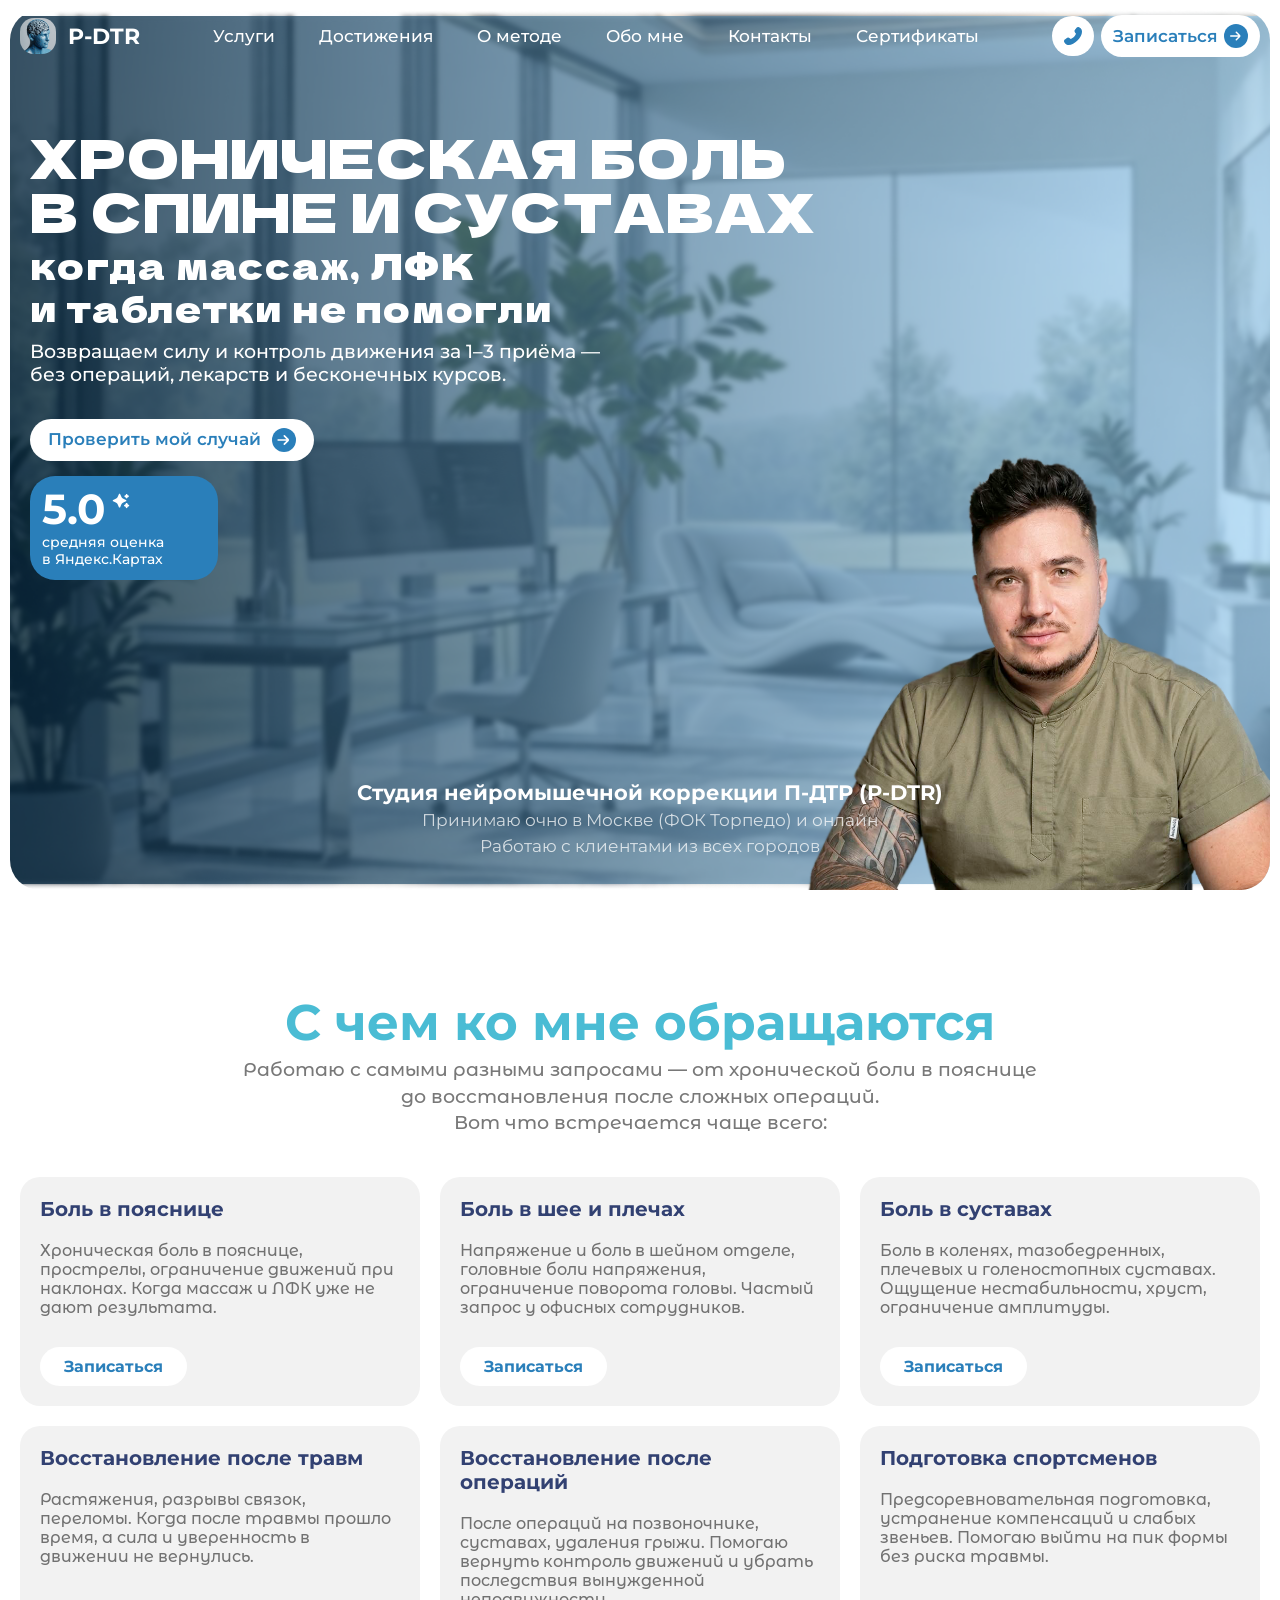
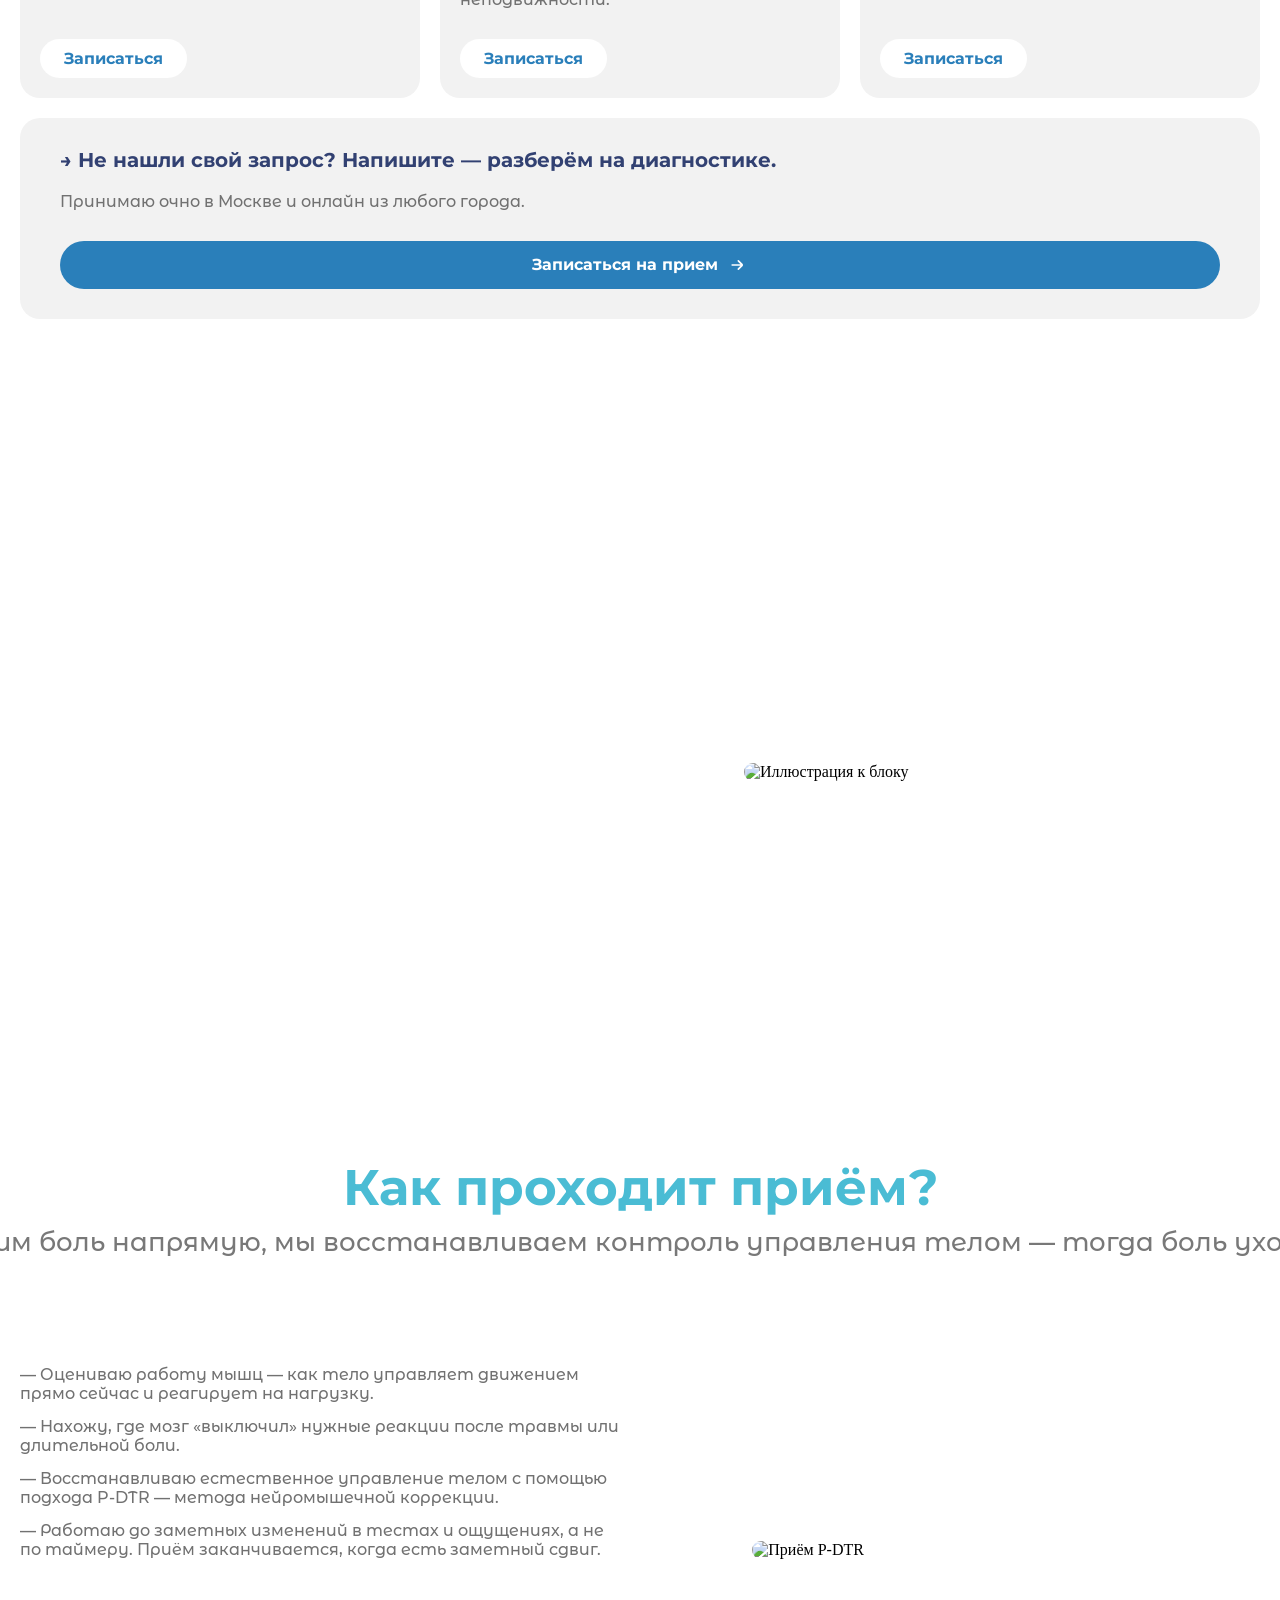
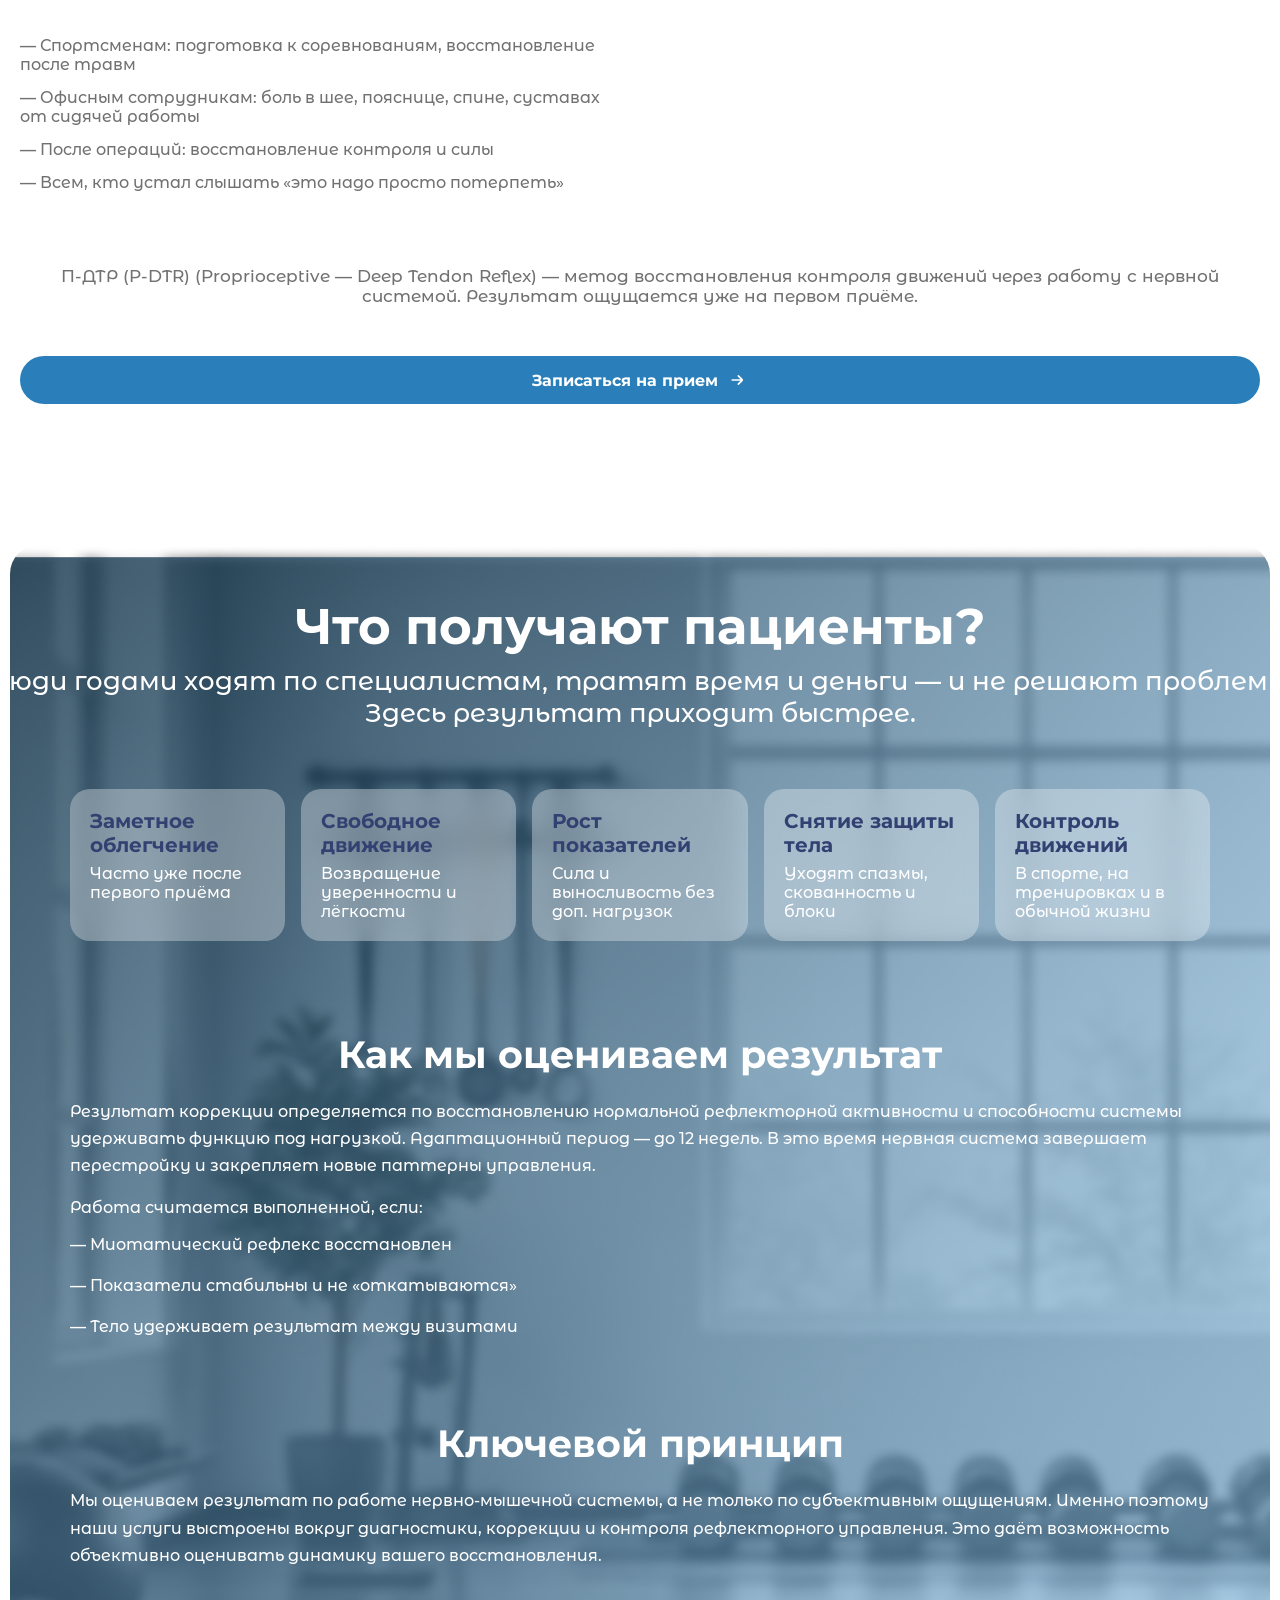
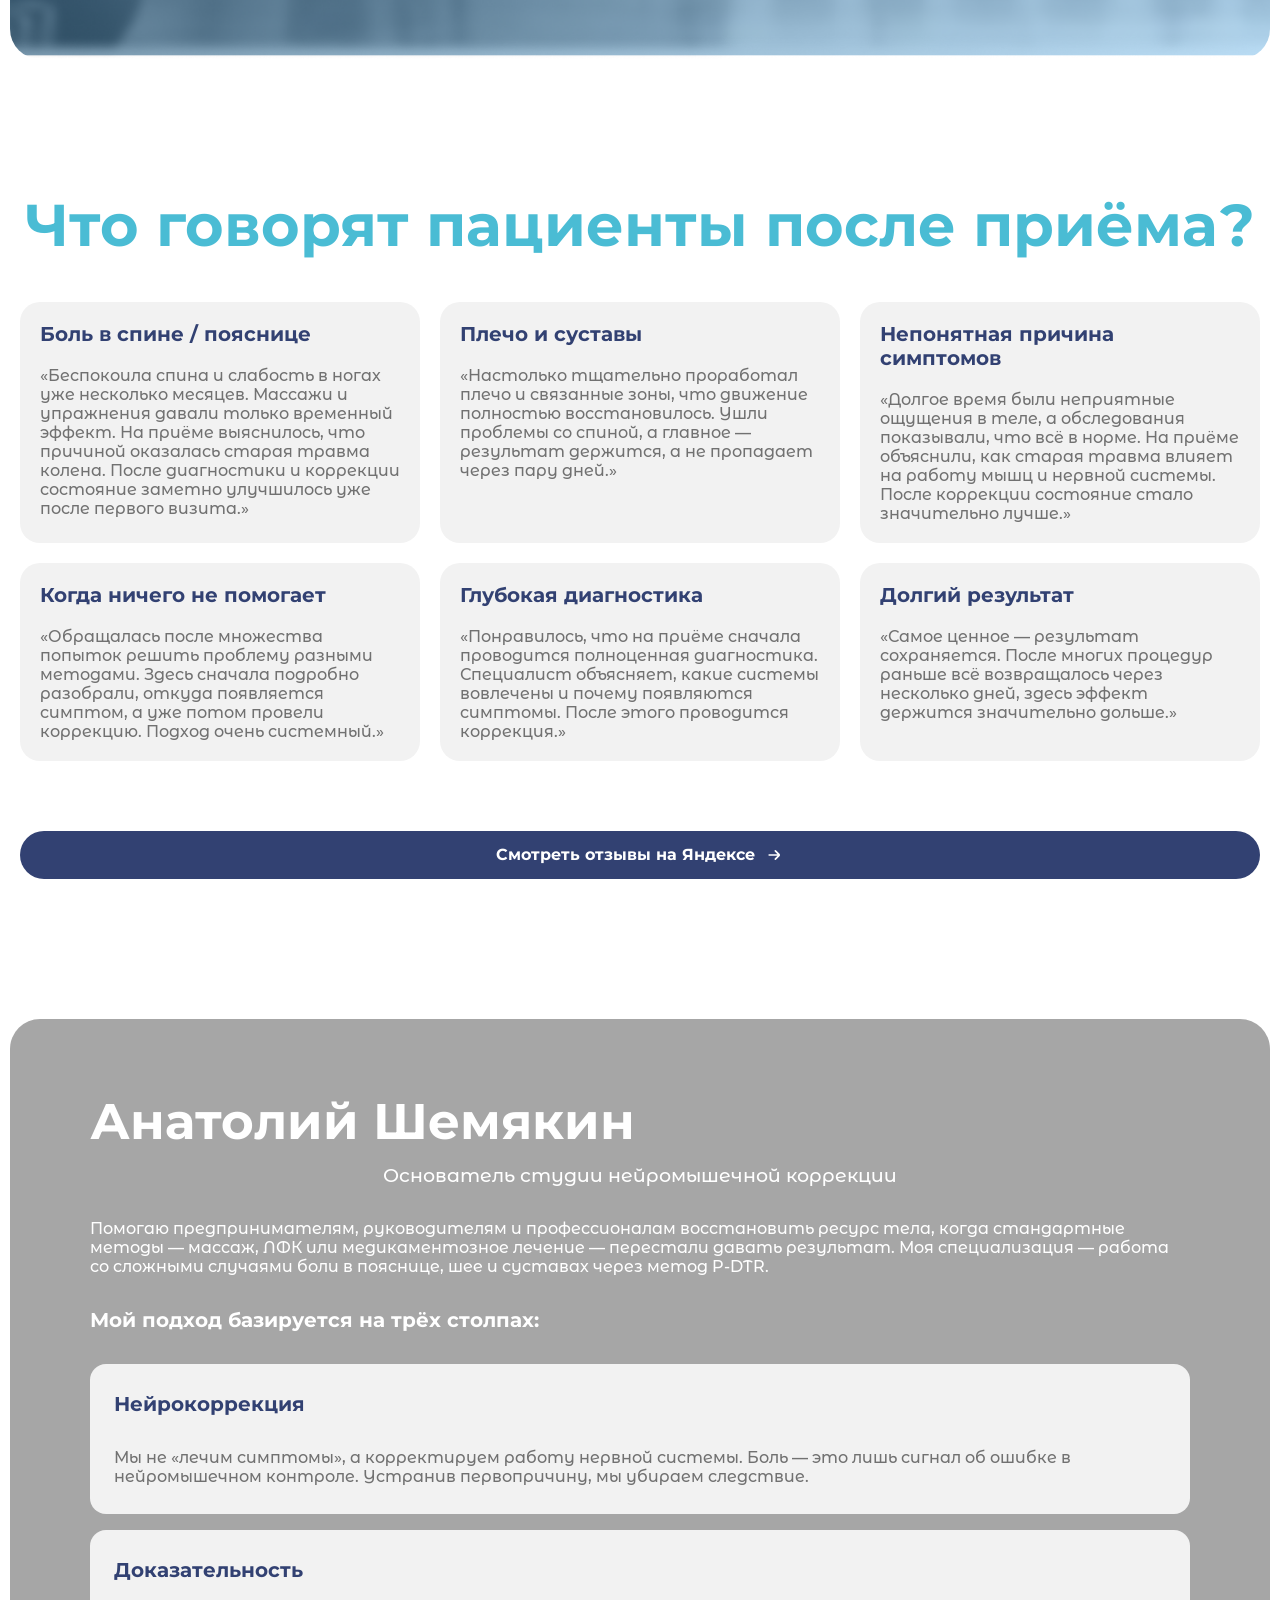
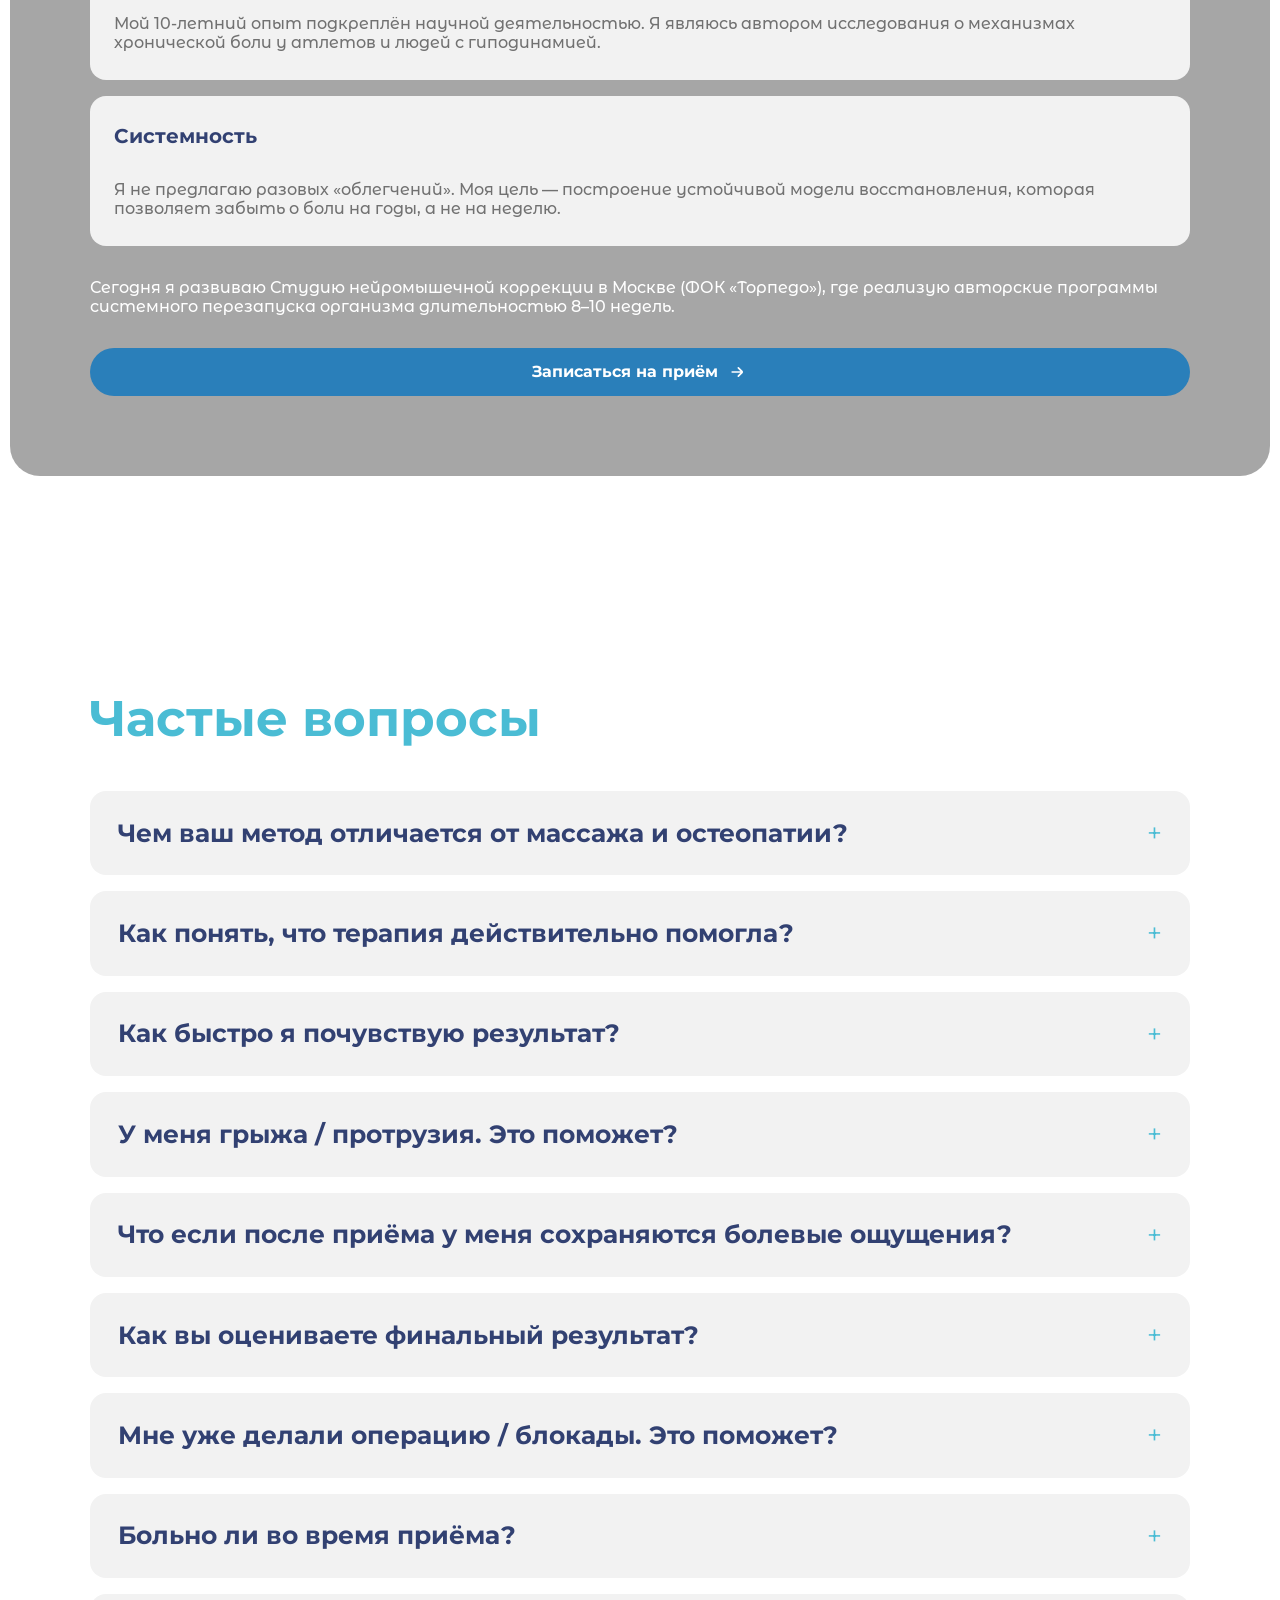
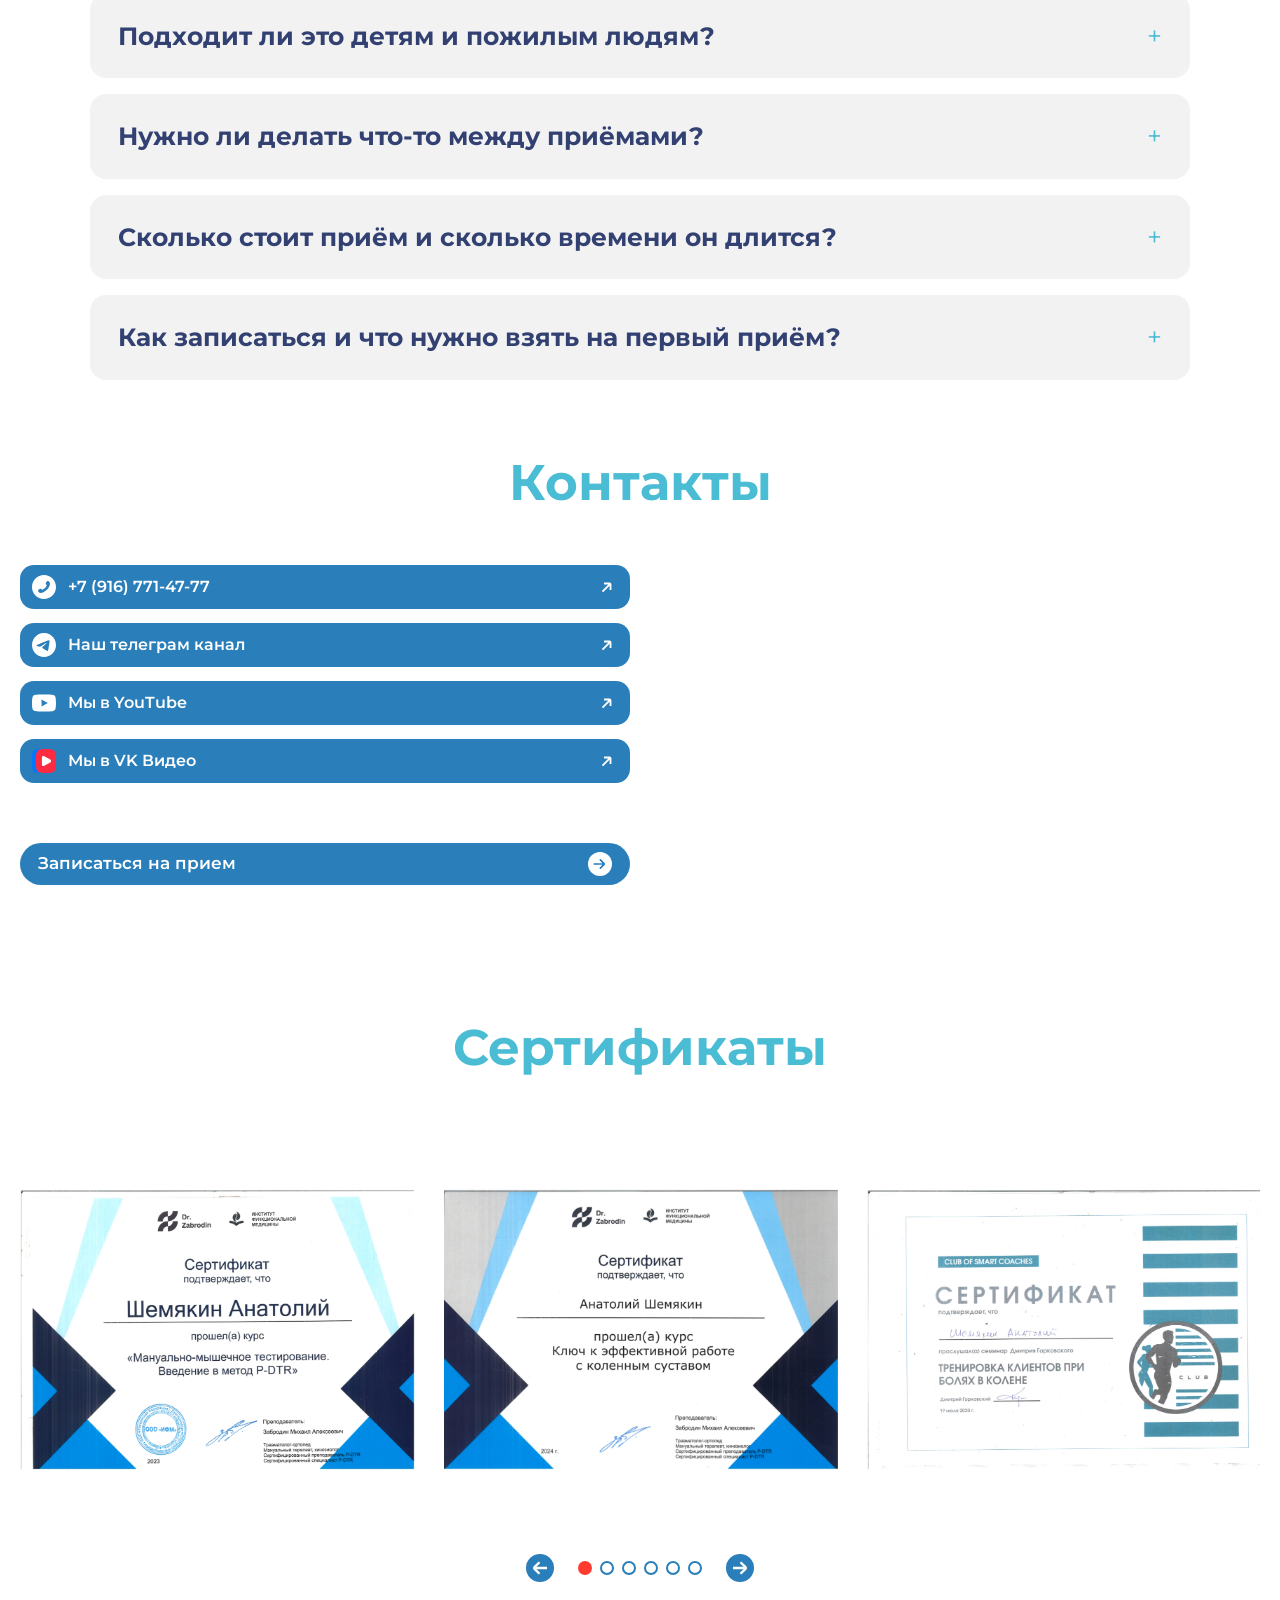
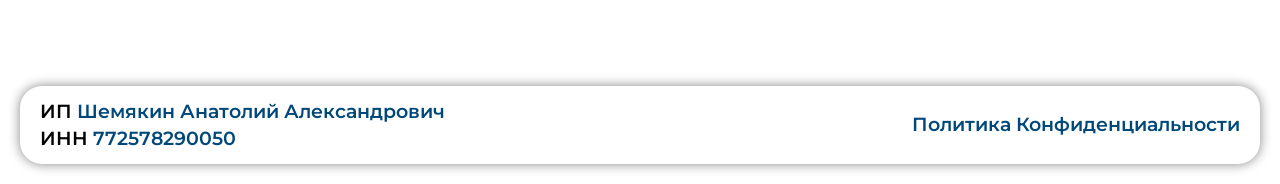
==== docs/index.html @ e04a43b5 "fix: br-desktop — 2 строки на десктопе, адаптивный перенос на мобильных Co-Authored-By: Claude Sonne" ====
<!DOCTYPE html>
<html lang="ru">
    <head>
		<meta charset="UTF-8" />
		<meta http-equiv="X-UA-Compatible" content="IE=edge" />
		<meta name="viewport" content="width=device-width, initial-scale=1.0" />

		<!-- Primary Meta Tags -->
		<title>P-DTR терапия в Москве | Шемякин Анатолий | Метро Автозаводская | ФОК Торпедо</title>
		<meta name="title" content="P-DTR терапия в Москве | Шемякин Анатолий | Метро Автозаводская | ФОК Торпедо" />
		<meta name="description" content="Профессиональная P-DTR терапия в Москве у метро Автозаводская. Специалист Шемякин А.А. в ФОК Торпедо. Нейромышечная коррекция, лечение боли, реабилитация после травм. Запись на прием." />
		<meta name="keywords" content="P-DTR терапия, P-DTR Москва, Шемякин Анатолий, метро Автозаводская, ФОК Торпедо, нейромышечная коррекция, лечение боли, реабилитация, терапия Москва, P-DTR специалист, Восточная 4А, зал бокса" />
		<meta name="author" content="Шемякин Анатолий Анатольевич" />
		<meta name="robots" content="index, follow, max-snippet:-1, max-image-preview:large, max-video-preview:-1" />
		<meta name="googlebot" content="index, follow" />
		<meta name="bingbot" content="index, follow" />
		<link rel="canonical" href="https://neo-pdtr.ru/" />
		<link rel="icon" href="assets/img/favicon.png" type="image/x-icon" />

		<!-- Open Graph / Facebook -->
		<meta property="og:type" content="website" />
		<meta property="og:url" content="https://neo-pdtr.ru/" />
		<meta property="og:title" content="P-DTR терапия в Москве | Шемякин Анатолий | Метро Автозаводская" />
		<meta property="og:description" content="Профессиональная P-DTR терапия в Москве у метро Автозаводская. Специалист Шемякин А.А. в ФОК Торпедо. Нейромышечная коррекция, лечение боли, реабилитация." />
		<meta property="og:image" content="https://neo-pdtr.ru/assets/img/favicon.png" />
		<meta property="og:image:width" content="1200" />
		<meta property="og:image:height" content="630" />
		<meta property="og:site_name" content="P-DTR терапия Шемякин Анатолий" />
		<meta property="og:locale" content="ru_RU" />

		<!-- Twitter -->
		<meta property="twitter:card" content="summary_large_image" />
		<meta property="twitter:url" content="https://neo-pdtr.ru/" />
		<meta property="twitter:title" content="P-DTR терапия в Москве | Шемякин Анатолий | Метро Автозаводская" />
		<meta property="twitter:description" content="Профессиональная P-DTR терапия в Москве у метро Автозаводская. Специалист Шемякин А.А. в ФОК Торпедо. Нейромышечная коррекция, лечение боли." />
		<meta property="twitter:image" content="https://neo-pdtr.ru/assets/img/favicon.png" />

		<!-- Additional SEO Meta Tags -->
		<meta name="geo.region" content="RU-MOW" />
		<meta name="geo.placename" content="Москва" />
		<meta name="geo.position" content="55.7558;37.6176" />
		<meta name="ICBM" content="55.7558, 37.6176" />
		<meta name="DC.title" content="P-DTR терапия в Москве" />
		<meta name="DC.creator" content="Шемякин Анатолий Анатольевич" />
		<meta name="DC.subject" content="P-DTR терапия, нейромышечная коррекция, лечение боли" />
		<meta name="DC.description" content="Профессиональная P-DTR терапия в Москве" />
		<meta name="DC.publisher" content="Шемякин Анатолий" />
		<meta name="DC.date" content="2024-01-01" />
		<meta name="DC.language" content="ru" />
		<meta name="DC.coverage" content="Москва, Россия" />
		<meta name="DC.rights" content="© 2024 Шемякин Анатолий" />

		<!-- Mobile App Meta Tags -->
		<meta name="mobile-web-app-capable" content="yes" />
		<meta name="apple-mobile-web-app-capable" content="yes" />
		<meta name="apple-mobile-web-app-status-bar-style" content="default" />
		<meta name="apple-mobile-web-app-title" content="P-DTR терапия" />
		<meta name="application-name" content="P-DTR терапия" />
		<meta name="msapplication-TileColor" content="#1e40af" />
		<meta name="theme-color" content="#1e40af" />

		<!-- Preconnect -->
		<link rel="preconnect" href="https://mc.yandex.ru" />
		<link rel="dns-prefetch" href="https://mc.yandex.ru" />

		<!-- Structured Data (JSON-LD) -->
		<!-- Business Info -->
		<script type="application/ld+json">
            {
                "@context": "https://schema.org",
                "@type": "LocalBusiness",
                "name": "P-DTR терапия - Шемякин Анатолий",
                "description": "Профессиональная P-DTR терапия в Москве у метро Автозаводская",
                "url": "https://neo-pdtr.ru",
                "telephone": "+7-999-123-45-67",
                "email": "info@neo-pdtr.ru",
                "address": {
                    "@type": "PostalAddress",
                    "streetAddress": "ул. Восточная, 4А, стр. 4, ФОК Торпедо, зал бокса, 2 этаж",
                    "addressLocality": "Москва",
                    "addressRegion": "Москва",
                    "postalCode": "115280",
                    "addressCountry": "RU"
                },
                "geo": {
                    "@type": "GeoCoordinates",
                    "latitude": 55.7558,
                    "longitude": 37.6176
                },
                "openingHours": "Mo-Fr 09:00-21:00, Sa 10:00-18:00",
                "priceRange": "$$",
                "sameAs": ["https://t.me/shemyakin_aa"]
            }
		</script>

		<!-- FAQ Structured Data -->
		<script type="application/ld+json">
            {
                "@context": "https://schema.org",
                "@type": "FAQPage",
                "mainEntity": [
                    {
                        "@type": "Question",
                        "name": "Что такое P-DTR терапия?",
                        "acceptedAnswer": {
                            "@type": "Answer",
                            "text": "P-DTR (Proprioceptive Deep Tendon Reflex) — это метод нейрорецепторной терапии, направленный на восстановление правильной работы нервной системы и устранение болевых синдромов."
                        }
                    },
                    {
                        "@type": "Question",
                        "name": "Где находится кабинет P-DTR терапии в Москве?",
                        "acceptedAnswer": {
                            "@type": "Answer",
                            "text": "Кабинет P-DTR терапии находится по адресу: ул. Восточная, 4А, стр. 4, ФОК Торпедо, зал бокса, 2 этаж. Метро Автозаводская."
                        }
                    },
                    {
                        "@type": "Question",
                        "name": "Кто проводит P-DTR терапию?",
                        "acceptedAnswer": {
                            "@type": "Answer",
                            "text": "P-DTR терапию проводит сертифицированный специалист Шемякин Анатолий Анатольевич с многолетним опытом работы."
                        }
                    },
                    {
                        "@type": "Question",
                        "name": "Какие проблемы решает P-DTR терапия?",
                        "acceptedAnswer": {
                            "@type": "Answer",
                            "text": "Метод помогает при болях в спине и суставах, головных болях, после травм, операциях, а также при коррекции осанки."
                        }
                    }
                ]
            }
		</script>

		<!-- Breadcrumb Structured Data -->
		<script type="application/ld+json">
            {
                "@context": "https://schema.org",
                "@type": "BreadcrumbList",
                "itemListElement": [
                    { "@type": "ListItem", "position": 1, "name": "Главная", "item": "https://neo-pdtr.ru/" },
                    { "@type": "ListItem", "position": 2, "name": "Услуги", "item": "https://neo-pdtr.ru/#services" },
                    { "@type": "ListItem", "position": 3, "name": "О специалисте", "item": "https://neo-pdtr.ru/#about" }
                ]
            }
		</script>

		<!-- CSS & JS -->
		<link rel="stylesheet" href="https://cdn.plyr.io/3.7.8/plyr.css" />
		<script src="https://cdn.plyr.io/3.7.8/plyr.polyfilled.js"></script>

		<link rel="stylesheet" href="https://cdnjs.cloudflare.com/ajax/libs/OwlCarousel2/2.3.4/assets/owl.carousel.min.css">
		<link rel="stylesheet" href="https://cdnjs.cloudflare.com/ajax/libs/OwlCarousel2/2.3.4/assets/owl.theme.default.min.css">

		<link rel="stylesheet" href="assets/css/reset.css?v=1.25">
		<link rel="stylesheet" href="assets/css/fonts.css?v=1.25">
		<link rel="stylesheet" href="assets/css/style.css?v=1.69">
		<link rel="stylesheet" href="assets/css/adaptive.css?v=1.37">
		<style>
			/* LAYOUT: 2 колонки десктоп / 1 колонка мобильный */
			.why-pain__grid {
				display: flex !important;
				flex-direction: row !important;
				gap: 60px;
				align-items: center;
			}
			.why-pain__grid > div {
				flex: 1;
				min-width: 0;
			}
			@media (max-width: 499px) {
				.why-pain__grid {
					flex-direction: column !important;
				}
			}
		</style>
	</head>


    <body>
        <section class="landing">
            <div class="landing__content">
                <header class="header">
                    <div class="header__content">
                        <div class="header__content-logo">
                            <img src="assets/img/logo.png" alt="Логотип P-DTR" class="header__content-logo-image">
                            <h1 class="header__content-logo-text">P-DTR</h1>
                        </div>

                        <nav class="header__content-nav">
                            <a href="#uslugi" class="nav-link">Услуги</a>
                            <a href="#reviews" class="nav-link">Достижения</a>
                            <a href="#results" class="nav-link">О методе</a>
                            <a href="#about-author" class="nav-link">Обо мне</a>
                            <a href="#kontakti" class="nav-link">Контакты</a>
                            <a href="#sertifikati" class="nav-link">Сертификаты</a>
                        </nav>

                        <div class="header__content-buttons">
                            <a class="header__content-button header__content-button-tel" href="tel:+79167714777">
                                <svg xmlns="http://www.w3.org/2000/svg" id="Layer_1" data-name="Layer 1" viewBox="0 0 24 24" width="512" height="512"><path d="M24,6.24c0,7.64-10.13,17.76-17.76,17.76-1.67,0-3.23-.63-4.38-1.78l-1-1.15c-1.16-1.16-1.16-3.12,.05-4.33,.03-.03,2.44-1.88,2.44-1.88,1.2-1.14,3.09-1.14,4.28,0l1.46,1.17c3.2-1.36,5.47-3.64,6.93-6.95l-1.16-1.46c-1.15-1.19-1.15-3.09,0-4.28,0,0,1.85-2.41,1.88-2.44,1.21-1.21,3.17-1.21,4.38,0l1.05,.91c1.2,1.19,1.83,2.75,1.83,4.42Z"/></svg>
                                +7 (916) 771-47-77
                            </a>

                            <a class="header__content-button mobile-adaptive-tel" href="tel:+79167714777">
                                <svg xmlns="http://www.w3.org/2000/svg" id="Layer_1" data-name="Layer 1" viewBox="0 0 24 24" width="512" height="512"><path d="M24,6.24c0,7.64-10.13,17.76-17.76,17.76-1.67,0-3.23-.63-4.38-1.78l-1-1.15c-1.16-1.16-1.16-3.12,.05-4.33,.03-.03,2.44-1.88,2.44-1.88,1.2-1.14,3.09-1.14,4.28,0l1.46,1.17c3.2-1.36,5.47-3.64,6.93-6.95l-1.16-1.46c-1.15-1.19-1.15-3.09,0-4.28,0,0,1.85-2.41,1.88-2.44,1.21-1.21,3.17-1.21,4.38,0l1.05,.91c1.2,1.19,1.83,2.75,1.83,4.42Z"/></svg>
                            </a>

                            <button class="header__content-button" type="button" onclick="openModal()">
                                Записаться
                                <span class="header__content-button-icon">
                                    <svg xmlns="http://www.w3.org/2000/svg" viewBox="0 0 24 24">
                                        <path d="M18,12h0a2,2,0,0,0-.59-1.4l-4.29-4.3a1,1,0,0,0-1.41,0,1,1,0,0,0,0,1.42L15,11H5a1,1,0,0,0,0,2H15l-3.29,3.29a1,1,0,0,0,1.41,1.42l4.29-4.3A2,2,0,0,0,18,12Z"/>
                                    </svg>
                                </span>
                            </button>

                            <button class="burger-btn" id="burgerBtn" aria-label="Открыть меню" type="button">
                                <span class="burger-btn__line"></span>
                                <span class="burger-btn__line"></span>
                                <span class="burger-btn__line"></span>
                            </button>
                        </div>
                    </div>
                </header>

                <div class="hero">
                    <div class="hero__content">
                        <div class="hero__text">
                            <h1 class="hero__title">
                                <span class="hero__title-line1">Хроническая боль <br>в спине и суставах</span><br>
                                <span class="hero__title-line2">когда массаж, ЛФК <br>и таблетки не помогли</span>
                            </h1>

                            <p class="hero__description">
                                Возвращаем силу и контроль движения за 1–3 приёма — <br>без операций, лекарств и бесконечных курсов.
                            </p>

                            <div class="hero-correct">
                                <div class="hero-norm">
                                    <button class="hero__button" onclick="openModal()">
                                        Проверить мой случай
                                        <span class="hero__button-icon">
                                            <svg xmlns="http://www.w3.org/2000/svg" viewBox="0 0 24 24">
                                                <path d="M18,12h0a2,2,0,0,0-.59-1.4l-4.29-4.3a1,1,0,0,0-1.41,0,1,1,0,0,0,0,1.42L15,11H5a1,1,0,0,0,0,2H15l-3.29,3.29a1,1,0,0,0,1.41,1.42l4.29-4.3A2,2,0,0,0,18,12Z"/>
                                            </svg>
                                        </span>
                                    </button>  
                                </div>
                            

                                <a target="_blank" href="https://yandex.az/maps/org/studiya_neyromyshechnoy_korrektsii_p_dtr/32313144654/?ll=37.658787%2C55.715363&z=16&utm_source=share" style="color: #ffffff;">
                                    <div class="rating-card">
                                        <div class="rating-card__content">
                                            <span class="rating-card__value">5.0</span>
                                            <span class="rating-card__icon">
                                                <svg xmlns="http://www.w3.org/2000/svg" viewBox="0 0 24 24">
                                                    <path d="M19.134,11.569c0-.376-.211-.721-.547-.892-.86-.438-1.781-.841-2.813-1.233-1.706-.654-2.949-1.916-3.595-3.645-.387-1.049-.785-1.983-1.216-2.855-.169-.34-.517-.556-.896-.556s-.729,.216-.896,.557c-.43,.869-.827,1.803-1.214,2.85-.646,1.732-1.89,2.994-3.593,3.647-1.038,.395-1.96,.798-2.817,1.235-.335,.17-.546,.515-.546,.891s.211,.721,.547,.892c.862,.438,1.783,.842,2.813,1.232,1.706,.654,2.949,1.916,3.595,3.646,.389,1.053,.786,1.985,1.215,2.854,.169,.341,.516,.557,.896,.557s.728-.216,.896-.557c.431-.869,.828-1.803,1.214-2.851,.647-1.732,1.892-2.994,3.593-3.647,1.034-.392,1.955-.795,2.817-1.233,.336-.171,.547-.515,.547-.892Z"/>
                                                    <path d="M17.096,6.542c.255,.13,.506,.237,.753,.331,.207,.08,.352,.228,.43,.435,.092,.253,.197,.505,.324,.763,.167,.342,.515,.56,.896,.56h.002c.38,0,.728-.216,.896-.557,.127-.257,.231-.51,.324-.761,.08-.212,.225-.36,.428-.438,.251-.095,.501-.202,.756-.332,.336-.17,.547-.516,.547-.892s-.212-.721-.548-.891c-.254-.128-.504-.235-.752-.33-.206-.079-.351-.227-.43-.437-.094-.253-.198-.506-.326-.764-.168-.34-.516-.556-.896-.556h-.002c-.381,0-.728,.217-.896,.559-.126,.257-.231,.51-.322,.758-.08,.212-.225,.36-.428,.438-.252,.096-.502,.202-.757,.332-.336,.17-.547,.515-.547,.891s.211,.721,.547,.891Z"/>
                                                    <path d="M22.453,17.185c-.317-.161-.63-.295-.938-.411-.339-.13-.586-.382-.713-.724-.117-.316-.248-.632-.406-.952-.169-.341-.517-.557-.896-.557h0c-.381,0-.729,.217-.896,.559-.157,.32-.288,.635-.402,.945-.13,.347-.377,.599-.711,.727-.312,.118-.626,.252-.942,.414-.335,.171-.546,.515-.546,.891s.211,.72,.546,.891c.316,.161.628,.294.939,.413.337,.129.584,.38.712,.723.116,.315.247,.631.405,.95.168,.341.515,.557.896,.558h0c.38,0,.727-.215,.896-.556,.159-.32.29-.636.406-.949,.128-.346.375-.597.712-.726.312-.119.623-.251.939-.412.336-.171.547-.516.547-.892s-.211-.721-.547-.892Z"/>
                                                </svg>
                                            </span>
                                        </div>

                                        <div class="rating-card__text">
                                            средняя оценка <br> в Яндекс.Картах
                                        </div>

                                    </div>   
                                </a>     
                            </div>

                        </div>

                        <div class="hero__image">
                            <img src="assets/img/foto.png?v=1.7" alt="Анатолий Шемякин">
                        </div>

                        <div class="hero__author-label">
                            <span class="hero__author-label-name">Студия нейромышечной коррекции П-ДТР (P-DTR)</span>
                            <span class="hero__author-label-role">Принимаю очно в Москве (ФОК Торпедо) и онлайн</span>
                            <span class="hero__author-label-role">Работаю с клиентами из всех городов</span>
                        </div>
                    </div>
                </div>
            </div>
        </section>


        <main class="main-content">
            <section class="about" id="uslugi">
                <div class="about__content">
                    <div class="about__content-textblock">
                        <h1 class="about__content-title">С чем ко мне обращаются</h1>
                        <p class="about__content-subtitle"><span class="about__subtitle-cone about__subtitle-cone--1">Работаю с самыми разными запросами — от хронической боли в пояснице</span><span class="about__subtitle-cone about__subtitle-cone--2">до восстановления после сложных операций.</span><span class="about__subtitle-cone about__subtitle-cone--2">Вот что встречается чаще всего:</span></p>
                    </div>

                    <div class="uslugi__content-blocks">
                        <article class="uslugi__block">
                            <h2 class="uslugi__block-title">Боль в пояснице</h2>
                            <p class="uslugi__block-describe">Хроническая боль в пояснице, прострелы, ограничение движений при наклонах. Когда массаж и ЛФК уже не дают результата.</p>
                            <div class="uslugi__block-infoblock">
                                <button type="button" class="uslugi__block-button" onclick="openModal()">Записаться</button>
                            </div>
                        </article>

                        <article class="uslugi__block">
                            <h2 class="uslugi__block-title">Боль в шее и плечах</h2>
                            <p class="uslugi__block-describe">Напряжение и боль в шейном отделе, головные боли напряжения, ограничение поворота головы. Частый запрос у офисных сотрудников.</p>
                            <div class="uslugi__block-infoblock">
                                <button type="button" class="uslugi__block-button" onclick="openModal()">Записаться</button>
                            </div>
                        </article>

                        <article class="uslugi__block">
                            <h2 class="uslugi__block-title">Боль в суставах</h2>
                            <p class="uslugi__block-describe">Боль в коленях, тазобедренных, плечевых и голеностопных суставах. Ощущение нестабильности, хруст, ограничение амплитуды.</p>
                            <div class="uslugi__block-infoblock">
                                <button type="button" class="uslugi__block-button" onclick="openModal()">Записаться</button>
                            </div>
                        </article>

                        <article class="uslugi__block">
                            <h2 class="uslugi__block-title">Восстановление после травм</h2>
                            <p class="uslugi__block-describe">Растяжения, разрывы связок, переломы. Когда после травмы прошло время, а сила и уверенность в движении не вернулись.</p>
                            <div class="uslugi__block-infoblock">
                                <button type="button" class="uslugi__block-button" onclick="openModal()">Записаться</button>
                            </div>
                        </article>

                        <article class="uslugi__block">
                            <h2 class="uslugi__block-title">Восстановление после операций</h2>
                            <p class="uslugi__block-describe">После операций на позвоночнике, суставах, удаления грыжи. Помогаю вернуть контроль движений и убрать последствия вынужденной неподвижности.</p>
                            <div class="uslugi__block-infoblock">
                                <button type="button" class="uslugi__block-button" onclick="openModal()">Записаться</button>
                            </div>
                        </article>

                        <article class="uslugi__block">
                            <h2 class="uslugi__block-title">Подготовка спортсменов</h2>
                            <p class="uslugi__block-describe">Предсоревновательная подготовка, устранение компенсаций и слабых звеньев. Помогаю выйти на пик формы без риска травмы.</p>
                            <div class="uslugi__block-infoblock">
                                <button type="button" class="uslugi__block-button" onclick="openModal()">Записаться</button>
                            </div>
                        </article>
                    </div>

                    <div class="about__cta">
                        <div class="about__cta-textblock">
                            <p class="uslugi__block-title">→ Не нашли свой запрос? Напишите — разберём на диагностике.</p>
                            <p class="uslugi__block-describe">Принимаю очно в Москве и онлайн из любого города.</p>
                        </div>
                        <button class="about__cta-button" type="button" onclick="openModal()">
                            Записаться на прием
                            <span class="about__cta-button-icon">
                                <svg xmlns="http://www.w3.org/2000/svg" viewBox="0 0 24 24">
                                    <path d="M18,12h0a2,2,0,0,0-.59-1.4l-4.29-4.3a1,1,0,0,0-1.41,0,1,1,0,0,0,0,1.42L15,11H5a1,1,0,0,0,0,2H15l-3.29,3.29a1,1,0,0,0,1.41,1.42l4.29-4.3A2,2,0,0,0,18,12Z"/>
                                </svg>
                            </span>
                        </button>
                    </div>
                </div>
            </section>



            <section class="why-pain">
                <div class="why-pain__content">

                    <h1 class="why-pain__main-title">Почему боль возвращается снова и снова?</h1>

                    <div class="why-pain__grid" style="display:flex; flex-direction:row; gap:60px; align-items:center;">
                        <div class="why-pain__left" style="flex:1; min-width:0;">
                            <p class="why-pain__subtitle">В чем реальная причина</p>

                            <p class="uslugi__block-describe">Большинство методов лечат симптом — убирают боль на время. Но причина остается, и боль возвращается. Вот почему это происходит:</p>

                            <ul class="why-pain__list">
                                <li class="uslugi__block-describe">— Боль — это не просто «мышечное напряжение». Это сигнал о нарушении управления движением.</li>
                                <li class="uslugi__block-describe">— Мышцы «выключаются» после травмы или боли — и не включаются обратно, даже когда «всё зажило».</li>
                                <li class="uslugi__block-describe">— На МРТ это не видно, но тело продолжает работать вполсилы и защищается.</li>
                                <li class="uslugi__block-describe">— ЛФК, таблетки и массаж снимают симптом, но не восстанавливают контроль.</li>
                            </ul>

                            <p class="uslugi__block-describe why-pain__closing">Пока мозг не получит правильный сигнал — тело не отпустит защиту. Именно с этим я работаю.</p>
                        </div>

                        <div class="why-pain__right" style="flex:1; min-width:0;">
                            <img src="assets/img/blocks/block-uslugi.png" alt="Иллюстрация к блоку">
                        </div>
                    </div>
                </div>
            </section>



            <section class="how-works">
                <div class="how-works__content">

                    <div class="how-works__header">
                        <h1 class="about__content-title">Как проходит приём?</h1>
                        <p class="how-works__header-sub">Мы не лечим боль напрямую, мы восстанавливаем контроль управления телом — тогда боль уходит сама.</p>
                    </div>

                    <div class="why-pain__grid" style="display:flex; flex-direction:row; gap:60px; align-items:center;">
                        <div class="why-pain__left" style="flex:1; min-width:0;">

                            <p class="why-pain__subtitle">■ Шаги работы</p>
                            <ul class="why-pain__list">
                                <li class="uslugi__block-describe">— Оцениваю работу мышц — как тело управляет движением прямо сейчас и реагирует на нагрузку.</li>
                                <li class="uslugi__block-describe">— Нахожу, где мозг «выключил» нужные реакции после травмы или длительной боли.</li>
                                <li class="uslugi__block-describe">— Восстанавливаю естественное управление телом с помощью подхода P-DTR — метода нейромышечной коррекции.</li>
                                <li class="uslugi__block-describe">— Работаю до заметных изменений в тестах и ощущениях, а не по таймеру. Приём заканчивается, когда есть заметный сдвиг.</li>
                            </ul>

                            <p class="why-pain__subtitle">■ Кому помогаю</p>
                            <ul class="why-pain__list">
                                <li class="uslugi__block-describe">— Спортсменам: подготовка к соревнованиям, восстановление после травм</li>
                                <li class="uslugi__block-describe">— Офисным сотрудникам: боль в шее, пояснице, спине, суставах от сидячей работы</li>
                                <li class="uslugi__block-describe">— После операций: восстановление контроля и силы</li>
                                <li class="uslugi__block-describe">— Всем, кто устал слышать «это надо просто потерпеть»</li>
                            </ul>

                        </div>

                        <div class="why-pain__right" style="flex:1; min-width:0;">
                            <img src="assets/img/blocks/block-about.png" alt="Приём P-DTR">
                        </div>
                    </div>

                    <p class="how-works__footer-text" style="margin-top:24px; width:100%;">П-ДТР (P-DTR) (Proprioceptive — Deep Tendon Reflex) — метод восстановления контроля движений через работу с нервной системой. Результат ощущается уже на первом приёме.</p>

                    <div style="display:flex; justify-content:center;">
                        <button class="about__cta-button" type="button" onclick="openModal()">
                            Записаться на прием
                            <span class="about__cta-button-icon">
                                <svg xmlns="http://www.w3.org/2000/svg" viewBox="0 0 24 24">
                                    <path d="M18,12h0a2,2,0,0,0-.59-1.4l-4.29-4.3a1,1,0,0,0-1.41,0,1,1,0,0,0,0,1.42L15,11H5a1,1,0,0,0,0,2H15l-3.29,3.29a1,1,0,0,0,1.41,1.42l4.29-4.3A2,2,0,0,0,18,12Z"/>
                                </svg>
                            </span>
                        </button>
                    </div>

                </div>
            </section>



            <section class="results" id="results">
                <div class="results__content">

                    <div class="how-works__header">
                        <h1 class="about__content-title">Что получают пациенты?</h1>
                        <p class="how-works__header-sub">Люди годами ходят по специалистам, тратят время и деньги — и не решают проблему.<br>Здесь результат приходит быстрее.</p>
                    </div>

                    <div class="results__cards">
                        <div class="uslugi__block">
                            <h2 class="uslugi__block-title">Заметное облегчение</h2>
                            <p class="uslugi__block-describe">Часто уже после первого приёма</p>
                        </div>
                        <div class="uslugi__block">
                            <h2 class="uslugi__block-title">Свободное движение</h2>
                            <p class="uslugi__block-describe">Возвращение уверенности и лёгкости</p>
                        </div>
                        <div class="uslugi__block">
                            <h2 class="uslugi__block-title">Рост<br class="br-desktop">показателей</h2>
                            <p class="uslugi__block-describe">Сила и выносливость без доп. нагрузок</p>
                        </div>
                        <div class="uslugi__block">
                            <h2 class="uslugi__block-title">Снятие защиты<br class="br-desktop">тела</h2>
                            <p class="uslugi__block-describe">Уходят спазмы, скованность и блоки</p>
                        </div>
                        <div class="uslugi__block">
                            <h2 class="uslugi__block-title">Контроль движений</h2>
                            <p class="uslugi__block-describe">В спорте, на тренировках и в обычной жизни</p>
                        </div>
                    </div>

                    <div class="results__blocks">
                        <div class="uslugi__block">
                            <h2 class="results__block-title">Как мы оцениваем результат</h2>
                            <p class="uslugi__block-describe">Результат коррекции определяется по восстановлению нормальной рефлекторной активности и способности системы удерживать функцию под нагрузкой. Адаптационный период — до 12 недель. В это время нервная система завершает перестройку и закрепляет новые паттерны управления.</p>
                            <p class="uslugi__block-describe" style="margin-top:14px;">Работа считается выполненной, если:</p>
                            <ul class="why-pain__list" style="margin-top:10px;">
                                <li class="uslugi__block-describe">— Миотатический рефлекс восстановлен</li>
                                <li class="uslugi__block-describe">— Показатели стабильны и не «откатываются»</li>
                                <li class="uslugi__block-describe">— Тело удерживает результат между визитами</li>
                            </ul>
                        </div>
                        <div class="uslugi__block">
                            <h2 class="results__block-title">Ключевой принцип</h2>
                            <p class="uslugi__block-describe results__principle-text">Мы оцениваем результат по работе нервно-мышечной системы, а не только по субъективным ощущениям. Именно поэтому наши услуги выстроены вокруг диагностики, коррекции и контроля рефлекторного управления. Это даёт возможность объективно оценивать динамику вашего восстановления.</p>
                        </div>
                    </div>

                </div>
            </section>



            <section class="patient-reviews" id="reviews">
                <div class="patient-reviews__content">

                    <div class="how-works__header">
                        <h1 class="about__content-title">Что говорят пациенты после приёма?</h1>
                    </div>

                    <div class="uslugi__content-blocks">
                        <article class="uslugi__block">
                            <h2 class="uslugi__block-title">Боль в спине / пояснице</h2>
                            <p class="uslugi__block-describe">«Беспокоила спина и слабость в ногах уже несколько месяцев. Массажи и упражнения давали только временный эффект. На приёме выяснилось, что причиной оказалась старая травма колена. После диагностики и коррекции состояние заметно улучшилось уже после первого визита.»</p>
                        </article>

                        <article class="uslugi__block">
                            <h2 class="uslugi__block-title">Плечо и суставы</h2>
                            <p class="uslugi__block-describe">«Настолько тщательно проработал плечо и связанные зоны, что движение полностью восстановилось. Ушли проблемы со спиной, а главное — результат держится, а не пропадает через пару дней.»</p>
                        </article>

                        <article class="uslugi__block">
                            <h2 class="uslugi__block-title">Непонятная причина симптомов</h2>
                            <p class="uslugi__block-describe">«Долгое время были неприятные ощущения в теле, а обследования показывали, что всё в норме. На приёме объяснили, как старая травма влияет на работу мышц и нервной системы. После коррекции состояние стало значительно лучше.»</p>
                        </article>

                        <article class="uslugi__block">
                            <h2 class="uslugi__block-title">Когда ничего не помогает</h2>
                            <p class="uslugi__block-describe">«Обращалась после множества попыток решить проблему разными методами. Здесь сначала подробно разобрали, откуда появляется симптом, а уже потом провели коррекцию. Подход очень системный.»</p>
                        </article>

                        <article class="uslugi__block">
                            <h2 class="uslugi__block-title">Глубокая диагностика</h2>
                            <p class="uslugi__block-describe">«Понравилось, что на приёме сначала проводится полноценная диагностика. Специалист объясняет, какие системы вовлечены и почему появляются симптомы. После этого проводится коррекция.»</p>
                        </article>

                        <article class="uslugi__block">
                            <h2 class="uslugi__block-title">Долгий результат</h2>
                            <p class="uslugi__block-describe">«Самое ценное — результат сохраняется. После многих процедур раньше всё возвращалось через несколько дней, здесь эффект держится значительно дольше.»</p>
                        </article>
                    </div>

                    <div class="patient-reviews__buttons">
                        <a href="https://yandex.ru/maps/org/32313144654?si=2kn67yb43zczgnq09f4vkhbx4r" target="_blank" class="about__cta-button patient-reviews__yandex-btn">
                            Смотреть отзывы на Яндексе
                            <span class="about__cta-button-icon">
                                <svg xmlns="http://www.w3.org/2000/svg" viewBox="0 0 24 24">
                                    <path d="M18,12h0a2,2,0,0,0-.59-1.4l-4.29-4.3a1,1,0,0,0-1.41,0,1,1,0,0,0,0,1.42L15,11H5a1,1,0,0,0,0,2H15l-3.29,3.29a1,1,0,0,0,1.41,1.42l4.29-4.3A2,2,0,0,0,18,12Z"/>
                                </svg>
                            </span>
                        </a>
                    </div>

                </div>
            </section>




            <section class="about-author" id="about-author">
                <div class="about-author__content">
                    <div class="about-author__header">
                        <h2 class="about__content-title">Анатолий Шемякин</h2>
                        <p class="about__content-subtitle">Основатель студии нейромышечной коррекции</p>
                    </div>

                    <p class="uslugi__block-describe">
                        Помогаю предпринимателям, руководителям и профессионалам восстановить ресурс тела, когда стандартные методы — массаж, ЛФК или медикаментозное лечение — перестали давать результат. Моя специализация — работа со сложными случаями боли в пояснице, шее и суставах через метод P-DTR.
                    </p>

                    <p class="uslugi__block-title" style="margin-bottom:0; color:#ffffff;">Мой подход базируется на трёх столпах:</p>

                    <div class="about-author__pillars">
                        <div class="about-author__pillar">
                            <h3 class="uslugi__block-title">Нейрокоррекция</h3>
                            <p class="uslugi__block-describe">Мы не «лечим симптомы», а корректируем работу нервной системы. Боль — это лишь сигнал об ошибке в нейромышечном контроле. Устранив первопричину, мы убираем следствие.</p>
                        </div>
                        <div class="about-author__pillar">
                            <h3 class="uslugi__block-title">Доказательность</h3>
                            <p class="uslugi__block-describe">Мой 10-летний опыт подкреплён научной деятельностью. Я являюсь автором исследования о механизмах хронической боли у атлетов и людей с гиподинамией.</p>
                        </div>
                        <div class="about-author__pillar">
                            <h3 class="uslugi__block-title">Системность</h3>
                            <p class="uslugi__block-describe">Я не предлагаю разовых «облегчений». Моя цель — построение устойчивой модели восстановления, которая позволяет забыть о боли на годы, а не на неделю.</p>
                        </div>
                    </div>

                    <p class="uslugi__block-describe">
                        Сегодня я развиваю Студию нейромышечной коррекции в Москве (ФОК «Торпедо»), где реализую авторские программы системного перезапуска организма длительностью 8–10 недель.
                    </p>

                    <button class="about__cta-button" type="button" onclick="openModal()">
                        Записаться на приём
                        <span class="about__cta-button-icon">
                            <svg xmlns="http://www.w3.org/2000/svg" viewBox="0 0 24 24">
                                <path d="M18,12h0a2,2,0,0,0-.59-1.4l-4.29-4.3a1,1,0,0,0-1.41,0,1,1,0,0,0,0,1.42L15,11H5a1,1,0,0,0,0,2H15l-3.29,3.29a1,1,0,0,0,1.41,1.42l4.29-4.3A2,2,0,0,0,18,12Z"/>
                            </svg>
                        </span>
                    </button>
                </div>
            </section>



            <section class="faq">
                <div class="faq__content">
                    <h2 class="about__content-title">Частые вопросы</h2>

                    <div class="faq__grid">

                        <details class="faq__item">
                            <summary class="faq__question">Чем ваш метод отличается от массажа и остеопатии?<span class="sr-only"> отличие от массажа, чем P-DTR отличается от остеопатии, почему массаж не помогает надолго</span></summary>
                            <p class="faq__answer">Массаж и остеопатия работают с тканями. Я работаю с <strong>нервной системой</strong>: нахожу, где мозг «выключил» нужные мышцы, и восстанавливаю управление. Результат держится, а не уходит через пару дней.</p>
                        </details>

                        <details class="faq__item">
                            <summary class="faq__question">Как понять, что терапия действительно помогла?<span class="sr-only"> как проверить результат, эффективность P-DTR, восстановление рефлексов</span></summary>
                            <p class="faq__answer">Мы используем <strong>объективные критерии</strong>: восстановление устойчивого методического рефлекса. Даже если боль уходит постепенно, восстановленный рефлекс — это гарантия того, что система работает правильно.</p>
                        </details>

                        <details class="faq__item">
                            <summary class="faq__question">Как быстро я почувствую результат?<span class="sr-only"> как быстро проходит боль, сколько приемов нужно, результат за один приём</span></summary>
                            <p class="faq__answer">Большинство клиентов замечают изменения уже на первом приёме — уменьшается боль, появляется лёгкость. Стойкий результат в среднем достигается за <strong>1–3 приёма</strong>.</p>
                        </details>

                        <details class="faq__item">
                            <summary class="faq__question">У меня грыжа / протрузия. Это поможет?<span class="sr-only"> грыжа позвоночника без операции, боль при протрузии, лечение грыжи поясничного отдела</span></summary>
                            <p class="faq__answer">Боль часто связана не с самой грыжей, а с нарушением мышечного управления вокруг неё. Когда мышцы работают правильно, нагрузка на диск снижается и боль уходит без операции.</p>
                        </details>

                        <details class="faq__item">
                            <summary class="faq__question">Что если после приёма у меня сохраняются болевые ощущения?<span class="sr-only"> боль после приема терапевта, адаптация нервной системы, почему болит после коррекции</span></summary>
                            <p class="faq__answer">Это нормальная часть процесса перестройки. Если по завершении адаптации (<strong>до 12 недель</strong>) остаются жалобы, мы проводим повторную <strong>объективную оценку</strong>.</p>
                        </details>

                        <details class="faq__item">
                            <summary class="faq__question">Как вы оцениваете финальный результат?<span class="sr-only"> критерии оценки лечения, работа нервной системы, миотатический рефлекс</span></summary>
                            <p class="faq__answer">Работа считается выполненной, если <strong>миотатический рефлекс</strong> восстановлен, показатели стабильны и тело удерживает результат. Мы оцениваем систему, а не только ощущения.</p>
                        </details>

                        <details class="faq__item">
                            <summary class="faq__question">Мне уже делали операцию / блокады. Это поможет?<span class="sr-only"> восстановление после операции, боль после блокады, реабилитация после операции на позвоночнике</span></summary>
                            <p class="faq__answer">Да. После операций часто остаются нарушения управления движением — мышцы не включаются, тело «защищается». Операция или блокада не мешают — мы просто учитываем их в диагностике.</p>
                        </details>

                        <details class="faq__item">
                            <summary class="faq__question">Больно ли во время приёма?<span class="sr-only"> больно ли на приёме, безболезненный метод лечения боли, ПДТР ощущения</span></summary>
                            <p class="faq__answer">Нет. Приём проходит без боли и хруста. Используются лёгкие тестирующие воздействия. <strong>ПДТР (P-DTR)</strong> — это безболезненный метод.</p>
                        </details>

                        <details class="faq__item">
                            <summary class="faq__question">Подходит ли это детям и пожилым людям?<span class="sr-only"> нейромышечная коррекция для пожилых, P-DTR для детей, метод без силовых воздействий</span></summary>
                            <p class="faq__answer">Да. Метод не предполагает силовых воздействий. Подход полностью адаптируется под пациента: от подростков-спортсменов до клиентов 70+ лет.</p>
                        </details>

                        <details class="faq__item">
                            <summary class="faq__question">Нужно ли делать что-то между приёмами?<span class="sr-only"> что делать между приёмами, упражнения после P-DTR, рекомендации после приёма</span></summary>
                            <p class="faq__answer">Иногда я даю простые упражнения для закрепления. Но главная работа происходит на приёме. Сложное оборудование не потребуется.</p>
                        </details>

                        <details class="faq__item">
                            <summary class="faq__question">Сколько стоит приём и сколько времени он длится?<span class="sr-only"> стоимость приёма нейромышечная коррекция Москва, цена ПДТР приём, сколько стоит</span></summary>
                            <p class="faq__answer">Приём длится <strong>40–90 минут</strong> — я работаю до результата. Стоимость — <strong>7000 рублей</strong>. Уточняйте цену при записи.</p>
                        </details>

                        <details class="faq__item">
                            <summary class="faq__question">Как записаться и что нужно взять на первый приём?<span class="sr-only"> как записаться к специалисту по боли, запись на приём нейромышечная коррекция Москва</span></summary>
                            <p class="faq__answer">Нажмите кнопку <strong>«Записаться»</strong>. Специальные документы не нужны, но если есть снимки МРТ — возьмите их с собой.</p>
                        </details>

                    </div>
                </div>
            </section>



            <section class="contacts" id="kontakti">
                <div class="contacts__content">
                    <h1 class="contacts__content-title">Контакты</h1>

                    <div class="contacts__content-parts">
                        <div class="contacts__content-left">
                            <div class="contacts__content-left-blocks">
                                <a target="_blank" href="tel:+79167714777">
                                    <article class="contact__block">
                                        <div class="contact__block-help">
                                            <svg class="contact__block-icon" xmlns="http://www.w3.org/2000/svg" id="Layer_1" data-name="Layer 1" viewBox="0 0 24 24" width="512" height="512"><path d="M12,0C5.383,0,0,5.383,0,12s5.383,12,12,12,12-5.383,12-12S18.617,0,12,0Zm-3.143,18c-.723,0-1.449-.261-2-.813l-.522-.6c-.446-.446-.446-1.17,0-1.616l1.302-1c.446-.446,1.17-.446,1.616,0l1.069,.851c2.071-.791,3.599-2.256,4.5-4.5l-.851-1.069c-.446-.446-.446-1.17,0-1.616l1-1.302c.446-.446,1.17-.446,1.616,0l.6,.522c.552,.551,.813,1.277,.813,2,0,4-5.429,9.143-9.143,9.143Z"/></svg>
                                            <p class="contact__block-text">+7 (916) 771-47-77</p>
                                        </div>

                                        <svg class="contact__block-arrow" xmlns="http://www.w3.org/2000/svg" id="Layer_1" data-name="Layer 1" viewBox="0 0 24 24" width="512" height="512"><path d="M17.414,10.586,13.121,6.293,11.707,7.707,15,11H5v2H15l-3.293,3.293,1.414,1.414,4.293-4.293A2,2,0,0,0,17.414,10.586Z"/></svg>
                                    </article>
                                </a>

                                <a target="_blank" href="https://t.me/MindMuscleTeam">
                                    <article class="contact__block">
                                        <div class="contact__block-help">
                                            <svg class="contact__block-icon" xmlns="http://www.w3.org/2000/svg" xmlns:xlink="http://www.w3.org/1999/xlink" version="1.1" id="Capa_1" x="0px" y="0px" viewBox="0 0 24 24" style="enable-background:new 0 0 24 24;" xml:space="preserve" width="512" height="512">
                                                <g id="Artboard">
                                                    <path style="fill-rule:evenodd;clip-rule:evenodd;" d="M12,0C5.373,0,0,5.373,0,12s5.373,12,12,12s12-5.373,12-12S18.627,0,12,0z    M17.562,8.161c-0.18,1.897-0.962,6.502-1.359,8.627c-0.168,0.9-0.5,1.201-0.82,1.23c-0.697,0.064-1.226-0.461-1.901-0.903   c-1.056-0.692-1.653-1.123-2.678-1.799c-1.185-0.781-0.417-1.21,0.258-1.911c0.177-0.184,3.247-2.977,3.307-3.23   c0.007-0.032,0.015-0.15-0.056-0.212s-0.174-0.041-0.248-0.024c-0.106,0.024-1.793,1.139-5.062,3.345   c-0.479,0.329-0.913,0.489-1.302,0.481c-0.428-0.009-1.252-0.242-1.865-0.442c-0.751-0.244-1.349-0.374-1.297-0.788   c0.027-0.216,0.324-0.437,0.892-0.663c3.498-1.524,5.831-2.529,6.998-3.015c3.333-1.386,4.025-1.627,4.477-1.635   C17.472,7.214,17.608,7.681,17.562,8.161z"/>
                                                </g>
                                            </svg>

                                            <p class="contact__block-text">Наш телеграм канал</p>
                                        </div>

                                        <svg class="contact__block-arrow" xmlns="http://www.w3.org/2000/svg" id="Layer_1" data-name="Layer 1" viewBox="0 0 24 24" width="512" height="512"><path d="M17.414,10.586,13.121,6.293,11.707,7.707,15,11H5v2H15l-3.293,3.293,1.414,1.414,4.293-4.293A2,2,0,0,0,17.414,10.586Z"/></svg>
                                    </article>
                                </a>

                                <a target="_blank" href="https://youtube.com/@anatoliyshemyakin?si=68yisAJLLSnMN5uv">
                                    <article class="contact__block">
                                        <div class="contact__block-help">
                                            <svg class="contact__block-icon" xmlns="http://www.w3.org/2000/svg" xmlns:xlink="http://www.w3.org/1999/xlink" version="1.1" id="Capa_1" x="0px" y="0px" viewBox="0 0 24 24" style="enable-background:new 0 0 24 24;" xml:space="preserve" width="512" height="512">
                                                <g id="XMLID_184_">
                                                    <path d="M23.498,6.186c-0.276-1.039-1.089-1.858-2.122-2.136C19.505,3.546,12,3.546,12,3.546s-7.505,0-9.377,0.504   C1.591,4.328,0.778,5.146,0.502,6.186C0,8.07,0,12,0,12s0,3.93,0.502,5.814c0.276,1.039,1.089,1.858,2.122,2.136   C4.495,20.454,12,20.454,12,20.454s7.505,0,9.377-0.504c1.032-0.278,1.845-1.096,2.122-2.136C24,15.93,24,12,24,12   S24,8.07,23.498,6.186z M9.546,15.569V8.431L15.818,12L9.546,15.569z"/>
                                                </g>
                                            </svg>                                        

                                            <p class="contact__block-text">Мы в YouTube</p>
                                        </div>

                                        <svg class="contact__block-arrow" xmlns="http://www.w3.org/2000/svg" id="Layer_1" data-name="Layer 1" viewBox="0 0 24 24" width="512" height="512"><path d="M17.414,10.586,13.121,6.293,11.707,7.707,15,11H5v2H15l-3.293,3.293,1.414,1.414,4.293-4.293A2,2,0,0,0,17.414,10.586Z"/></svg>
                                    </article>
                                </a>

                                <a target="_blank" href="https://vkvideo.ru/@club232269987">
                                    <article class="contact__block">
                                        <div class="contact__block-help">
                                            <svg class="contact__block-icon" width="100" height="100" viewBox="0 0 100 100" fill="white" xmlns="http://www.w3.org/2000/svg">
                                                <path d="M0 48.0007C0 25.3707 0 14.0607 7.03 7.03073C14.06 0.000732422 25.37 0.000732422 48 0.000732422H52C74.63 0.000732422 85.94 0.000732422 92.97 7.03073C100 14.0607 100 25.3707 100 48.0007V52.0007C100 74.6307 100 85.9407 92.97 92.9707C85.94 100.001 74.63 100.001 52 100.001H48C25.37 100.001 14.06 100.001 7.03 92.9707C0 85.9407 0 74.6307 0 52.0007V48.0007Z" fill="#0077FF"/>
                                                <path d="M58.3302 0.000732422C39.8602 0.0607324 30.0302 0.680732 23.6902 7.02073C16.6602 14.0507 16.6602 25.3607 16.6602 47.9907V51.9907C16.6602 74.6207 16.6602 85.9307 23.6902 92.9607C30.0302 99.3007 39.8602 99.9207 58.3302 99.9807C76.8002 99.9207 86.6302 99.3007 92.9702 92.9607C100 85.9307 100 74.6207 100 51.9907V47.9907C100 25.3607 100 14.0507 92.9702 7.02073C86.6302 0.690732 76.8002 0.0707324 58.3302 0.000732422Z" fill="#FF2B42"/>
                                                <path d="M70.5598 41.1107C75.6198 44.0307 78.1398 45.4907 78.9898 47.3907C79.7298 49.0507 79.7298 50.9507 78.9898 52.6107C78.1398 54.5207 75.6098 55.9707 70.5598 58.8907L56.7098 66.8907C51.6498 69.8107 49.1298 71.2707 47.0498 71.0507C45.2398 70.8607 43.5998 69.9107 42.5298 68.4407C41.2998 66.7507 41.2998 63.8307 41.2998 58.0007V42.0007C41.2998 36.1607 41.2998 33.2407 42.5298 31.5607C43.5998 30.0907 45.2398 29.1407 47.0498 28.9507C49.1198 28.7307 51.6498 30.1907 56.7098 33.1107L70.5598 41.1107Z" fill="white"/>
                                            </svg>                                      

                                            <p class="contact__block-text">Мы в VK Видео</p>
                                        </div>

                                        <svg class="contact__block-arrow" xmlns="http://www.w3.org/2000/svg" id="Layer_1" data-name="Layer 1" viewBox="0 0 24 24" width="512" height="512"><path d="M17.414,10.586,13.121,6.293,11.707,7.707,15,11H5v2H15l-3.293,3.293,1.414,1.414,4.293-4.293A2,2,0,0,0,17.414,10.586Z"/></svg>
                                    </article>
                                </a>
                            </div>

                            <button class="contact__content-left-button" type="button" onclick="openModal()">
                                Записаться на прием
                                <span class="contact__content-left-button-icon">
                                    <svg xmlns="http://www.w3.org/2000/svg" viewBox="0 0 24 24">
                                        <path d="M18,12h0a2,2,0,0,0-.59-1.4l-4.29-4.3a1,1,0,0,0-1.41,0,1,1,0,0,0,0,1.42L15,11H5a1,1,0,0,0,0,2H15l-3.29,3.29a1,1,0,0,0,1.41,1.42l4.29-4.3A2,2,0,0,0,18,12Z"/>
                                    </svg>
                                </span>
                            </button>
                        </div>

                        <div class="contacts__content-right">
                            <iframe src="https://www.google.com/maps/embed?pb=!1m18!1m12!1m3!1d222.97847312668566!2d37.65838543139145!3d55.715372741875235!2m3!1f0!2f0!3f0!3m2!1i1024!2i768!4f13.1!3m3!1m2!1s0x46b54b2e11398025%3A0x49d8fbc4f02fa766!2z0JLQvtGB0YLQvtGH0L3QsNGPINGD0LsuLCA00JAg0YHRgtGA0L7QtdC90LjQtSA0LCDQnNC-0YHQutCy0LAsINCg0L7RgdGB0LjRjywgMTE1Mjgw!5e0!3m2!1sru!2saz!4v1758923444185!5m2!1sru!2saz" style="border:0; border-radius: 20px;" allowfullscreen="" loading="lazy" referrerpolicy="no-referrer-when-downgrade"></iframe>
                        </div>
                    </div>
                </div>
            </section>



            <section class="sertifications" id="sertifikati">
                <div class="sertifications__content">
                    <h1 class="sertifications__content-title">Сертификаты</h1>
                    
                    <div class="owl-carousel sert-carousel">
                        <div><img src="assets/img/sertificates/sertificate-1.png?v=1.1" alt="1"></div>
                        <div><img src="assets/img/sertificates/sertificate-2.png?v=1.1" alt="2"></div>
                        <div><img src="assets/img/sertificates/sertificate-3.png?v=1.1" alt="3"></div>
                        <div><img src="assets/img/sertificates/sertificate-4.png?v=1.1" alt="4"></div>
                        <div><img src="assets/img/sertificates/sertificate-5.png?v=1.1" alt="5"></div>
                        <div><img src="assets/img/sertificates/sertificate-6.jpg?v=1.1" alt="6"></div>
                    </div>
                      
                    <div class="sert-controls">
                        <button class="sert-btn sert-btn-prev" style="transform: rotate(0deg);">
                            <svg xmlns="http://www.w3.org/2000/svg" viewBox="0 0 24 24">
                                <path d="M0,12A12,12,0,1,0,12,0,12.013,12.013,0,0,0,0,12Zm17.414-1.414a2,2,0,0,1,0,2.828l-4.243,4.243-1.414-1.414L15,13H6V11h9L11.757,7.757l1.414-1.414Z"/>
                            </svg>
                        </button>
                      
                        <div class="sert-indicators"></div>
                      
                        <button class="sert-btn sert-btn-next">
                            <svg xmlns="http://www.w3.org/2000/svg" viewBox="0 0 24 24">
                                <path d="M0,12A12,12,0,1,0,12,0,12.013,12.013,0,0,0,0,12Zm17.414-1.414a2,2,0,0,1,0,2.828l-4.243,4.243-1.414-1.414L15,13H6V11h9L11.757,7.757l1.414-1.414Z"/>
                            </svg>
                        </button>
                    </div>
                </div>
            </section>                  
        </main>

        <!-- FOOTER -->
        <footer class="footer">
            <div class="footer__content">
                <div class="footer__content-textblock">
                    <h1 class="legal-code">ИП <span>Шемякин Анатолий Александрович</span></h1>
                    <h1 class="legal-code">ИНН <span>772578290050</span></h1>
                </div>

                <div class="policy-info-block">
                    <a href="policy.html" class="policy__link">Политика Конфиденциальности</a>
                </div>
            </div>
        </footer>

        <!-- Модальное окно записи -->
        <div class="modal-overlay" id="appointmentModal">
            <div class="modal-container">
                <div class="modal-content">
                    <!-- Заголовок -->
                    <div class="modal-header">
                        <h2 class="modal-title">Записаться на прием — анкета</h2>
                        <button class="modal-close" id="closeModal">
                            <svg width="14" height="14" viewBox="0 0 14 14" fill="none">
                                <path d="M13 1L1 13M1 1L13 13" stroke="currentColor" stroke-width="2" stroke-linecap="round"/>
                            </svg>
                        </button>
                    </div>
                    
                    <!-- Контент с прокруткой -->
                    <div class="modal-scroll-content">
                        <p class="modal-required">* — поле, обязательное к заполнению</p>
                        
                        <form class="appointment-form" id="appointmentForm">
                            <!-- Фамилия -->
                            <div class="form-group">
                                <div class="form-label-wrapper">
                                    <span class="form-label">Ваша фамилия</span>
                                    <span class="required-star">*</span>
                                </div>
                                <div class="input-wrapper">
                                <input type="text" class="form-input" name="last_name" placeholder="Введите свою фамилию" required>
                                    <div class="input-icon-bg">
                                        <svg class="input-icon" viewBox="0 0 512 512" width="16" height="16">
                                            <path d="M256,298.667c-105.99,0.118-191.882,86.01-192,192C64,502.449,73.551,512,85.333,512h341.333c11.782,0,21.333-9.551,21.333-21.333C447.882,384.677,361.99,298.784,256,298.667z" fill="#4CC4DD"/>
                                            <circle cx="256" cy="128" r="128" fill="#4CC4DD"/>
                                        </svg>
                                    </div>
                                </div>
                            </div>
        
                            <!-- Имя -->
                            <div class="form-group">
                                <div class="form-label-wrapper">
                                    <span class="form-label">Ваше имя</span>
                                    <span class="required-star">*</span>
                                </div>
                                <div class="input-wrapper">
                                    <input type="text" class="form-input" name="first_name" placeholder="Введите свое имя" required>
                                    <div class="input-icon-bg">
                                        <svg class="input-icon" viewBox="0 0 512 512" width="16" height="16">
                                            <path d="M256,298.667c-105.99,0.118-191.882,86.01-192,192C64,502.449,73.551,512,85.333,512h341.333c11.782,0,21.333-9.551,21.333-21.333C447.882,384.677,361.99,298.784,256,298.667z" fill="#4CC4DD"/>
                                            <circle cx="256" cy="128" r="128" fill="#4CC4DD"/>
                                        </svg>
                                    </div>
                                </div>
                            </div>

                            <div class="form-group">
                                <div class="form-label-wrapper">
                                    <span class="form-label">Ваш возраст</span>
                                    <span class="required-star">*</span>
                                </div>
                                <div class="input-wrapper">
                                    <input type="number" class="form-input" name="age" placeholder="Введите свой возраст" required>
                                    <div class="input-icon-bg">
                                        <svg class="input-icon" xmlns="http://www.w3.org/2000/svg" id="Layer_1" data-name="Layer 1" viewBox="0 0 24 24">
                                            <path d="m7.768,8.007c-.756,0-1.28.587-1.384,1.166l-1.199,5.97c-.089.443.25.856.701.856.345,0,.64-.246.703-.584l.165-.888h2.005l.156.882c.061.342.358.59.704.59h.01c.453,0,.792-.416.701-.859l-1.22-5.942c-.12-.667-.589-1.191-1.345-1.191Zm-.644,4.996l.623-3.292.637,3.292h-1.26Zm5.483-2.474v2.938c0,.468.346.879.812.923.498.047.906-.317.964-.788h-.079c-.441,0-.799-.358-.799-.799h0c0-.442.358-.8.799-.8h.901c.441,0,.799.358.799.799v.8h-.011c-.059,1.369-1.211,2.455-2.61,2.388-1.34-.064-2.375-1.21-2.375-2.552v-2.884c0-1.4,1.146-2.58,2.546-2.554.932.018,1.739.546,2.153,1.317.287.534-.097,1.18-.702,1.18-.29,0-.567-.151-.699-.409-.158-.308-.488-.513-.862-.488-.477.032-.838.45-.838.928Zm5.994-.924v1.799h1.1c.441,0,.799.358.799.799s-.358.799-.799.799h-1.1v1.399h1.1c.441,0,.799.358.799.799s-.358.799-.799.799h-1.899c-.441,0-.799-.358-.799-.799v-6.395c0-.441.358-.799.799-.799h1.899c.441,0,.799.358.799.799s-.358.799-.799.799h-1.1Zm4.458,8.941c-2.227,3.415-5.987,5.454-10.059,5.454-6.617,0-12-5.383-12-12S6.383,0,13,0c2.528,0,4.968.799,7,2.261v-1.261c0-.552.448-1,1-1s1,.448,1,1v3c0,1.103-.897,2-2,2h-3c-.552,0-1-.448-1-1s.448-1,1-1h1.997c-1.724-1.294-3.822-2-5.997-2C7.486,2,3,6.486,3,12s4.486,10,10,10c3.393,0,6.527-1.7,8.383-4.546.302-.463.921-.592,1.384-.292.462.302.593.921.292,1.384Z" fill="#4CC4DD"/>
                                        </svg>
                                    </div>
                                </div>
                            </div>
        
                            <!-- Телефон -->
                            <div class="form-group">
                                <div class="form-label-wrapper">
                                    <span class="form-label">Номер телефона</span>
                                    <span class="required-star">*</span>
                                </div>
                                <div class="input-wrapper">
                                    <input type="tel" class="form-input" name="phone" placeholder="Введите номер телефона" required>
                                    <div class="input-icon-bg">
                                        <svg class="input-icon" viewBox="0 0 24 24" width="16" height="16">
                                            <path d="M23,11a1,1,0,0,1-1-1,8.008,8.008,0,0,0-8-8,1,1,0,0,1,0-2A10.011,10.011,0,0,1,24,10,1,1,0,0,1,23,11Zm-3-1a6,6,0,0,0-6-6,1,1,0,1,0,0,2,4,4,0,0,1,4,4,1,1,0,0,0,2,0Zm2.183,12.164.91-1.049a3.1,3.1,0,0,0,0-4.377c-.031-.031-2.437-1.882-2.437-1.882a3.1,3.1,0,0,0-4.281.006l-1.906,1.606A12.784,12.784,0,0,1,7.537,9.524l1.6-1.9a3.1,3.1,0,0,0,.007-4.282S7.291.939,7.26.908A3.082,3.082,0,0,0,2.934.862l-1.15,1C-5.01,9.744,9.62,24.261,17.762,24A6.155,6.155,0,0,0,22.183,22.164Z" fill="#4CC4DD"/>
                                        </svg>
                                    </div>
                                </div>
                            </div>
        
                            <!-- Жалобы -->
                            <div class="form-group">
                                <div class="form-label-wrapper">
                                    <span class="form-label">Жалобы</span>
                                    <span class="required-star">*</span>
                                </div>
                                <div class="textarea-wrapper">
                                <textarea class="form-textarea" name="complaints" placeholder="Что вас беспокоит?" rows="3" required></textarea>
                                    <div class="textarea-icon-bg">
                                        <svg class="textarea-icon" viewBox="0 0 24 24" width="20" height="20">
                                            <path d="m20,0H4C1.794,0,0,1.794,0,4v12c0,2.206,1.794,4,4,4h2.923l3.748,3.156c.382.34.862.509,1.338.509.467,0,.931-.163,1.292-.485l3.847-3.18h2.852c2.206,0,4-1.794,4-4V4c0-2.206-1.794-4-4-4Zm-4,8h-3v7c0,.553-.448,1-1,1s-1-.447-1-1v-7h-3c-.552,0-1-.447-1-1s.448-1,1-1h8c.552,0,1,.447,1,1s-.448,1-1,1Z" fill="#4CC4DD"/>
                                        </svg>
                                    </div>
                                </div>
                            </div>

                            <p class="term-rule">
                                <span class="term-rule__num">Внимание!</span> Нажимая на кнопку "Записаться на прием" вы автоматически выражаете согласие на правила, указанные в <a target="_blank" href="policy.html">Политике конфиденцильности</a>
                            </p>
        
                            <!-- Кнопка отправки -->
                            <div class="form-submit-wrapper">
                                <button type="submit" class="form-submit-btn">
                                    Записаться на прием
                                    <svg class="submit-icon" width="20" height="20" viewBox="0 0 20 20" fill="none">
                                        <path d="M4 10H16M16 10L12 6M16 10L12 14" stroke="currentColor" stroke-width="2" stroke-linecap="round" stroke-linejoin="round"/>
                                    </svg>
                                </button>
                            </div>
                        </form>
                    </div>
                </div>
            </div>
        </div>

        <script>
            const player = new Plyr('.js-player', {
                controls: [
                    'play-large',
                    'play',
                    'progress',
                    'current-time',
                    'mute',
                    'volume',
                    'settings',
                    'pip',
                    'airplay',
                    'fullscreen'
                ],
                i18n: {
                    restart: 'Перезапустить',
                    rewind: 'Назад {seektime}с',
                    play: 'Воспроизвести',
                    pause: 'Пауза',
                    fastForward: 'Вперёд {seektime}с',
                    seek: 'Искать',
                    seekLabel: '{currentTime} из {duration}',
                    played: 'Проиграно',
                    buffered: 'Буферизация',
                    currentTime: 'Текущее время',
                    duration: 'Длительность',
                    volume: 'Громкость',
                    mute: 'Без звука',
                    unmute: 'Со звуком',
                    enableCaptions: 'Включить субтитры',
                    disableCaptions: 'Выключить субтитры',
                    download: 'Скачать',
                    enterFullscreen: 'На весь экран',
                    exitFullscreen: 'Выйти из полного экрана',
                    frameTitle: 'Плеер для {title}',
                    captions: 'Субтитры',
                    settings: 'Настройки',
                    pip: 'Картинка-в-картинке',
                    menuBack: 'Назад в меню',
                    speed: 'Скорость',
                    normal: '1x — Стандарт',
                    quality: 'Качество',
                    loop: 'Повтор',
                    start: 'Начало',
                    end: 'Конец',
                    all: 'Все',
                    reset: 'Сбросить',
                    disabled: 'Отключено',
                    enabled: 'Включено',
                    advertisement: 'Реклама'
                }
            });

            document.documentElement.style.setProperty('--plyr-color-main', '#FF3B30');
        </script>


        <script src="https://cdnjs.cloudflare.com/ajax/libs/jquery/3.6.0/jquery.min.js"></script>
        <script src="https://cdnjs.cloudflare.com/ajax/libs/OwlCarousel2/2.3.4/owl.carousel.min.js"></script>

        <script>
            $(document).ready(function(){
                const $carousel = $('.sert-carousel');
            
                $carousel.owlCarousel({
                    items: 3, // Показываем 3 элемента одновременно
                    loop: true, // Бесконечная прокрутка
                    margin: 30,
                    nav: false,
                    dots: false,
                    autoplay: false,
                    smartSpeed: 500,
                    responsive: {
                        // Настройки для разных размеров экранов
                        0: {
                            items: 1 // На мобильных - 1 элемент
                        },
                        768: {
                            items: 2 // На планшетах - 2 элемента
                        },
                        1024: {
                            items: 3 // На десктопах - 3 элемента
                        }
                    }
                });
            
                // кнопки
                $('.sert-btn-prev').click(() => $carousel.trigger('prev.owl.carousel'));
                $('.sert-btn-next').click(() => $carousel.trigger('next.owl.carousel'));
            
                // индикаторы
                const $indicators = $('.sert-indicators');
                $carousel.find('.owl-item:not(.cloned)').each((i) => {
                    const $dot = $('<div>').addClass('sert-dot');
                    if (i === 0) $dot.addClass('sert-active');
                    $dot.on('click', () => $carousel.trigger('to.owl.carousel', [i, 300]));
                    $indicators.append($dot);
                });
            
                // смена активного индикатора
                $carousel.on('changed.owl.carousel', function(event) {
                    const index = event.item.index - event.relatedTarget._clones.length / 2;
                    const count = event.item.count;
                    const realIndex = ((index % count) + count) % count;
            
                    $('.sert-dot').removeClass('sert-active').eq(realIndex).addClass('sert-active');
                });
            
                // листание стрелками на клавиатуре
                $(document).on('keydown', function(e) {
                    if (e.key === "ArrowLeft") {
                        $carousel.trigger('prev.owl.carousel');
                    }
                    if (e.key === "ArrowRight") {
                        $carousel.trigger('next.owl.carousel');
                    }
                });
            });
        </script>        


        <!-- Mobile drawer menu -->
        <div class="drawer-overlay" id="drawerOverlay"></div>
        <nav class="drawer" id="drawerMenu" aria-label="Мобильное меню">
            <div class="drawer__header">
                <div class="drawer__logo">
                    <img src="assets/img/logo.png" alt="Логотип P-DTR" class="drawer__logo-img">
                    <span class="drawer__logo-text">P-DTR</span>
                </div>
                <button class="drawer__close" id="drawerClose" aria-label="Закрыть меню" type="button">
                    <svg xmlns="http://www.w3.org/2000/svg" viewBox="0 0 24 24" fill="none" stroke="currentColor" stroke-width="2.5" stroke-linecap="round">
                        <line x1="18" y1="6" x2="6" y2="18"/>
                        <line x1="6" y1="6" x2="18" y2="18"/>
                    </svg>
                </button>
            </div>
            <div class="drawer__links">
                <a href="#uslugi" class="drawer__link">Услуги</a>
                <a href="#reviews" class="drawer__link">Достижения</a>
                <a href="#results" class="drawer__link">О методе</a>
                <a href="#about-author" class="drawer__link">Обо мне</a>
                <a href="#kontakti" class="drawer__link">Контакты</a>
                <a href="#sertifikati" class="drawer__link">Сертификаты</a>
            </div>
            <div class="drawer__actions">
                <a href="tel:+79167714777" class="drawer__tel">
                    <svg xmlns="http://www.w3.org/2000/svg" viewBox="0 0 24 24"><path d="M24,6.24c0,7.64-10.13,17.76-17.76,17.76-1.67,0-3.23-.63-4.38-1.78l-1-1.15c-1.16-1.16-1.16-3.12,.05-4.33,.03-.03,2.44-1.88,2.44-1.88,1.2-1.14,3.09-1.14,4.28,0l1.46,1.17c3.2-1.36,5.47-3.64,6.93-6.95l-1.16-1.46c-1.15-1.19-1.15-3.09,0-4.28,0,0,1.85-2.41,1.88-2.44,1.21-1.21,3.17-1.21,4.38,0l1.05,.91c1.2,1.19,1.83,2.75,1.83,4.42Z"/></svg>
                    +7 (916) 771-47-77
                </a>
                <button class="drawer__cta" type="button" onclick="openModal(); closeDrawer();">
                    Записаться
                    <span class="drawer__cta-icon">
                        <svg xmlns="http://www.w3.org/2000/svg" viewBox="0 0 24 24"><path d="M18,12h0a2,2,0,0,0-.59-1.4l-4.29-4.3a1,1,0,0,0-1.41,0,1,1,0,0,0,0,1.42L15,11H5a1,1,0,0,0,0,2H15l-3.29,3.29a1,1,0,0,0,1.41,1.42l4.29-4.3A2,2,0,0,0,18,12Z"/></svg>
                    </span>
                </button>
            </div>
        </nav>

        <script src="assets/js/app.js?v=1.29"></script>
        <script src="assets/js/scroll.js?v=1.30"></script>
        <script src="assets/js/modal.js?v=1.29"></script>
    </body>
</html>
---- docs/assets/css/fonts.css ----
/* Montserrat */

@font-face {
    font-family: 'Montserrat';
    src: url('../fonts/Montserrat-Thin.ttf') format('truetype');
    font-weight: 100;
    font-display: swap;
}

@font-face {
    font-family: 'Montserrat';
    src: url('../fonts/Montserrat-Light.ttf') format('truetype');
    font-weight: 300;
    font-display: swap;
}

@font-face {
    font-family: 'Montserrat';
    src: url('../fonts/Montserrat-Regular.ttf') format('truetype');
    font-weight: 400;
    font-display: swap;
}

@font-face {
    font-family: 'Montserrat';
    src: url('../fonts/Montserrat-Medium.ttf') format('truetype');
    font-weight: 500;
    font-display: swap;
}

@font-face {
    font-family: 'Montserrat';
    src: url('../fonts/Montserrat-SemiBold.ttf') format('truetype');
    font-weight: 600;
    font-display: swap;
}

@font-face {
    font-family: 'Montserrat';
    src: url('../fonts/Montserrat-Bold.ttf') format('truetype');
    font-weight: 700;
    font-display: swap;
}

@font-face {
    font-family: 'Montserrat';
    src: url('../fonts/Montserrat-Black.ttf') format('truetype');
    font-weight: 900;
    font-display: swap;
}


/* Montserrat Alternates */

@font-face {
    font-family: 'MontserratAlternates';
    src: url('../fonts/MontserratAlternates-Light.ttf') format('truetype');
    font-weight: 300;
    font-display: swap;
}

@font-face {
    font-family: 'MontserratAlternates';
    src: url('../fonts/MontserratAlternates-Regular.ttf') format('truetype');
    font-weight: 400;
    font-display: swap;
}

@font-face {
    font-family: 'MontserratAlternates';
    src: url('../fonts/MontserratAlternates-Medium.ttf') format('truetype');
    font-weight: 500;
    font-display: swap;
}

@font-face {
    font-family: 'MontserratAlternates';
    src: url('../fonts/MontserratAlternates-SemiBold.ttf') format('truetype');
    font-weight: 600;
    font-display: swap;
}

@font-face {
    font-family: 'MontserratAlternates';
    src: url('../fonts/MontserratAlternates-Bold.ttf') format('truetype');
    font-weight: 700;
    font-display: swap;
}

@font-face {
    font-family: 'MontserratAlternates';
    src: url('../fonts/MontserratAlternates-Black.ttf') format('truetype');
    font-weight: 900;
    font-display: swap;
}



/* DELA GOTHICS ONE */
@font-face {
    font-family: 'DelaGothicsOne';
    src: url('../fonts/DelaGothicOne-Regular.ttf') format('truetype');
    font-weight: 500;
    font-display: swap;
}



/* DAYS ONE */
@font-face {
    font-family: 'DaysOne';
    src: url('../fonts/DaysOne-Regular.ttf') format('truetype');
    font-weight: 500;
    font-display: swap;
}
---- docs/assets/css/style.css ----
﻿body {
    background-color: #ffffff;
    overflow-x: hidden;
}

/* LANDING */
.landing {
    margin: 10px;
    height: calc(100vh - 20px);
    background: url("../img/backgrounds/landing-bg.png") no-repeat center center;
    background-size: cover;
    box-sizing: border-box;
    border-radius: 30px;
    margin-bottom: 110px;
    overflow: hidden;
}


/* HEADER */
.header {
    display: flex;
    flex-direction: row;
    padding: 15px 20px;
    position: fixed;
    top: 0;
    left: 0;
    right: 0;
    z-index: 1000;
    transition: background-color 0.3s ease, backdrop-filter 0.3s ease;
}

.header--scrolled {
    background: rgba(22, 22, 22, 0.72);
    backdrop-filter: blur(10px);
    -webkit-backdrop-filter: blur(10px);
}

.header__content {
    display: flex;
    flex-direction: row;
    justify-content: space-between;
    width: 100%;
    align-items: center;
}

.header__content-logo {
    display: flex;
    flex-direction: row;
    align-items: center;
    gap: 12px;
}

.header__content-logo-image {
    height: 69px;
    width: 69px;
    border-radius: 14px;
    flex-shrink: 0;
    flex-grow: 1;
}

.header__content-logo-text {
    font-family: 'Montserrat', sans-serif;
    font-weight: 700;
    font-size: 27px;
    color: #ffffff;
}

.header__content-nav {
    display: flex;
    flex-direction: row;
    align-items: center;
    gap: 12px;
}

.nav-link {
    font-family: 'Montserrat', sans-serif;
    font-weight: 500;
    font-size: 18px;
    color: #ffffff;
    padding: 9px 17px;
    border-radius: 50px;
    transition: all 0.4s;
}

.nav-link:hover {
    background-color: #00000071;
}

.header__content-buttons {
    display: flex;
    flex-direction: row;
    align-items: center;
    gap: 7px;
}

.header__content-button {
    display: flex;
    align-items: center;
    gap: 10px;
    padding: 8px 14px;
    border-radius: 50px;
    background-color: #fff;
    color: #2A7FBA;
    font-family: 'Montserrat', sans-serif;
    font-size: 16px;
    font-weight: 600;
    overflow: hidden;
    cursor: pointer;
    transition: color 0.35s ease;
    line-height: 1;
    min-height: 40px;
}

.mobile-adaptive-tel {
    display: none;
}

.header__content-button:hover {
    color: #FF3B30;
}

.header__content-button svg {
    height: 18px;
    width: 18px;
    flex-shrink: 0;
    fill: #2A7FBA;
    vertical-align: middle;
    transition: all 0.35s;
}

.header__content-button-tel:hover svg {
    fill: #FF3B30;
}

.header__content-button-icon {
    display: flex;
    align-items: center;
    justify-content: center;
    background-color: #2A7FBA;
    border-radius: 50%;
    width: 26px;
    height: 26px;
    flex-shrink: 0;
    transition: background-color 0.35s ease;
}

.header__content-button-icon svg {
    width: 16px;
    height: 16px;
    fill: #fff;
}

.header__content-button:hover .header__content-button-icon {
    background-color: #FF3B30;
}

.header__content-button:hover .header__content-button-icon svg {
    animation: flyArrow 0.6s ease forwards;
}

@keyframes flyArrow {
    0% {
        transform: translateX(0);
        opacity: 1;
    }
    40% {
        transform: translateX(150%);
        opacity: 0;
    }
    60% {
        transform: translateX(-150%);
        opacity: 0;
    }
    100% {
        transform: translateX(0);
        opacity: 1;
    }
}


/* LANDING TITLE */
.hero {
    display: flex;
    align-items: center;
    height: calc(100vh - 140px);
    min-height: 600px;
    padding: 0px 0px 20px 20px;
    margin-top: 119px;
}

.hero__content {
    display: grid;
    grid-template-columns: 1fr 1fr;
    gap: 60px;
    align-items: flex-start;
    width: 100%;
    margin: 0 auto;
    height: 100%;
    position: relative;
}

.hero__text {
    display: flex;
    flex-direction: column;
    gap: 12px;
    height: 100%;
    justify-content: flex-start;
    min-width: 0;
}

.hero__title {
    font-family: 'DelaGothicsOne', sans-serif;
    font-weight: 400;
    font-size: 43px;
    color: #ffffff;
    line-height: 1.1;
    margin: 0;
    text-transform: uppercase;
    letter-spacing: 1px;
    white-space: normal;
}

.hero__title br {
    display: none;
}

.hero__title-line1 br,
.hero__title-line2 br {
    display: inline;
}

.hero__title-line1 {
    font-size: 162px;
    display: block;
    line-height: 1;
    white-space: nowrap;
}

.hero__title-line2 {
    font-size: 81px;
    display: block;
    line-height: 1.2;
    margin-top: 6px;
    text-transform: none;
    letter-spacing: 0.05em;
    white-space: nowrap;
}

.hero__title-sub {
    display: block;
    font-family: 'Montserrat', sans-serif;
    font-weight: 500;
    font-size: 24px;
    text-transform: none;
    letter-spacing: 0;
    color: rgba(255,255,255,0.75);
    margin-top: 8px;
}

.hero__description {
    font-family: 'Montserrat', sans-serif;
    font-weight: 500;
    font-size: 20px;
    color: #ffffff;
    line-height: 1.2;
    margin: 0;
    margin-bottom: 12px;
    min-width: 0;
    white-space: normal;
    word-break: break-word;
    overflow-wrap: break-word;
}

.hero__location {
    font-family: 'Montserrat', sans-serif;
    font-weight: 400;
    font-size: 16px;
    color: rgba(255,255,255,0.65);
    line-height: 1.4;
    margin: 0;
    margin-bottom: 20px;
}

.hero-correct {
    display: flex;
    flex-direction: column;
    gap: 15px;
}

.hero__button {
    display: flex;
    align-items: center;
    gap: 10px;
    padding: 8px 14px;
    border-radius: 50px;
    background-color: #fff;
    color: #2A7FBA;
    font-family: 'Montserrat', sans-serif;
    font-size: 18px;
    font-weight: 600;
    overflow: hidden;
    cursor: pointer;
    transition: color 0.35s ease;
    line-height: 1;
    min-height: 40px;
    border: none;
    user-select: none;
}

.hero__button:hover {
    color: #FF3B30;
}

.hero__button-icon {
    display: flex;
    align-items: center;
    justify-content: center;
    background-color: #2A7FBA;
    border-radius: 50%;
    width: 30px;
    height: 30px;
    flex-shrink: 0;
    transition: background-color 0.35s ease;
}

.hero__button:hover .hero__button-icon {
    background-color: #FF3B30;
}

.hero__button-icon svg {
    width: 22px;
    height: 22px;
    fill: #fff;
}

.hero__button:hover .hero__button-icon svg {
    animation: flyArrow 0.6s ease forwards;
}

.rating-card {
    position: relative;
    background-color: #2A7FBA;
    color: #fff;
    padding: 12px;
    border-radius: 14px;
    font-family: 'Montserrat', sans-serif;
    display: flex;
    flex-direction: column;
    align-items: flex-start;
    width: 210px;
    overflow: hidden;
    user-select: none;
}

.rating-card__content {
    display: flex;
    align-items: flex-start;
    gap: 6px;
    font-size: 26px;
    font-weight: 700;
    line-height: 1;
}

.rating-card__value {
    font-family: 'Montserrat', sans-serif;
    font-weight: 700;
    font-size: 56px;
}

.rating-card__icon svg {
    width: 22px;
    height: 22px;
    fill: #fff;
}

.rating-card__text {
    font-family: 'Montserrat', sans-serif;
    font-weight: 500;
    margin-top: 4px;
    font-size: 14px;
    line-height: 1.2;
}

.rating-card__side {
    font-family: 'Montserrat', sans-serif;
    font-weight: 700;
    position: absolute;
    top: 50%;
    right: -24px;
    transform: translateY(-50%) rotate(90deg);
    transform-origin: center;
    font-size: 15px;
}



.hero__image {
    display: flex;
    justify-content: flex-end;
    align-items: flex-end;
    height: 100%;
    position: relative;
}

.hero__author-label {
    position: absolute;
    bottom: 60px;
    left: 50%;
    transform: translateX(-50%);
    display: flex;
    flex-direction: column;
    gap: 4px;
    align-items: center;
    text-align: center;
    z-index: 3;
    width: 100%;
}

.hero__author-label-name {
    font-family: 'Montserrat', sans-serif;
    font-weight: 700;
    font-size: 99px;
    color: #ffffff;
    line-height: 1.2;
}

.hero__author-label-role {
    font-family: 'Montserrat', sans-serif;
    font-weight: 400;
    font-size: 78px;
    color: rgba(255,255,255,0.75);
    line-height: 1.3;
}

.hero__image img {
    height: 734px;
    width: auto;
    object-fit: contain;
    position: absolute;
    bottom: -80px;
    right: 0;
    user-select: none;
    pointer-events: none;
}



/* ABOUT BLOCK */
.about {
    display: flex;
    flex-direction: column;
    margin-bottom: 140px;
}

.about__content {
    display: flex;
    flex-direction: column;
    justify-content: center;
    align-items: center;
    padding: 0px 20px;
}

.about__content-textblock {
    display: flex;
    flex-direction: column;
    text-align: center;
    margin-bottom: 40px;
}

.about__content-title {
    font-family: 'Montserrat', sans-serif;
    font-weight: 700;
    font-size: 60px;
    color: #4ABCD4;
    line-height: 0.8;
}

.about__content-subtitle {
    font-family: 'MontserratAlternates', sans-serif;
    font-weight: 500;
    font-size: 15px;
    color: #787878;
    margin: 12px auto 0;
}

.about__subtitle-cone {
    display: block;
    line-height: 1.4;
}

.about__subtitle-cone--1,
.about__subtitle-cone--2 { font-size: 1em; }

.about__video {
    border-radius: 20px;
    overflow: hidden;
}

.about__cta {
    display: flex;
    flex-direction: row;
    align-items: center;
    justify-content: space-between;
    background-color: #F2F2F2;
    border-radius: 20px;
    padding: 30px 40px;
    margin-top: 0;
    gap: 30px;
    width: 100%;
    box-sizing: border-box;
    transition: background-color 0.4s;
    cursor: pointer;
}

.about__cta:hover {
    background-color: #2A7FBA;
}

.about__cta:hover .uslugi__block-title {
    color: #ffffff;
}

.about__cta:hover .uslugi__block-describe {
    color: #ffffff;
}

.about__cta:hover .about__cta-button {
    background-color: #FF3B30;
}

.about__cta-text {
    font-family: 'MontserratAlternates', sans-serif;
    font-weight: 500;
    font-size: 17px;
    color: #324172;
    line-height: 1.5;
}

.about__cta-sub {
    display: block;
    font-family: 'MontserratAlternates', sans-serif;
    font-weight: 400;
    font-size: 17px;
    color: #717171;
}

.about__cta-button {
    display: flex;
    align-items: center;
    gap: 10px;
    font-family: 'Montserrat', sans-serif;
    font-weight: 700;
    font-size: 18px;
    color: #ffffff;
    background-color: #2A7FBA;
    padding: 14px 28px;
    border-radius: 50px;
    flex-shrink: 0;
    transition: all 0.4s;
}

.about__cta-button:hover {
    background-color: #FF3B30;
}

.about__cta-button:active {
    transform: scale(0.94);
}

.about__cta-button-icon {
    display: flex;
    align-items: center;
    width: 20px;
    height: 20px;
}

.about__cta-button-icon svg {
    fill: #ffffff;
    width: 20px;
    height: 20px;
}

.plyr__controls {
    font-family: 'Montserrat', sans-serif;
    font-weight: 600;
}

.plyr--video {
    border-radius: 20px;
}



/* ПОЧЕМУ БОЛЬ ВОЗВРАЩАЕТСЯ */
.why-pain {
    margin-bottom: 140px;
    background: url('../img/backgrounds/abouttech-bg.png') no-repeat center center;
    background-size: cover;
    border-radius: 30px;
    margin-left: 10px;
    margin-right: 10px;
    overflow: hidden;
}

.why-pain__content {
    display: flex;
    flex-direction: column;
    padding: 60px 60px;
}

.why-pain__main-title {
    margin-bottom: 20px;
    font-size: clamp(36px, 3.5vw, 65px) !important;
    line-height: 1;
    color: #ffffff;
    font-family: 'Montserrat', sans-serif;
    font-weight: 700;
    text-align: center;
}

.why-pain .uslugi__block-describe,
.why-pain .how-works__footer-text {
    color: #ffffff;
}

.why-pain .about__content-title {
    color: #ffffff;
}

.why-pain__grid {
    display: grid;
    grid-template-columns: 1fr 1fr;
    gap: 60px;
    align-items: center;
}

.why-pain__left {
    display: flex;
    flex-direction: column;
    gap: 20px;
}

.why-pain__subtitle {
    font-family: 'Montserrat', sans-serif;
    font-weight: 700;
    font-size: 30px;
    color: #ffffff;
}

.why-pain__list {
    display: flex;
    flex-direction: column;
    gap: 14px;
}

.why-pain__closing {
    font-weight: 600;
    color: #324172;
}

.why-pain__right img {
    width: 67%;
    height: auto;
    border-radius: 20px;
    object-fit: cover;
    display: block;
    margin: 0 auto;
}



/* ЧТО ГОВОРЯТ ПАЦИЕНТЫ */
.patient-reviews {
    margin-bottom: 140px;
}

@media (min-width: 800px) {
    .patient-reviews__content .about__content-title {
        font-size: 4.6vw;
        white-space: nowrap;
    }
}

.patient-reviews__content {
    display: flex;
    flex-direction: column;
    padding: 0 20px;
    gap: 50px;
}

.patient-reviews__content .uslugi__block:hover {
    background-color: #F2F2F2;
    cursor: default;
}

.patient-reviews__content .uslugi__block:hover .uslugi__block-title {
    color: #324172;
}

.patient-reviews__content .uslugi__block:hover .uslugi__block-describe {
    color: #717171;
}

.patient-reviews__buttons {
    display: flex;
    flex-direction: row;
    gap: 20px;
    justify-content: center;
}

.patient-reviews__yandex-btn {
    background-color: #324172;
}

.patient-reviews__yandex-btn:hover {
    background-color: #FF3B30;
}



/* ЧТО ПОЛУЧАЮТ ПАЦИЕНТЫ */
.results {
    margin-bottom: 140px;
    background: url('../img/backgrounds/online-bg.png') no-repeat center center;
    background-size: cover;
    border-radius: 30px;
    margin-left: 10px;
    margin-right: 10px;
    overflow: hidden;
}

.results__content {
    display: flex;
    flex-direction: column;
    padding: 60px 60px;
    gap: 60px;
}

.results .about__content-title,
.results .how-works__header-sub {
    color: #ffffff;
}

.results__cards {
    display: grid;
    grid-template-columns: repeat(5, 1fr);
    gap: 16px;
}

.results__cards .uslugi__block,
.results__cards .uslugi__block:hover {
    cursor: default;
    background-color: rgba(255, 255, 255, 0.32);
    backdrop-filter: blur(14px);
    -webkit-backdrop-filter: blur(14px);
}

.results__blocks .uslugi__block,
.results__blocks .uslugi__block:hover {
    cursor: default;
    background-color: transparent;
}

.results__cards .uslugi__block-title,
.results__cards .uslugi__block:hover .uslugi__block-title {
    color: #324172;
    margin-bottom: 7px;
}



.results .results__block-title {
    color: #ffffff;
}

.results .uslugi__block-describe,
.results .uslugi__block:hover .uslugi__block-describe {
    color: #ffffff;
}

.results__list {
    max-width: 860px;
    margin: 0 auto;
    width: 100%;
    gap: 22px;
}

.results__blocks {
    display: grid;
    grid-template-columns: 1fr 1fr;
    gap: 20px;
}

.results__blocks .uslugi__block {
    padding: 30px 28px;
}

.results__blocks .uslugi__block-describe {
    line-height: 1.7;
}

.results__block-title {
    font-family: 'Montserrat', sans-serif;
    font-weight: 700;
    font-size: 38px;
    color: #ffffff;
    margin-bottom: 20px;
    text-align: center;
}

.results__principle-text {
    line-height: 2.1;
}



/* КАК ПРОХОДИТ ПРИЁМ */
.how-works {
    margin-bottom: 140px;
}

.how-works__content {
    display: flex;
    flex-direction: column;
    padding: 0 20px;
    gap: 50px;
}

.how-works__header {
    display: flex;
    flex-direction: column;
    align-items: center;
    text-align: center;
    gap: 16px;
}

.how-works__header-sub {
    font-family: 'MontserratAlternates', sans-serif;
    font-weight: 500;
    font-size: 26px;
    color: #787878;
    white-space: nowrap;
}

.how-works__footer {
    background-color: #F2F2F2;
    border-radius: 20px;
    padding: 30px 40px;
}

.how-works__footer-text {
    font-family: 'MontserratAlternates', sans-serif;
    font-weight: 500;
    font-size: 17px;
    color: #717171;
    text-align: center;
}



/* О МЕТОДЕ */
.methods {
    display: flex;
    flex-direction: column;
    background: url("../img/backgrounds/abouttech-bg.png") no-repeat center center;
    background-size: cover;
    box-sizing: border-box;
    margin-bottom: 140px;
}

.methods__content {
    display: flex;
    flex-direction: column;
    justify-content: center;
    padding: 40px 20px;
}

.method__block-title {
    font-family: 'Montserrat', sans-serif;
    font-weight: 700;
    font-size: 60px;
    color: #ffffff;
    line-height: 0.8;
    text-align: center;
}

.second-title-block {
    margin-bottom: 40px;
}

.method__block-title span {
    color: #FF3B30;
}

.method__block-subtitle {
    font-family: 'Montserrat', sans-serif;
    font-weight: 600;
    font-size: 20px;
    color: #ffffff;
    margin-bottom: 30px;
    text-align: center;
}

.method__block-paragraph {
    font-family: 'Montserrat', sans-serif;
    font-weight: 500;
    font-size: 19px;
    color: #ffffff;
    margin-bottom: 120px;
}

.method__block-variants {
    display: grid;
    grid-template-columns: 1fr 1fr;
    gap: 30px;
    margin-bottom: 15px;
}

.method__block-var {
    display: flex;
    flex-direction: column;
    padding: 20px;
    background-color: #001728;
    border-radius: 20px;
}

.method__block-var-title {
    font-family: 'DaysOne', sans-serif;
    font-weight: 500;
    font-size: 30px;
    color: #FF3B30;
    margin-bottom: 22px;
    text-align: center;
}

.method__block-var-describe {
    font-family: 'MontserratAlternates', sans-serif;
    font-weight: 500;
    font-size: 17px;
    color: #ffffff;
}

.method__block-image {
    margin-bottom: 110px;
}

.method__block-second-paragraph {
    font-family: 'Montserrat', sans-serif;
    font-weight: 500;
    color: #ffffff;
    font-size: 21px;
    margin-bottom: 30px;
}

.method__block-second-paragraph span {
    color: #FF3B30;
    font-weight: 700;
}



.method__block-buttons {
    display: flex;
    flex-direction: row;
    align-items: center;
    gap: 10px;
}

.method__block-button {
    font-family: 'Montserrat', sans-serif;
    font-size: 17px;
    font-weight: 600;
    border-radius: 50px;
    padding: 10px 28px;
    cursor: pointer;
    transition: all 0.3s ease;
    line-height: 1;
    display: inline-flex;
    align-items: center;
    justify-content: center;
    min-height: 46px;
    box-sizing: border-box;
}

.method__block-button--outline {
    background: transparent;
    border: 3px solid #fff;
    color: #fff;
    padding: 10px 18px;
}

.method__block-button--outline:hover {
    background: #fff;
    color: #2A7FBA;
}

.method__block-button--filled {
    background: #fff;
    color: #2A7FBA;
    border: none;
    gap: 10px;
}

.method__block-button-icon {
    display: flex;
    align-items: center;
    justify-content: center;
    background-color: #2A7FBA;
    border-radius: 50%;
    width: 26px;
    height: 26px;
    flex-shrink: 0;
    overflow: hidden;
    transition: background-color 0.35s ease;
}

.method__block-button-icon svg {
    width: 22px;
    height: 22px;
    fill: #fff;
    transition: transform 0.6s ease;
}

.method__block-button--filled:hover {
    color: #FF3B30;
}

.method__block-button--filled:hover .method__block-button-icon {
    background-color: #FF3B30;
}

.method__block-button--filled:hover .method__block-button-icon svg {
    animation: flyArrow 0.6s ease forwards;
}



/* Достижения */
.achievement {
    display: flex;
    flex-direction: column;
    margin-bottom: 140px;
}

.achievement__content {
    display: flex;
    flex-direction: column;
    align-items: center;
}

.achievement__content-title {
    font-family: 'Montserrat', sans-serif;
    font-weight: 700;
    font-size: 60px;
    color: #4ABCD4;
    margin-bottom: 60px;
    text-align: center;
}


.achievement__content-images-block {
    display: flex;
    justify-content: space-between;
    margin-bottom: 30px;
    position: relative;
}

.achievement__content-img-title {
    font-family: 'Montserrat', sans-serif;
    font-weight: 600;
    font-size: 24px;
    color: #4ABCD4;
    margin-bottom: 15px;
    text-align: center;
}

.image-container {
    width: 48%;
    position: relative;
}

.image-placeholder {
    width: auto;
    height: 500px;
    background-color: #f0f0f0;
    border-radius: 8px;
    display: flex;
    justify-content: center;
    align-items: center;
    object-fit: contain;
    color: #000000;
    font-size: 16px;
    overflow: hidden;
}

.image-placeholder img {
    width: auto;
    height: 100%;
    object-fit: contain;
}

.slider-controls {
    display: flex;
    justify-content: center;
    align-items: center;
    gap: 20px;
    margin-top: 20px;
}

.slider-btn {
    background: none;
    border: none;
    cursor: pointer;
    width: 40px;
    height: 40px;
    display: flex;
    justify-content: center;
    align-items: center;
    border-radius: 50%;
    transition: background-color 0.3s;
}

.slider-btn:hover {
    background-color: rgba(71, 178, 255, 0.1);
}

.slider-btn svg {
    width: 27px;
    height: 27px;
    fill: #2A7FBA;
}

.slider-btn.prev svg {
    transform: rotate(180deg);
}

.slider-indicators {
    display: flex;
    justify-content: center;
    align-items: flex-start;
    gap: 8px;
    margin-top: 10px;
}

.indicator {
    width: 14px;
    height: 14px;
    border-radius: 50%;
    border: 2px solid #2A7FBA;
    cursor: pointer;
    transition: background-color 0.3s;
}

.indicator.active {
    background-color: #FF3B30;
    border: 0px solid #2A7FBA;
}

.indicator.active:hover {
    background-color: #FF3B30;
    border: 0px solid #2A7FBA;
}


.indicator:hover {
    background-color: #2A7FBA;
}

.error-message {
    color: #FF3B30;
    text-align: center;
    margin-top: 10px;
    font-size: 14px;
    display: none;
}




/* ОТЗЫВЫ */
.reviews {
    display: flex;
    flex-direction: column;
    margin-bottom: 140px;
}

.reviews__content {
    display: flex;
    flex-direction: column;
    align-items: center;
    justify-content: center;
    padding: 0px 20px;
}

.reviews__content-title {
    font-family: 'Montserrat', sans-serif;
    font-weight: 700;
    font-size: 60px;
    color: #4ABCD4;
    line-height: 0.8;
    margin-bottom: 55px;
    text-align: center;
}

.reviews__content-blocks {
    display: grid;
    grid-template-columns: repeat(3, 1fr);
    gap: 30px;
    margin-bottom: 30px;
}

.review__block {
    display: flex;
    flex-direction: column;
    padding: 20px;
    border-radius: 20px;
    background-color: #f2f2f2;
    transition: all 0.4s;
    cursor: pointer;
}

.review__block-nick {
    display: flex;
    flex-direction: row;
    align-items: center;
    justify-content: flex-start;
    margin-bottom: 25px;
    gap: 14px;
}

.review__block-nick-img {
    height: 42px;
    width: 42px;
    border-radius: 12px;
}

.review__block-nick-text {
    font-family: 'Montserrat', sans-serif;
    font-weight: 700;
    color: #324172;
    font-size: 20px;
    transition: all 0.4s;
}

.review__block-text {
    font-family: 'MontserratAlternates', sans-serif;
    font-weight: 500;
    color: #717171;
    font-size: 17px;

    display: -webkit-box;
    -webkit-line-clamp: 6;
    -webkit-box-orient: vertical;
    overflow: hidden;

    transition: all 0.4s;
}


/* ХОВЕР ЭФФЕКТЫ НА БЛОК */
.review__block:hover {
    background-color: #2A7FBA;
}

.review__block:hover .review__block-nick-text {
    color: #ffffff;
}

.review__block:hover .review__block-text {
    color: #ffffff;
}

/* КОНЭЦ ЭТИХ СТИЛЕЙ */



.reviews__content-more-button {
    display: inline-flex;
    align-items: center;
    gap: 16px;
    padding: 12px 24px;
    background-color: #2A7FBA;
    color: white;
    text-decoration: none;
    border-radius: 50px;
    font-family: 'Montserrat', sans-serif;
    font-weight: 500;
    font-size: 19px;
    transition: all 0.3s ease;
    border: none;
    cursor: pointer;
    user-select: none;
}

.reviews__content-more-button:hover {
    background-color: #1e6a9c;
    transform: translateY(-2px);
    box-shadow: 0 4px 12px rgba(42, 127, 186, 0.3);
}

.reviews__content-more-button:active {
    transform: translateY(0);
}

.reviews__content-more-button svg {
    height: 25px;
    width: 25px;
    fill: white;
    transition: transform 0.3s ease;
    transform: rotate(-45deg);
}



/* УСЛУГИС */
.uslugi {
    display: flex;
    flex-direction: column;
    margin-bottom: 140px;
}

.uslugi__content {
    display: flex;
    flex-direction: column;
    align-items: center;
    justify-content: center;
    padding: 0px 20px;
}

.uslugi__content-title {
    font-family: 'Montserrat', sans-serif;
    font-weight: 700;
    font-size: 60px;
    color: #4ABCD4;
    line-height: 0.8;
    margin-bottom: 55px;
    text-align: center;
}

.uslugi__content-blocks {
    display: grid;
    grid-template-columns: repeat(3, 1fr);
    gap: 20px;
    margin-bottom: 20px;
}

.uslugi__block {
    display: flex;
    flex-direction: column;
    align-items: left;
    background-color: #F2F2F2;
    border-radius: 20px;
    padding: 20px;
    height: 100%;
    cursor: pointer;
    transition: all 0.4s;
}

.uslugi__block-title {
    font-family: 'Montserrat', sans-serif;
    font-weight: 700;
    font-size: 25px;
    color: #324172;
    margin-bottom: 20px;
    transition: all 0.4s;
}

.uslugi__block-describe {
    font-family: 'MontserratAlternates', sans-serif;
    font-weight: 500;
    font-size: 17px;
    color: #717171;
    transition: all 0.4s;
    margin: 0;
}

.uslugi__block-infoblock {
    display: flex;
    flex-direction: row;
    justify-content: space-between;
    align-items: center;
    margin-top: auto;
    padding-top: 30px;
}

.uslugi__block-button {
    font-family: 'Montserrat', sans-serif;
    font-weight: 700;
    color: #2A7FBA;
    font-size: 18px;
    background-color: #ffffff;
    padding: 9px 24px;
    border-radius: 50px;
    flex-shrink: 0;
    transition: all 0.4s;
}

.uslugi__block-price {
    font-family: 'Montserrat', sans-serif;
    font-weight: 700;
    color: #324172;
    font-size: 17px;
    transition: all 0.4s;
}

.uslugi__block-button:active {
    transform: scale(0.94);
}

/* ХОВЕР ЭФФЕКТЫ */
.uslugi__block-button:hover {
    color: #ffffff;
    background-color: #FF3B30;
}

.uslugi__block:hover {
    background-color: #2A7FBA;
}

.uslugi__block:hover .uslugi__block-title {
    color: #ffffff;
}

.uslugi__block:hover .uslugi__block-describe {
    color: #ffffff;
}

.uslugi__block:hover .uslugi__block-price {
    color: #ffffff;
}

.uslugi__block:hover .uslugi__block-button {
    color: #ffffff;
    background-color: #FF3B30;
}

/* Правая часть инфоблока карточки — цена первичного визита */
.uslugi__block-price-info {
    display: flex;
    flex-direction: column;
    align-items: flex-end;
    gap: 4px;
    text-align: right;
    flex-shrink: 0;
}

.uslugi__block-price-main {
    font-family: 'Montserrat', sans-serif;
    font-weight: 700;
    font-size: 18px;
    color: #324172;
    white-space: nowrap;
    transition: all 0.4s;
}

.uslugi__block-price-sub {
    font-family: 'MontserratAlternates', sans-serif;
    font-weight: 500;
    font-size: 14px;
    color: #717171;
    white-space: nowrap;
    transition: all 0.4s;
}

.uslugi__block:hover .uslugi__block-price-main {
    color: #ffffff;
}

.uslugi__block:hover .uslugi__block-price-sub {
    color: rgba(255,255,255,0.75);
}

/* Сноска под блоком цен */
.uslugi__price-footnote {
    display: flex;
    align-items: flex-start;
    gap: 12px;
    background-color: #f7f7f7;
    border-left: 4px solid #2A7FBA;
    border-radius: 0 12px 12px 0;
    padding: 16px 20px;
    margin-bottom: 28px;
}

.uslugi__price-footnote-text {
    font-family: 'MontserratAlternates', sans-serif;
    font-weight: 500;
    font-size: 17px;
    color: #717171;
    line-height: 1.5;
}

.uslugi__price-footnote-text span {
    font-weight: 700;
    color: #324172;
}



/* Онлайн сопровождение */
.online {
    display: flex;
    flex-direction: column;
    background: url("../img/backgrounds/online-bg.png") no-repeat center center;
    background-size: cover;
    box-sizing: border-box;
    margin-bottom: 140px;
}

.online__content {
    display: flex;
    flex-direction: column;
    padding: 70px 20px 90px 20px;
}

.online__content-title {
    font-family: 'Montserrat', sans-serif;
    font-weight: 700;
    font-size: 60px;
    color: #FF3B30;
    line-height: 0.8;
    text-align: center;
}

.online__content-subtitle {
    font-family: 'Montserrat', sans-serif;
    font-weight: 500;
    font-size: 20px;
    color: #ffffff;
    text-align: center;
}

.online__content-textblock {
    margin-bottom: 40px;
}

.online__content-describe {
    font-family: 'Montserrat', sans-serif;
    font-weight: 600;
    font-size: 21px;
    color: #ffffff;
    margin-bottom: 60px;
}

.online__content-button {
    display: flex;
    align-items: center;
    gap: 10px;
    padding: 8px 14px;
    border-radius: 50px;
    background-color: #2A7FBA;
    color: #ffffff;
    font-family: 'Montserrat', sans-serif;
    font-size: 18px;
    font-weight: 600;
    overflow: hidden;
    cursor: pointer;
    transition: color 0.35s ease;
    line-height: 1;
    min-height: 40px;
}

.online__content-button svg {
    height: 22px;
    width: 22px;
    flex-shrink: 0;
    fill: #2A7FBA;
    vertical-align: middle;
    transition: all 0.35s;
}

.online__content-button-icon {
    display: flex;
    align-items: center;
    justify-content: center;
    background-color: #ffffff;
    border-radius: 50%;
    width: 28px;
    height: 28px;
    flex-shrink: 0;
    transition: background-color 0.35s ease;
}

.online__content-button-icon svg {
    width: 22px;
    height: 22px;
    fill: #2A7FBA;
}

.online__content-button:hover .online__content-button-icon {
    background-color: #FF3B30;
}

.online__content-button:hover .online__content-button-icon svg {
    animation: flyArrow 0.6s ease forwards;
    fill: #ffffff;
}



/* Контакты */
.contacts {
    display: flex;
    flex-direction: column;
    margin-bottom: 140px;
}

.contacts__content {
    display: flex;
    flex-direction: column;
    padding: 0px 20px;
}

.contacts__content-title {
    font-family: 'Montserrat', sans-serif;
    font-weight: 700;
    font-size: 60px;
    color: #4ABCD4;
    line-height: 0.8;
    text-align: center;
    margin-bottom: 60px;
}

.contacts__content-parts {
    display: grid;
    grid-template-columns: 1fr 1fr;
    gap: 20px;
}

.contacts__content-left {
    display: flex;
    flex-direction: column;
}

.contacts__content-left-blocks {
    display: flex;
    flex-direction: column;
    gap: 14px;
    margin-bottom: 60px;
}

.contact__block {
    display: flex;
    flex-direction: row;
    padding: 9px 16px;
    background-color: #2A7FBA;
    border-radius: 14px;
    align-items: center;
    cursor: pointer;
    transition: all 0.4s;
    justify-content: space-between;
}

.contact__block:hover {
    transform: translateY(-3px);
    background-color: #FF3B30;
}

.contact__block-help {
    display: flex;
    flex-direction: row;
    align-items: center;
    gap: 12px;
}

.contact__block-icon {
    height: 32px;
    width: 32px;
    fill: #ffffff;
    flex-shrink: 0;
}

.contact__block-text {
    font-family: 'Montserrat', sans-serif;
    font-weight: 600;
    font-size: 18px;
    color: #ffffff;
}

.contact__block-arrow {
    height: 30px;
    width: 30px;
    fill: #ffffff;
    transform: rotate(-45deg);
    flex-shrink: 0;
}

.contact__content-left-button {
    display: flex;
    align-items: center;
    justify-content: space-between;
    gap: 10px;
    padding: 8px 14px;
    border-radius: 50px;
    background-color: #2A7FBA;
    color: #ffffff;
    font-family: 'Montserrat', sans-serif;
    font-size: 18px;
    font-weight: 600;
    overflow: hidden;
    cursor: pointer;
    transition: color 0.35s ease;
    line-height: 1;
    min-height: 40px;
}

.contact__content-left-button svg {
    height: 22px;
    width: 22px;
    flex-shrink: 0;
    fill: #2A7FBA;
    vertical-align: middle;
    transition: all 0.35s;
}

.contact__content-left-button-icon {
    display: flex;
    align-items: center;
    justify-content: center;
    background-color: #ffffff;
    border-radius: 50%;
    width: 28px;
    height: 28px;
    flex-shrink: 0;
    transition: background-color 0.35s ease;
}

.contact__content-left-button-icon svg {
    width: 22px;
    height: 22px;
    fill: #2A7FBA;
}

.contact__content-left-button:hover .contact__content-left-button-icon {
    background-color: #FF3B30;
}

.contact__content-left-button:hover .contact__content-left-button-icon svg {
    animation: flyArrow 0.6s ease forwards;
    fill: #ffffff;
}


.contacts__content-right iframe {
    width: 100%;
    height: 100%;
}



/* СЕРТИФИКАТЫ */
.sertifications {
    display: flex;
    flex-direction: column;
}

.sertifications__content {
    display: flex;
    flex-direction: column;
    margin-bottom: 80px;
    padding: 0px 20px;
}

.sertifications__content-title {
    font-family: 'Montserrat', sans-serif;
    font-weight: 700;
    font-size: 60px;
    color: #4ABCD4;
    text-align: center;
    margin-bottom: 60px;
}

.owl-carousel {
    position: relative;
}

.owl-stage-outer {
    overflow: hidden;
    border-radius: 15px;
}

.owl-stage {
    display: flex;
}

.owl-item {
    flex-shrink: 0;
}

.sertificates__item {
    background: #fff;
    border-radius: 15px;
    overflow: hidden;
    object-fit: contain;
    box-shadow: 0 5px 15px rgba(0,0,0,0.1);
    margin: 0 15px;
}

.sertificates__item img,
.sert-carousel .owl-item img {
    width: 100%;
    height: 400px;
    object-fit: contain;
    display: block;
    cursor: pointer;
}

.sert-controls {
    display: flex;
    justify-content: center;
    align-items: center;
    gap: 20px;
    margin-top: 20px;
}

.sert-btn {
    background: none;
    border: none;
    cursor: pointer;
    width: 40px;
    height: 40px;
    display: flex;
    justify-content: center;
    align-items: center;
    border-radius: 50%;
    transition: background-color 0.3s;
}

.sert-btn:hover {
    background-color: rgba(71, 178, 255, 0.1);
}

.sert-btn svg {
    width: 27px;
    height: 27px;
    fill: #2A7FBA;
}

.sert-btn-prev svg {
    transform: rotate(180deg);
}

.sert-indicators {
    display: flex;
    justify-content: center;
    align-items: center;
    gap: 8px;
}

.sert-dot {
    width: 14px;
    height: 14px;
    border-radius: 50%;
    border: 2px solid #2A7FBA;
    cursor: pointer;
    transition: background-color 0.3s;
}

.sert-dot.sert-active {
    background-color: #FF3B30;
    border: none;
}




/* МОДАЛКА */
/* Модальное окно */
.modal-overlay {
    position: fixed;
    top: 0;
    left: 0;
    width: 100%;
    height: 100%;
    background: rgba(0, 0, 0, 0.95);
    display: none;
    justify-content: center;
    align-items: center;
    z-index: 10000;
    opacity: 0;
    transition: opacity 0.3s ease;
    padding: 20px;
    box-sizing: border-box;
}

.modal-overlay.active {
    display: flex;
    opacity: 1;
}

.modal-container {
    background: #FFFFFF;
    border-radius: 20px;
    width: 100%;
    max-width: 800px;
    max-height: 90vh;
    transform: scale(0.98);
    transition: transform 0.3s ease;
    box-shadow: 0 20px 60px rgba(0, 0, 0, 0.3);
    overflow: hidden;
}

.modal-overlay.active .modal-container {
    transform: scale(1);
}

.modal-content {
    position: relative;
    height: 100%;
    display: flex;
    flex-direction: column;
}

/* Заголовок - НЕ ТРОГАТЬ! */
.modal-header {
    display: flex;
    justify-content: space-between;
    align-items: center;
    padding: 20px 30px;
    background-color: #236FA3;
    flex-shrink: 0;
}

.modal-title {
    font-family: 'Montserrat', sans-serif;
    font-weight: 700;
    font-size: 20px;
    color: #ffffff;
    margin: 0;
    line-height: 1.3;
}

/* Контент с прокруткой */
.modal-scroll-content {
    flex: 1;
    overflow-y: auto;
    padding: 0 30px;
    max-height: calc(90vh - 80px);
}

/* Скрываем стандартный скроллбар */
.modal-scroll-content::-webkit-scrollbar {
    width: 6px;
}

.modal-scroll-content::-webkit-scrollbar-track {
    background: #F5F5F5;
    border-radius: 3px;
}

.modal-scroll-content::-webkit-scrollbar-thumb {
    background: #2A7FBA;
    border-radius: 3px;
}

.modal-required {
    font-family: 'Montserrat', sans-serif;
    font-weight: 600;
    font-size: 19px;
    color: #FF3B30;
    margin: 20px 0;
    padding: 0;
}

/* Кнопка закрытия */
.modal-close {
    background: rgba(255, 255, 255, 0.2);
    border: none;
    border-radius: 50%;
    width: 32px;
    height: 32px;
    display: flex;
    align-items: center;
    justify-content: center;
    cursor: pointer;
    flex-shrink: 0;
    transition: background-color 0.2s ease;
}

.modal-close:hover {
    background: rgba(255, 255, 255, 0.3);
}

.modal-close svg {
    width: 14px;
    height: 14px;
    color: #ffffff;
}

/* Форма */
.appointment-form {
    display: flex;
    flex-direction: column;
    gap: 25px;
    padding-bottom: 30px;
}

.form-group {
    display: flex;
    flex-direction: column;
}

.form-label-wrapper {
    display: flex;
    align-items: center;
    gap: 4px;
    margin-bottom: 8px;
}

.form-label {
    font-family: 'Montserrat', sans-serif;
    font-weight: 600;
    font-size: 18px;
    color: #333;
}

.required-star {
    font-family: 'Montserrat', sans-serif;
    font-weight: 600;
    font-size: 18px;
    color: #FF3B30;
}

/* Поля ввода */
.input-wrapper,
.textarea-wrapper {
    position: relative;
}

.form-input,
.form-textarea {
    font-family: 'Montserrat', sans-serif;  
    font-weight: 600;
    font-size: 16px;
    width: 100%;
    padding: 15px 20px 15px 60px;
    border: 1px solid #E0E0E0;
    border-radius: 10px;
    transition: all 0.2s ease;
    background: #F2F2F2;
    color: #333;
}

.form-textarea {
    padding-left: 60px;
    resize: none;
    min-height: 120px;
    line-height: 1.5;
    border: 1px solid #E0E0E0 !important;
}

.form-input:focus {
    border-color: #2A7FBA;
    background: #F2F2F2;
}

.form-textarea:focus {
    border: 1px solid #2A7FBA !important;
    background: #F2F2F2 !important;
}

.form-input::placeholder,
.form-textarea::placeholder {
    color: #999;
}

.input-icon-bg,
.textarea-icon-bg {
    position: absolute;
    left: 0;
    top: 50%;
    transform: translateY(-50%);
    width: 50px;
    height: 100%;
    background: #2A7FBA;
    border-radius: 10px 0 0 10px;
    display: flex;
    align-items: center;
    justify-content: center;
    flex-shrink: 0;
    pointer-events: none;
    border-right: 1px solid rgba(255, 255, 255, 0.2);
}

.textarea-icon-bg {
    top: 0;
    transform: none;
    height: 120px;
    align-items: flex-start;
    padding-top: 15px;
}

.input-icon,
.textarea-icon {
    width: 20px;
    height: 20px;
    flex-shrink: 0;
}

.input-wrapper .form-input,
.textarea-wrapper .form-textarea {
    border-left: none;
}

/* Кнопка отправки */
.form-submit-wrapper {
    margin-top: 20px;
    padding-top: 10px;
    border-top: 1px solid #F0F0F0;
}

.form-submit-btn {
    background: #2A7FBA;
    color: #FFFFFF;
    border: none;
    border-radius: 10px;
    padding: 16px 32px;
    font-family: 'Montserrat', sans-serif;
    font-weight: 600;
    font-size: 19px;
    cursor: pointer;
    transition: all 0.2s ease;
    display: flex;
    align-items: center;
    justify-content: center;
    gap: 10px;
    width: 100%;
}

.form-submit-btn:hover {
    background: #236FA3;
    transform: translateY(-2px);
    box-shadow: 0 5px 15px rgba(42, 127, 186, 0.3);
}

.form-submit-btn:active {
    transform: translateY(0);
}

.submit-icon {
    width: 20px;
    height: 20px;
}

/* Отключение скролла body */
body.modal-open,
html.modal-open {
    overflow: hidden;
}

.term-rule {
    font-family: 'Montserrat', sans-serif;
    font-weight: 500;
    font-size: 19px;
    color: #000000;
    line-height: 1;
}

.term-rule__num {
    font-weight: 600;
    color: #01487a;
    font-size: 21px;
}

.term-rule a {
    font-weight: 600;
    color: #01487a;
    text-decoration: underline;
}



/* SR-ONLY (SEO) */
.sr-only {
    position: absolute;
    width: 1px;
    height: 1px;
    padding: 0;
    margin: -1px;
    overflow: hidden;
    clip: rect(0,0,0,0);
    white-space: nowrap;
    border: 0;
}

/* FAQ */
.faq {
    padding: 80px 20px;
}

.faq__content {
    max-width: 1100px;
    margin: 0 auto;
    display: flex;
    flex-direction: column;
    gap: 50px;
}

.faq__grid {
    display: flex;
    flex-direction: column;
    gap: 16px;
}

.faq__column {
    display: contents;
}

.faq__item {
    background-color: #F2F2F2;
    border-radius: 16px;
    padding: 24px 28px;
    list-style: none;
}

.faq__question {
    font-family: 'Montserrat', sans-serif;
    font-weight: 700;
    font-size: 25px;
    color: #324172;
    line-height: 1.4;
    cursor: pointer;
    list-style: none;
    display: flex;
    justify-content: space-between;
    align-items: center;
    gap: 16px;
}

.faq__question::-webkit-details-marker {
    display: none;
}

.faq__question::after {
    content: '+';
    font-size: 26px;
    font-weight: 400;
    color: #4ABCD4;
    flex-shrink: 0;
    transition: transform 0.25s;
}

.faq__item[open] .faq__question::after {
    transform: rotate(45deg);
}

.faq__answer {
    font-family: 'MontserratAlternates', sans-serif;
    font-weight: 500;
    font-size: 20px;
    color: #717171;
    line-height: 1.65;
    margin-top: 16px;
}

.faq__answer strong {
    color: #324172;
    font-weight: 600;
}

/* ABOUT-AUTHOR */
.about-author {
    padding: 80px 20px;
    background: linear-gradient(rgba(0,0,0,0.35), rgba(0,0,0,0.35)), url('../img/backgrounds/abouttech-bg.png') no-repeat center center;
    background-size: cover;
    border-radius: 30px;
    margin-left: 10px;
    margin-right: 10px;
    margin-bottom: 140px;
    overflow: hidden;
}

.about-author__content .about__content-title {
    white-space: nowrap;
    color: #ffffff;
}

.about-author .about__content-subtitle,
.about-author .uslugi__block-describe {
    color: #ffffff;
}

.about-author__pillar .uslugi__block-describe {
    color: #717171;
}

.about-author .about__cta-button {
    align-self: flex-start;
}

.about-author__content {
    max-width: 1100px;
    margin: 0 auto;
    display: flex;
    flex-direction: column;
    gap: 32px;
}

.about-author__header {
    display: flex;
    flex-direction: column;
    gap: 8px;
}

.about-author__name {
    font-family: 'Montserrat', sans-serif;
    font-weight: 700;
    font-size: 60px;
    color: #4ABCD4;
    line-height: 0.8;
}

.about-author__role {
    font-family: 'MontserratAlternates', sans-serif;
    font-weight: 500;
    font-size: 17px;
    color: #717171;
}

.about-author__intro,
.about-author__closing {
    font-family: 'Montserrat', sans-serif;
    font-weight: 400;
    font-size: 17px;
    color: #717171;
    line-height: 1.7;
}

.about-author__pillars-lead {
    font-family: 'Montserrat', sans-serif;
    font-weight: 600;
    font-size: 20px;
    color: #324172;
}

.about-author__pillars {
    display: flex;
    flex-direction: column;
    gap: 16px;
}

.about-author__pillar {
    background-color: #F2F2F2;
    border-radius: 16px;
    padding: 28px 24px;
    display: flex;
    flex-direction: column;
    gap: 12px;
}

.about-author__pillar-title {
    font-family: 'Montserrat', sans-serif;
    font-weight: 700;
    font-size: 25px;
    color: #324172;
}

.about-author__pillar-text {
    font-family: 'MontserratAlternates', sans-serif;
    font-weight: 500;
    font-size: 17px;
    color: #717171;
    line-height: 1.65;
}

/* FOOTER */
.footer {
    display: flex;
    flex-direction: row;
    width: 100%;
    padding: 20px;
}

.footer__content {
    display: flex;
    flex-direction: row;
    justify-content: space-between;
    align-items: center;
    width: 100%;
    padding: 14px 20px;
    background-color: #fff;
    box-shadow: 0px 0px 12px rgb(134, 134, 134);
    border-radius: 22px;
}

.footer__content-textblock {
    display: flex;
    flex-direction: column;
    gap: 4px;
}

.legal-code {
    font-family: 'Montserrat', sans-serif;
    font-weight: 600;
    font-size: 19px;
    color: #000000;
}

.legal-code span {
    color: #01487a;
}

.policy__link {
    font-family: 'Montserrat', sans-serif;
    font-weight: 600;
    font-size: 20px;
    color: #01487a;
    transition: all 0.4s;
}

.policy__link:hover {
    color: #0e324b;
    text-decoration: underline;
}
---- docs/assets/css/adaptive.css ----
﻿@media (min-width: 2000px) and (max-width: 7000px) { 
    /* ХЕДЕР */
    .header {
        margin-bottom: 60px;
    }

    .header__content-logo-image {
        height: 58px;
        width: 58px;
        border-radius: 22px;
    }

    .header__content-logo-text {
        font-size: 38px;
    }
    
    .header__content-nav {
        gap: 22px;
    }
    
    .nav-link {
        font-size: 25px;
        padding: 12px 23px;
    }
    
    .header__content-button {
        gap: 14px;
        padding: 14px 24px;
        border-radius: 80px;
        font-size: 25px;
        min-height: 64px;
    }

    .header__content-button svg {
        height: 26px;
        width: 26px;
    }

    .header__content-button-icon {
        width: 36px;
        height: 36px;
    }
    
    /* LANDING TITLE */
    .hero__title {
        font-size: 122px;
        line-height: 1;
    }

    .hero__title-line1 {
        font-size: 78px;
    }

    .hero__title-line2 {
        font-size: 48px;
    }

    .policy__title {
        font-size: 95px;
    }

    .hero__description {
        font-size: 28px;
        line-height: 1.2;
        margin-bottom: 20px;
    }

    .hero__button,
    .method__block-button--filled,
    .online__content-button,
    .contact__content-left-button,
    .method__block-button--outline {
        gap: 14px;
        padding: 14px 24px;
        border-radius: 80px;
        font-size: 25px;
        min-height: 64px;
    }
    
    .hero__button-icon svg,
    .method__block-button-icon svg,
    .online__content-button-icon svg,
    .contact__content-left-button-icon svg {
        height: 26px;
        width: 26px;
    }

    .hero__button-icon,
    .method__block-button-icon,
    .online__content-button-icon,
    .contact__content-left-button-icon {
        width: 36px;
        height: 36px;
    }

    .rating-card {
        width: 270px;
        border-radius: 25px;
    }

    .rating-card__value {
        font-size: 73px;
    }
    
    .rating-card__icon svg {
        width: 16px;
        height: 16px;
    }
    
    .rating-card__text {
        font-size: 18px;
    }
    
    .rating-card__side {  
        right: -40px;
        font-size: 25px;
    }

    .hero__image img {
        height: 869px;
    }
    
    /* О НАС */
    .about__content-title,
    .method__block-title,
    .achievement__content-title,
    .reviews__content-title,
    .uslugi__content-title,
    .online__content-title,
    .contacts__content-title,
    .sertifications__content-title,
    .why-pain__main-title {
        font-size: 110px;
        line-height: 1;
    }

    .about__content-subtitle,
    .method__block-subtitle,
    .online__content-subtitle {
        font-size: 30px;
    }
    
    .plyr__controls__item {
        font-size: 18px;
    }
    


    /* О МЕТОДЕ */
    .method__block-paragraph,
    .method__block-second-paragraph {
        font-size: 26px;
    }

    .method__block-var-title {
        font-size: 40px;
    }

    .method__block-var-describe {
        font-size: 25px;
    }

    

    /* ДОСТИЖЕНИЯ */
    .achievement__content-img-title {
        font-size: 32px;
    }

    .image-placeholder {
        height: 600px;
        border-radius: 14px;
    }

    .slider-btn,
    .sert-btn {
        width: 60px;
        height: 60px;
    }

    .slider-btn svg,
    .sert-btn svg {
        width: 38px;
        height: 38px;
    }

    .indicator,
    .sert-dot {
        width: 20px;
        height: 20px;
    }


    /* ОТЗЫВЫ */
    .review__block-nick-img {
        height: 58px;
        width: 58px;
        border-radius: 16px;
    }
    
    .review__block-nick-text {
        font-size: 30px;
    }

    .review__block-text {
        font-size: 24px;
    }

    .reviews__content-more-button {
        gap: 26px;
        padding: 14px 24px;
        font-size: 26px;
    }
    
    .reviews__content-more-button svg {
        height: 32px;
        width: 32px;
    }



    /* УСЛУГИ */
    .uslugi__block-title {
        font-size: 32px;
    }

    .uslugi__block-describe {
        font-size: 24px;
    }

    .uslugi__block-button {
        font-size: 24px;
        padding: 12px 24px;
    }

    .about__cta-button {
        font-size: 24px;
        width: auto;
    }
    
    .uslugi__block-price {
        font-size: 24px;
    }

    .online__content-describe {
        font-size: 27px;
    }



    /* КОНТАКТЫ */
    .contact__block {
        padding: 12px 16px;
        border-radius: 21px;
    }
    
    .contact__block-icon {
        height: 42px;
        width: 42px;
    }
    
    .contact__block-text {
        font-size: 26px;
    }
    
    .contact__block-arrow {
        height: 36px;
        width: 36px;
    }


    /* МОДАЛКА */
    .modal-container {
        border-radius: 20px;
        max-width: 1200px;
        max-height: 96vh;
    }

    .modal-title {
        font-size: 34px;
    }

    .modal-close {
        width: 16px;
        height: 16px;
    }
    
    .modal-required {
        font-size: 25px;
    }

    .form-label,
    .required-star {
        font-size: 25px;
    }

    .form-input,
    .form-textarea {
        font-size: 24px;
        padding: 15px 20px 15px 80px;
    }

    .form-textarea {
        min-height: 150px;
    }
    
    .input-icon-bg,
    .textarea-icon-bg {
        width: 60px;
    }

    .textarea-icon-bg {
        height: 150px;
    }

    .input-icon,
    .textarea-icon {
        width: 28px;
        height: 28px;
    }

    .form-submit-btn {
        padding: 18px 32px;
        font-size: 24px;
        gap: 10px;
    }

    .submit-icon {
        width: 30px;
        height: 30px;
    }

    /* ТЕРМС */
    .terms__content-title {
        font-size: 78px;
    }

    .terms__content-terms-block-text {
        font-size: 28px;
    }

    .term-block__title {
        font-size: 46px;
    }

    .terms-block__rules {
        gap: 14px;
        margin-bottom: 30px;
    }

    .term-line {
        margin-bottom: 30px;
    }

    .term-rule {
        font-size: 26px;
    }

    .term-rule__num {
        font-size: 27px;
    }

    /* ФУТЕР */
    .legal-code,
    .policy__link {
        font-size: 26px;
    }
}



@media (min-width: 1900px) and (max-width: 1999px) { 
    /* ХЕДЕР */
    .header {
        margin-bottom: 60px;
    }

    .header__content-logo-image {
        height: 52px;
        width: 52px;
        border-radius: 20px;
    }

    .header__content-logo-text {
        font-size: 28px;
    }
    
    .header__content-nav {
        gap: 22px;
    }
    
    .nav-link {
        font-size: 23px;
        padding: 12px 23px;
    }
    
    .header__content-button {
        gap: 14px;
        padding: 11px 24px;
        border-radius: 80px;
        font-size: 25px;
        min-height: 64px;
    }

    .header__content-button svg {
        height: 26px;
        width: 26px;
    }

    .header__content-button-icon {
        width: 36px;
        height: 36px;
    }
    
    /* LANDING TITLE */
    .hero__title {
        font-size: 118px;
        line-height: 1;
    }

    .hero__title-line1 {
        font-size: 75px;
    }

    .hero__title-line2 {
        font-size: 45px;
    }
    
    .policy__title {
        font-size: 95px;
    }

    .hero__description {
        font-size: 25px;
        line-height: 1.2;
        margin-bottom: 20px;
    }

    .hero__button,
    .method__block-button--filled,
    .online__content-button,
    .contact__content-left-button,
    .method__block-button--outline {
        gap: 14px;
        padding: 12px 24px;
        border-radius: 80px;
        font-size: 24px;
        min-height: 64px;
    }
    
    .hero__button-icon svg,
    .method__block-button-icon svg,
    .online__content-button-icon svg,
    .contact__content-left-button-icon svg {
        height: 26px;
        width: 26px;
    }

    .hero__button-icon,
    .method__block-button-icon,
    .online__content-button-icon,
    .contact__content-left-button-icon {
        width: 36px;
        height: 36px;
    }

    .rating-card {
        width: 260px;
        border-radius: 25px;
    }

    .rating-card__value {
        font-size: 73px;
    }
    
    .rating-card__icon svg {
        width: 16px;
        height: 16px;
    }
    
    .rating-card__text {
        font-size: 18px;
    }
    
    .rating-card__side {  
        right: -40px;
        font-size: 25px;
    }

    .hero__image img {
        height: 765px;
    }
    
    /* О НАС */
    .about__content-title,
    .method__block-title,
    .achievement__content-title,
    .reviews__content-title,
    .uslugi__content-title,
    .online__content-title,
    .contacts__content-title,
    .sertifications__content-title,
    .why-pain__main-title {
        font-size: 100px;
        line-height: 0.9;
    }

    .about__content-subtitle,
    .method__block-subtitle,
    .online__content-subtitle {
        font-size: 30px;
    }
    
    .plyr__controls__item {
        font-size: 18px;
    }
    


    /* О МЕТОДЕ */
    .method__block-paragraph,
    .method__block-second-paragraph {
        font-size: 23px;
    }

    .method__block-var-title {
        font-size: 36px;
    }

    .method__block-var-describe {
        font-size: 23px;
    }

    

    /* ДОСТИЖЕНИЯ */
    .achievement__content-img-title {
        font-size: 28px;
    }

    .image-placeholder {
        height: 540px;
        border-radius: 14px;
    }

    .slider-btn,
    .sert-btn {
        width: 50px;
        height: 50px;
    }

    .slider-btn svg,
    .sert-btn svg {
        width: 34px;
        height: 34px;
    }

    .indicator,
    .sert-dot {
        width: 18px;
        height: 18px;
    }


    /* ОТЗЫВЫ */
    .review__block-nick-img {
        height: 54px;
        width: 54px;
        border-radius: 15px;
    }
    
    .review__block-nick-text {
        font-size: 27px;
    }

    .review__block-text {
        font-size: 23px;
    }

    .reviews__content-more-button {
        gap: 26px;
        padding: 14px 24px;
        font-size: 24px;
    }
    
    .reviews__content-more-button svg {
        height: 32px;
        width: 32px;
    }



    /* УСЛУГИ */
    .uslugi__block-title {
        font-size: 28px;
    }

    .uslugi__block-describe {
        font-size: 23px;
    }

    .uslugi__block-button {
        font-size: 23px;
        padding: 12px 24px;
    }

    .about__cta-button {
        font-size: 23px;
        width: auto;
    }
    
    .uslugi__block-price {
        font-size: 23px;
    }

    .online__content-describe {
        font-size: 24px;
    }



    /* КОНТАКТЫ */
    .contact__block {
        padding: 14px 16px;
        border-radius: 21px;
    }
    
    .contact__block-icon {
        height: 36px;
        width: 36px;
    }
    
    .contact__block-text {
        font-size: 26px;
    }
    
    .contact__block-arrow {
        height: 34px;
        width: 34px;
    }



    /* МОДАЛКА */
    .modal-container {
        border-radius: 20px;
        max-width: 1200px;
        max-height: 96vh;
    }

    .modal-title {
        font-size: 28px;
    }

    .modal-close {
        width: 14px;
        height: 14px;
    }
    
    .modal-required {
        font-size: 24px;
    }

    .form-label,
    .required-star {
        font-size: 22px;
    }

    .form-input,
    .form-textarea {
        font-size: 24px;
        padding: 15px 20px 15px 80px;
    }

    .form-textarea {
        min-height: 150px;
    }
    
    .input-icon-bg,
    .textarea-icon-bg {
        width: 60px;
    }

    .textarea-icon-bg {
        height: 150px;
    }

    .input-icon,
    .textarea-icon {
        width: 28px;
        height: 28px;
    }

    .form-submit-btn {
        padding: 18px 32px;
        font-size: 23px;
        gap: 10px;
    }

    .submit-icon {
        width: 28px;
        height: 28px;
    }

    /* ТЕРМС */
    .terms__content-terms-block-text {
        font-size: 26px;
    }

    .term-block__title {
        font-size: 41px;
    }

    .terms-block__rules {
        gap: 14px;
        margin-bottom: 25px;
    }

    .term-line {
        margin-bottom: 25px;
    }

    .term-rule {
        font-size: 25px;
    }

    .term-rule__num {
        font-size: 24px;
    }

    /* ФУТЕР */
    .legal-code,
    .policy__link {
        font-size: 26px;
    }
}


@media (min-width: 1800px) and (max-width: 1899px) { 
    /* ХЕДЕР */
    .header {
        margin-bottom: 60px;
    }

    .header__content-logo-image {
        height: 52px;
        width: 52px;
        border-radius: 20px;
    }

    .header__content-logo-text {
        font-size: 27px;
    }
    
    .header__content-nav {
        gap: 22px;
    }
    
    .nav-link {
        font-size: 23px;
        padding: 12px 23px;
    }
    
    .header__content-button {
        gap: 14px;
        padding: 11px 24px;
        border-radius: 80px;
        font-size: 22px;
        min-height: 53px;
    }

    .header__content-button svg {
        height: 23px;
        width: 23px;
    }

    .header__content-button-icon {
        width: 31px;
        height: 31px;
    }
    
    /* LANDING TITLE */
    .hero__title {
        font-size: 105px;
        line-height: 1;
    }

    .hero__title-line1 {
        font-size: 72px;
    }

    .hero__title-line2 {
        font-size: 42px;
    }
    
    .policy__title {
        font-size: 95px;
    }

    .hero__description {
        font-size: 25px;
        line-height: 1.2;
        margin-bottom: 20px;
    }

    .hero__button,
    .method__block-button--filled,
    .online__content-button,
    .contact__content-left-button,
    .method__block-button--outline {
        gap: 14px;
        padding: 11px 24px;
        border-radius: 80px;
        font-size: 23px;
        min-height: 53px;
    }
    
    .hero__button-icon svg,
    .method__block-button-icon svg,
    .online__content-button-icon svg,
    .contact__content-left-button-icon svg {
        height: 23px;
        width: 23px;
    }

    .hero__button-icon,
    .method__block-button-icon,
    .online__content-button-icon,
    .contact__content-left-button-icon {
        width: 31px;
        height: 31px;
    }

    .rating-card {
        width: 250px;
        border-radius: 25px;
    }

    .rating-card__value {
        font-size: 73px;
    }
    
    .rating-card__icon svg {
        width: 16px;
        height: 16px;
    }
    
    .rating-card__text {
        font-size: 18px;
    }
    
    .rating-card__side {  
        right: -40px;
        font-size: 25px;
    }

    .hero__image img {
        height: 745px;
        position: absolute;
        bottom: -15px;
    }
    
    /* О НАС */
    .about__content-title,
    .method__block-title,
    .achievement__content-title,
    .reviews__content-title,
    .uslugi__content-title,
    .online__content-title,
    .contacts__content-title,
    .sertifications__content-title,
    .why-pain__main-title {
        font-size: 95px;
        line-height: 0.9;
    }

    .about__content-subtitle,
    .method__block-subtitle,
    .online__content-subtitle {
        font-size: 30px;
    }
    
    .plyr__controls__item {
        font-size: 18px;
    }
    


    /* О МЕТОДЕ */
    .method__block-paragraph,
    .method__block-second-paragraph {
        font-size: 23px;
    }

    .method__block-var-title {
        font-size: 36px;
    }

    .method__block-var-describe {
        font-size: 23px;
    }

    

    /* ДОСТИЖЕНИЯ */
    .achievement__content-img-title {
        font-size: 26px;
    }

    .image-placeholder {
        height: 540px;
        border-radius: 14px;
    }

    .slider-btn,
    .sert-btn {
        width: 50px;
        height: 50px;
    }

    .slider-btn svg,
    .sert-btn svg {
        width: 34px;
        height: 34px;
    }

    .indicator,
    .sert-dot {
        width: 18px;
        height: 18px;
    }


    /* ОТЗЫВЫ */
    .review__block-nick-img {
        height: 54px;
        width: 54px;
        border-radius: 15px;
    }
    
    .review__block-nick-text {
        font-size: 27px;
    }

    .review__block-text {
        font-size: 23px;
    }

    .reviews__content-more-button {
        gap: 26px;
        padding: 14px 24px;
        font-size: 24px;
    }
    
    .reviews__content-more-button svg {
        height: 32px;
        width: 32px;
    }



    /* УСЛУГИ */
    .uslugi__block-title {
        font-size: 28px;
    }

    .uslugi__block-describe {
        font-size: 23px;
    }

    .uslugi__block-button {
        font-size: 23px;
        padding: 12px 24px;
    }

    .about__cta-button {
        font-size: 23px;
        width: auto;
    }
    
    .uslugi__block-price {
        font-size: 23px;
    }

    .online__content-describe {
        font-size: 24px;
    }



    /* КОНТАКТЫ */
    .contact__block {
        padding: 14px 16px;
        border-radius: 21px;
    }
    
    .contact__block-icon {
        height: 36px;
        width: 36px;
    }
    
    .contact__block-text {
        font-size: 24px;
    }
    
    .contact__block-arrow {
        height: 34px;
        width: 34px;
    }



    /* МОДАЛКА */
    .modal-container {
        border-radius: 20px;
        max-width: 1200px;
        max-height: 96vh;
    }

    .modal-title {
        font-size: 28px;
    }

    .modal-close {
        width: 14px;
        height: 14px;
    }
    
    .modal-required {
        font-size: 24px;
    }

    .form-label,
    .required-star {
        font-size: 22px;
    }

    .form-input,
    .form-textarea {
        font-size: 24px;
        padding: 15px 20px 15px 80px;
    }

    .form-textarea {
        min-height: 150px;
    }
    
    .input-icon-bg,
    .textarea-icon-bg {
        width: 60px;
    }

    .textarea-icon-bg {
        height: 150px;
    }

    .input-icon,
    .textarea-icon {
        width: 28px;
        height: 28px;
    }

    .form-submit-btn {
        padding: 18px 32px;
        font-size: 23px;
        gap: 10px;
    }

    .submit-icon {
        width: 28px;
        height: 28px;
    }

    /* ТЕРМС */
    .terms__content-terms-block-text {
        font-size: 25px;
    }

    .term-block__title {
        font-size: 38px;
    }

    .terms-block__rules {
        gap: 14px;
        margin-bottom: 25px;
    }

    .term-line {
        margin-bottom: 25px;
    }

    .term-rule {
        font-size: 23px;
    }

    .term-rule__num {
        font-size: 24px;
    }

    /* ФУТЕР */
    .legal-code,
    .policy__link {
        font-size: 26px;
    }
}


@media (min-width: 1700px) and (max-width: 1799px) { 
    .nav-link {
        font-size: 22px;
        padding: 12px 23px;
    }
    
    .header__content-button {
        gap: 14px;
        padding: 10px 24px;
        border-radius: 80px;
        font-size: 20px;
        min-height: 50px;
    }

    .header__content-button svg {
        height: 21px;
        width: 21px;
    }

    .header__content-button-icon {
        width: 28px;
        height: 28px;
    }
    
    /* LANDING TITLE */
    .hero__title {
        font-size: 85px;
        line-height: 1;
    }

    .hero__title-line1 {
        font-size: 69px;
    }

    .hero__title-line2 {
        font-size: 41px;
    }

    .hero__description {
        font-size: 25px;
        line-height: 1.2;
        margin-bottom: 20px;
    }

    .hero__button,
    .method__block-button--filled,
    .online__content-button,
    .contact__content-left-button,
    .method__block-button--outline {
        gap: 14px;
        padding: 11px 24px;
        border-radius: 80px;
        font-size: 23px;
        min-height: 53px;
    }
    
    .hero__button-icon svg,
    .method__block-button-icon svg,
    .online__content-button-icon svg,
    .contact__content-left-button-icon svg {
        height: 23px;
        width: 23px;
    }

    .hero__button-icon,
    .method__block-button-icon,
    .online__content-button-icon,
    .contact__content-left-button-icon {
        width: 31px;
        height: 31px;
    }

    .rating-card {
        width: 250px;
        border-radius: 25px;
    }

    .rating-card__value {
        font-size: 73px;
    }
    
    .rating-card__icon svg {
        width: 16px;
        height: 16px;
    }
    
    .rating-card__text {
        font-size: 18px;
    }
    
    .rating-card__side {  
        right: -40px;
        font-size: 25px;
    }

    .hero__image img {
        height: 776px;
        position: absolute;
        bottom: -35px;
    }
    
    /* О НАС */
    .about__content-title,
    .method__block-title,
    .achievement__content-title,
    .reviews__content-title,
    .uslugi__content-title,
    .online__content-title,
    .contacts__content-title,
    .sertifications__content-title,
    .why-pain__main-title {
        font-size: 80px;
        line-height: 0.9;
    }

    .about__content-subtitle,
    .method__block-subtitle,
    .online__content-subtitle {
        font-size: 26px;
    }
    
    .plyr__controls__item {
        font-size: 18px;
    }
    


    /* О МЕТОДЕ */
    .method__block-paragraph,
    .method__block-second-paragraph {
        font-size: 23px;
    }

    .method__block-var-title {
        font-size: 30px;
    }

    .method__block-var-describe {
        font-size: 22px;
    }

    

    /* ДОСТИЖЕНИЯ */
    .achievement__content-img-title {
        font-size: 23px;
    }

    .image-placeholder {
        height: 486px;
        border-radius: 14px;
    }

    .slider-btn,
    .sert-btn {
        width: 14px;
        height: 14px;
    }

    .slider-btn svg,
    .sert-btn svg {
        width: 31px;
        height: 31px;
    }

    .indicator,
    .sert-dot {
        width: 16px;
        height: 16px;
    }


    /* ОТЗЫВЫ */
    .review__block-nick-img {
        height: 50px;
        width: 50px;
        border-radius: 16px;
    }
    
    .review__block-nick-text {
        font-size: 24px;
    }

    .review__block-text {
        font-size: 20px;
    }

    .reviews__content-more-button {
        gap: 26px;
        padding: 14px 24px;
        font-size: 21px;
    }
    
    .reviews__content-more-button svg {
        height: 32px;
        width: 32px;
    }



    /* УСЛУГИ */
    .uslugi__block-title {
        font-size: 25px;
    }

    .uslugi__block-describe {
        font-size: 21px;
    }

    .uslugi__block-button {
        font-size: 21px;
        padding: 12px 24px;
    }

    .about__cta-button {
        font-size: 21px;
        width: auto;
    }
    
    .uslugi__block-price {
        font-size: 21px;
    }

    .online__content-describe {
        font-size: 23px;
    }



    /* КОНТАКТЫ */
    .contact__block {
        padding: 14px 16px;
        border-radius: 21px;
    }
    
    .contact__block-icon {
        height: 32px;
        width: 32px;
    }
    
    .contact__block-text {
        font-size: 21px;
    }
    
    .contact__block-arrow {
        height: 31px;
        width: 31px;
    }



    /* МОДАЛКА */
    .modal-container {
        border-radius: 20px;
        max-width: 1200px;
        max-height: 96vh;
    }

    .modal-title {
        font-size: 28px;
    }

    .modal-close {
        width: 14px;
        height: 14px;
    }
    
    .modal-required {
        font-size: 24px;
    }

    .form-label,
    .required-star {
        font-size: 22px;
    }

    .form-input,
    .form-textarea {
        font-size: 24px;
        padding: 15px 20px 15px 80px;
    }

    .form-textarea {
        min-height: 150px;
    }
    
    .input-icon-bg,
    .textarea-icon-bg {
        width: 60px;
    }

    .textarea-icon-bg {
        height: 150px;
    }

    .input-icon,
    .textarea-icon {
        width: 28px;
        height: 28px;
    }

    .form-submit-btn {
        padding: 18px 32px;
        font-size: 23px;
        gap: 10px;
    }

    .submit-icon {
        width: 28px;
        height: 28px;
    }

    /* ТЕРМС */
    .terms__content-terms-block-text {
        font-size: 25px;
    }

    .term-block__title {
        font-size: 38px;
    }

    .terms-block__rules {
        gap: 14px;
        margin-bottom: 25px;
    }

    .term-line {
        margin-bottom: 25px;
    }

    .term-rule {
        font-size: 22px;
    }

    .term-rule__num {
        font-size: 23px;
    }

    /* ФУТЕР */
    .legal-code,
    .policy__link {
        font-size: 26px;
    }
}



@media (min-width: 1600px) and (max-width: 1699px) { 
    .nav-link {
        font-size: 21px;
        padding: 12px 23px;
    }
    
    .header__content-button {
        gap: 14px;
        padding: 10px 18px;
        border-radius: 80px;
        font-size: 20px;
        min-height: 50px;
    }

    .header__content-button svg {
        height: 21px;
        width: 21px;
    }

    .header__content-button-icon {
        width: 28px;
        height: 28px;
    }
    
    /* LANDING TITLE */
    .hero__title {
        font-size: 80px;
        line-height: 1;
    }

    .hero__title-line1 {
        font-size: 66px;
    }

    .hero__title-line2 {
        font-size: 39px;
    }

    .hero__description {
        font-size: 22px;
        line-height: 1.2;
        margin-bottom: 20px;
    }

    .hero__button,
    .method__block-button--filled,
    .online__content-button,
    .contact__content-left-button,
    .method__block-button--outline {
        gap: 14px;
        padding: 11px 24px;
        border-radius: 80px;
        font-size: 22px;
        min-height: 53px;
    }
    
    .hero__button-icon svg,
    .method__block-button-icon svg,
    .online__content-button-icon svg,
    .contact__content-left-button-icon svg {
        height: 23px;
        width: 23px;
    }

    .hero__button-icon,
    .method__block-button-icon,
    .online__content-button-icon,
    .contact__content-left-button-icon {
        width: 31px;
        height: 31px;
    }

    .rating-card {
        width: 240px;
        border-radius: 25px;
    }

    .rating-card__value {
        font-size: 63px;
    }
    
    .rating-card__icon svg {
        width: 16px;
        height: 16px;
    }
    
    .rating-card__text {
        font-size: 12px;
    }
    
    .rating-card__side {  
        right: -40px;
        font-size: 24px;
    }

    .hero__image img {
        height: 745px;
        position: absolute;
        bottom: -35px;
    }
    
    /* О НАС */
    .about__content-title,
    .method__block-title,
    .achievement__content-title,
    .reviews__content-title,
    .uslugi__content-title,
    .online__content-title,
    .contacts__content-title,
    .sertifications__content-title,
    .why-pain__main-title {
        font-size: 80px;
        line-height: 0.9;
    }

    .about__content-subtitle,
    .method__block-subtitle,
    .online__content-subtitle {
        font-size: 24px;
    }
    
    .plyr__controls__item {
        font-size: 18px;
    }
    


    /* О МЕТОДЕ */
    .method__block-paragraph,
    .method__block-second-paragraph {
        font-size: 23px;
    }

    .method__block-var-title {
        font-size: 30px;
    }

    .method__block-var-describe {
        font-size: 22px;
    }

    

    /* ДОСТИЖЕНИЯ */
    .achievement__content-img-title {
        font-size: 23px;
    }

    .image-placeholder {
        height: 486px;
        border-radius: 14px;
    }

    .slider-btn,
    .sert-btn {
        width: 14px;
        height: 14px;
    }

    .slider-btn svg,
    .sert-btn svg {
        width: 31px;
        height: 31px;
    }

    .indicator,
    .sert-dot {
        width: 16px;
        height: 16px;
    }


    /* ОТЗЫВЫ */
    .review__block-nick-img {
        height: 50px;
        width: 50px;
        border-radius: 16px;
    }
    
    .review__block-nick-text {
        font-size: 24px;
    }

    .review__block-text {
        font-size: 20px;
    }

    .reviews__content-more-button {
        gap: 26px;
        padding: 14px 24px;
        font-size: 21px;
    }
    
    .reviews__content-more-button svg {
        height: 32px;
        width: 32px;
    }



    /* УСЛУГИ */
    .uslugi__block-title {
        font-size: 25px;
    }

    .uslugi__block-describe {
        font-size: 21px;
    }

    .uslugi__block-button {
        font-size: 21px;
        padding: 12px 24px;
    }

    .about__cta-button {
        font-size: 21px;
        width: auto;
    }
    
    .uslugi__block-price {
        font-size: 21px;
    }

    .online__content-describe {
        font-size: 23px;
    }



    /* КОНТАКТЫ */
    .contact__block {
        padding: 14px 16px;
        border-radius: 21px;
    }
    
    .contact__block-icon {
        height: 32px;
        width: 32px;
    }
    
    .contact__block-text {
        font-size: 21px;
    }
    
    .contact__block-arrow {
        height: 31px;
        width: 31px;
    }



    /* МОДАЛКА */
    .modal-container {
        border-radius: 20px;
        max-width: 1000px;
        max-height: 96vh;
    }

    .modal-title {
        font-size: 25px;
    }

    .modal-close {
        width: 35px;
        height: 35px;
    }
    
    .modal-required {
        font-size: 21px;
    }

    .form-label,
    .required-star {
        font-size: 21px;
    }

    .form-input,
    .form-textarea {
        font-size: 20px;
        padding: 15px 20px 15px 80px;
    }

    .form-textarea {
        min-height: 150px;
    }
    
    .input-icon-bg,
    .textarea-icon-bg {
        width: 60px;
    }

    .textarea-icon-bg {
        height: 150px;
    }

    .input-icon,
    .textarea-icon {
        width: 28px;
        height: 28px;
    }

    .form-submit-btn {
        padding: 18px 32px;
        font-size: 21px;
        gap: 10px;
    }

    .submit-icon {
        width: 23px;
        height: 23px;
    }

    /* ТЕРМС */
    .terms__content-terms-block-text {
        font-size: 24px;
    }

    .term-block__title {
        font-size: 35px;
    }

    .terms-block__rules {
        gap: 14px;
        margin-bottom: 25px;
    }

    .term-line {
        margin-bottom: 25px;
    }

    .term-rule {
        font-size: 22px;
    }

    .term-rule__num {
        font-size: 23px;
    }

    /* ФУТЕР */
    .legal-code,
    .policy__link {
        font-size: 26px;
    }
}



@media (min-width: 1500px) and (max-width: 1599px) { 
    .nav-link {
        font-size: 20px;
        padding: 10px 18px;
    }
    
    .header__content-button {
        gap: 11px;
        padding: 10px 18px;
        border-radius: 80px;
        font-size: 19px;
        min-height: 50px;
    }

    .header__content-button svg {
        height: 20px;
        width: 20px;
    }

    .header__content-button-icon {
        width: 24px;
        height: 24px;
    }
    
    /* LANDING TITLE */
    .hero__title {
        font-size: 75px;
        line-height: 1;
    }

    .hero__title-line1 {
        font-size: 63px;
    }

    .hero__title-line2 {
        font-size: 38px;
    }

    .hero__description {
        font-size: 22px;
        line-height: 1.2;
        margin-bottom: 20px;
    }

    .hero__button,
    .method__block-button--filled,
    .online__content-button,
    .contact__content-left-button,
    .method__block-button--outline {
        gap: 11px;
        padding: 10px 18px;
        border-radius: 80px;
        font-size: 19px;
        min-height: 50px;
    }
    
    .hero__button-icon svg,
    .method__block-button-icon svg,
    .online__content-button-icon svg,
    .contact__content-left-button-icon svg {
        height: 20px;
        width: 20px;
    }

    .hero__button-icon,
    .method__block-button-icon,
    .online__content-button-icon,
    .contact__content-left-button-icon {
        width: 24px;
        height: 24px;
    }

    .rating-card {
        width: 200px;
        border-radius: 25px;
    }

    .rating-card__value {
        font-size: 49px;
    }
    
    .rating-card__icon svg {
        width: 14px;
        height: 14px;
    }
    
    .rating-card__text {
        font-size: 16px;
    }
    
    .rating-card__side {  
        right: -40px;
        font-size: 23px;
    }

    .hero__image img {
        height: 663px;
        position: absolute;
        bottom: -35px;
    }
    
    /* О НАС */
    .about__content-title,
    .method__block-title,
    .achievement__content-title,
    .reviews__content-title,
    .uslugi__content-title,
    .online__content-title,
    .contacts__content-title,
    .sertifications__content-title,
    .why-pain__main-title {
        font-size: 65px;
        line-height: 0.9;
    }

    .about__content-subtitle,
    .method__block-subtitle,
    .online__content-subtitle {
        font-size: 22px;
    }
    


    /* О МЕТОДЕ */
    .method__block-paragraph,
    .method__block-second-paragraph {
        font-size: 20px;
    }

    .method__block-var-title {
        font-size: 28px;
    }

    .method__block-var-describe {
        font-size: 20px;
    }

    

    /* ДОСТИЖЕНИЯ */
    .achievement__content-img-title {
        font-size: 23px;
    }

    .image-placeholder {
        height: 430px;
        border-radius: 14px;
    }

    .slider-btn,
    .sert-btn {
        width: 14px;
        height: 14px;
    }

    .slider-btn svg,
    .sert-btn svg {
        width: 31px;
        height: 31px;
    }

    .indicator,
    .sert-dot {
        width: 16px;
        height: 16px;
    }


    /* ОТЗЫВЫ */
    .review__block-nick-img {
        height: 44px;
        width: 44px;
        border-radius: 16px;
    }
    
    .review__block-nick-text {
        font-size: 21px;
    }

    .review__block-text {
        font-size: 19px;
    }

    .reviews__content-more-button {
        gap: 18px;
        padding: 11px 24px;
        font-size: 21px;
    }
    
    .reviews__content-more-button svg {
        height: 28px;
        width: 28px;
    }



    /* УСЛУГИ */
    .uslugi__block-title {
        font-size: 24px;
    }

    .uslugi__block-describe {
        font-size: 19px;
    }

    .uslugi__block-button {
        font-size: 19px;
        padding: 11px 24px;
    }

    .about__cta-button {
        font-size: 19px;
        width: auto;
    }
    
    .uslugi__block-price {
        font-size: 19px;
    }

    .online__content-describe {
        font-size: 22px;
    }



    /* КОНТАКТЫ */
    .contact__block {
        padding: 11px 16px;
        border-radius: 21px;
    }
    
    .contact__block-icon {
        height: 28px;
        width: 28px;
    }
    
    .contact__block-text {
        font-size: 18px;
    }
    
    .contact__block-arrow {
        height: 28px;
        width: 28px;
    }



    /* МОДАЛКА */
    .modal-container {
        border-radius: 20px;
        max-width: 1000px;
        max-height: 96vh;
    }

    .modal-title {
        font-size: 22px;
    }

    .modal-close {
        width: 18px;
        height: 18px;
    }
    
    .modal-required {
        font-size: 19px;
    }

    .form-label,
    .required-star {
        font-size: 19px;
    }

    .form-input,
    .form-textarea {
        font-size: 18px;
        padding: 13px 20px 13px 80px;
    }

    .form-textarea {
        min-height: 150px;
    }
    
    .input-icon-bg,
    .textarea-icon-bg {
        width: 60px;
    }

    .textarea-icon-bg {
        height: 150px;
    }

    .input-icon,
    .textarea-icon {
        width: 23px;
        height: 23px;
    }

    .form-submit-btn {
        padding: 16px 32px;
        font-size: 19px;
        gap: 10px;
    }

    .submit-icon {
        width: 21px;
        height: 21px;
    }

    /* ТЕРМС */
    .terms__content-terms-block-text {
        font-size: 24px;
    }

    .term-block__title {
        font-size: 35px;
    }

    .terms-block__rules {
        gap: 14px;
        margin-bottom: 25px;
    }

    .term-line {
        margin-bottom: 25px;
    }

    .term-rule {
        font-size: 20px;
    }

    .term-rule__num {
        font-size: 21px;
    }

    /* ФУТЕР */
    .legal-code,
    .policy__link {
        font-size: 22px;
    }
}



@media (min-width: 1400px) and (max-width: 1499px) { 
    .nav-link {
        font-size: 20px;
        padding: 10px 18px;
    }
    
    .header__content-button {
        gap: 11px;
        padding: 9px 18px;
        border-radius: 80px;
        font-size: 19px;
        min-height: 40px;
    }

    .header__content-button svg {
        height: 20px;
        width: 20px;
    }

    .header__content-button-icon {
        width: 24px;
        height: 24px;
    }
    
    /* LANDING TITLE */
    .hero__title {
        font-size: 85px;
        line-height: 1;
    }

    .hero__title-line1 {
        font-size: 60px;
    }

    .hero__title-line2 {
        font-size: 36px;
    }
    
    .policy__title {
        font-size: 75px;
    }

    .hero__description {
        font-size: 22px;
        line-height: 1.2;
        margin-bottom: 20px;
    }

    .hero__button,
    .method__block-button--filled,
    .online__content-button,
    .contact__content-left-button,
    .method__block-button--outline {
        gap: 11px;
        padding: 9px 18px;
        border-radius: 80px;
        font-size: 19px;
        min-height: 40px;
    }
    
    .hero__button-icon svg,
    .method__block-button-icon svg,
    .online__content-button-icon svg,
    .contact__content-left-button-icon svg {
        height: 20px;
        width: 20px;
    }

    .hero__button-icon,
    .method__block-button-icon,
    .online__content-button-icon,
    .contact__content-left-button-icon {
        width: 24px;
        height: 24px;
    }

    .rating-card {
        width: 200px;
        border-radius: 25px;
    }

    .rating-card__value {
        font-size: 49px;
    }
    
    .rating-card__icon svg {
        width: 14px;
        height: 14px;
    }
    
    .rating-card__text {
        font-size: 16px;
    }
    
    .rating-card__side {  
        right: -40px;
        font-size: 23px;
    }

    .hero__image img {
        height: 663px;
        position: absolute;
        bottom: -42px;
    }
    
    /* О НАС */
    .about__content-title,
    .method__block-title,
    .achievement__content-title,
    .reviews__content-title,
    .uslugi__content-title,
    .online__content-title,
    .contacts__content-title,
    .sertifications__content-title,
    .why-pain__main-title {
        font-size: 60px;
        line-height: 0.9;
    }

    .about__content-subtitle,
    .method__block-subtitle,
    .online__content-subtitle {
        font-size: 25px;
    }
    


    /* О МЕТОДЕ */
    .method__block-paragraph,
    .method__block-second-paragraph {
        font-size: 20px;
    }

    .method__block-var-title {
        font-size: 28px;
    }

    .method__block-var-describe {
        font-size: 20px;
    }

    

    /* ДОСТИЖЕНИЯ */
    .achievement__content-img-title {
        font-size: 23px;
    }

    .image-placeholder {
        height: 830px;
        border-radius: 14px;
    }

    .slider-btn,
    .sert-btn {
        width: 14px;
        height: 14px;
    }

    .slider-btn svg,
    .sert-btn svg {
        width: 31px;
        height: 31px;
    }

    .indicator,
    .sert-dot {
        width: 16px;
        height: 16px;
    }


    /* ОТЗЫВЫ */
    .review__block-nick-img {
        height: 44px;
        width: 44px;
        border-radius: 16px;
    }
    
    .review__block-nick-text {
        font-size: 21px;
    }

    .review__block-text {
        font-size: 19px;
    }

    .reviews__content-more-button {
        gap: 18px;
        padding: 11px 24px;
        font-size: 19px;
    }
    
    .reviews__content-more-button svg {
        height: 28px;
        width: 28px;
    }



    /* УСЛУГИ */
    .uslugi__block-title {
        font-size: 22px;
    }

    .uslugi__block-describe {
        font-size: 18px;
    }

    .uslugi__block-button {
        font-size: 18px;
        padding: 11px 24px;
    }

    .about__cta-button {
        font-size: 18px;
        width: auto;
    }
    
    .uslugi__block-price {
        font-size: 18px;
    }

    .online__content-describe {
        font-size: 20px;
    }



    /* КОНТАКТЫ */
    .contact__block {
        padding: 11px 16px;
        border-radius: 21px;
    }
    
    .contact__block-icon {
        height: 28px;
        width: 28px;
    }
    
    .contact__block-text {
        font-size: 18px;
    }
    
    .contact__block-arrow {
        height: 28px;
        width: 28px;
    }



    /* МОДАЛКА */
    .modal-container {
        border-radius: 20px;
        max-width: 1000px;
        max-height: 96vh;
    }

    .modal-title {
        font-size: 22px;
    }

    .modal-close {
        width: 18px;
        height: 18px;
    }
    
    .modal-required {
        font-size: 19px;
    }

    .form-label,
    .required-star {
        font-size: 19px;
    }

    .form-input,
    .form-textarea {
        font-size: 18px;
        padding: 13px 20px 13px 80px;
    }

    .form-textarea {
        min-height: 150px;
    }
    
    .input-icon-bg,
    .textarea-icon-bg {
        width: 60px;
    }

    .textarea-icon-bg {
        height: 150px;
    }

    .input-icon,
    .textarea-icon {
        width: 23px;
        height: 23px;
    }

    .form-submit-btn {
        padding: 16px 32px;
        font-size: 19px;
        gap: 10px;
    }

    .submit-icon {
        width: 21px;
        height: 21px;
    }

    /* ФУТЕР */
    .legal-code,
    .policy__link {
        font-size: 22px;
    }
}



@media (min-width: 1200px) and (max-width: 1299px) { 
    .header__content-logo-image {
        height: 36px;
        width: 36px;
        border-radius: 14px;
    }
    
    .header__content-logo-text {
        font-size: 22px;
    }

    .nav-link {
        font-size: 17px;
        padding: 8px 16px;
    }
    
    .header__content-button {
        gap: 6px;
        padding: 9px 12px;
        border-radius: 80px;
        font-size: 17px;
        min-height: 40px;
    }

    .header__content-button-tel {
        display: none;
    }

    .mobile-adaptive-tel {
        display: flex;
    }

    .header__content-button svg {
        height: 18px;
        width: 18px;
    }

    .header__content-button-icon {
        width: 24px;
        height: 24px;
    }
    
    /* LANDING TITLE */
    .hero__title {
        font-size: 75px;
        line-height: 1;
    }

    .hero__title-line1 {
        font-size: 54px;
    }

    .hero__title-line2 {
        font-size: 36px;
    }
    
    .policy__title {
        font-size: 62px;
    }

    .hero__description {
        font-size: 19px;
        line-height: 1.2;
        margin-bottom: 20px;
    }

    .hero__button,
    .method__block-button--filled,
    .online__content-button,
    .contact__content-left-button,
    .method__block-button--outline {
        gap: 11px;
        padding: 9px 18px;
        border-radius: 80px;
        font-size: 17px;
        min-height: 40px;
    }
    
    .hero__button-icon svg,
    .method__block-button-icon svg,
    .online__content-button-icon svg,
    .contact__content-left-button-icon svg {
        height: 20px;
        width: 20px;
    }

    .hero__button-icon,
    .method__block-button-icon,
    .online__content-button-icon,
    .contact__content-left-button-icon {
        width: 24px;
        height: 24px;
    }

    .rating-card {
        width: 188px;
        border-radius: 25px;
    }

    .rating-card__value {
        font-size: 42px;
    }
    
    .rating-card__icon svg {
        width: 18px;
        height: 18px;
    }
    
    .rating-card__text {
        font-size: 14px;
    }
    
    .rating-card__side {  
        right: -40px;
        font-size: 23px;
    }

    .hero__image img {
        height: 528px;
    }
    
    /* О НАС */
    .about__content-title,
    .method__block-title,
    .achievement__content-title,
    .reviews__content-title,
    .uslugi__content-title,
    .online__content-title,
    .contacts__content-title,
    .sertifications__content-title,
    .why-pain__main-title {
        font-size: 50px;
        line-height: 0.9;
    }

    .about__content-subtitle,
    .method__block-subtitle,
    .online__content-subtitle {
        font-size: 19px;
    }
    


    /* О МЕТОДЕ */
    .method__block-paragraph,
    .method__block-second-paragraph {
        font-size: 18px;
    }

    .method__block-var-title {
        font-size: 26px;
    }

    .method__block-var-describe {
        font-size: 17px;
    }

    

    /* ДОСТИЖЕНИЯ */
    .achievement__content-img-title {
        font-size: 21px;
    }

    .image-placeholder {
        height: 430px;
        border-radius: 14px;
    }

    .slider-btn,
    .sert-btn {
        width: 36px;
        height: 36px;
    }

    .slider-btn svg,
    .sert-btn svg {
        width: 28px;
        height: 28px;
    }

    .indicator,
    .sert-dot {
        width: 14px;
        height: 14px;
    }


    /* ОТЗЫВЫ */
    .review__block-nick-img {
        height: 32px;
        width: 32px;
        border-radius: 16px;
    }
    
    .review__block-nick-text {
        font-size: 19px;
    }

    .review__block-text {
        font-size: 16px;
    }

    .reviews__content-more-button {
        gap: 12px;
        padding: 11px 18px;
        font-size: 16px;
    }
    
    .reviews__content-more-button svg {
        height: 24px;
        width: 24px;
    }



    /* УСЛУГИ */
    .uslugi__block-title {
        font-size: 20px;
    }

    .uslugi__block-describe {
        font-size: 16px;
    }

    .uslugi__block-button {
        font-size: 16px;
        padding: 10px 24px;
    }

    .about__cta-button {
        font-size: 16px;
        width: auto;
    }
    
    .uslugi__block-price {
        font-size: 16px;
    }

    .online__content-describe {
        font-size: 16px;
    }



    /* КОНТАКТЫ */
    .contact__block {
        padding: 10px 12px;
        border-radius: 14px;
    }
    
    .contact__block-icon {
        height: 24px;
        width: 24px;
    }
    
    .contact__block-text {
        font-size: 16px;
    }
    
    .contact__block-arrow {
        height: 22px;
        width: 22px;
    }



    /* МОДАЛКА */
    .modal-container {
        border-radius: 20px;
        max-width: 800px;
        max-height: 96vh;
    }

    .modal-title {
        font-size: 18px;
    }

    .modal-close {
        width: 28px;
        height: 28px;
    }
    
    .modal-required {
        font-size: 16px;
    }

    .form-label,
    .required-star {
        font-size: 16px;
    }

    .form-input,
    .form-textarea {
        font-size: 15px;
        padding: 11px 20px 11px 60px;
    }

    .form-textarea {
        min-height: 150px;
    }
    
    .input-icon-bg,
    .textarea-icon-bg {
        width: 50px;
    }

    .textarea-icon-bg {
        height: 150px;
    }

    .input-icon,
    .textarea-icon {
        width: 20px;
        height: 20px;
    }

    .form-submit-btn {
        padding: 16px 32px;
        font-size: 16px;
        gap: 10px;
    }

    .submit-icon {
        width: 18px;
        height: 18px;
    }

    /* ТЕРМС */
    .terms__content-terms-block-text {
        font-size: 19px;
    }

    .term-block__title {
        font-size: 30px;
    }

    .term-rule {
        font-size: 17px;
    }

    .term-rule__num {
        font-size: 18px;
    }

    /* ФУТЕР */
    .legal-code,
    .policy__link {
        font-size: 19px;
    }
}


@media (min-width: 1100px) and (max-width: 1199px) { 
    .header__content-logo-image {
        height: 32px;
        width: 32px;
        border-radius: 14px;
    }
    
    .header__content-logo-text {
        font-size: 22px;
    }

    .header__content-nav {
        gap: 7px;
    }

    .nav-link {
        font-size: 17px;
        padding: 8px 16px;
    }
    
    .header__content-button {
        gap: 8px;
        padding: 9px 12px;
        border-radius: 80px;
        font-size: 16px;
        min-height: 40px;
    }

    .header__content-button-tel {
        display: none;
    }

    .mobile-adaptive-tel {
        display: flex;
    }

    .header__content-button svg {
        height: 16px;
        width: 16px;
    }

    .header__content-button-icon {
        width: 14px;
        height: 14px;
    }
    
    /* LANDING TITLE */
    .hero__title {
        font-size: 65px;
        line-height: 1;
    }

    .hero__title-line1 {
        font-size: 51px;
    }

    .hero__title-line2 {
        font-size: 33px;
    }
    
    .policy__title {
        font-size: 55px;
    }

    .hero__description {
        font-size: 17px;
        line-height: 1.2;
        margin-bottom: 20px;
    }

    .hero__button,
    .method__block-button--filled,
    .online__content-button,
    .contact__content-left-button,
    .method__block-button--outline {
        gap: 11px;
        padding: 9px 18px;
        border-radius: 80px;
        font-size: 17px;
        min-height: 40px;
    }
    
    .hero__button-icon svg,
    .method__block-button-icon svg,
    .online__content-button-icon svg,
    .contact__content-left-button-icon svg {
        height: 20px;
        width: 20px;
    }

    .hero__button-icon,
    .method__block-button-icon,
    .online__content-button-icon,
    .contact__content-left-button-icon {
        width: 24px;
        height: 24px;
    }

    .rating-card {
        width: 188px;
        border-radius: 25px;
    }

    .rating-card__value {
        font-size: 42px;
    }
    
    .rating-card__icon svg {
        width: 16px;
        height: 16px;
    }
    
    .rating-card__text {
        font-size: 12px;
    }
    
    .rating-card__side {  
        right: -30px;
        font-size: 19px;
    }

    .hero__image img {
        height: 486px;
    }
    
    /* О НАС */
    .about__content-title,
    .method__block-title,
    .achievement__content-title,
    .reviews__content-title,
    .uslugi__content-title,
    .online__content-title,
    .contacts__content-title,
    .sertifications__content-title,
    .why-pain__main-title {
        font-size: 50px;
        line-height: 0.9;
    }

    .about__content-subtitle,
    .method__block-subtitle,
    .online__content-subtitle {
        font-size: 17px;
    }
    


    /* О МЕТОДЕ */
    .method__block-paragraph,
    .method__block-second-paragraph {
        font-size: 17px;
    }

    .method__block-var-title {
        font-size: 24px;
    }

    .method__block-var-describe {
        font-size: 17px;
    }

    

    /* ДОСТИЖЕНИЯ */
    .achievement__content-img-title {
        font-size: 21px;
    }

    .image-placeholder {
        height: 430px;
        border-radius: 14px;
    }

    .slider-btn,
    .sert-btn {
        width: 36px;
        height: 36px;
    }

    .slider-btn svg,
    .sert-btn svg {
        width: 28px;
        height: 28px;
    }

    .indicator,
    .sert-dot {
        width: 13px;
        height: 13px;
    }


    /* ОТЗЫВЫ */
    .review__block-nick-img {
        height: 30px;
        width: 30px;
        border-radius: 11px;
    }
    
    .review__block-nick-text {
        font-size: 18px;
    }

    .review__block-text {
        font-size: 16px;
    }

    .reviews__content-more-button {
        gap: 12px;
        padding: 11px 18px;
        font-size: 16px;
    }
    
    .reviews__content-more-button svg {
        height: 24px;
        width: 24px;
    }



    /* УСЛУГИ */
    .uslugi__block-title {
        font-size: 20px;
    }

    .uslugi__block-describe {
        font-size: 16px;
    }

    .uslugi__block-button {
        font-size: 15px;
        padding: 9px 18px;
    }

    .about__cta-button {
        font-size: 15px;
        width: auto;
    }
    
    .uslugi__block-price {
        font-size: 15px;
    }

    .online__content-describe {
        font-size: 16px;
    }



    /* КОНТАКТЫ */
    .contact__block {
        padding: 10px 12px;
        border-radius: 14px;
    }
    
    .contact__block-icon {
        height: 24px;
        width: 24px;
    }
    
    .contact__block-text {
        font-size: 16px;
    }
    
    .contact__block-arrow {
        height: 22px;
        width: 22px;
    }



    /* МОДАЛКА */
    .modal-container {
        border-radius: 20px;
        max-width: 800px;
        max-height: 96vh;
    }

    .modal-title {
        font-size: 18px;
    }

    .modal-close {
        width: 28px;
        height: 28px;
    }
    
    .modal-required {
        font-size: 16px;
    }

    .form-label,
    .required-star {
        font-size: 16px;
    }

    .form-input,
    .form-textarea {
        font-size: 15px;
        padding: 11px 20px 11px 60px;
    }

    .form-textarea {
        min-height: 150px;
    }
    
    .input-icon-bg,
    .textarea-icon-bg {
        width: 50px;
    }

    .textarea-icon-bg {
        height: 150px;
    }

    .input-icon,
    .textarea-icon {
        width: 20px;
        height: 20px;
    }

    .form-submit-btn {
        padding: 16px 32px;
        font-size: 16px;
        gap: 10px;
    }

    .submit-icon {
        width: 18px;
        height: 18px;
    }

    /* ТЕРМС */
    .terms__content-terms-block-text {
        font-size: 19px;
    }

    .term-block__title {
        font-size: 28px;
    }

    .term-rule {
        font-size: 17px;
    }

    .term-rule__num {
        font-size: 18px;
    }

    /* ФУТЕР */
    .legal-code,
    .policy__link {
        font-size: 18px;
    }
}



@media (min-width: 1000px) and (max-width: 1099px) { 
    .header__content-logo {
        gap: 7px;
    }

    .header__content-logo-image {
        height: 32px;
        width: 32px;
        border-radius: 11px;
    }
    
    .header__content-logo-text {
        font-size: 20px;
    }

    .header__content-nav {
        gap: 5px;
    }

    .nav-link {
        font-size: 16px;
        padding: 8px 12px;
    }
    
    .header__content-button {
        gap: 8px;
        padding: 9px 12px;
        border-radius: 80px;
        font-size: 16px;
        min-height: 30px;
    }

    .header__content-button-tel {
        display: none;
    }

    .mobile-adaptive-tel {
        display: flex;
    }

    .header__content-button svg {
        height: 15px;
        width: 15px;
    }

    .header__content-button-icon {
        width: 20px;
        height: 20px;
    }
    
    /* LANDING TITLE */
    .hero__title {
        font-size: 65px;
        line-height: 1;
    }

    .hero__title-line1 {
        font-size: 48px;
    }

    .hero__title-line2 {
        font-size: 33px;
    }
    
    .policy__title {
        font-size: 52px;
    }

    .hero__description {
        font-size: 17px;
        line-height: 1.2;
        margin-bottom: 20px;
    }

    .hero__button,
    .method__block-button--filled,
    .online__content-button,
    .contact__content-left-button,
    .method__block-button--outline {
        gap: 8px;
        padding: 9px 12px;
        border-radius: 80px;
        font-size: 16px;
        min-height: 42px;
    }
    
    .hero__button-icon svg,
    .method__block-button-icon svg,
    .online__content-button-icon svg,
    .contact__content-left-button-icon svg {
        height: 20px;
        width: 20px;
    }

    .hero__button-icon,
    .method__block-button-icon,
    .online__content-button-icon,
    .contact__content-left-button-icon {
        width: 24px;
        height: 24px;
    }

    .rating-card {
        width: 166px;
        border-radius: 25px;
    }

    .rating-card__value {
        font-size: 25px;
    }
    
    .rating-card__icon svg {
        width: 16px;
        height: 16px;
    }
    
    .rating-card__text {
        font-size: 12px;
    }
    
    .rating-card__side {  
        right: -30px;
        font-size: 18px;
    }

    .hero__image img {
        height: 486px;
    }
    
    /* О НАС */
    .about__content-title,
    .method__block-title,
    .achievement__content-title,
    .reviews__content-title,
    .uslugi__content-title,
    .online__content-title,
    .contacts__content-title,
    .sertifications__content-title,
    .why-pain__main-title {
        font-size: 50px;
        line-height: 0.9;
    }

    .about__content-subtitle,
    .method__block-subtitle,
    .online__content-subtitle {
        font-size: 17px;
    }
    


    /* О МЕТОДЕ */
    .method__block-paragraph,
    .method__block-second-paragraph {
        font-size: 17px;
    }

    .method__block-var-title {
        font-size: 24px;
    }

    .method__block-var-describe {
        font-size: 17px;
    }

    

    /* ДОСТИЖЕНИЯ */
    .achievement__content-img-title {
        font-size: 20px;
    }

    .image-placeholder {
        height: 350px;
        border-radius: 14px;
    }

    .slider-btn,
    .sert-btn {
        width: 36px;
        height: 36px;
    }

    .slider-btn svg,
    .sert-btn svg {
        width: 28px;
        height: 28px;
    }

    .indicator,
    .sert-dot {
        width: 13px;
        height: 13px;
    }


    /* ОТЗЫВЫ */
    .reviews__content-blocks {
        gap: 12px;
    }
    .review__block-nick-img {
        height: 30px;
        width: 30px;
        border-radius: 11px;
    }
    
    .review__block-nick-text {
        font-size: 18px;
    }

    .review__block-text {
        font-size: 16px;
    }

    .reviews__content-more-button {
        gap: 12px;
        padding: 11px 18px;
        font-size: 16px;
    }
    
    .reviews__content-more-button svg {
        height: 24px;
        width: 24px;
    }



    /* УСЛУГИ */
    .uslugi__content-blocks {
        gap: 12px;
    }

    .uslugi__block-title {
        font-size: 20px;
    }

    .uslugi__block-describe {
        font-size: 16px;
    }

    .uslugi__block-button {
        font-size: 15px;
        padding: 9px 18px;
    }

    .about__cta-button {
        font-size: 15px;
        width: auto;
    }
    
    .uslugi__block-price {
        font-size: 15px;
    }

    .online__content-describe {
        font-size: 16px;
    }



    /* КОНТАКТЫ */
    .contact__block {
        padding: 10px 12px;
        border-radius: 14px;
    }
    
    .contact__block-icon {
        height: 24px;
        width: 24px;
    }
    
    .contact__block-text {
        font-size: 16px;
    }
    
    .contact__block-arrow {
        height: 22px;
        width: 22px;
    }



    /* МОДАЛКА */
    .modal-container {
        border-radius: 20px;
        max-width: 800px;
        max-height: 96vh;
    }

    .modal-title {
        font-size: 18px;
    }

    .modal-close {
        width: 28px;
        height: 28px;
    }
    
    .modal-required {
        font-size: 16px;
    }

    .form-label,
    .required-star {
        font-size: 16px;
    }

    .form-input,
    .form-textarea {
        font-size: 15px;
        padding: 11px 20px 11px 60px;
    }

    .form-textarea {
        min-height: 150px;
    }
    
    .input-icon-bg,
    .textarea-icon-bg {
        width: 50px;
    }

    .textarea-icon-bg {
        height: 150px;
    }

    .input-icon,
    .textarea-icon {
        width: 20px;
        height: 20px;
    }

    .form-submit-btn {
        padding: 16px 32px;
        font-size: 16px;
        gap: 10px;
    }

    .submit-icon {
        width: 18px;
        height: 18px;
    }

    /* ТЕРМС */
    .terms__content-terms-block-text {
        font-size: 19px;
    }

    .term-block__title {
        font-size: 28px;
    }

    .term-rule {
        font-size: 17px;
    }

    .term-rule__num {
        font-size: 18px;
    }

    /* ФУТЕР */
    .legal-code,
    .policy__link {
        font-size: 17px;
    }
}



@media (min-width: 900px) and (max-width: 999px) { 
    .header__content-logo {
        gap: 7px;
    }

    .header__content-logo-image {
        height: 32px;
        width: 32px;
        border-radius: 11px;
    }
    
    .header__content-logo-text {
        font-size: 20px;
    }

    .header__content-nav {
        gap: 5px;
    }

    .nav-link {
        display: none;
    }
    
    .header__content-button {
        gap: 8px;
        padding: 9px 12px;
        border-radius: 80px;
        font-size: 16px;
        min-height: 30px;
    }

    .header__content-button-tel {
        display: none;
    }

    .mobile-adaptive-tel {
        display: flex;
    }

    .header__content-button svg {
        height: 15px;
        width: 15px;
    }

    .header__content-button-icon {
        width: 20px;
        height: 20px;
    }
    
    /* LANDING TITLE */
    .hero__content {
        grid-template-columns: 1fr;
    } 

    .hero-correct {
        flex-direction: row;
        align-items: center;
        margin-top: -20px;
        justify-content: space-between;
        padding: 0px 20px 0px 0px;
    }

    .hero__title {
        font-size: 45px;
        line-height: 1;
    }

    .hero__title-line1 {
        font-size: 45px;
        white-space: normal;
    }

    .hero__title-line2 {
        font-size: 32px;
        white-space: normal;
    }

    .hero__description {
        font-size: 17px;
        line-height: 1.2;
        margin-bottom: 10px;
    }

    .hero__button,
    .method__block-button--filled,
    .online__content-button,
    .contact__content-left-button,
    .method__block-button--outline {
        gap: 8px;
        padding: 9px 12px;
        border-radius: 80px;
        font-size: 16px;
        min-height: 42px;
    }
    
    .hero__button-icon svg,
    .method__block-button-icon svg,
    .online__content-button-icon svg,
    .contact__content-left-button-icon svg {
        height: 20px;
        width: 20px;
    }

    .hero__button-icon,
    .method__block-button-icon,
    .online__content-button-icon,
    .contact__content-left-button-icon {
        width: 24px;
        height: 24px;
    }

    .rating-card {
        flex-direction: row;
        width: 100%;
        gap: 25px;
        border-radius: 25px;
    }

    .rating-card__value {
        font-size: 25px;
    }
    
    .rating-card__icon svg {
        width: 16px;
        height: 16px;
    }
    
    .rating-card__text {
        font-size: 12px;
        margin-right: 20px;
    }
    
    .rating-card__side {  
        right: -7px;
        font-size: 10px;
    }

    .hero__image {
        display: none;
    }
    
    /* О НАС */
    .about__content-title,
    .method__block-title,
    .achievement__content-title,
    .reviews__content-title,
    .uslugi__content-title,
    .online__content-title,
    .contacts__content-title,
    .sertifications__content-title,
    .why-pain__main-title {
        font-size: 50px;
        line-height: 0.9;
    }

    .about__content-subtitle,
    .method__block-subtitle,
    .online__content-subtitle {
        font-size: 17px;
    }
    


    /* О МЕТОДЕ */
    .method__block-paragraph,
    .method__block-second-paragraph {
        font-size: 17px;
    }

    .method__block-var-title {
        font-size: 24px;
    }

    .method__block-var-describe {
        font-size: 17px;
    }

    

    /* ДОСТИЖЕНИЯ */
    .achievement__content-img-title {
        font-size: 20px;
    }

    .image-placeholder {
        height: 350px;
        border-radius: 14px;
    }

    .slider-btn,
    .sert-btn {
        width: 36px;
        height: 36px;
    }

    .slider-btn svg,
    .sert-btn svg {
        width: 28px;
        height: 28px;
    }

    .indicator,
    .sert-dot {
        width: 13px;
        height: 13px;
    }


    /* ОТЗЫВЫ */
    .reviews__content-blocks {
        gap: 12px;
    }
    .review__block-nick-img {
        height: 30px;
        width: 30px;
        border-radius: 11px;
    }
    
    .review__block-nick-text {
        font-size: 18px;
    }

    .review__block-text {
        font-size: 16px;
    }

    .reviews__content-more-button {
        gap: 12px;
        padding: 11px 18px;
        font-size: 16px;
    }
    
    .reviews__content-more-button svg {
        height: 24px;
        width: 24px;
    }



    /* УСЛУГИ */
    .uslugi__content-blocks {
        gap: 12px;
    }

    .uslugi__block {
        padding: 14px;
    }
    
    .uslugi__block-title {
        font-size: 20px;
    }

    .uslugi__block-describe {
        font-size: 16px;
    }

    .uslugi__block-button {
        font-size: 15px;
        padding: 9px 16px;
    }

    .about__cta-button {
        font-size: 15px;
        width: auto;
    }
    
    .uslugi__block-price {
        font-size: 15px;
    }

    .online__content-describe {
        font-size: 16px;
    }



    /* КОНТАКТЫ */
    .contact__block {
        padding: 8px 10px;
        border-radius: 14px;
    }
    
    .contact__block-icon {
        height: 24px;
        width: 24px;
    }
    
    .contact__block-text {
        font-size: 16px;
    }
    
    .contact__block-arrow {
        height: 22px;
        width: 22px;
    }



    /* МОДАЛКА */
    .modal-container {
        border-radius: 20px;
        max-width: 800px;
        max-height: 96vh;
    }

    .modal-title {
        font-size: 18px;
    }

    .modal-close {
        width: 28px;
        height: 28px;
    }
    
    .modal-required {
        font-size: 16px;
    }

    .form-label,
    .required-star {
        font-size: 16px;
    }

    .form-input,
    .form-textarea {
        font-size: 15px;
        padding: 11px 20px 11px 60px;
    }

    .form-textarea {
        min-height: 150px;
    }
    
    .input-icon-bg,
    .textarea-icon-bg {
        width: 50px;
    }

    .textarea-icon-bg {
        height: 150px;
    }

    .input-icon,
    .textarea-icon {
        width: 20px;
        height: 20px;
    }

    .form-submit-btn {
        padding: 16px 32px;
        font-size: 16px;
        gap: 10px;
    }

    .submit-icon {
        width: 18px;
        height: 18px;
    }

    /* ТЕРМС */
    .terms__content-terms-block-text {
        font-size: 18px;
    }

    .term-block__title {
        font-size: 28px;
    }

    .term-rule {
        font-size: 16px;
    }

    .term-rule__num {
        font-size: 17px;
    }

    /* ФУТЕР */
    .legal-code,
    .policy__link {
        font-size: 17px;
    }
}



@media (min-width: 800px) and (max-width: 899px) { 
    .header__content-logo {
        gap: 7px;
    }

    .header__content-logo-image {
        height: 32px;
        width: 32px;
        border-radius: 11px;
    }
    
    .header__content-logo-text {
        font-size: 20px;
    }

    .header__content-nav {
        gap: 5px;
    }

    .nav-link {
        display: none;
    }
    
    .header__content-button {
        gap: 8px;
        padding: 9px 12px;
        border-radius: 80px;
        font-size: 16px;
        min-height: 30px;
    }

    .header__content-button-tel {
        display: none;
    }

    .mobile-adaptive-tel {
        display: flex;
    }

    .header__content-button svg {
        height: 15px;
        width: 15px;
    }

    .header__content-button-icon {
        width: 20px;
        height: 20px;
    }
    
    /* LANDING TITLE */
    .hero__content {
        grid-template-columns: 1fr;
    } 

    .hero-correct {
        flex-direction: row;
        align-items: center;
        margin-top: -20px;
        justify-content: space-between;
        padding: 0px 20px 0px 0px;
    }

    .hero__title {
        font-size: 45px;
        line-height: 1;
    }

    .hero__title-line1 {
        font-size: 42px;
        white-space: normal;
    }

    .hero__title-line2 {
        font-size: 30px;
        white-space: normal;
    }

    .policy__title {
        font-size: 38px;
    }

    .hero__description {
        font-size: 16px;
        line-height: 1.2;
        margin-bottom: 10px;
    }

    .hero__button,
    .method__block-button--filled,
    .online__content-button,
    .contact__content-left-button,
    .method__block-button--outline {
        gap: 8px;
        padding: 9px 12px;
        border-radius: 80px;
        font-size: 16px;
        min-height: 42px;
    }
    
    .hero__button-icon svg,
    .method__block-button-icon svg,
    .online__content-button-icon svg,
    .contact__content-left-button-icon svg {
        height: 20px;
        width: 20px;
    }

    .hero__button-icon,
    .method__block-button-icon,
    .online__content-button-icon,
    .contact__content-left-button-icon {
        width: 24px;
        height: 24px;
    }

    .rating-card {
        flex-direction: row;
        width: 100%;
        gap: 25px;
        border-radius: 25px;
    }

    .rating-card__value {
        font-size: 25px;
    }
    
    .rating-card__icon svg {
        width: 16px;
        height: 16px;
    }
    
    .rating-card__text {
        font-size: 12px;
    }
    
    .rating-card__side {  
        right: -7px;
        font-size: 10px;
    }

    .hero__image {
        display: none;
    }
    
    /* О НАС */
    .about__content-title,
    .method__block-title,
    .achievement__content-title,
    .reviews__content-title,
    .uslugi__content-title,
    .online__content-title,
    .contacts__content-title,
    .sertifications__content-title,
    .why-pain__main-title {
        font-size: 50px;
        line-height: 0.9;
    }

    .about__content-subtitle,
    .method__block-subtitle,
    .online__content-subtitle {
        font-size: 17px;
    }
    


    /* О МЕТОДЕ */
    .method__block-paragraph,
    .method__block-second-paragraph {
        font-size: 17px;
    }

    .method__block-var-title {
        font-size: 24px;
    }

    .method__block-var-describe {
        font-size: 17px;
    }

    

    /* ДОСТИЖЕНИЯ */
    .achievement__content-img-title {
        font-size: 20px;
    }

    .image-placeholder {
        height: 350px;
        border-radius: 14px;
    }

    .slider-btn,
    .sert-btn {
        width: 36px;
        height: 36px;
    }

    .slider-btn svg,
    .sert-btn svg {
        width: 28px;
        height: 28px;
    }

    .indicator,
    .sert-dot {
        width: 13px;
        height: 13px;
    }


    /* ОТЗЫВЫ */
    .reviews__content-blocks {
        gap: 12px;
    }
    .review__block-nick-img {
        height: 30px;
        width: 30px;
        border-radius: 11px;
    }
    
    .review__block-nick-text {
        font-size: 18px;
    }

    .review__block-text {
        font-size: 16px;
    }

    .reviews__content-more-button {
        gap: 12px;
        padding: 11px 18px;
        font-size: 16px;
    }
    
    .reviews__content-more-button svg {
        height: 24px;
        width: 24px;
    }



    /* УСЛУГИ */
    .uslugi__content-blocks {
        gap: 12px;
    }

    .uslugi__block {
        padding: 14px;
    }
    
    .uslugi__block-title {
        font-size: 20px;
    }

    .uslugi__block-describe {
        font-size: 16px;
    }

    .uslugi__block-infoblock {
        flex-direction: column;
        gap: 7px;
        justify-content: flex-start;
    }

    .uslugi__block-button {
        font-size: 15px;
        padding: 9px 16px;
        width: 100%;
    }

    .about__cta-button {
        font-size: 15px;
        width: auto;
    }
    
    .uslugi__block-price {
        font-size: 15px;
    }

    .online__content-describe {
        font-size: 16px;
    }



    /* КОНТАКТЫ */
    .contact__block {
        padding: 8px 10px;
        border-radius: 14px;
    }
    
    .contact__block-icon {
        height: 24px;
        width: 24px;
    }
    
    .contact__block-text {
        font-size: 16px;
    }
    
    .contact__block-arrow {
        height: 22px;
        width: 22px;
    }



    /* МОДАЛКА */
    .modal-container {
        border-radius: 20px;
        max-width: 800px;
        max-height: 96vh;
    }

    .modal-title {
        font-size: 18px;
    }

    .modal-close {
        width: 28px;
        height: 28px;
    }
    
    .modal-required {
        font-size: 16px;
    }

    .form-label,
    .required-star {
        font-size: 16px;
    }

    .form-input,
    .form-textarea {
        font-size: 15px;
        padding: 11px 20px 11px 60px;
    }

    .form-textarea {
        min-height: 150px;
    }
    
    .input-icon-bg,
    .textarea-icon-bg {
        width: 50px;
    }

    .textarea-icon-bg {
        height: 150px;
    }

    .input-icon,
    .textarea-icon {
        width: 20px;
        height: 20px;
    }

    .form-submit-btn {
        padding: 16px 32px;
        font-size: 16px;
        gap: 10px;
    }

    .submit-icon {
        width: 18px;
        height: 18px;
    }

    /* ТЕРМС */
    .terms__content-title {
        font-size: 38px;
    }

    .terms__content-terms-block-text {
        font-size: 18px;
    }

    .term-block__title {
        font-size: 26px;
    }

    .term-rule {
        font-size: 16px;
    }

    .term-rule__num {
        font-size: 17px;
    }

    /* ФУТЕР */
    .legal-code,
    .policy__link {
        font-size: 16px;
    }
}



@media (min-width: 700px) and (max-width: 799px) { 
    .header {
        margin-bottom: 7px;
    }

    .header__content-logo {
        gap: 7px;
    }

    .header__content-logo-image {
        height: 32px;
        width: 32px;
        border-radius: 11px;
    }
    
    .header__content-logo-text {
        font-size: 20px;
    }

    .header__content-nav {
        gap: 5px;
    }

    .nav-link {
        display: none;
    }
    
    .header__content-button {
        gap: 8px;
        padding: 9px 12px;
        border-radius: 80px;
        font-size: 16px;
        min-height: 30px;
    }

    .header__content-button-tel {
        display: none;
    }

    .mobile-adaptive-tel {
        display: flex;
    }

    .header__content-button svg {
        height: 15px;
        width: 15px;
    }

    .header__content-button-icon {
        width: 20px;
        height: 20px;
    }
    
    /* LANDING TITLE */
    .hero__content {
        grid-template-columns: 1fr;
    }

    .hero-correct {
        flex-direction: row;
        align-items: center;
        margin-top: -20px;
        justify-content: space-between;
        padding: 0px 20px 0px 0px;
    }

    .hero__title {
        font-size: 48px;
        line-height: 1;
    }

    .hero__title-line1 {
        font-size: 39px;
        white-space: normal;
    }

    .hero__title-line2 {
        font-size: 30px;
        white-space: normal;
    }

    .policy__title {
        font-size: 37px;
    }

    .hero__description {
        font-size: 15px;
        line-height: 1.2;
        margin-bottom: 10px;
    }

    .hero__button,
    .method__block-button--filled,
    .online__content-button,
    .contact__content-left-button,
    .method__block-button--outline {
        gap: 8px;
        padding: 9px 12px;
        border-radius: 80px;
        font-size: 16px;
        min-height: 42px;
    }
    
    .hero__button-icon svg,
    .method__block-button-icon svg,
    .online__content-button-icon svg,
    .contact__content-left-button-icon svg {
        height: 20px;
        width: 20px;
    }

    .hero__button-icon,
    .method__block-button-icon,
    .online__content-button-icon,
    .contact__content-left-button-icon {
        width: 24px;
        height: 24px;
    }

    .rating-card {
        flex-direction: row;
        width: 100%;
        gap: 6px;
        border-radius: 25px;
    }

    .rating-card__value {
        font-size: 25px;
    }
    
    .rating-card__icon svg {
        width: 16px;
        height: 16px;
    }
    
    .rating-card__text {
        font-size: 11px;
    }
    
    .rating-card__side {  
        right: -15px;
        font-size: 9px;
    }

    .hero__image {
        display: none;
    }
    
    /* О НАС */
    .about__content-title,
    .method__block-title,
    .achievement__content-title,
    .reviews__content-title,
    .uslugi__content-title,
    .online__content-title,
    .contacts__content-title,
    .sertifications__content-title,
    .why-pain__main-title {
        font-size: 40px;
        line-height: 0.9;
    }

    .about__content-subtitle,
    .method__block-subtitle,
    .online__content-subtitle {
        font-size: 16px;
    }

    .how-works__header-sub {
        white-space: normal;
        text-align: center;
        font-size: 16px;
    }



    /* О МЕТОДЕ */
    .method__block-variants {
        gap: 7px;
    }

    .method__block-paragraph,
    .method__block-second-paragraph {
        font-size: 16px;
    }

    .method__block-var-title {
        font-size: 24px;
    }

    .method__block-var-describe {
        font-size: 16px;
    }

    

    /* ДОСТИЖЕНИЯ */
    .achievement__content-img-title {
        font-size: 20px;
    }

    .image-placeholder {
        height: 350px;
        border-radius: 14px;
    }

    .slider-btn,
    .sert-btn {
        width: 36px;
        height: 36px;
    }

    .slider-btn svg,
    .sert-btn svg {
        width: 28px;
        height: 28px;
    }

    .indicator,
    .sert-dot {
        width: 13px;
        height: 13px;
    }


    /* ОТЗЫВЫ */
    .reviews__content-blocks {
        grid-template-columns: repeat(1, 1fr);
        gap: 12px;
    }
    .review__block-nick-img {
        height: 30px;
        width: 30px;
        border-radius: 11px;
    }
    
    .review__block-nick-text {
        font-size: 18px;
    }

    .review__block-text {
        font-size: 16px;
    }

    .reviews__content-more-button {
        gap: 12px;
        padding: 11px 18px;
        font-size: 16px;
    }
    
    .reviews__content-more-button svg {
        height: 24px;
        width: 24px;
    }



    /* УСЛУГИ */
    .uslugi__content-blocks {
        grid-template-columns: repeat(2, 1fr);
        gap: 12px;
    }

    .uslugi__block {
        padding: 14px;
    }
    
    .uslugi__block-title {
        font-size: 20px;
    }

    .uslugi__block-describe {
        font-size: 16px;
    }

    .uslugi__block-infoblock {
        flex-direction: column;
        gap: 7px;
        justify-content: flex-start;
    }

    .uslugi__block-button {
        font-size: 15px;
        padding: 9px 16px;
        width: 100%;
    }

    .about__cta-button {
        font-size: 15px;
        width: auto;
    }
    
    .uslugi__block-price {
        font-size: 15px;
    }

    .online__content-describe {
        font-size: 16px;
    }



    /* КОНТАКТЫ */
    .contact__block {
        padding: 8px 10px;
        border-radius: 14px;
    }
    
    .contact__block-icon {
        height: 23px;
        width: 23px;
    }
    
    .contact__block-text {
        font-size: 15px;
    }
    
    .contact__block-arrow {
        height: 20px;
        width: 20px;
    }



    /* МОДАЛКА */
    .modal-container {
        border-radius: 20px;
        max-width: 800px;
        max-height: 96vh;
    }

    .modal-title {
        font-size: 18px;
    }

    .modal-close {
        width: 28px;
        height: 28px;
    }
    
    .modal-required {
        font-size: 16px;
    }

    .form-label,
    .required-star {
        font-size: 16px;
    }

    .form-input,
    .form-textarea {
        font-size: 15px;
        padding: 11px 20px 11px 60px;
    }

    .form-textarea {
        min-height: 150px;
    }
    
    .input-icon-bg,
    .textarea-icon-bg {
        width: 50px;
    }

    .textarea-icon-bg {
        height: 150px;
    }

    .input-icon,
    .textarea-icon {
        width: 20px;
        height: 20px;
    }

    .form-submit-btn {
        padding: 16px 32px;
        font-size: 16px;
        gap: 10px;
    }

    .submit-icon {
        width: 18px;
        height: 18px;
    }

    /* ТЕРМС */
    .terms__content-title {
        font-size: 42px;
    }

    .terms__content-terms-block-text {
        font-size: 18px;
    }

    .term-block__title {
        font-size: 26px;
    }

    .term-rule {
        font-size: 16px;
    }

    .term-rule__num {
        font-size: 17px;
    }

    /* ФУТЕР */
    .footer__content {
        flex-direction: column;
        align-items: flex-start;
        justify-content: left;
    }

    .legal-code,
    .policy__link {
        font-size: 19px;
    }

    .footer__content-textblock {
        margin-bottom: 11px;
    }

}



@media (min-width: 600px) and (max-width: 699px) { 
    .header {
        margin-bottom: 7px;
    }

    .header__content-logo {
        gap: 7px;
    }

    .header__content-logo-image {
        height: 32px;
        width: 32px;
        border-radius: 11px;
    }
    
    .header__content-logo-text {
        font-size: 20px;
    }

    .header__content-nav {
        gap: 5px;
    }

    .nav-link {
        display: none;
    }
    
    .header__content-button {
        gap: 8px;
        padding: 9px 12px;
        border-radius: 80px;
        font-size: 16px;
        min-height: 30px;
    }

    .header__content-button-tel {
        display: none;
    }

    .mobile-adaptive-tel {
        display: flex;
    }

    .header__content-button svg {
        height: 15px;
        width: 15px;
    }

    .header__content-button-icon {
        width: 20px;
        height: 20px;
    }
    
    /* LANDING TITLE */
    .hero__content {
        grid-template-columns: 1fr;
    }

    .hero-correct {
        flex-direction: row;
        justify-content: space-between;
        padding: 0px 20px 0px 0px;
    }

    .hero__title {
        font-size: 32px;
        line-height: 1;
    }

    .hero__title-line1 {
        font-size: 36px;
        white-space: normal;
    }

    .hero__title-line2 {
        font-size: 29px;
        white-space: normal;
    }

    .policy__title {
        font-size: 30px;
    }

    .hero__description {
        font-size: 15px;
        line-height: 1.2;
        margin-bottom: 10px;
    }

    .hero__button,
    .method__block-button--filled,
    .online__content-button,
    .contact__content-left-button,
    .method__block-button--outline {
        gap: 8px;
        padding: 9px 12px;
        border-radius: 80px;
        font-size: 16px;
        min-height: 42px;
    }
    
    .hero__button-icon svg,
    .method__block-button-icon svg,
    .online__content-button-icon svg,
    .contact__content-left-button-icon svg {
        height: 20px;
        width: 20px;
    }

    .hero__button-icon,
    .method__block-button-icon,
    .online__content-button-icon,
    .contact__content-left-button-icon {
        width: 24px;
        height: 24px;
    }

    .rating-card {
        width: 166px;
        border-radius: 25px;
    }

    .rating-card__value {
        font-size: 25px;
    }
    
    .rating-card__icon svg {
        width: 16px;
        height: 16px;
    }
    
    .rating-card__text {
        font-size: 12px;
    }
    
    .rating-card__side {  
        right: -30px;
        font-size: 18px;
    }

    .hero__image {
        display: none;
    }
    
    /* О НАС */
    .about__content-title,
    .method__block-title,
    .achievement__content-title,
    .reviews__content-title,
    .uslugi__content-title,
    .online__content-title,
    .contacts__content-title,
    .sertifications__content-title,
    .why-pain__main-title {
        font-size: 40px;
        line-height: 0.9;
    }

    .about__content-subtitle,
    .method__block-subtitle,
    .online__content-subtitle {
        font-size: 16px;
    }

    .how-works__header-sub {
        white-space: normal;
        text-align: center;
        font-size: 16px;
    }
    


    /* О МЕТОДЕ */
    .method__block-variants {
        grid-template-columns: 1fr;
        gap: 7px;
    }

    .method__block-paragraph,
    .method__block-second-paragraph {
        font-size: 16px;
    }

    .method__block-var-title {
        font-size: 26px;
    }

    .method__block-var-describe {
        font-size: 15px;
    }

    

    /* ДОСТИЖЕНИЯ */
    .achievement__content-img-title {
        font-size: 20px;
    }

    .achievement__content-images-block {
        gap: 12px;
    }

    .image-placeholder {
        height: 260px;
        border-radius: 14px;
    }

    .slider-btn,
    .sert-btn {
        width: 36px;
        height: 36px;
    }

    .slider-btn svg,
    .sert-btn svg {
        width: 28px;
        height: 28px;
    }

    .indicator,
    .sert-dot {
        width: 13px;
        height: 13px;
    }


    /* ОТЗЫВЫ */
    .reviews__content-blocks {
        grid-template-columns: repeat(1, 1fr);
        gap: 12px;
    }
    .review__block-nick-img {
        height: 30px;
        width: 30px;
        border-radius: 11px;
    }
    
    .review__block-nick-text {
        font-size: 18px;
    }

    .review__block-text {
        font-size: 16px;
    }

    .reviews__content-more-button {
        gap: 12px;
        padding: 11px 18px;
        font-size: 16px;
    }
    
    .reviews__content-more-button svg {
        height: 24px;
        width: 24px;
    }



    /* УСЛУГИ */
    .uslugi__content-blocks {
        grid-template-columns: repeat(2, 1fr);
        gap: 12px;
    }

    .uslugi__block {
        padding: 14px;
    }
    
    .uslugi__block-title {
        font-size: 20px;
    }

    .uslugi__block-describe {
        font-size: 16px;
    }

    .uslugi__block-infoblock {
        flex-direction: column;
        gap: 7px;
        justify-content: flex-start;
    }

    .uslugi__block-button {
        font-size: 15px;
        padding: 9px 16px;
        width: 100%;
    }

    .about__cta-button {
        font-size: 15px;
        width: auto;
    }
    
    .uslugi__block-price {
        font-size: 15px;
    }

    .online__content-describe {
        font-size: 16px;
    }



    /* КОНТАКТЫ */
    .contact__block {
        padding: 8px 10px;
        border-radius: 14px;
    }
    
    .contact__block-icon {
        height: 23px;
        width: 23px;
    }
    
    .contact__block-text {
        font-size: 15px;
    }
    
    .contact__block-arrow {
        height: 20px;
        width: 20px;
    }



    /* МОДАЛКА */
    .modal-container {
        border-radius: 20px;
        max-width: 800px;
        max-height: 96vh;
    }

    .modal-title {
        font-size: 18px;
    }

    .modal-close {
        width: 28px;
        height: 28px;
    }
    
    .modal-required {
        font-size: 16px;
    }

    .form-label,
    .required-star {
        font-size: 16px;
    }

    .form-input,
    .form-textarea {
        font-size: 15px;
        padding: 11px 20px 11px 60px;
    }

    .form-textarea {
        min-height: 150px;
    }
    
    .input-icon-bg,
    .textarea-icon-bg {
        width: 50px;
    }

    .textarea-icon-bg {
        height: 150px;
    }

    .input-icon,
    .textarea-icon {
        width: 20px;
        height: 20px;
    }

    .form-submit-btn {
        padding: 16px 32px;
        font-size: 16px;
        gap: 10px;
    }

    .submit-icon {
        width: 18px;
        height: 18px;
    }

    /* ТЕРМС */
    .terms__content-title {
        font-size: 36px;
    }

    .terms__content-terms-block-text {
        font-size: 18px;
    }

    .term-block__title {
        font-size: 25px;
    }

    .term-rule {
        font-size: 15px;
    }

    .term-rule__num {
        font-size: 16px;
    }

    /* ФУТЕР */
    .footer__content {
        flex-direction: column;
        align-items: flex-start;
        justify-content: left;
    }

    .legal-code,
    .policy__link {
        font-size: 18px;
    }

    .footer__content-textblock {
        margin-bottom: 11px;
    }

}



@media (min-width: 500px) and (max-width: 599px) { 
    .header {
        margin-bottom: 7px;
    }

    .header__content-logo {
        gap: 7px;
    }

    .header__content-logo-image {
        height: 32px;
        width: 32px;
        border-radius: 11px;
    }
    
    .header__content-logo-text {
        font-size: 20px;
    }

    .header__content-nav {
        gap: 5px;
    }

    .nav-link {
        display: none;
    }
    
    .header__content-button {
        gap: 8px;
        padding: 9px 12px;
        border-radius: 80px;
        font-size: 16px;
        min-height: 30px;
    }

    .header__content-button-tel {
        display: none;
    }

    .mobile-adaptive-tel {
        display: flex;
    }

    .header__content-button svg {
        height: 15px;
        width: 15px;
    }

    .header__content-button-icon {
        width: 20px;
        height: 20px;
    }
    
    /* LANDING TITLE */
    .hero__content {
        grid-template-columns: 1fr;
    }

    .hero-correct {
        flex-direction: row;
        justify-content: space-between;
        padding: 0px 20px 0px 0px;
    }

    .hero__title {
        font-size: 32px;
        line-height: 1;
    }

    .hero__title-line1 {
        font-size: 33px;
        white-space: normal;
    }

    .hero__title-line2 {
        font-size: 27px;
        white-space: normal;
    }

    .policy__title {
        font-size: 23px;
    }

    .hero__description {
        font-size: 15px;
        line-height: 1.2;
        margin-bottom: 10px;
    }

    .hero__button,
    .method__block-button--filled,
    .online__content-button,
    .contact__content-left-button,
    .method__block-button--outline {
        gap: 8px;
        padding: 9px 9px;
        border-radius: 80px;
        font-size: 15px;
        min-height: 42px;
    }
    
    .hero__button-icon svg,
    .method__block-button-icon svg,
    .online__content-button-icon svg,
    .contact__content-left-button-icon svg {
        height: 20px;
        width: 20px;
    }

    .hero__button-icon,
    .method__block-button-icon,
    .online__content-button-icon,
    .contact__content-left-button-icon {
        width: 24px;
        height: 24px;
    }

    .rating-card {
        width: 146px;
        border-radius: 25px;
        overflow: visible;
    }

    .rating-card__value {
        font-size: 28px;
    }

    .rating-card__icon svg {
        width: 14px;
        height: 14px;
    }

    .rating-card__text {
        font-size: 11px;
    }

    .rating-card__side {
        right: -30px;
        font-size: 16px;
    }

    .hero__image {
        display: none;
    }

    /* О НАС */
    .about__content-title,
    .method__block-title,
    .achievement__content-title,
    .reviews__content-title,
    .uslugi__content-title,
    .online__content-title,
    .contacts__content-title,
    .sertifications__content-title,
    .why-pain__main-title {
        font-size: 40px;
        line-height: 0.9;
    }

    .about__content-subtitle,
    .method__block-subtitle,
    .online__content-subtitle {
        font-size: 16px;
    }

    .how-works__header-sub {
        white-space: normal;
        text-align: center;
        font-size: 16px;
    }



    /* О МЕТОДЕ */
    .method__block-variants {
        grid-template-columns: 1fr;
        gap: 7px;
    }

    .method__block-paragraph,
    .method__block-second-paragraph {
        font-size: 16px;
    }

    .method__block-var-title {
        font-size: 26px;
    }

    .method__block-var-describe {
        font-size: 15px;
    }

    

    /* ДОСТИЖЕНИЯ */
    .achievement__content-img-title {
        font-size: 20px;
    }

    .achievement__content-images-block {
        flex-direction: column;
        align-items: center;
        gap: 12px;
    }

    .image-placeholder {
        height: 100%;
        border-radius: 14px;
    }

    .slider-btn,
    .sert-btn {
        width: 36px;
        height: 36px;
    }

    .slider-btn svg,
    .sert-btn svg {
        width: 28px;
        height: 28px;
    }

    .indicator,
    .sert-dot {
        width: 13px;
        height: 13px;
    }


    /* ОТЗЫВЫ */
    .reviews__content-blocks {
        grid-template-columns: repeat(1, 1fr);
        gap: 12px;
    }
    .review__block-nick-img {
        height: 30px;
        width: 30px;
        border-radius: 11px;
    }
    
    .review__block-nick-text {
        font-size: 18px;
    }

    .review__block-text {
        font-size: 16px;
    }

    .reviews__content-more-button {
        gap: 12px;
        padding: 11px 18px;
        font-size: 16px;
    }
    
    .reviews__content-more-button svg {
        height: 24px;
        width: 24px;
    }



    /* УСЛУГИ */
    .uslugi__content-blocks {
        grid-template-columns: repeat(2, 1fr);
        gap: 12px;
    }

    .uslugi__block {
        padding: 14px;
    }
    
    .uslugi__block-title {
        font-size: 20px;
    }

    .uslugi__block-describe {
        font-size: 16px;
    }

    .uslugi__block-infoblock {
        flex-direction: column;
        gap: 7px;
        justify-content: flex-start;
    }

    .uslugi__block-button {
        font-size: 15px;
        padding: 9px 16px;
        width: 100%;
    }

    .about__cta-button {
        font-size: 15px;
        width: auto;
    }
    
    .uslugi__block-price {
        font-size: 15px;
    }

    .online__content-describe {
        font-size: 16px;
    }



    /* КОНТАКТЫ */
    .contacts__content-parts {
        grid-template-columns: 1fr;
    }

    .contacts__content-right iframe {
        width: 100%;
        height: 400px;
    }

    .contact__block {
        padding: 8px 10px;
        border-radius: 14px;
    }
    
    .contact__block-icon {
        height: 23px;
        width: 23px;
    }
    
    .contact__block-text {
        font-size: 15px;
    }
    
    .contact__block-arrow {
        height: 20px;
        width: 20px;
    }



    /* МОДАЛКА */
    .modal-container {
        border-radius: 20px;
        max-width: 800px;
        max-height: 96vh;
    }

    .modal-title {
        font-size: 18px;
    }

    .modal-close {
        width: 28px;
        height: 28px;
    }
    
    .modal-required {
        font-size: 16px;
    }

    .form-label,
    .required-star {
        font-size: 16px;
    }

    .form-input,
    .form-textarea {
        font-size: 15px;
        padding: 11px 20px 11px 60px;
    }

    .form-textarea {
        min-height: 150px;
    }
    
    .input-icon-bg,
    .textarea-icon-bg {
        width: 50px;
    }

    .textarea-icon-bg {
        height: 150px;
    }

    .input-icon,
    .textarea-icon {
        width: 20px;
        height: 20px;
    }

    .form-submit-btn {
        padding: 16px 32px;
        font-size: 16px;
        gap: 10px;
    }

    .submit-icon {
        width: 18px;
        height: 18px;
    }

    /* ТЕРМС */
    .terms__content-title {
        font-size: 36px;
    }

    .terms__content-terms-block-text {
        font-size: 18px;
    }

    .term-block__title {
        font-size: 24px;
    }

    .term-rule {
        font-size: 15px;
    }

    .term-rule__num {
        font-size: 16px;
    }

    /* ФУТЕР */
    .footer__content {
        flex-direction: column;
        align-items: flex-start;
        justify-content: left;
    }

    .legal-code,
    .policy__link {
        font-size: 17px;
    }

    .footer__content-textblock {
        margin-bottom: 11px;
    }

}



@media (min-width: 400px) and (max-width: 499px) { 
    .header {
        margin-bottom: 7px;
    }

    .header__content-logo {
        gap: 7px;
    }

    .header__content-logo-image {
        height: 32px;
        width: 32px;
        border-radius: 11px;
    }
    
    .header__content-logo-text {
        font-size: 20px;
    }

    .header__content-nav {
        gap: 5px;
    }

    .nav-link {
        display: none;
    }
    
    .header__content-button {
        gap: 8px;
        padding: 9px 12px;
        border-radius: 80px;
        font-size: 16px;
        min-height: 30px;
    }

    .header__content-button-tel {
        display: none;
    }

    .mobile-adaptive-tel {
        display: flex;
    }

    .header__content-button svg {
        height: 15px;
        width: 15px;
    }

    .header__content-button-icon {
        width: 20px;
        height: 20px;
    }
    
    /* LANDING TITLE */
    .hero__content {
        grid-template-columns: 1fr;
    }

    .hero-correct {
        flex-direction: column;
    }

    .hero__title {
        font-size: 42px;
        line-height: 1;
    }

    .hero__title-line1 {
        font-size: 32px;
        white-space: normal;
    }

    .hero__title-line2 {
        font-size: 26px;
        white-space: normal;
    }

    .policy__title {
        font-size: 20px;
    }

    .hero__description {
        font-size: 13px;
        line-height: 1.2;
        margin-bottom: 10px;
        padding: 0px 20px 0px 0px;
    }

    .hero__button,
    .method__block-button--filled,
    .online__content-button,
    .contact__content-left-button,
    .method__block-button--outline {
        gap: 8px;
        padding: 9px 9px;
        border-radius: 80px;
        font-size: 15px;
        min-height: 42px;
    }

    .hero__button-icon svg,
    .method__block-button-icon svg,
    .online__content-button-icon svg,
    .contact__content-left-button-icon svg {
        height: 20px;
        width: 20px;
    }

    .hero__button-icon,
    .method__block-button-icon,
    .online__content-button-icon,
    .contact__content-left-button-icon {
        width: 24px;
        height: 24px;
    }

    .rating-card {
        width: 146px;
        border-radius: 25px;
        overflow: visible;
    }

    .rating-card__value {
        font-size: 28px;
    }

    .rating-card__icon svg {
        width: 14px;
        height: 14px;
    }

    .rating-card__text {
        font-size: 11px;
    }

    .rating-card__side {
        right: -30px;
        font-size: 16px;
    }

    .hero__image {
        display: none;
    }

    /* О НАС */
    .about__content-title,
    .method__block-title,
    .achievement__content-title,
    .reviews__content-title,
    .uslugi__content-title,
    .online__content-title,
    .contacts__content-title,
    .sertifications__content-title,
    .why-pain__main-title {
        font-size: 32px;
        line-height: 0.9;
    }

    /* Перенос строк для многострочных заголовков */
    .why-pain__main-title,
    .results .about__content-title {
        line-height: 1.15;
    }

    .about__content-subtitle,
    .method__block-subtitle,
    .online__content-subtitle {
        font-size: 16px;
    }

    .how-works__header-sub {
        white-space: normal;
        text-align: center;
        font-size: 16px;
    }
    


    /* О МЕТОДЕ */
    .method__block-variants {
        grid-template-columns: 1fr;
        gap: 7px;
    }

    .method__block-paragraph,
    .method__block-second-paragraph {
        font-size: 16px;
    }

    .method__block-var-title {
        font-size: 26px;
    }

    .method__block-var-describe {
        font-size: 15px;
    }

    .method__block-buttons {
        flex-direction: column;
        justify-content: center;
        align-items: start;
    }

    

    /* ДОСТИЖЕНИЯ */
    .achievement__content-img-title {
        font-size: 20px;
    }

    .achievement__content-images-block {
        flex-direction: column;
        align-items: center;
        gap: 12px;
    }

    .image-placeholder {
        height: 100%;
        border-radius: 14px;
    }

    .slider-btn,
    .sert-btn {
        width: 36px;
        height: 36px;
    }

    .slider-btn svg,
    .sert-btn svg {
        width: 28px;
        height: 28px;
    }

    .indicator,
    .sert-dot {
        width: 13px;
        height: 13px;
    }


    /* ОТЗЫВЫ */
    .reviews__content-blocks {
        grid-template-columns: repeat(1, 1fr);
        gap: 12px;
    }
    .review__block-nick-img {
        height: 30px;
        width: 30px;
        border-radius: 11px;
    }
    
    .review__block-nick-text {
        font-size: 18px;
    }

    .review__block-text {
        font-size: 16px;
    }

    .reviews__content-more-button {
        gap: 12px;
        padding: 11px 18px;
        font-size: 16px;
    }
    
    .reviews__content-more-button svg {
        height: 24px;
        width: 24px;
    }



    /* УСЛУГИ */
    .uslugi__content-blocks {
        grid-template-columns: 1fr;
        gap: 12px;
    }

    .uslugi__block {
        padding: 14px;
    }
    
    .uslugi__block-title {
        font-size: 20px;
    }

    .uslugi__block-describe {
        font-size: 16px;
    }

    .uslugi__block-infoblock {
        flex-direction: column;
        gap: 7px;
        justify-content: flex-start;
    }

    .uslugi__block-button {
        font-size: 15px;
        padding: 9px 16px;
        width: 100%;
    }

    .about__cta-button {
        font-size: 15px;
    }
    
    .uslugi__block-price {
        font-size: 15px;
    }

    .online__content-describe {
        font-size: 16px;
    }

    /* FAQ */
    .faq__question {
        font-size: 18px;
    }

    .faq__answer {
        font-size: 15px;
    }

    .faq__item {
        padding: 18px 20px;
    }




    /* КОНТАКТЫ */
    .contacts__content-parts {
        grid-template-columns: 1fr;
    }

    .contacts__content-right iframe {
        width: 100%;
        height: 400px;
    }

    .contact__block {
        padding: 8px 10px;
        border-radius: 14px;
    }
    
    .contact__block-icon {
        height: 23px;
        width: 23px;
    }
    
    .contact__block-text {
        font-size: 15px;
    }
    
    .contact__block-arrow {
        height: 20px;
        width: 20px;
    }



    /* МОДАЛКА */
    .modal-container {
        border-radius: 20px;
        max-width: 800px;
        max-height: 96vh;
    }

    .modal-title {
        font-size: 18px;
    }

    .modal-close {
        width: 28px;
        height: 28px;
    }
    
    .modal-required {
        font-size: 16px;
    }

    .form-label,
    .required-star {
        font-size: 16px;
    }

    .form-input,
    .form-textarea {
        font-size: 15px;
        padding: 11px 20px 11px 60px;
    }

    .form-textarea {
        min-height: 150px;
    }
    
    .input-icon-bg,
    .textarea-icon-bg {
        width: 50px;
    }

    .textarea-icon-bg {
        height: 150px;
    }

    .input-icon,
    .textarea-icon {
        width: 20px;
        height: 20px;
    }

    .form-submit-btn {
        padding: 16px 32px;
        font-size: 16px;
        gap: 10px;
    }

    .submit-icon {
        width: 18px;
        height: 18px;
    }

    /* ТЕРМС */
    .terms__content-title {
        font-size: 31px;
    }
    
    .terms__content-terms-block-text {
        font-size: 18px;
    }

    .term-block__title {
        font-size: 24px;
    }

    .term-rule {
        font-size: 15px;
    }

    .term-rule__num {
        font-size: 16px;
    }

    /* ФУТЕР */
    .footer__content {
        flex-direction: column;
        align-items: flex-start;
        justify-content: left;
    }

    .legal-code,
    .policy__link {
        font-size: 17px;
    }

    .footer__content-textblock {
        margin-bottom: 15px;
    }
    /* МОБИЛЬНЫЕ ФИКСЫ HERO И СЕКЦИЙ */

    .hero__author-label-name {
        font-size: 24px;
    }

    .hero__author-label-role {
        font-size: 20px;
    }

    .hero__author-label {
        white-space: normal;
        width: 90%;
        bottom: 12px;
    }

    .why-pain__grid {
        flex-direction: column !important;
        gap: 24px !important;
    }

    .about__cta {
        flex-direction: column;
        align-items: flex-start;
    }

    .about__cta-button {
        width: 100%;
        justify-content: center;
    }

    /* Паддинг секций — уменьшаем для узких экранов */
    .results__content,
    .why-pain__content {
        padding: 30px 20px;
    }

    .results__blocks {
        grid-template-columns: 1fr;
    }

    .results__blocks .uslugi__block {
        padding-left: 0;
        padding-right: 0;
    }

    .results__cards {
        grid-template-columns: 1fr;
    }


    .patient-reviews__buttons {
        flex-direction: column;
        align-items: stretch;
    }

    .patient-reviews__buttons .about__cta-button {
        width: 100%;
        justify-content: center;
    }
}



@media (min-width: 10px) and (max-width: 399px) { 
    .header {
        margin-bottom: 7px;
    }

    .header__content-logo {
        gap: 7px;
    }

    .header__content-logo-image {
        height: 32px;
        width: 32px;
        border-radius: 11px;
    }
    
    .header__content-logo-text {
        font-size: 20px;
    }

    .header__content-nav {
        gap: 5px;
    }

    .nav-link {
        display: none;
    }
    
    .header__content-button {
        gap: 8px;
        padding: 9px 9px;
        border-radius: 80px;
        font-size: 14px;
        min-height: 30px;
    }

    .header__content-button-tel {
        display: none;
    }

    .mobile-adaptive-tel {
        display: flex;
    }

    .header__content-button svg {
        height: 15px;
        width: 15px;
    }

    .header__content-button-icon {
        width: 20px;
        height: 20px;
    }
    
    /* LANDING TITLE */
    .hero__content {
        grid-template-columns: 1fr;
    }

    .hero-correct {
        flex-direction: column;
    }

    .hero__title {
        font-size: 36px;
        line-height: 1;
        padding: 0px 20px 0px 0px;
    }

    .hero__title-line1 {
        font-size: 28px;
        white-space: normal;
    }

    .hero__title-line2 {
        font-size: 21px;
        white-space: normal;
    }

    .policy__title {
        font-size: 25px;
    }

    .hero__description {
        font-size: 16px;
        line-height: 1.2;
        margin-bottom: 10px;
        padding: 0px 20px 0px 0px;
    }

    .hero__button,
    .method__block-button--filled,
    .online__content-button,
    .contact__content-left-button,
    .method__block-button--outline {
        gap: 8px;
        padding: 9px 9px;
        border-radius: 80px;
        font-size: 15px;
        min-height: 42px;
    }

    .hero__button-icon svg,
    .method__block-button-icon svg,
    .online__content-button-icon svg,
    .contact__content-left-button-icon svg {
        height: 20px;
        width: 20px;
    }

    .hero__button-icon,
    .method__block-button-icon,
    .online__content-button-icon,
    .contact__content-left-button-icon {
        width: 24px;
        height: 24px;
    }

    .rating-card {
        width: 146px;
        border-radius: 25px;
        overflow: visible;
    }

    .rating-card__value {
        font-size: 28px;
    }
    
    .rating-card__icon svg {
        width: 14px;
        height: 14px;
    }
    
    .rating-card__text {
        font-size: 11px;
    }
    
    .rating-card__side {  
        right: -30px;
        font-size: 16px;
    }

    .hero__image {
        display: none;
    }
    
/* Имя автора — разрешаем перенос */
    .about-author__content .about__content-title {
        white-space: normal;
        font-size: 28px;
    }

    /* Паддинг секций — уменьшаем для узких экранов */
    .results__content,
    .why-pain__content {
        padding: 30px 20px;
    }

    /* Результаты — 1 колонка */
    .results__cards {
        grid-template-columns: 1fr;
    }

    /* О НАС */
    .about__content-title,
    .method__block-title,
    .achievement__content-title,
    .reviews__content-title,
    .uslugi__content-title,
    .online__content-title,
    .contacts__content-title,
    .sertifications__content-title,
    .why-pain__main-title {
        font-size: 36px;
        line-height: 0.9;
    }

    /* Перенос строк для многострочных заголовков */
    .why-pain__main-title,
    .results .about__content-title {
        line-height: 1.15;
    }

    .method__block-title {
        display: flex;
        flex-direction: column;
    }

    .about__content-subtitle,
    .method__block-subtitle,
    .online__content-subtitle {
        font-size: 19px;
    }

    .how-works__header-sub {
        white-space: normal;
        text-align: center;
        font-size: 19px;
    }
    


    /* О МЕТОДЕ */
    .method__block-variants {
        grid-template-columns: 1fr;
        gap: 7px;
    }

    .method__block-paragraph,
    .method__block-second-paragraph {
        font-size: 16px;
    }

    .method__block-var-title {
        font-size: 26px;
    }

    .method__block-var-describe {
        font-size: 15px;
    }

    .method__block-buttons {
        flex-direction: column;
        justify-content: center;
        align-items: start;
    }

    

    /* ДОСТИЖЕНИЯ */
    .achievement__content-img-title {
        font-size: 20px;
    }

    .achievement__content-images-block {
        flex-direction: column;
        align-items: center;
        gap: 12px;
    }

    .image-placeholder {
        height: 100%;
        border-radius: 14px;
    }

    .slider-btn,
    .sert-btn {
        width: 36px;
        height: 36px;
    }

    .slider-btn svg,
    .sert-btn svg {
        width: 28px;
        height: 28px;
    }

    .indicator,
    .sert-dot {
        width: 13px;
        height: 13px;
    }


    /* ОТЗЫВЫ */
    .reviews__content-blocks {
        grid-template-columns: repeat(1, 1fr);
        gap: 12px;
    }
    .review__block-nick-img {
        height: 30px;
        width: 30px;
        border-radius: 11px;
    }
    
    .review__block-nick-text {
        font-size: 18px;
    }

    .review__block-text {
        font-size: 16px;
    }

    .reviews__content-more-button {
        gap: 12px;
        padding: 11px 18px;
        font-size: 16px;
    }
    
    .reviews__content-more-button svg {
        height: 24px;
        width: 24px;
    }



    /* УСЛУГИ */
    .uslugi__content-blocks {
        grid-template-columns: 1fr;
        gap: 12px;
    }

    .uslugi__block {
        padding: 14px;
    }
    
    .uslugi__block-title {
        font-size: 20px;
    }

    .uslugi__block-describe {
        font-size: 16px;
    }

    .uslugi__block-infoblock {
        flex-direction: column;
        gap: 7px;
        justify-content: flex-start;
    }

    .uslugi__block-button {
        font-size: 15px;
        padding: 9px 16px;
        width: 100%;
    }

    .about__cta-button {
        font-size: 15px;
    }
    
    .uslugi__block-price {
        font-size: 15px;
    }

    .online__content-describe {
        font-size: 16px;
    }



    /* КОНТАКТЫ */
    .contacts__content-parts {
        grid-template-columns: 1fr;
    }

    .contacts__content-right iframe {
        width: 100%;
        height: 400px;
    }


    /* FAQ */
    .faq__question {
        font-size: 18px;
    }

    .faq__answer {
        font-size: 15px;
    }

    .faq__item {
        padding: 18px 20px;
    }

    .contact__block {
        padding: 8px 10px;
        border-radius: 14px;
    }
    
    .contact__block-icon {
        height: 23px;
        width: 23px;
    }
    
    .contact__block-text {
        font-size: 15px;
    }
    
    .contact__block-arrow {
        height: 20px;
        width: 20px;
    }



    /* МОДАЛКА */
    .modal-container {
        border-radius: 20px;
        max-width: 800px;
        max-height: 96vh;
    }

    .modal-title {
        font-size: 18px;
    }

    .modal-close {
        width: 28px;
        height: 28px;
    }
    
    .modal-required {
        font-size: 16px;
    }

    .form-label,
    .required-star {
        font-size: 16px;
    }

    .form-input,
    .form-textarea {
        font-size: 15px;
        padding: 11px 20px 11px 60px;
    }

    .form-textarea {
        min-height: 150px;
    }
    
    .input-icon-bg,
    .textarea-icon-bg {
        width: 50px;
    }

    .textarea-icon-bg {
        height: 150px;
    }

    .input-icon,
    .textarea-icon {
        width: 20px;
        height: 20px;
    }

    .form-submit-btn {
        padding: 16px 32px;
        font-size: 16px;
        gap: 10px;
    }

    .submit-icon {
        width: 18px;
        height: 18px;
    }

    /* ТЕРМС */
    .terms__content-title {
        font-size: 28px;
    }

    
    .terms__content-terms-block-text {
        font-size: 18px;
    }

    .term-block__title {
        font-size: 25px;
    }

    .term-rule {
        font-size: 15px;
    }

    .term-rule__num {
        font-size: 16px;
    }

    /* ФУТЕР */
    .footer__content {
        flex-direction: column;
        align-items: flex-start;
        justify-content: left;
    }

    .legal-code,
    .policy__link {
        font-size: 16px;
    }

    .footer__content-textblock {
        margin-bottom: 22px;
    }
}
    /* МОБИЛЬНЫЕ ФИКСЫ HERO И СЕКЦИЙ */

    .hero__author-label-name {
        font-size: 21px;
    }

    .hero__author-label-role {
        font-size: 17px;
    }

    .hero__author-label {
        white-space: normal;
        width: 90%;
        bottom: 12px;
    }

    .why-pain__grid {
        flex-direction: column !important;
        gap: 24px !important;
    }

    .about__cta {
        flex-direction: column;
        align-items: flex-start;
    }

    .about__cta-button {
        width: 100%;
        justify-content: center;
    }

    .results__blocks {
        grid-template-columns: 1fr;
    }

    .results__blocks .uslugi__block {
        padding-left: 0;
        padding-right: 0;
    }



    .patient-reviews__buttons {
        flex-direction: column;
        align-items: stretch;
    }

    .patient-reviews__buttons .about__cta-button {
        width: 100%;
        justify-content: center;
    }
}

/* ПРИНУДИТЕЛЬНО 2 КОЛОНКИ НА ДЕСКТОПЕ */
@media (min-width: 500px) {
    .why-pain__grid {
        grid-template-columns: 1fr 1fr !important;
    }
}

/* СБРОС FIXED HEADER ДЛЯ МОБИЛЬНЫХ */
@media (max-width: 900px) {
    .header {
        position: relative;
        top: auto;
        left: auto;
        right: auto;
        z-index: auto;
        background: transparent !important;
        backdrop-filter: none !important;
        -webkit-backdrop-filter: none !important;
        padding: 15px 20px 0px 20px;
    }

    .hero {
        margin-top: 0;
    }
}



/* ===================== БУРГЕР-МЕНЮ ===================== */

/* Кнопка бургера — скрыта на десктопе */
.burger-btn {
    display: none;
    flex-direction: column;
    justify-content: center;
    align-items: center;
    gap: 5px;
    width: 40px;
    height: 40px;
    background: rgba(255, 255, 255, 0.15);
    border: none;
    border-radius: 10px;
    cursor: pointer;
    padding: 0;
    flex-shrink: 0;
}

.burger-btn__line {
    display: block;
    width: 22px;
    height: 2px;
    background: #ffffff;
    border-radius: 2px;
    transition: transform 0.3s ease, opacity 0.3s ease;
}

/* Оверлей */
.drawer-overlay {
    position: fixed;
    inset: 0;
    background: rgba(0, 0, 0, 0.55);
    z-index: 1100;
    opacity: 0;
    pointer-events: none;
    transition: opacity 0.3s ease;
}

.drawer-overlay.open {
    opacity: 1;
    pointer-events: all;
}

/* Drawer */
.drawer {
    position: fixed;
    top: 0;
    right: 0;
    width: 280px;
    height: 100%;
    background: rgba(15, 15, 20, 0.97);
    backdrop-filter: blur(16px);
    -webkit-backdrop-filter: blur(16px);
    z-index: 1200;
    transform: translateX(100%);
    transition: transform 0.35s cubic-bezier(0.4, 0, 0.2, 1);
    display: flex;
    flex-direction: column;
    padding: 20px;
    box-sizing: border-box;
    overflow-y: auto;
}

.drawer.open {
    transform: translateX(0);
}

.drawer__header {
    display: flex;
    align-items: center;
    justify-content: space-between;
    margin-bottom: 32px;
}

.drawer__logo {
    display: flex;
    align-items: center;
    gap: 10px;
}

.drawer__logo-img {
    height: 42px;
    width: 42px;
    border-radius: 10px;
}

.drawer__logo-text {
    font-family: 'Montserrat', sans-serif;
    font-weight: 700;
    font-size: 22px;
    color: #ffffff;
}

.drawer__close {
    background: none;
    border: none;
    cursor: pointer;
    padding: 6px;
    color: #ffffff;
    display: flex;
    align-items: center;
    justify-content: center;
    border-radius: 8px;
    transition: background 0.2s;
}

.drawer__close:hover {
    background: rgba(255, 255, 255, 0.12);
}

.drawer__close svg {
    width: 22px;
    height: 22px;
}

.drawer__links {
    display: flex;
    flex-direction: column;
    gap: 4px;
    flex: 1;
}

.drawer__link {
    font-family: 'Montserrat', sans-serif;
    font-weight: 500;
    font-size: 18px;
    color: #ffffff;
    padding: 13px 16px;
    border-radius: 12px;
    transition: background 0.2s, color 0.2s;
    text-decoration: none;
}

.drawer__link:hover,
.drawer__link:active {
    background: rgba(42, 127, 186, 0.2);
    color: #2A7FBA;
}

.drawer__actions {
    display: flex;
    flex-direction: column;
    gap: 10px;
    margin-top: 24px;
    padding-top: 20px;
    border-top: 1px solid rgba(255, 255, 255, 0.1);
}

.drawer__tel {
    display: flex;
    align-items: center;
    gap: 10px;
    font-family: 'Montserrat', sans-serif;
    font-weight: 600;
    font-size: 16px;
    color: #ffffff;
    padding: 12px 16px;
    border-radius: 50px;
    border: 1.5px solid rgba(255, 255, 255, 0.25);
    text-decoration: none;
    transition: border-color 0.2s, color 0.2s;
}

.drawer__tel:hover {
    border-color: #2A7FBA;
    color: #2A7FBA;
}

.drawer__tel svg {
    width: 16px;
    height: 16px;
    fill: currentColor;
    flex-shrink: 0;
}

.drawer__cta {
    display: flex;
    align-items: center;
    justify-content: center;
    gap: 10px;
    background: #ffffff;
    color: #2A7FBA;
    font-family: 'Montserrat', sans-serif;
    font-weight: 600;
    font-size: 16px;
    padding: 12px 20px;
    border-radius: 50px;
    border: none;
    cursor: pointer;
    transition: color 0.25s;
    width: 100%;
}

.drawer__cta:hover {
    color: #FF3B30;
}

.drawer__cta-icon {
    display: flex;
    align-items: center;
    justify-content: center;
    background: #2A7FBA;
    border-radius: 50%;
    width: 24px;
    height: 24px;
    flex-shrink: 0;
}

.drawer__cta-icon svg {
    width: 14px;
    height: 14px;
    fill: #fff;
}

/* Показываем бургер и скрываем десктопные элементы на мобильных */
@media (max-width: 1000px) {
    .header__content-nav {
        display: none !important;
    }

    .header__content-button {
        display: none !important;
    }

    .results__cards {
        grid-template-columns: 1fr;
    }

    .burger-btn {
        display: flex !important;
        position: fixed;
        top: 16px;
        right: 16px;
        z-index: 1050;
        width: 44px;
        height: 44px;
        border-radius: 12px;
        background: rgba(22, 22, 22, 0.65);
        backdrop-filter: blur(8px);
        -webkit-backdrop-filter: blur(8px);
        border: 1px solid rgba(255, 255, 255, 0.12);
    }

    .how-works__header-sub {
        white-space: normal;
        text-align: center;
    }

    .how-works__footer-text {
        white-space: normal;
    }

    .about-author__header {
        text-align: center;
    }

    .about-author__content .about__content-title {
        white-space: normal;
    }

    .br-desktop {
        display: none;
    }
}
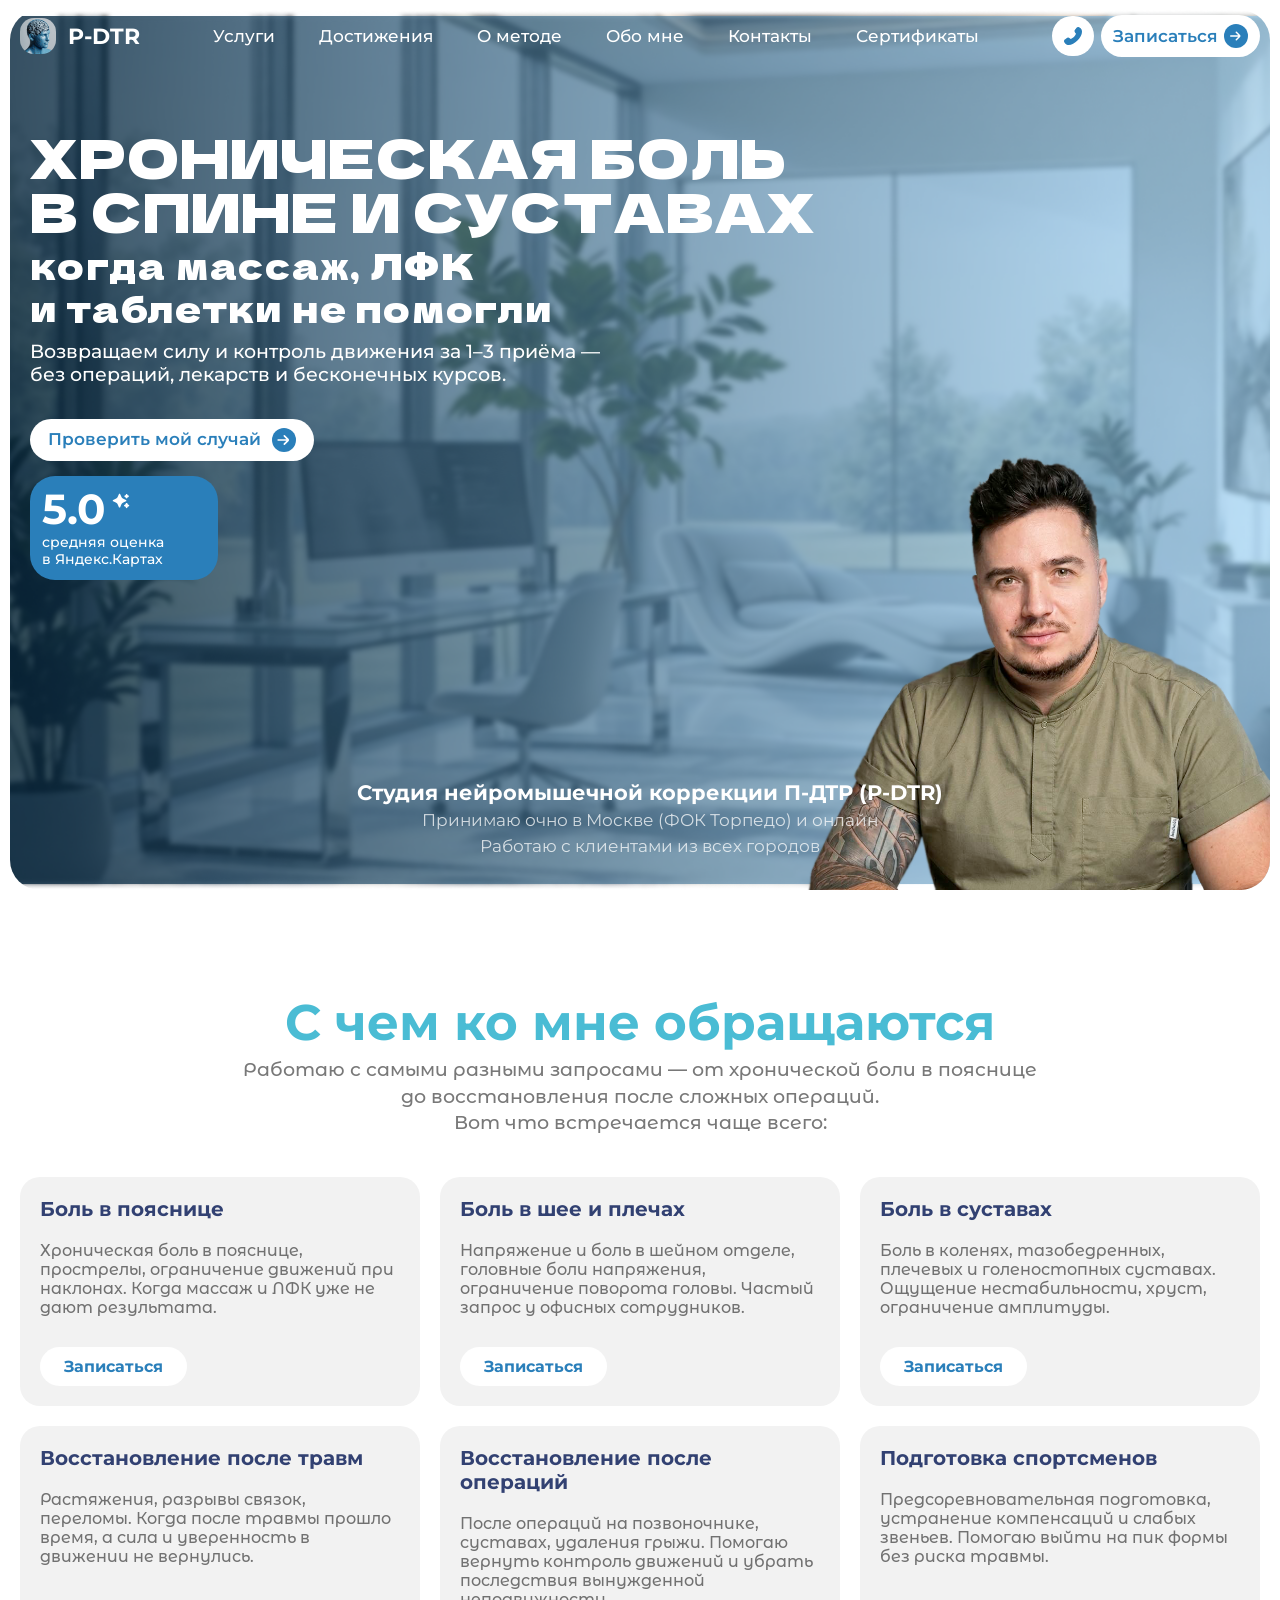
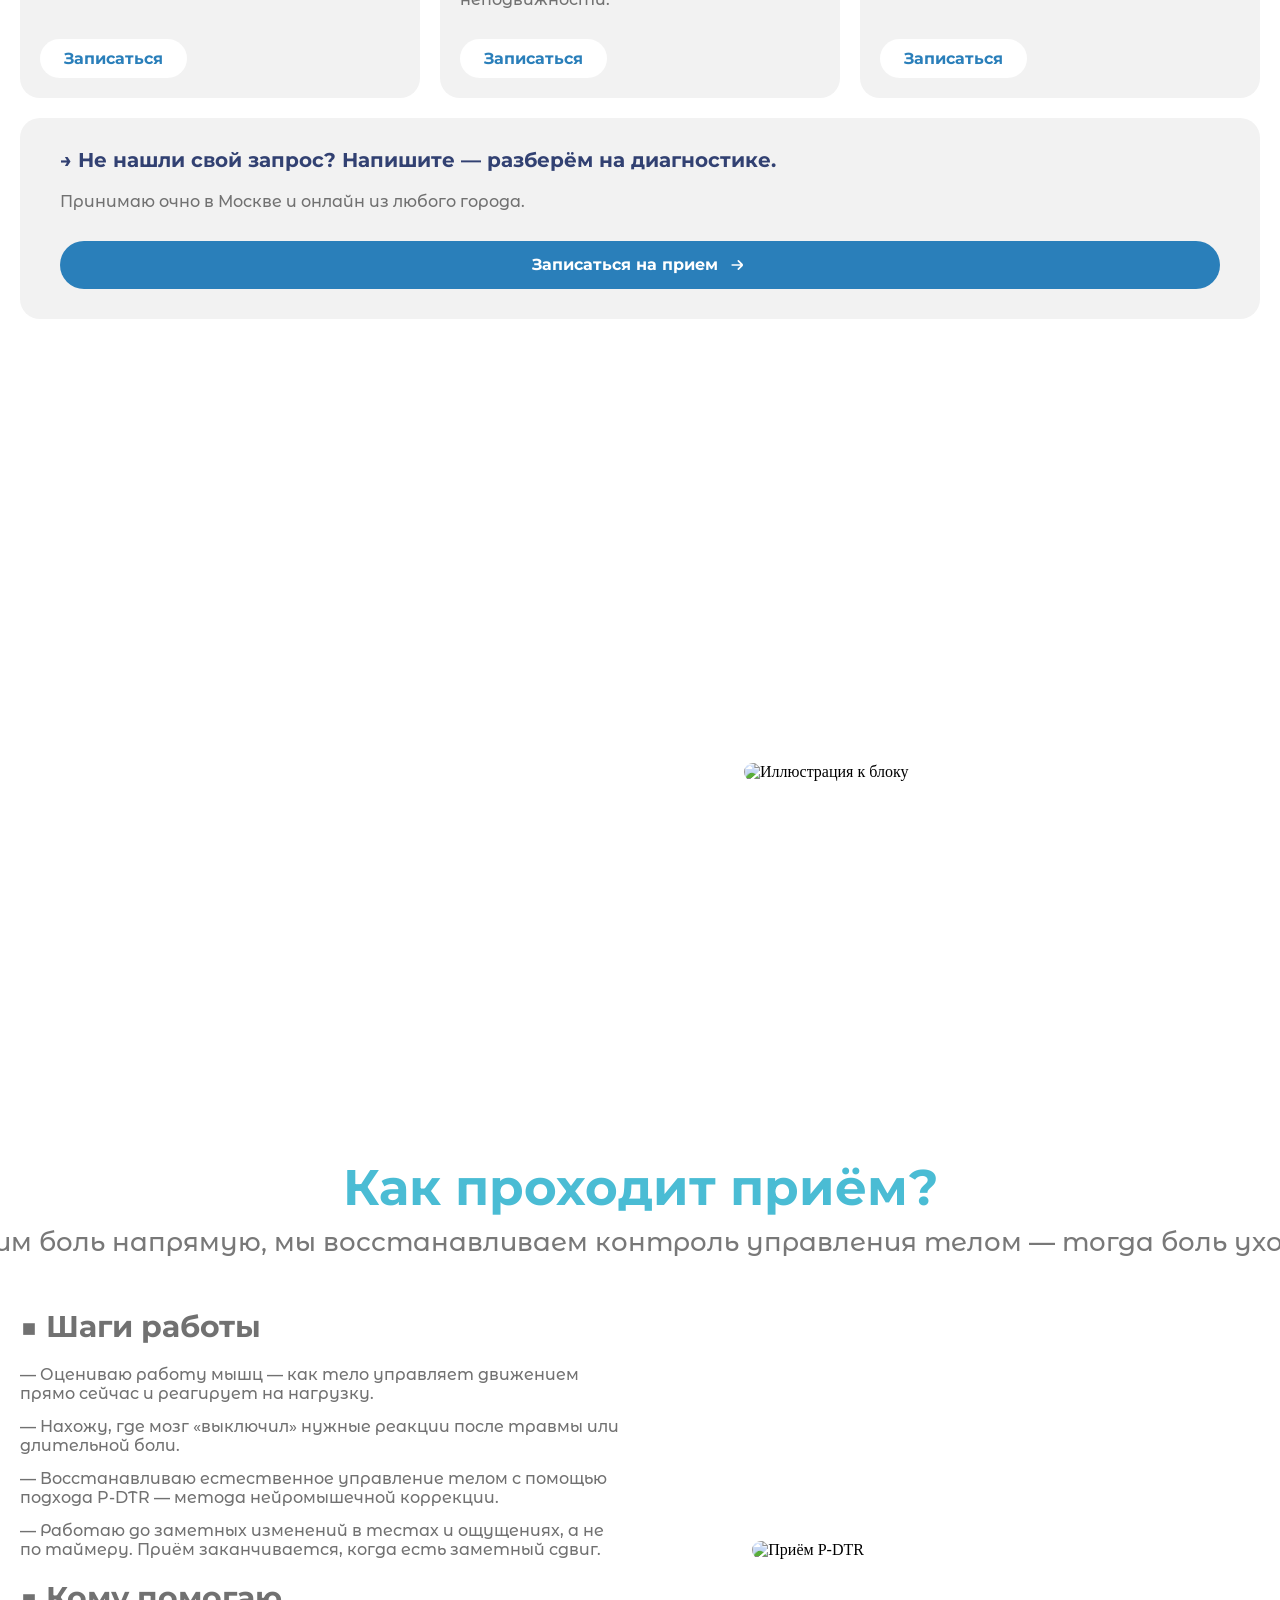
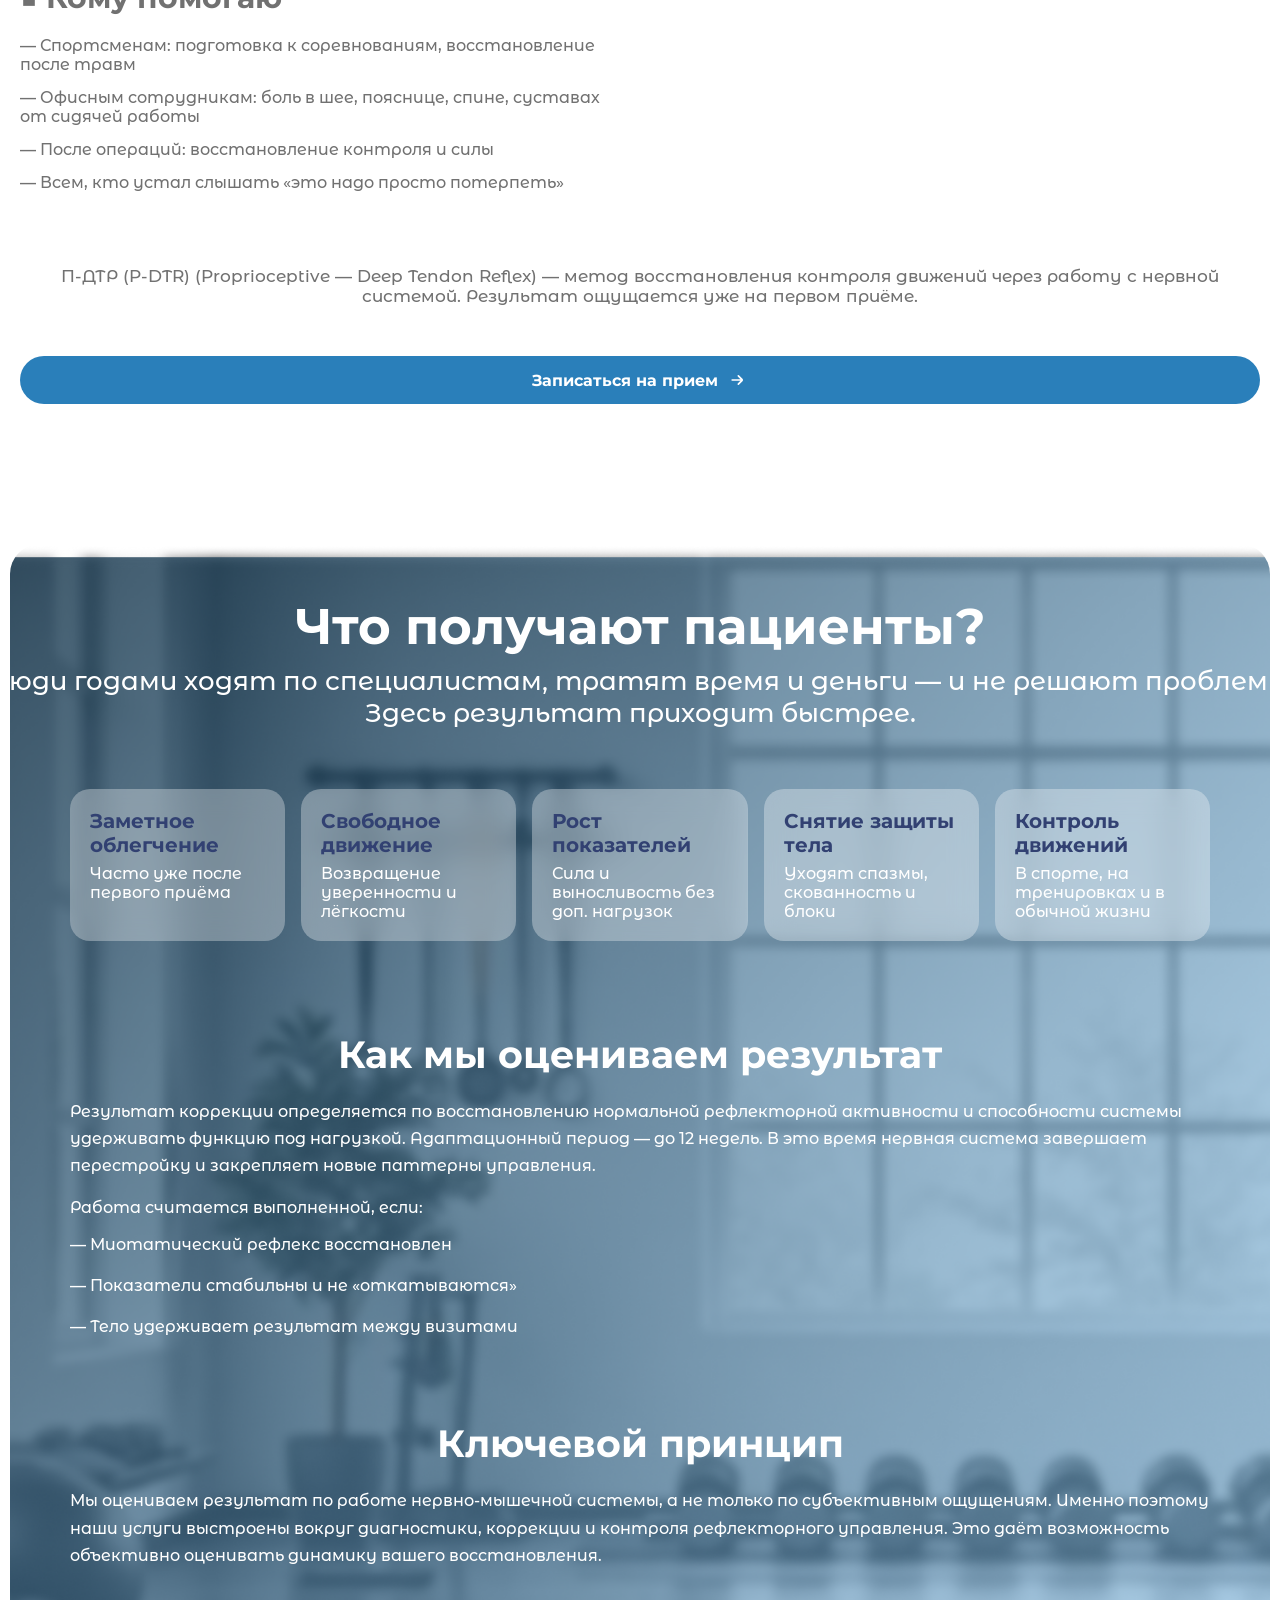
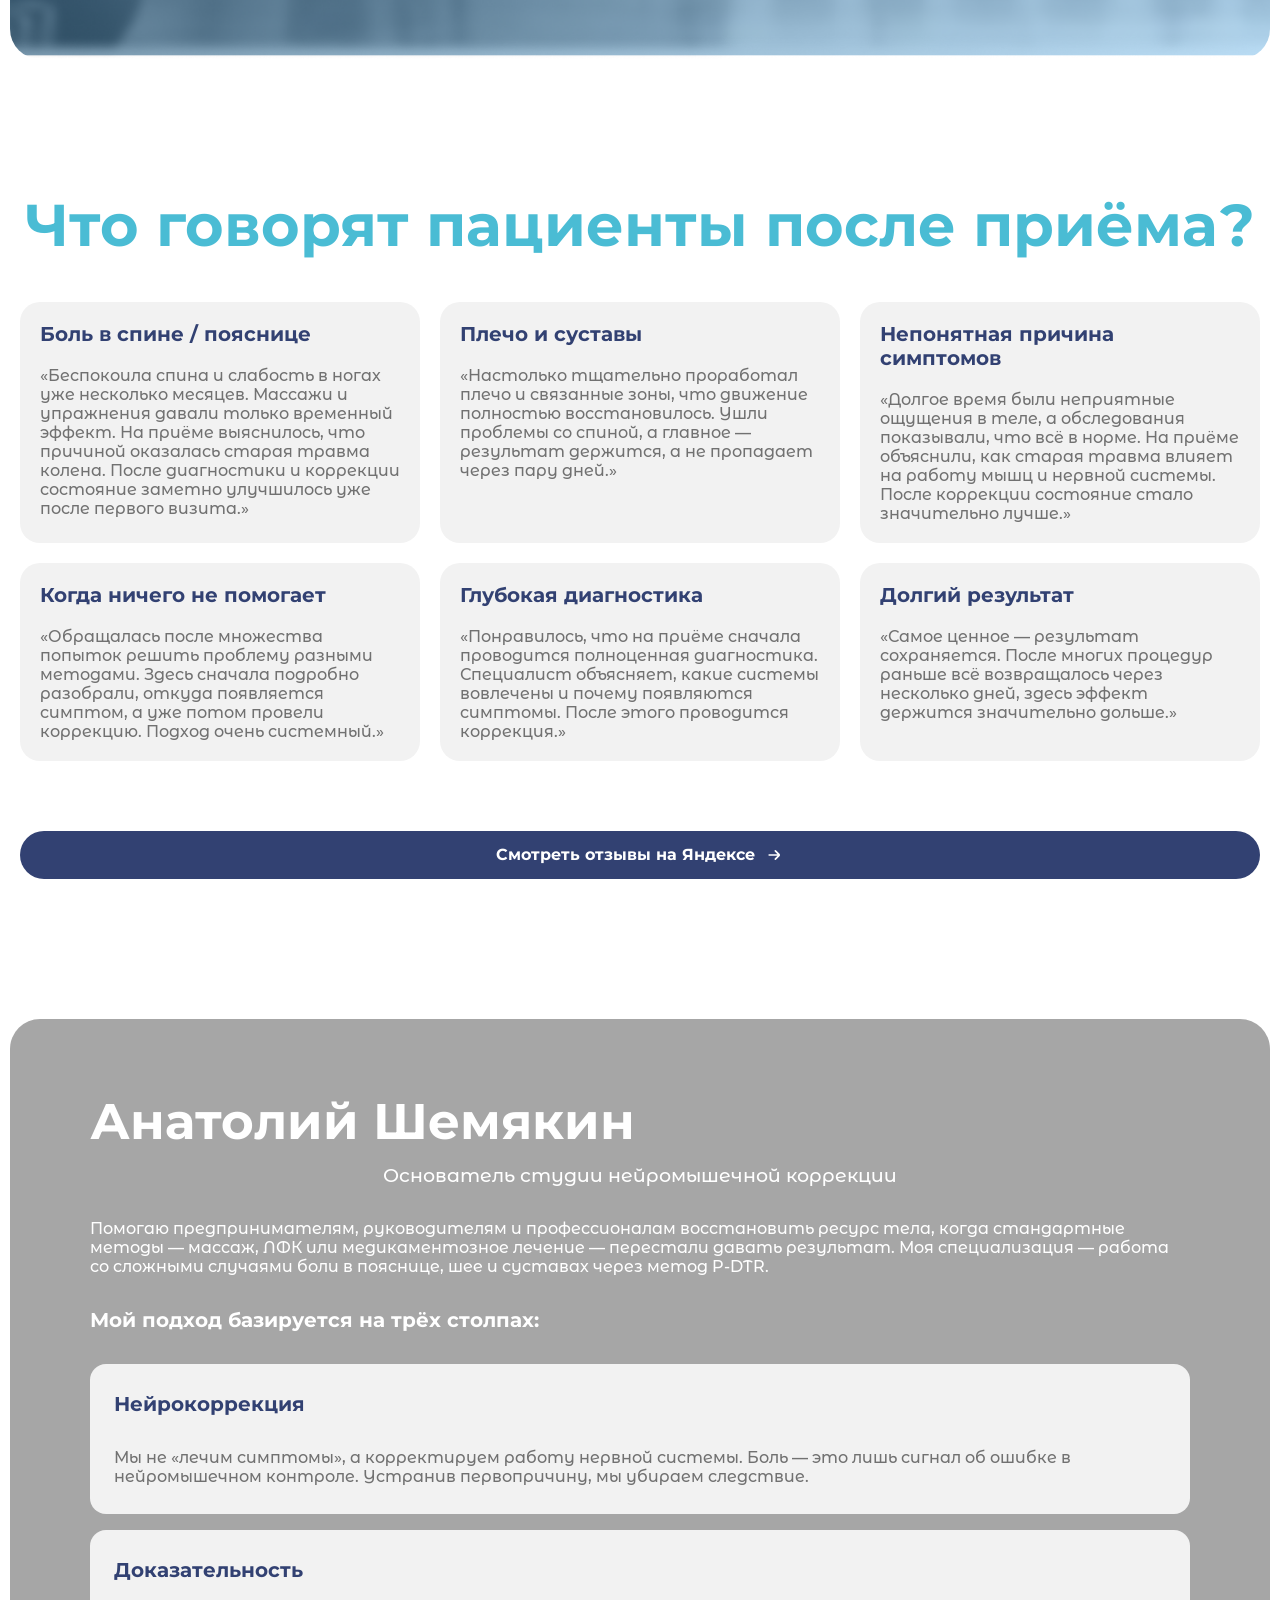
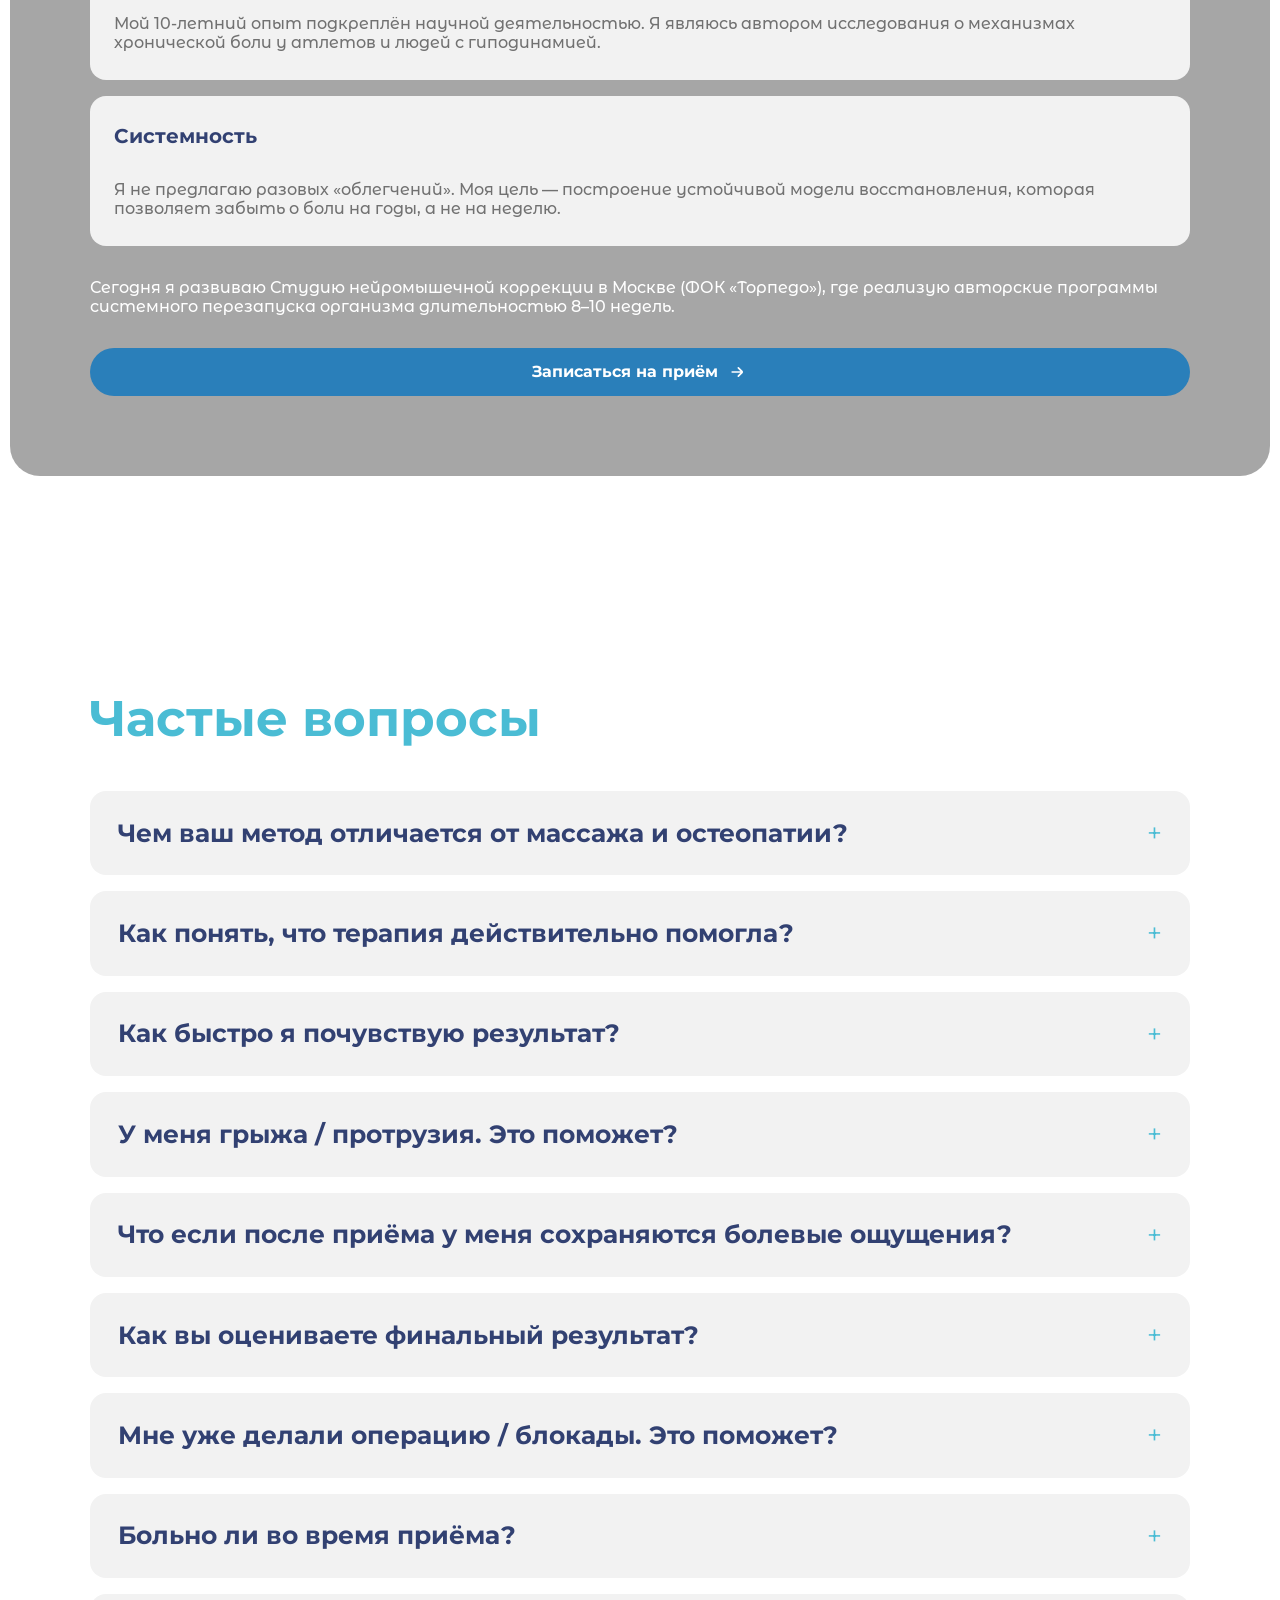
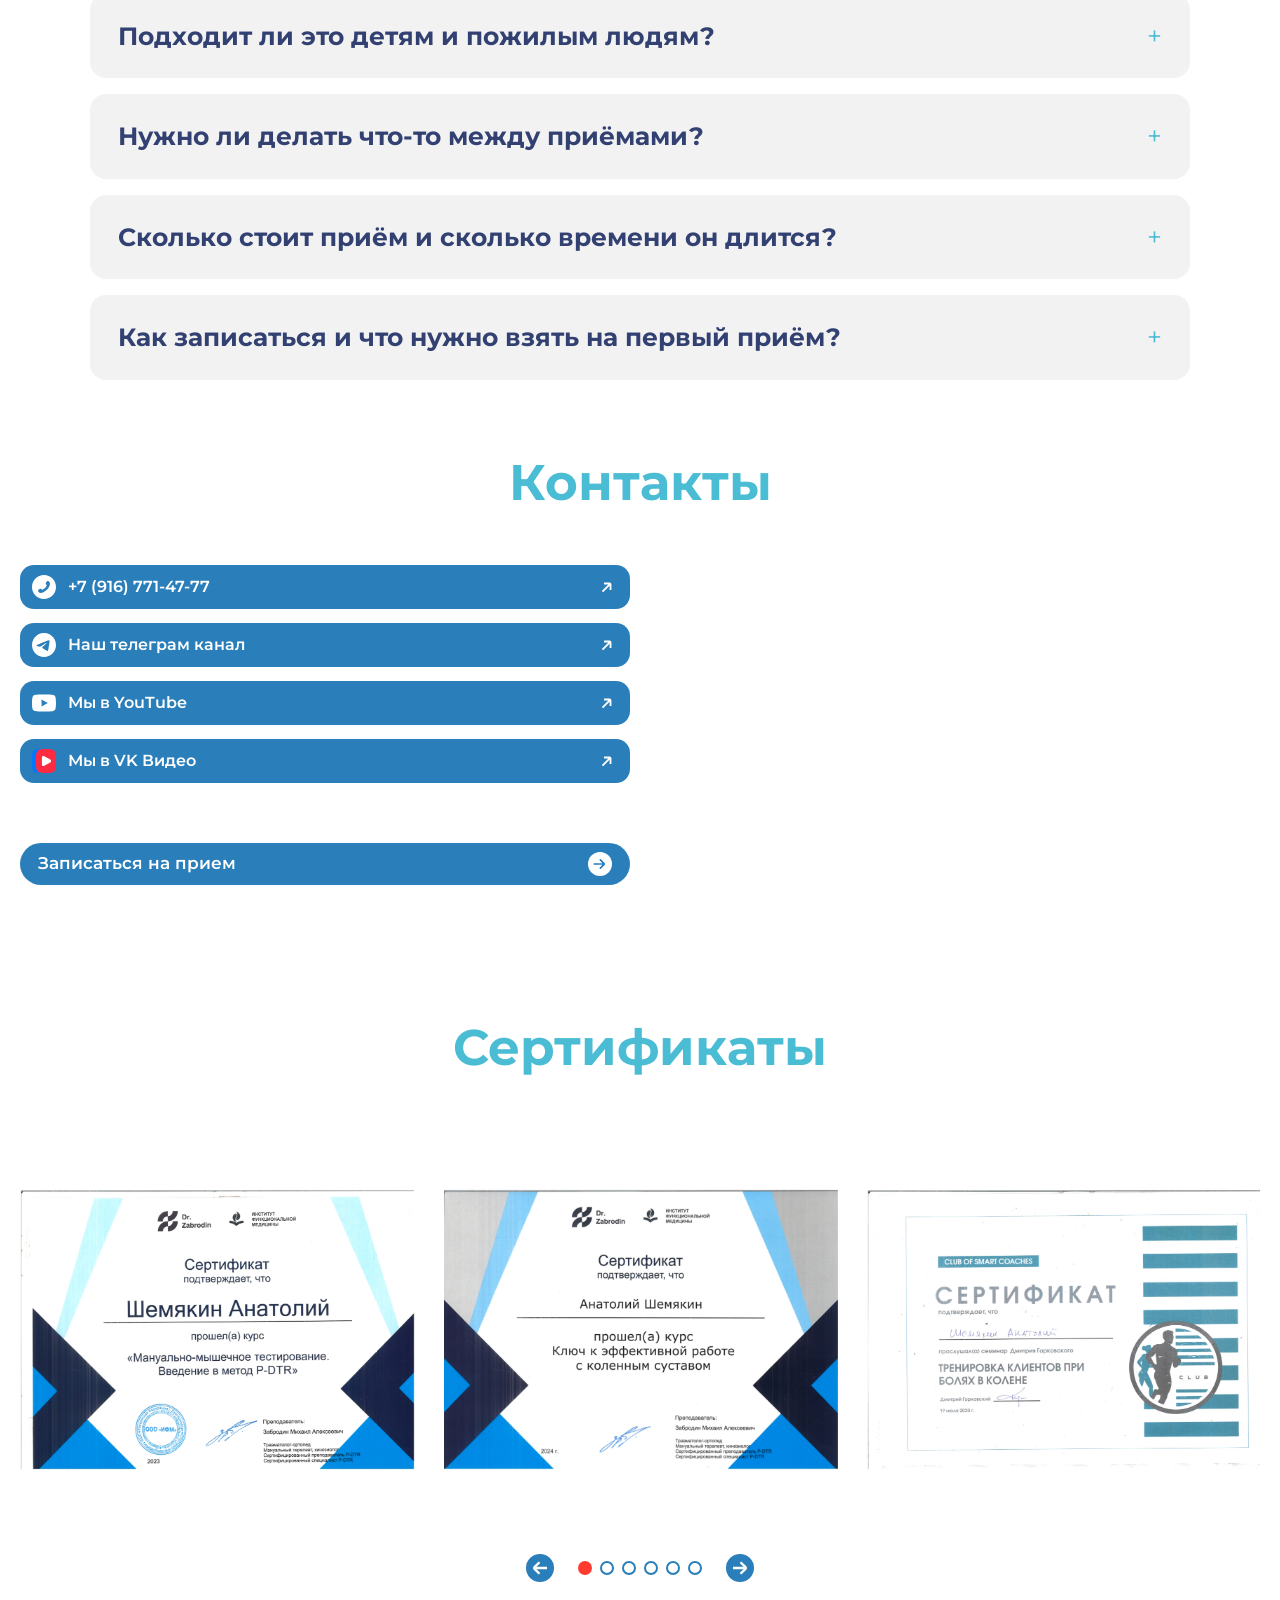
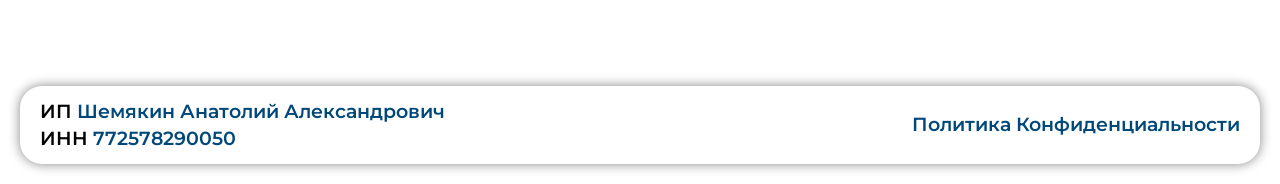
==== commit 957600f3: "deploy: полный деплой всех файлов, сброс кэша style v1.70 / adaptive v1.38 Co-Authored-By: Claude So" ====
--- a/docs/index.html
+++ b/docs/index.html
@@ -157,8 +157,8 @@
 
 		<link rel="stylesheet" href="assets/css/reset.css?v=1.25">
 		<link rel="stylesheet" href="assets/css/fonts.css?v=1.25">
-		<link rel="stylesheet" href="assets/css/style.css?v=1.69">
-		<link rel="stylesheet" href="assets/css/adaptive.css?v=1.37">
+		<link rel="stylesheet" href="assets/css/style.css?v=1.70">
+		<link rel="stylesheet" href="assets/css/adaptive.css?v=1.38">
 		<style>
 			/* LAYOUT: 2 колонки десктоп / 1 колонка мобильный */
 			.why-pain__grid {
--- a/docs/assets/css/style.css
+++ b/docs/assets/css/style.css
@@ -819,6 +819,10 @@
     margin-bottom: 140px;
 }
 
+.how-works .why-pain__subtitle {
+    color: #717171;
+}
+
 .how-works__content {
     display: flex;
     flex-direction: column;
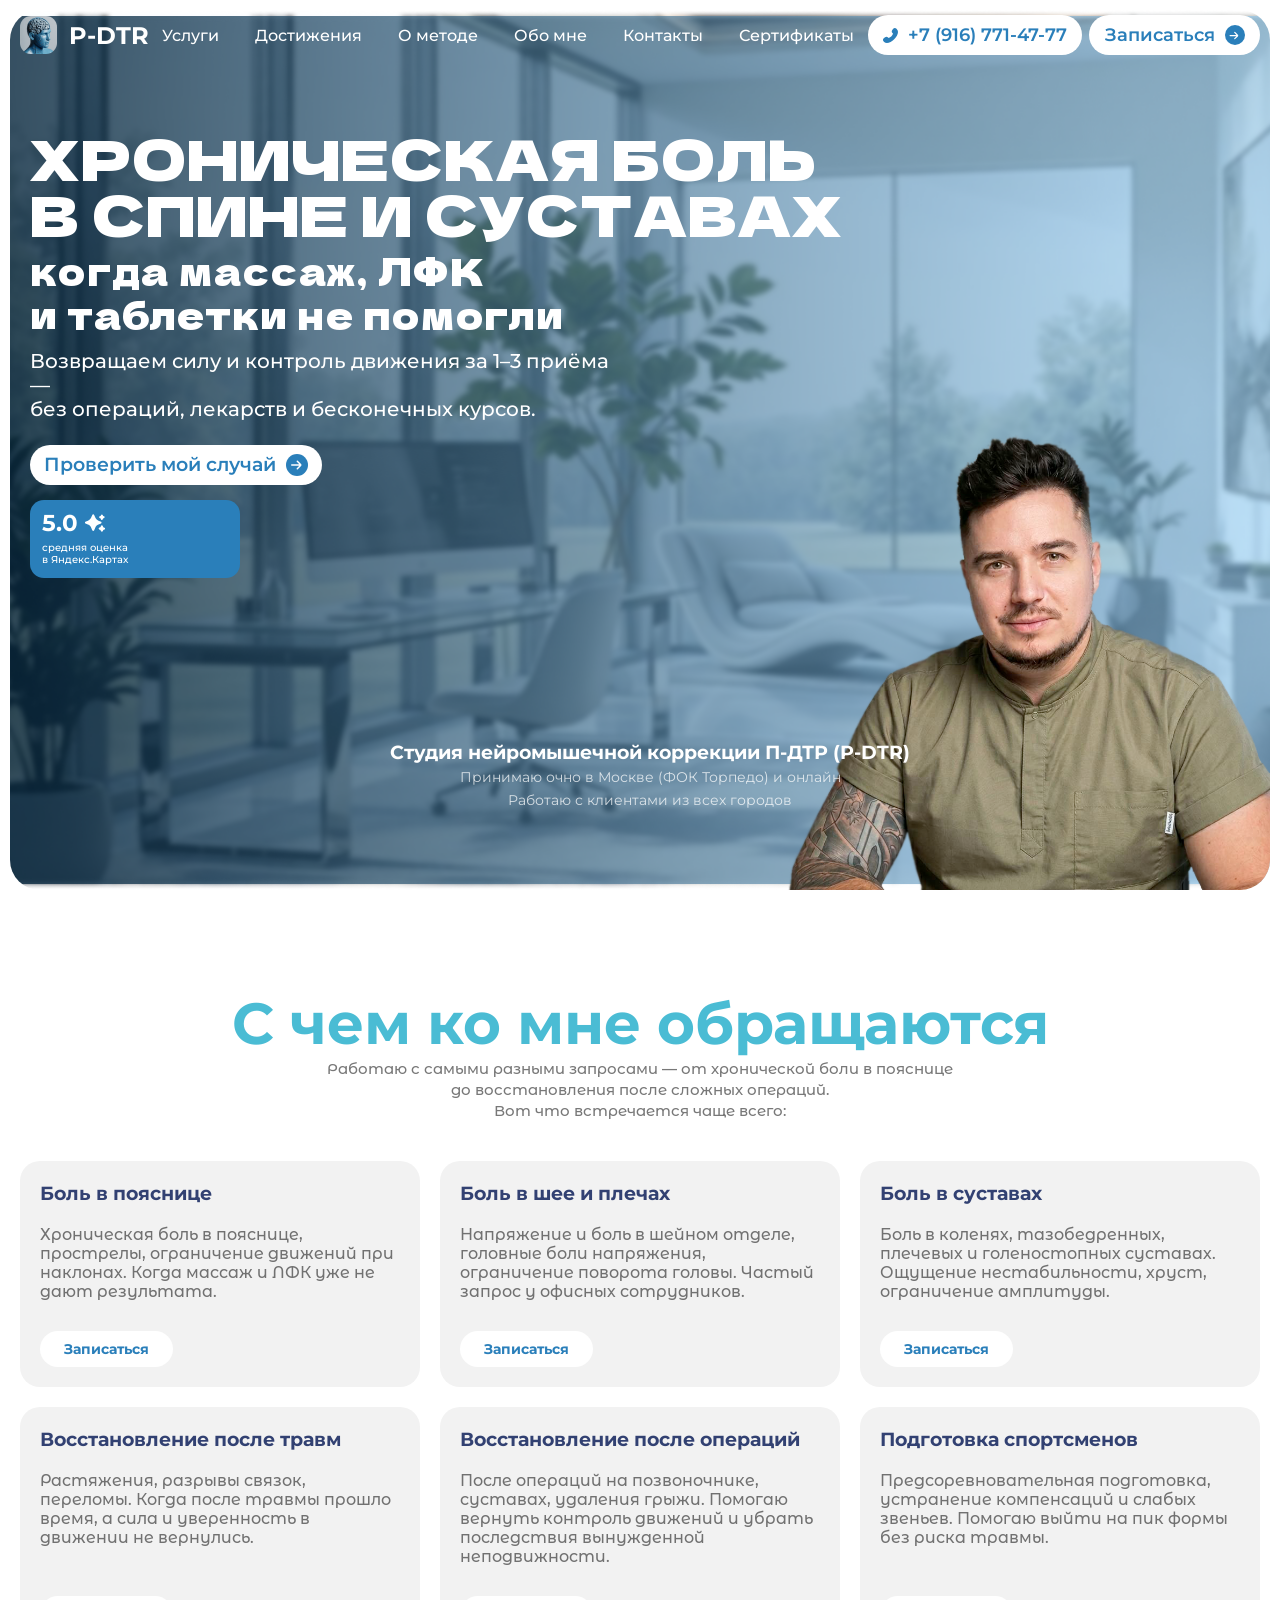
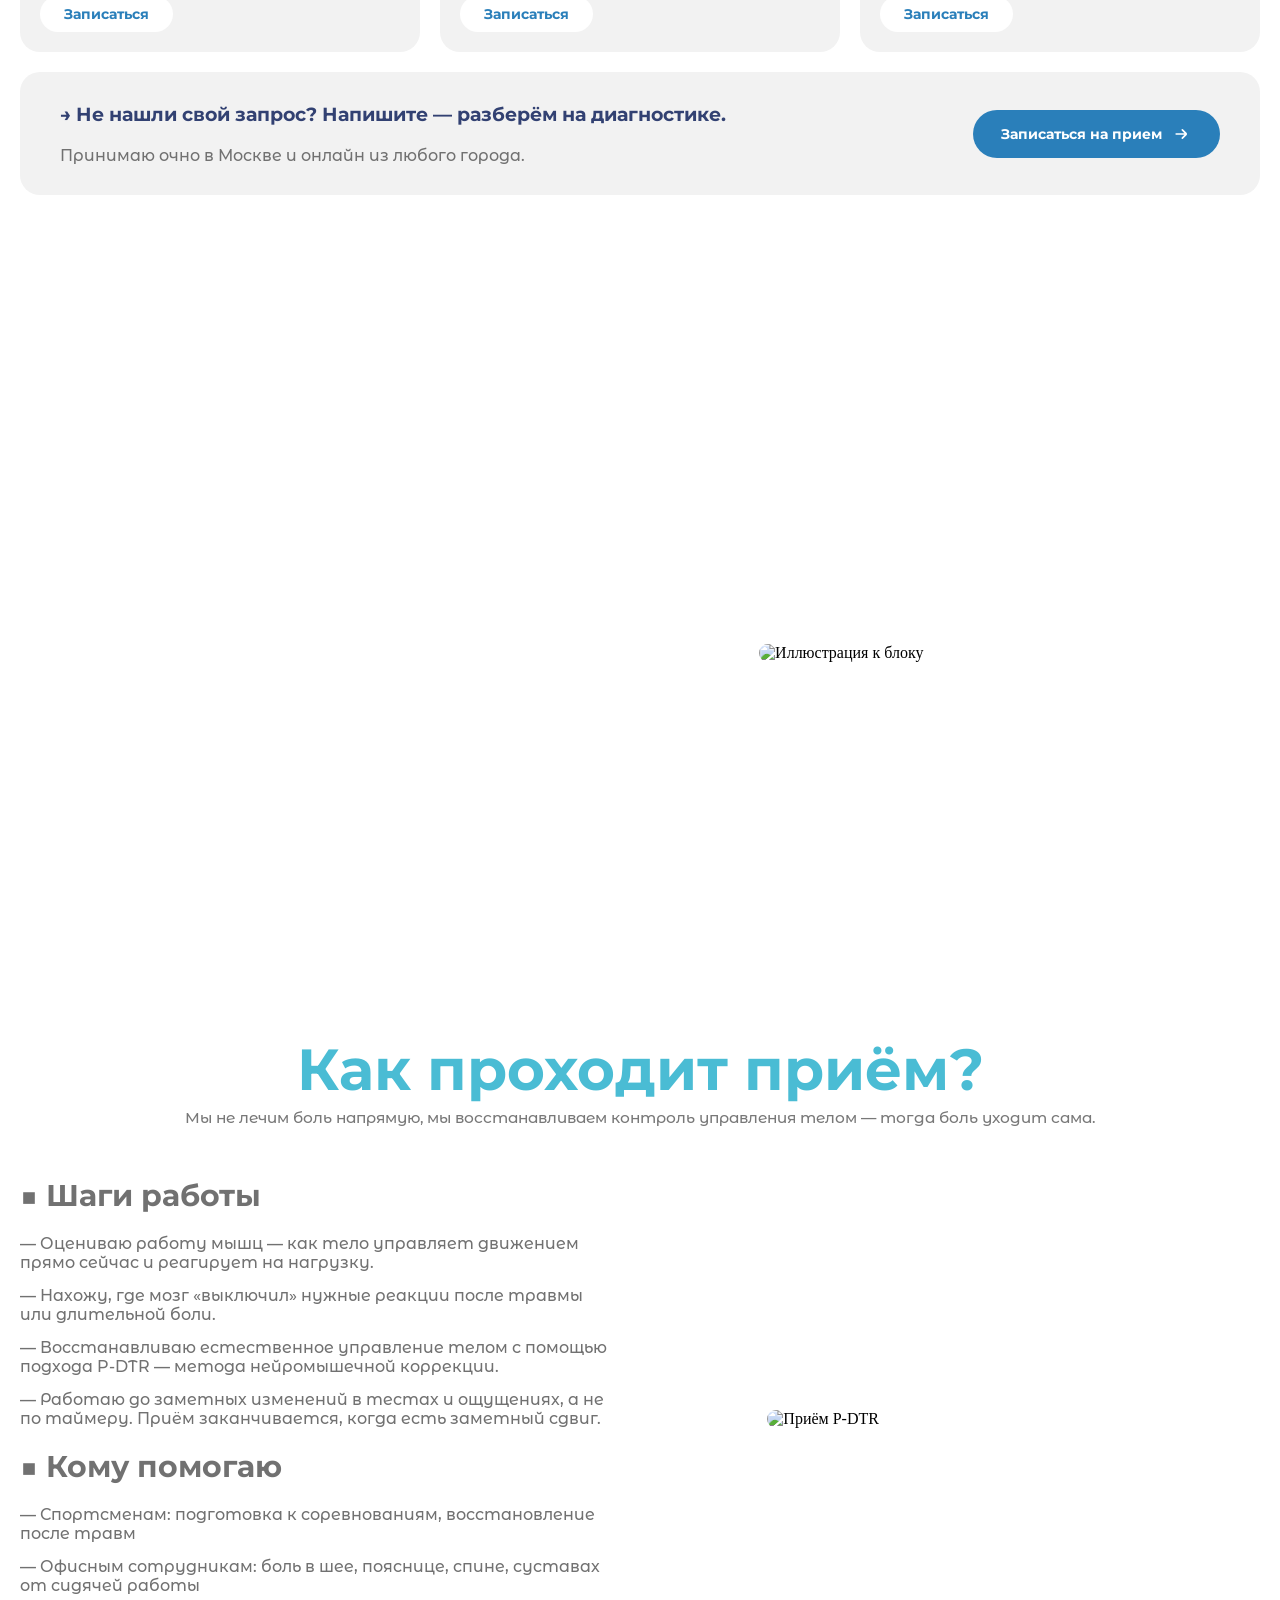
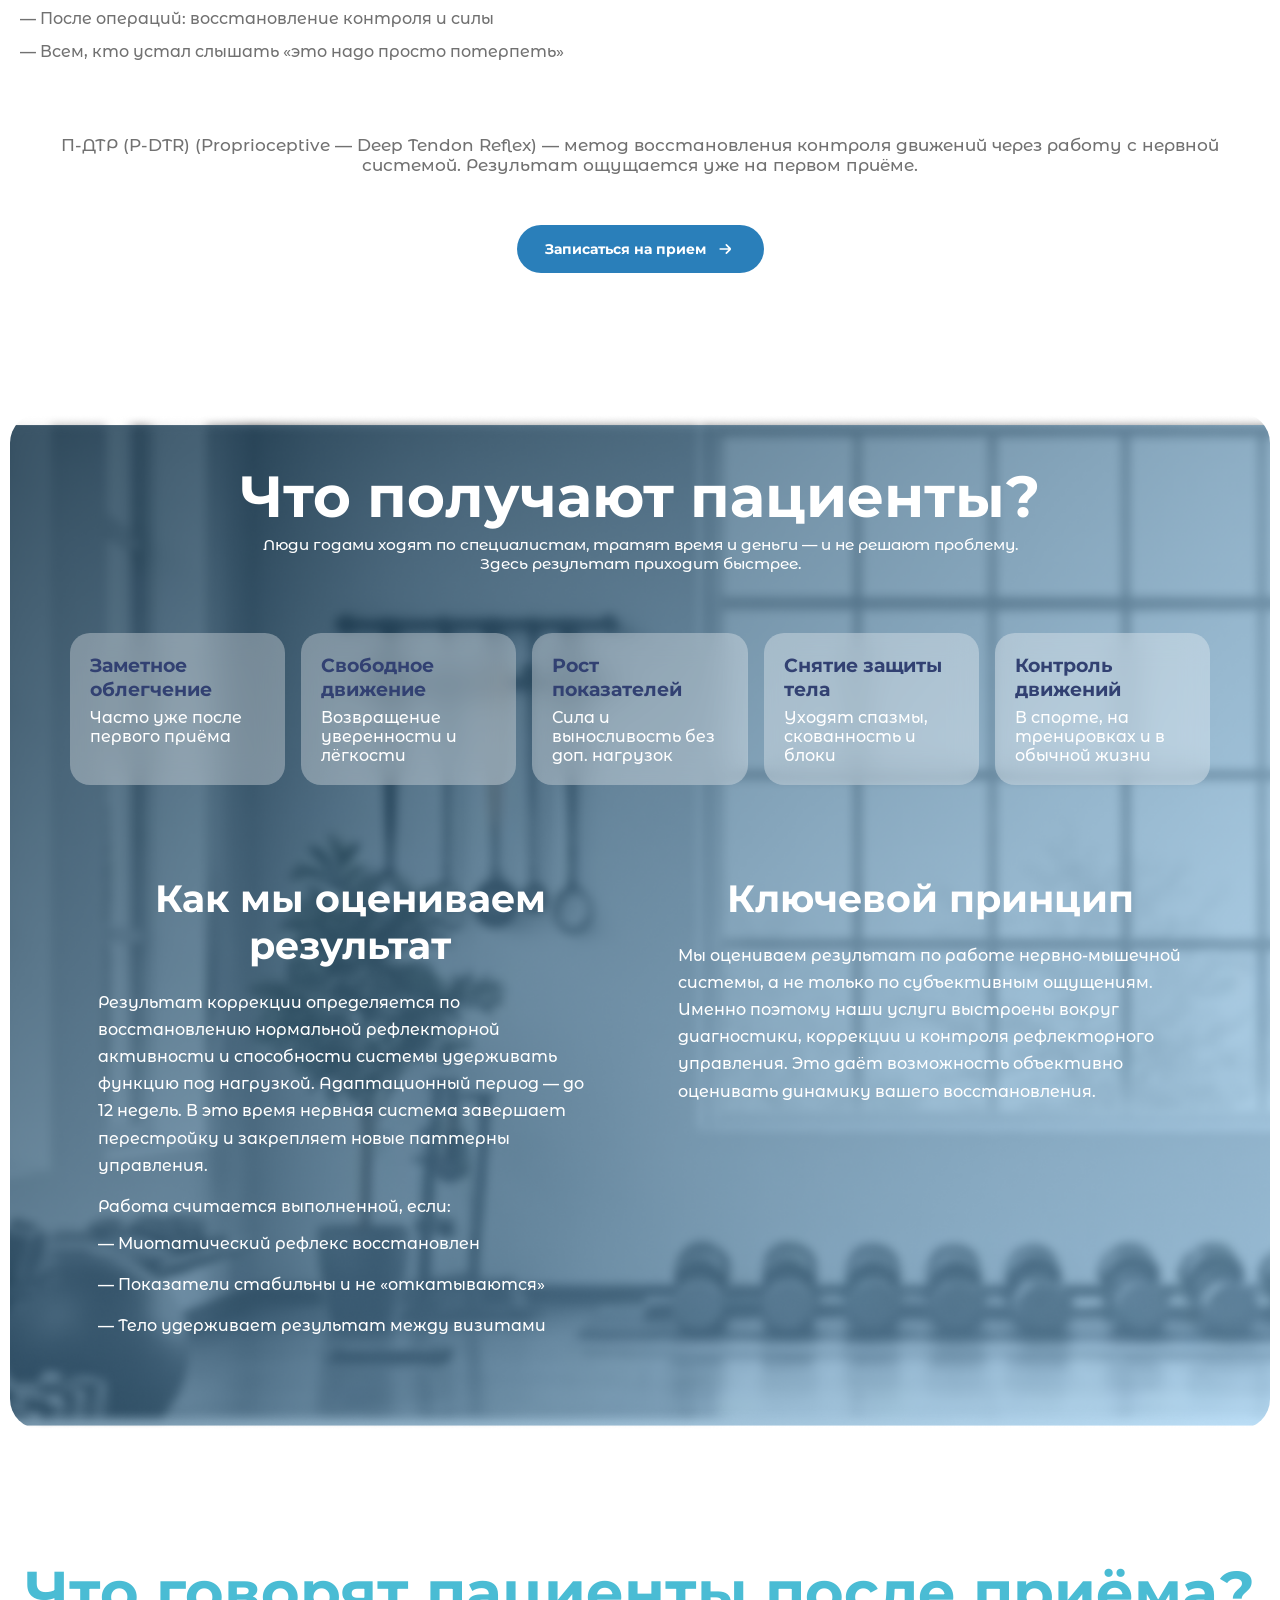
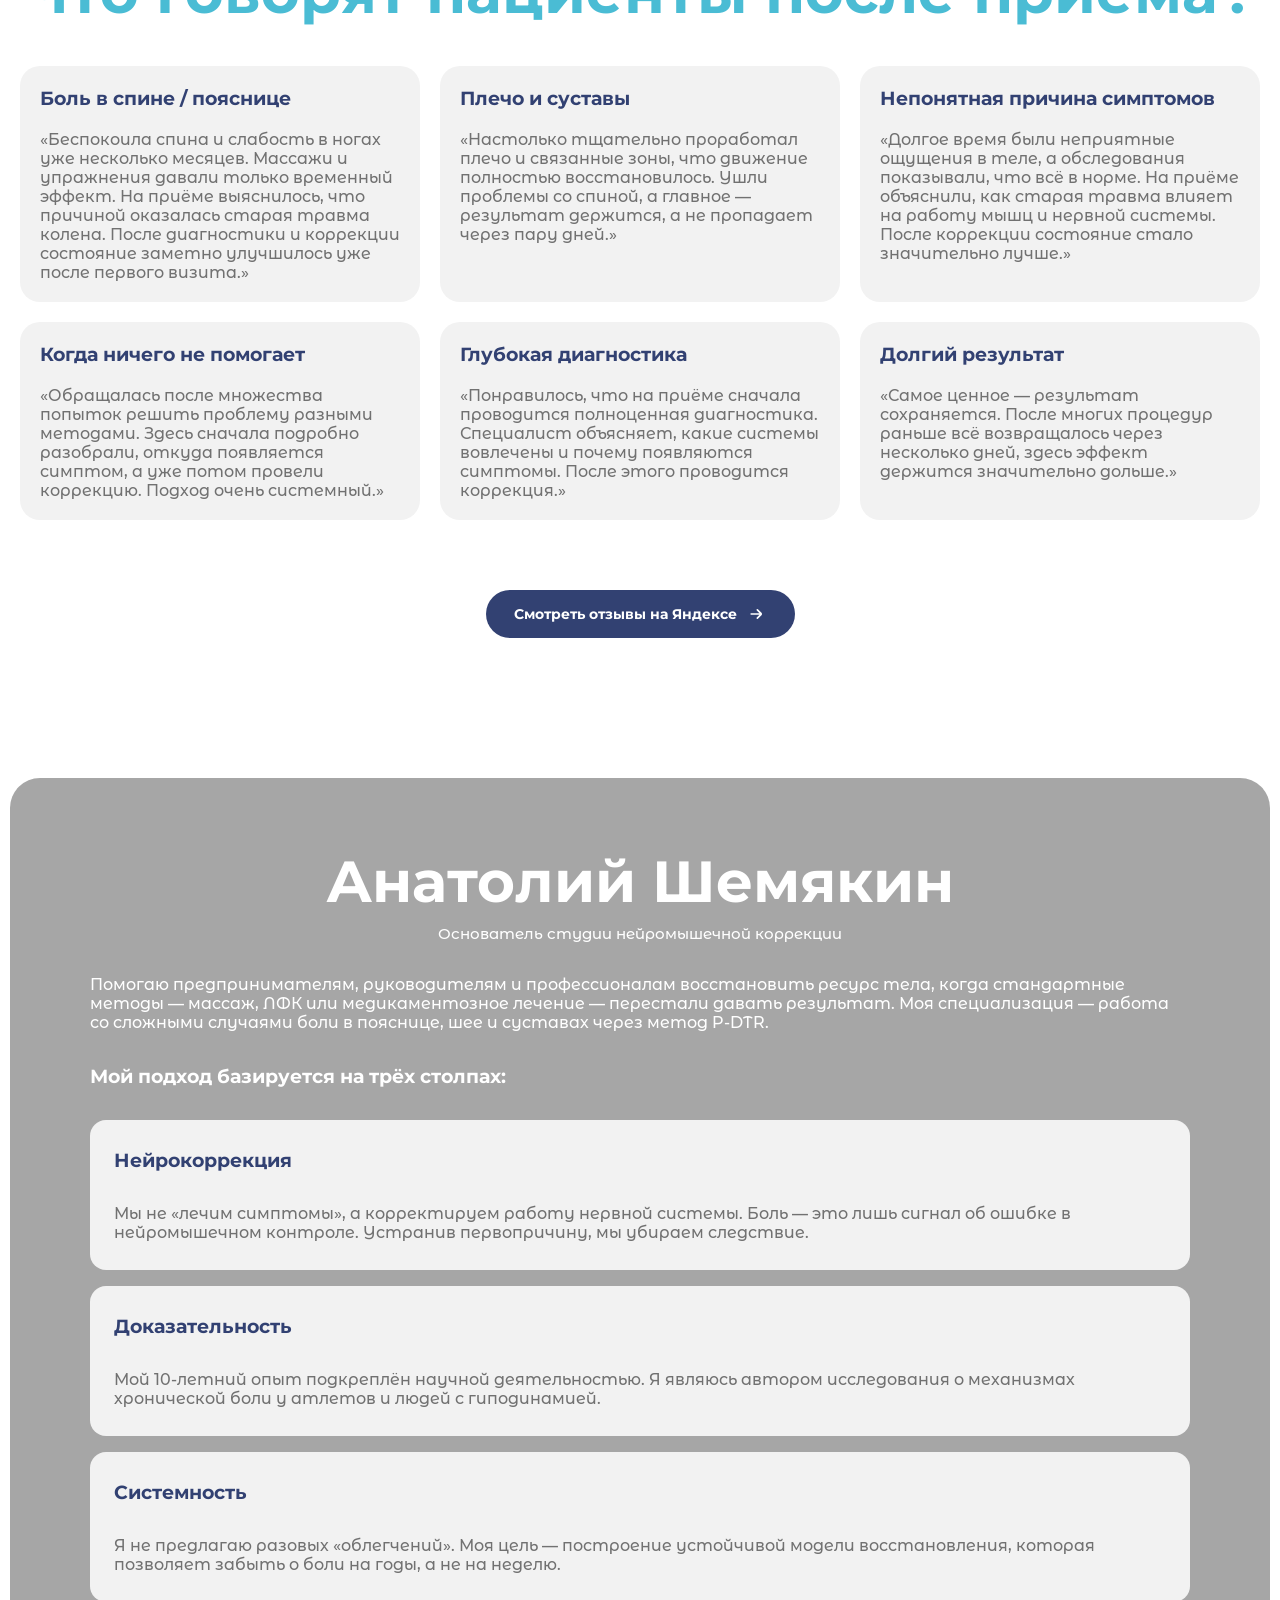
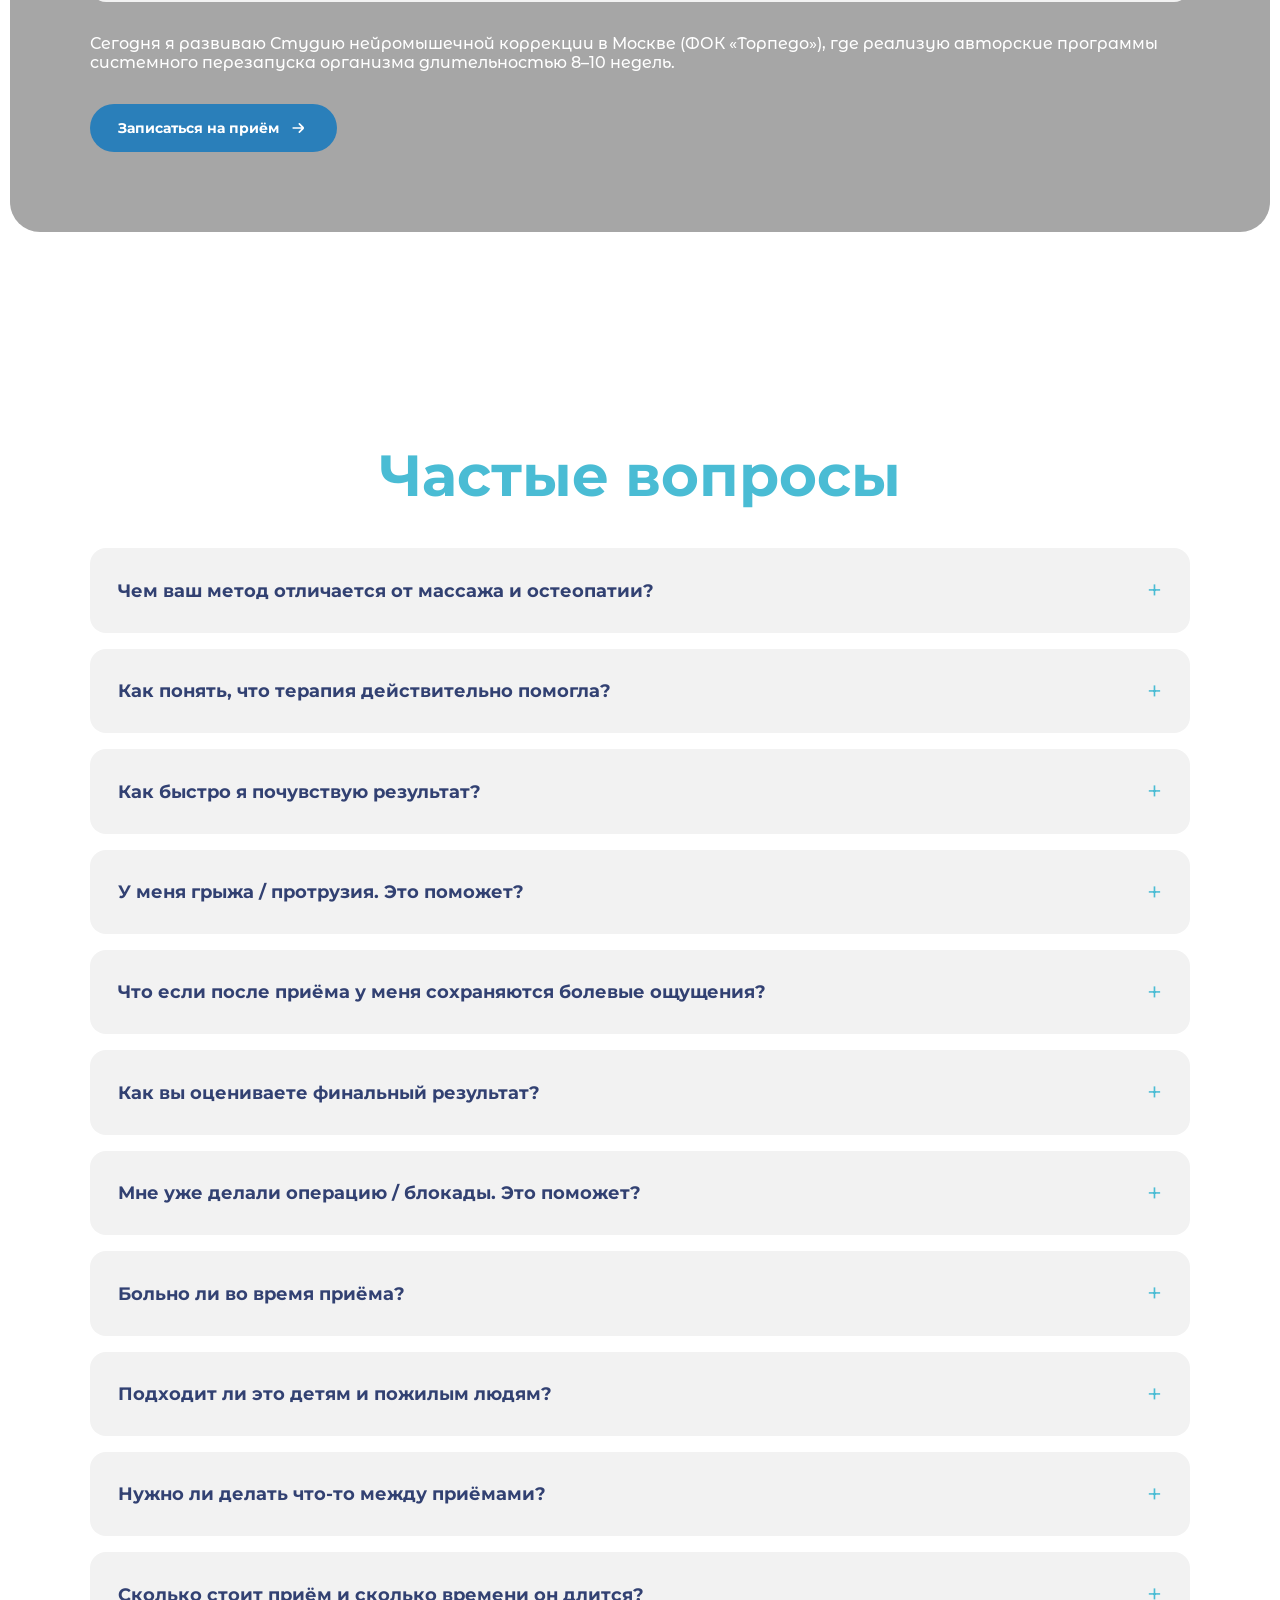
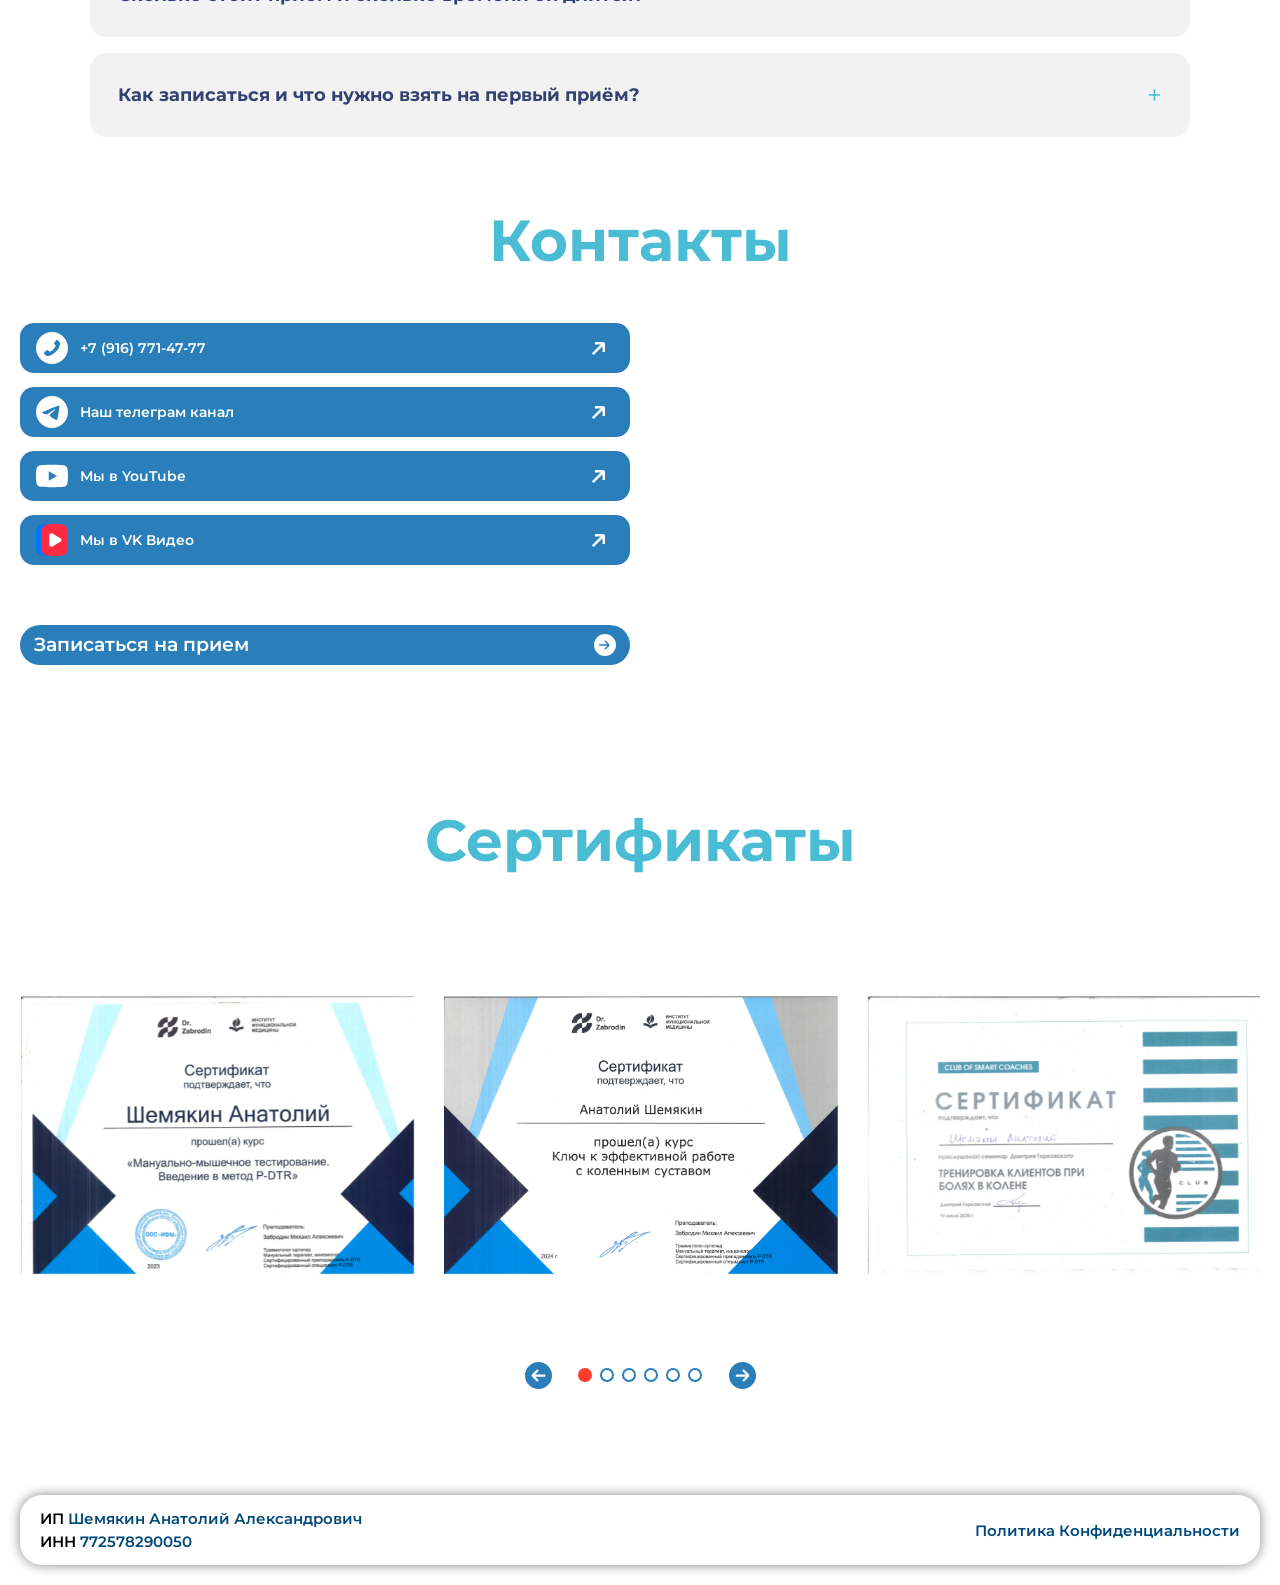
==== commit 7194e7d4: "deploy: рефакторинг adaptive.css (6900→366 строк) + фиксы nav — adaptive.css полностью переписан: cl" ====
--- a/docs/index.html
+++ b/docs/index.html
@@ -157,8 +157,8 @@
 
 		<link rel="stylesheet" href="assets/css/reset.css?v=1.25">
 		<link rel="stylesheet" href="assets/css/fonts.css?v=1.25">
-		<link rel="stylesheet" href="assets/css/style.css?v=1.70">
-		<link rel="stylesheet" href="assets/css/adaptive.css?v=1.38">
+		<link rel="stylesheet" href="assets/css/style.css?v=1.72">
+		<link rel="stylesheet" href="assets/css/adaptive.css?v=2.0">
 		<style>
 			/* LAYOUT: 2 колонки десктоп / 1 колонка мобильный */
 			.why-pain__grid {
--- a/docs/assets/css/style.css
+++ b/docs/assets/css/style.css
@@ -130,6 +130,10 @@
 
 .header__content-button-tel:hover svg {
     fill: #FF3B30;
+}
+
+.header__content-button-tel {
+    white-space: nowrap;
 }
 
 .header__content-button-icon {
@@ -2200,6 +2204,10 @@
     gap: 50px;
 }
 
+.faq__content > .about__content-title {
+    text-align: center;
+}
+
 .faq__grid {
     display: flex;
     flex-direction: column;
@@ -2304,6 +2312,7 @@
     display: flex;
     flex-direction: column;
     gap: 8px;
+    text-align: center;
 }
 
 .about-author__name {
--- a/docs/assets/css/adaptive.css
+++ b/docs/assets/css/adaptive.css
@@ -1,5769 +1,300 @@
-﻿@media (min-width: 2000px) and (max-width: 7000px) { 
-    /* ХЕДЕР */
-    .header {
-        margin-bottom: 60px;
-    }
-
-    .header__content-logo-image {
-        height: 58px;
-        width: 58px;
-        border-radius: 22px;
-    }
-
-    .header__content-logo-text {
-        font-size: 38px;
-    }
-    
-    .header__content-nav {
-        gap: 22px;
-    }
-    
+/* ================================================================
+   ADAPTIVE.CSS — Refactored v2.0
+   Подход: clamp() для плавного масштабирования + 3 layout-брейкпоинта
+   Брейкпоинты: ≤1000px | ≤700px | ≤480px
+   ЗАПРЕЩЕНО трогать: цвета, шрифты, скругления, эффекты
+   ================================================================ */
+
+
+/* ══════════════════════════════════════════════════════════════
+   § 1  FLUID SIZING — действует на ВСЕХ ширинах без media-запросов
+        Формула: clamp(min, preferred-vw, max)
+        Проверки ключевых точек отмечены в комментариях
+   ══════════════════════════════════════════════════════════════ */
+
+/* ─── ХЕДЕР: логотип ─── */
+/* 32px ≤ 1000px (mobile override ниже) → 58px @ 2000px */
+.header__content-logo-image {
+    height: clamp(32px, 2.9vw, 69px);
+    width:  clamp(32px, 2.9vw, 69px);
+    border-radius: clamp(11px, 0.8vw, 22px);
+}
+
+/* 20px ≤ 1050px → 38px @ 2000px */
+.header__content-logo-text {
+    font-size: clamp(20px, 1.9vw, 38px);
+}
+
+/* ─── ХЕДЕР: навигация ─── */
+/* 16px @ 1000px → 25px @ 2000px  (скрыта ≤1000px, см. §8) */
+.nav-link {
+    font-size: clamp(16px, calc(7px + 0.9vw), 25px);
+    padding: clamp(8px, 0.6vw, 12px) clamp(12px, 1.2vw, 23px);
+    white-space: nowrap;           /* ← ключевой фикс: «О методе» не переносится */
+}
+
+/* ─── ХЕДЕР: кнопки ─── */
+/* 14px ≤ 840px → 25px @ 2000px */
+.header__content-button {
+    font-size: clamp(14px, calc(6px + 0.95vw), 25px);
+    padding: clamp(8px, 0.7vw, 14px) clamp(9px, 1.2vw, 24px);
+}
+.header__content-button svg {
+    height: clamp(15px, 1.1vw, 26px);
+    width:  clamp(15px, 1.1vw, 26px);
+}
+.header__content-button-icon {
+    width:  clamp(20px, 1.4vw, 36px);
+    height: clamp(20px, 1.4vw, 36px);
+}
+
+/* ─── HERO: заголовок ─── */
+/* line1: 28px @ 360px → 48px @ 1000px → 78px @ 2000px */
+.hero__title-line1 {
+    font-size: clamp(22px, calc(18px + 3vw), 78px);
+}
+/* line2: 21px @ 200px → 33px @ 1000px → 48px @ 2000px */
+.hero__title-line2 {
+    font-size: clamp(21px, calc(18px + 1.5vw), 48px);
+}
+/* description: 13px ≤ 640px → 17px @ 1000px → 28px @ 2000px */
+.hero__description {
+    font-size: clamp(13px, calc(6px + 1.1vw), 28px);
+    line-height: 1.2;
+}
+
+/* ─── HERO: изображение ─── */
+/* Скрыто ≤1000px (см. §3). При десктопе — авто-высота */
+.hero__image img {
+    height: clamp(400px, 43vw, 869px);
+    width: auto;
+    max-width: 100%;
+}
+
+/* ─── HERO: политика ─── */
+.policy__title {
+    font-size: clamp(20px, 4vw, 95px);
+}
+
+/* ─── CTA-кнопки (Hero, Method, Online, Contact) ─── */
+/* 15px @ 800px → 25px @ 2000px */
+.hero__button,
+.method__block-button--filled,
+.online__content-button,
+.contact__content-left-button,
+.method__block-button--outline {
+    font-size: clamp(15px, calc(7px + 0.9vw), 25px);
+}
+.hero__button-icon svg,
+.method__block-button-icon svg,
+.online__content-button-icon svg,
+.contact__content-left-button-icon svg {
+    height: clamp(18px, 1.2vw, 24px);
+    width:  clamp(18px, 1.2vw, 24px);
+}
+.hero__button-icon,
+.method__block-button-icon,
+.online__content-button-icon,
+.contact__content-left-button-icon {
+    width:  clamp(22px, 1.4vw, 36px);
+    height: clamp(22px, 1.4vw, 36px);
+}
+
+/* ─── РЕЙТИНГ-КАРТОЧКА ─── */
+.rating-card__value { font-size: clamp(22px, 1.8vw, 35px); }
+.rating-card__text  { font-size: clamp(10px, 0.7vw, 14px); }
+
+/* ─── ЗАГОЛОВКИ СЕКЦИЙ ─── */
+/* 28px @ 560px → ~50px @ 1000px → 72px @ 1600px */
+.about__content-title,
+.method__block-title,
+.achievement__content-title,
+.reviews__content-title,
+.uslugi__content-title,
+.online__content-title,
+.contacts__content-title,
+.sertifications__content-title,
+.why-pain__main-title {
+    font-size: clamp(28px, 4.5vw, 72px);
+}
+
+/* ─── ПОДЗАГОЛОВКИ СЕКЦИЙ ─── */
+.about__content-subtitle,
+.method__block-subtitle,
+.online__content-subtitle {
+    font-size: clamp(15px, 1.1vw, 20px);
+}
+.how-works__header-sub {
+    font-size: clamp(15px, 1.2vw, 22px);
+}
+
+/* ─── КОНТЕНТ СЕКЦИЙ ─── */
+.uslugi__block-title       { font-size: clamp(18px, 1.5vw, 28px); }
+.uslugi__block-describe,
+.method__block-paragraph,
+.method__block-second-paragraph,
+.online__content-describe  { font-size: clamp(14px, calc(7px + 0.7vw), 20px); }
+.method__block-var-title   { font-size: clamp(22px, 2vw, 32px); }
+.method__block-var-describe{ font-size: clamp(14px, 1vw, 18px); }
+.uslugi__block-price       { font-size: clamp(14px, 1vw, 18px); }
+.about__cta-button         { font-size: clamp(14px, 1vw, 18px); }
+.uslugi__block-button      { font-size: clamp(14px, 1vw, 18px); }
+
+/* ─── FAQ ─── */
+.faq__question { font-size: clamp(16px, calc(8px + 0.8vw), 24px); }
+.faq__answer   { font-size: clamp(14px, calc(7px + 0.7vw), 20px); }
+
+/* ─── ОТЗЫВЫ ─── */
+.review__block-nick-text        { font-size: clamp(16px, 1.2vw, 22px); }
+.review__block-text             { font-size: clamp(14px, 1vw, 18px); }
+.reviews__content-more-button   { font-size: clamp(15px, 1.1vw, 20px); }
+
+/* ─── ДОСТИЖЕНИЯ ─── */
+.achievement__content-img-title { font-size: clamp(18px, 1.5vw, 26px); }
+.image-placeholder {
+    max-width: 100%;
+    height: clamp(200px, 28vw, 600px);
+}
+
+/* ─── КОНТАКТЫ ─── */
+.contact__block-text { font-size: clamp(14px, 1vw, 18px); }
+
+/* ─── МОДАЛЬНОЕ ОКНО ─── */
+.modal-title    { font-size: clamp(16px, 1.2vw, 24px); }
+.modal-required,
+.form-label,
+.required-star  { font-size: clamp(14px, 1vw, 18px); }
+.form-input,
+.form-textarea  { font-size: clamp(14px, 1vw, 18px); }
+
+/* ─── ТЕРМС ─── */
+.terms__content-title            { font-size: clamp(26px, 3vw, 60px); }
+.terms__content-terms-block-text { font-size: clamp(15px, 1vw, 20px); }
+.term-block__title               { font-size: clamp(22px, 1.8vw, 32px); }
+.term-rule                       { font-size: clamp(14px, 0.9vw, 18px); }
+.term-rule__num                  { font-size: clamp(14px, 0.9vw, 18px); }
+
+/* ─── ФУТЕР ─── */
+.legal-code,
+.policy__link { font-size: clamp(15px, 1vw, 20px); }
+
+/* ─── HERO AUTHOR LABEL ─── */
+.hero__author-label-name { font-size: clamp(18px, 1.5vw, 30px); }
+.hero__author-label-role { font-size: clamp(14px, 1.1vw, 22px); }
+
+
+/* ══════════════════════════════════════════════════════════════
+   § 2  БОЛЬШОЙ ДЕСКТОП  (min-width: 1800px)
+   ══════════════════════════════════════════════════════════════ */
+@media (min-width: 1800px) {
+    .header { margin-bottom: 60px; }
+}
+
+/* ══════════════════════════════════════════════════════════════
+   § 2b  СРЕДНИЙ ДЕСКТОП  (1001px – 1500px)
+         Уменьшаем nav-link чтобы шапка не складывалась в 2 строки
+         при 1440px и похожих разрешениях
+   ══════════════════════════════════════════════════════════════ */
+@media (min-width: 1001px) and (max-width: 1500px) {
     .nav-link {
-        font-size: 25px;
-        padding: 12px 23px;
-    }
-    
-    .header__content-button {
-        gap: 14px;
-        padding: 14px 24px;
-        border-radius: 80px;
-        font-size: 25px;
-        min-height: 64px;
-    }
-
-    .header__content-button svg {
-        height: 26px;
-        width: 26px;
-    }
-
-    .header__content-button-icon {
-        width: 36px;
-        height: 36px;
-    }
-    
-    /* LANDING TITLE */
-    .hero__title {
-        font-size: 122px;
-        line-height: 1;
-    }
-
-    .hero__title-line1 {
-        font-size: 78px;
-    }
-
-    .hero__title-line2 {
-        font-size: 48px;
-    }
-
-    .policy__title {
-        font-size: 95px;
-    }
-
-    .hero__description {
-        font-size: 28px;
-        line-height: 1.2;
-        margin-bottom: 20px;
-    }
-
-    .hero__button,
-    .method__block-button--filled,
-    .online__content-button,
-    .contact__content-left-button,
-    .method__block-button--outline {
-        gap: 14px;
-        padding: 14px 24px;
-        border-radius: 80px;
-        font-size: 25px;
-        min-height: 64px;
-    }
-    
-    .hero__button-icon svg,
-    .method__block-button-icon svg,
-    .online__content-button-icon svg,
-    .contact__content-left-button-icon svg {
-        height: 26px;
-        width: 26px;
-    }
-
-    .hero__button-icon,
-    .method__block-button-icon,
-    .online__content-button-icon,
-    .contact__content-left-button-icon {
-        width: 36px;
-        height: 36px;
-    }
-
-    .rating-card {
-        width: 270px;
-        border-radius: 25px;
-    }
-
-    .rating-card__value {
-        font-size: 73px;
-    }
-    
-    .rating-card__icon svg {
-        width: 16px;
-        height: 16px;
-    }
-    
-    .rating-card__text {
-        font-size: 18px;
-    }
-    
-    .rating-card__side {  
-        right: -40px;
-        font-size: 25px;
-    }
-
-    .hero__image img {
-        height: 869px;
-    }
-    
-    /* О НАС */
-    .about__content-title,
-    .method__block-title,
-    .achievement__content-title,
-    .reviews__content-title,
-    .uslugi__content-title,
-    .online__content-title,
-    .contacts__content-title,
-    .sertifications__content-title,
-    .why-pain__main-title {
-        font-size: 110px;
-        line-height: 1;
-    }
-
-    .about__content-subtitle,
-    .method__block-subtitle,
-    .online__content-subtitle {
-        font-size: 30px;
-    }
-    
-    .plyr__controls__item {
-        font-size: 18px;
-    }
-    
-
-
-    /* О МЕТОДЕ */
-    .method__block-paragraph,
-    .method__block-second-paragraph {
-        font-size: 26px;
-    }
-
-    .method__block-var-title {
-        font-size: 40px;
-    }
-
-    .method__block-var-describe {
-        font-size: 25px;
-    }
-
-    
-
-    /* ДОСТИЖЕНИЯ */
-    .achievement__content-img-title {
-        font-size: 32px;
-    }
-
-    .image-placeholder {
-        height: 600px;
-        border-radius: 14px;
-    }
-
-    .slider-btn,
-    .sert-btn {
-        width: 60px;
-        height: 60px;
-    }
-
-    .slider-btn svg,
-    .sert-btn svg {
-        width: 38px;
-        height: 38px;
-    }
-
-    .indicator,
-    .sert-dot {
-        width: 20px;
-        height: 20px;
-    }
-
-
-    /* ОТЗЫВЫ */
-    .review__block-nick-img {
-        height: 58px;
-        width: 58px;
-        border-radius: 16px;
-    }
-    
-    .review__block-nick-text {
-        font-size: 30px;
-    }
-
-    .review__block-text {
-        font-size: 24px;
-    }
-
-    .reviews__content-more-button {
-        gap: 26px;
-        padding: 14px 24px;
-        font-size: 26px;
-    }
-    
-    .reviews__content-more-button svg {
-        height: 32px;
-        width: 32px;
-    }
-
-
-
-    /* УСЛУГИ */
-    .uslugi__block-title {
-        font-size: 32px;
-    }
-
-    .uslugi__block-describe {
-        font-size: 24px;
-    }
-
-    .uslugi__block-button {
-        font-size: 24px;
-        padding: 12px 24px;
-    }
-
-    .about__cta-button {
-        font-size: 24px;
-        width: auto;
-    }
-    
-    .uslugi__block-price {
-        font-size: 24px;
-    }
-
-    .online__content-describe {
-        font-size: 27px;
-    }
-
-
-
-    /* КОНТАКТЫ */
-    .contact__block {
-        padding: 12px 16px;
-        border-radius: 21px;
-    }
-    
-    .contact__block-icon {
-        height: 42px;
-        width: 42px;
-    }
-    
-    .contact__block-text {
-        font-size: 26px;
-    }
-    
-    .contact__block-arrow {
-        height: 36px;
-        width: 36px;
-    }
-
-
-    /* МОДАЛКА */
-    .modal-container {
-        border-radius: 20px;
-        max-width: 1200px;
-        max-height: 96vh;
-    }
-
-    .modal-title {
-        font-size: 34px;
-    }
-
-    .modal-close {
-        width: 16px;
-        height: 16px;
-    }
-    
-    .modal-required {
-        font-size: 25px;
-    }
-
-    .form-label,
-    .required-star {
-        font-size: 25px;
-    }
-
-    .form-input,
-    .form-textarea {
-        font-size: 24px;
-        padding: 15px 20px 15px 80px;
-    }
-
-    .form-textarea {
-        min-height: 150px;
-    }
-    
-    .input-icon-bg,
-    .textarea-icon-bg {
-        width: 60px;
-    }
-
-    .textarea-icon-bg {
-        height: 150px;
-    }
-
-    .input-icon,
-    .textarea-icon {
-        width: 28px;
-        height: 28px;
-    }
-
-    .form-submit-btn {
-        padding: 18px 32px;
-        font-size: 24px;
-        gap: 10px;
-    }
-
-    .submit-icon {
-        width: 30px;
-        height: 30px;
-    }
-
-    /* ТЕРМС */
-    .terms__content-title {
-        font-size: 78px;
-    }
-
-    .terms__content-terms-block-text {
-        font-size: 28px;
-    }
-
-    .term-block__title {
-        font-size: 46px;
-    }
-
-    .terms-block__rules {
-        gap: 14px;
-        margin-bottom: 30px;
-    }
-
-    .term-line {
-        margin-bottom: 30px;
-    }
-
-    .term-rule {
-        font-size: 26px;
-    }
-
-    .term-rule__num {
-        font-size: 27px;
-    }
-
-    /* ФУТЕР */
-    .legal-code,
-    .policy__link {
-        font-size: 26px;
-    }
-}
-
-
-
-@media (min-width: 1900px) and (max-width: 1999px) { 
-    /* ХЕДЕР */
-    .header {
-        margin-bottom: 60px;
-    }
-
-    .header__content-logo-image {
-        height: 52px;
-        width: 52px;
-        border-radius: 20px;
-    }
-
-    .header__content-logo-text {
-        font-size: 28px;
-    }
-    
-    .header__content-nav {
-        gap: 22px;
-    }
-    
-    .nav-link {
-        font-size: 23px;
-        padding: 12px 23px;
-    }
-    
-    .header__content-button {
-        gap: 14px;
-        padding: 11px 24px;
-        border-radius: 80px;
-        font-size: 25px;
-        min-height: 64px;
-    }
-
-    .header__content-button svg {
-        height: 26px;
-        width: 26px;
-    }
-
-    .header__content-button-icon {
-        width: 36px;
-        height: 36px;
-    }
-    
-    /* LANDING TITLE */
-    .hero__title {
-        font-size: 118px;
-        line-height: 1;
-    }
-
-    .hero__title-line1 {
-        font-size: 75px;
-    }
-
-    .hero__title-line2 {
-        font-size: 45px;
-    }
-    
-    .policy__title {
-        font-size: 95px;
-    }
-
-    .hero__description {
-        font-size: 25px;
-        line-height: 1.2;
-        margin-bottom: 20px;
-    }
-
-    .hero__button,
-    .method__block-button--filled,
-    .online__content-button,
-    .contact__content-left-button,
-    .method__block-button--outline {
-        gap: 14px;
-        padding: 12px 24px;
-        border-radius: 80px;
-        font-size: 24px;
-        min-height: 64px;
-    }
-    
-    .hero__button-icon svg,
-    .method__block-button-icon svg,
-    .online__content-button-icon svg,
-    .contact__content-left-button-icon svg {
-        height: 26px;
-        width: 26px;
-    }
-
-    .hero__button-icon,
-    .method__block-button-icon,
-    .online__content-button-icon,
-    .contact__content-left-button-icon {
-        width: 36px;
-        height: 36px;
-    }
-
-    .rating-card {
-        width: 260px;
-        border-radius: 25px;
-    }
-
-    .rating-card__value {
-        font-size: 73px;
-    }
-    
-    .rating-card__icon svg {
-        width: 16px;
-        height: 16px;
-    }
-    
-    .rating-card__text {
-        font-size: 18px;
-    }
-    
-    .rating-card__side {  
-        right: -40px;
-        font-size: 25px;
-    }
-
-    .hero__image img {
-        height: 765px;
-    }
-    
-    /* О НАС */
-    .about__content-title,
-    .method__block-title,
-    .achievement__content-title,
-    .reviews__content-title,
-    .uslugi__content-title,
-    .online__content-title,
-    .contacts__content-title,
-    .sertifications__content-title,
-    .why-pain__main-title {
-        font-size: 100px;
-        line-height: 0.9;
-    }
-
-    .about__content-subtitle,
-    .method__block-subtitle,
-    .online__content-subtitle {
-        font-size: 30px;
-    }
-    
-    .plyr__controls__item {
-        font-size: 18px;
-    }
-    
-
-
-    /* О МЕТОДЕ */
-    .method__block-paragraph,
-    .method__block-second-paragraph {
-        font-size: 23px;
-    }
-
-    .method__block-var-title {
-        font-size: 36px;
-    }
-
-    .method__block-var-describe {
-        font-size: 23px;
-    }
-
-    
-
-    /* ДОСТИЖЕНИЯ */
-    .achievement__content-img-title {
-        font-size: 28px;
-    }
-
-    .image-placeholder {
-        height: 540px;
-        border-radius: 14px;
-    }
-
-    .slider-btn,
-    .sert-btn {
-        width: 50px;
-        height: 50px;
-    }
-
-    .slider-btn svg,
-    .sert-btn svg {
-        width: 34px;
-        height: 34px;
-    }
-
-    .indicator,
-    .sert-dot {
-        width: 18px;
-        height: 18px;
-    }
-
-
-    /* ОТЗЫВЫ */
-    .review__block-nick-img {
-        height: 54px;
-        width: 54px;
-        border-radius: 15px;
-    }
-    
-    .review__block-nick-text {
-        font-size: 27px;
-    }
-
-    .review__block-text {
-        font-size: 23px;
-    }
-
-    .reviews__content-more-button {
-        gap: 26px;
-        padding: 14px 24px;
-        font-size: 24px;
-    }
-    
-    .reviews__content-more-button svg {
-        height: 32px;
-        width: 32px;
-    }
-
-
-
-    /* УСЛУГИ */
-    .uslugi__block-title {
-        font-size: 28px;
-    }
-
-    .uslugi__block-describe {
-        font-size: 23px;
-    }
-
-    .uslugi__block-button {
-        font-size: 23px;
-        padding: 12px 24px;
-    }
-
-    .about__cta-button {
-        font-size: 23px;
-        width: auto;
-    }
-    
-    .uslugi__block-price {
-        font-size: 23px;
-    }
-
-    .online__content-describe {
-        font-size: 24px;
-    }
-
-
-
-    /* КОНТАКТЫ */
-    .contact__block {
-        padding: 14px 16px;
-        border-radius: 21px;
-    }
-    
-    .contact__block-icon {
-        height: 36px;
-        width: 36px;
-    }
-    
-    .contact__block-text {
-        font-size: 26px;
-    }
-    
-    .contact__block-arrow {
-        height: 34px;
-        width: 34px;
-    }
-
-
-
-    /* МОДАЛКА */
-    .modal-container {
-        border-radius: 20px;
-        max-width: 1200px;
-        max-height: 96vh;
-    }
-
-    .modal-title {
-        font-size: 28px;
-    }
-
-    .modal-close {
-        width: 14px;
-        height: 14px;
-    }
-    
-    .modal-required {
-        font-size: 24px;
-    }
-
-    .form-label,
-    .required-star {
-        font-size: 22px;
-    }
-
-    .form-input,
-    .form-textarea {
-        font-size: 24px;
-        padding: 15px 20px 15px 80px;
-    }
-
-    .form-textarea {
-        min-height: 150px;
-    }
-    
-    .input-icon-bg,
-    .textarea-icon-bg {
-        width: 60px;
-    }
-
-    .textarea-icon-bg {
-        height: 150px;
-    }
-
-    .input-icon,
-    .textarea-icon {
-        width: 28px;
-        height: 28px;
-    }
-
-    .form-submit-btn {
-        padding: 18px 32px;
-        font-size: 23px;
-        gap: 10px;
-    }
-
-    .submit-icon {
-        width: 28px;
-        height: 28px;
-    }
-
-    /* ТЕРМС */
-    .terms__content-terms-block-text {
-        font-size: 26px;
-    }
-
-    .term-block__title {
-        font-size: 41px;
-    }
-
-    .terms-block__rules {
-        gap: 14px;
-        margin-bottom: 25px;
-    }
-
-    .term-line {
-        margin-bottom: 25px;
-    }
-
-    .term-rule {
-        font-size: 25px;
-    }
-
-    .term-rule__num {
-        font-size: 24px;
-    }
-
-    /* ФУТЕР */
-    .legal-code,
-    .policy__link {
-        font-size: 26px;
-    }
-}
-
-
-@media (min-width: 1800px) and (max-width: 1899px) { 
-    /* ХЕДЕР */
-    .header {
-        margin-bottom: 60px;
-    }
-
-    .header__content-logo-image {
-        height: 52px;
-        width: 52px;
-        border-radius: 20px;
-    }
-
-    .header__content-logo-text {
-        font-size: 27px;
-    }
-    
-    .header__content-nav {
-        gap: 22px;
-    }
-    
-    .nav-link {
-        font-size: 23px;
-        padding: 12px 23px;
-    }
-    
-    .header__content-button {
-        gap: 14px;
-        padding: 11px 24px;
-        border-radius: 80px;
-        font-size: 22px;
-        min-height: 53px;
-    }
-
-    .header__content-button svg {
-        height: 23px;
-        width: 23px;
-    }
-
-    .header__content-button-icon {
-        width: 31px;
-        height: 31px;
-    }
-    
-    /* LANDING TITLE */
-    .hero__title {
-        font-size: 105px;
-        line-height: 1;
-    }
-
-    .hero__title-line1 {
-        font-size: 72px;
-    }
-
-    .hero__title-line2 {
-        font-size: 42px;
-    }
-    
-    .policy__title {
-        font-size: 95px;
-    }
-
-    .hero__description {
-        font-size: 25px;
-        line-height: 1.2;
-        margin-bottom: 20px;
-    }
-
-    .hero__button,
-    .method__block-button--filled,
-    .online__content-button,
-    .contact__content-left-button,
-    .method__block-button--outline {
-        gap: 14px;
-        padding: 11px 24px;
-        border-radius: 80px;
-        font-size: 23px;
-        min-height: 53px;
-    }
-    
-    .hero__button-icon svg,
-    .method__block-button-icon svg,
-    .online__content-button-icon svg,
-    .contact__content-left-button-icon svg {
-        height: 23px;
-        width: 23px;
-    }
-
-    .hero__button-icon,
-    .method__block-button-icon,
-    .online__content-button-icon,
-    .contact__content-left-button-icon {
-        width: 31px;
-        height: 31px;
-    }
-
-    .rating-card {
-        width: 250px;
-        border-radius: 25px;
-    }
-
-    .rating-card__value {
-        font-size: 73px;
-    }
-    
-    .rating-card__icon svg {
-        width: 16px;
-        height: 16px;
-    }
-    
-    .rating-card__text {
-        font-size: 18px;
-    }
-    
-    .rating-card__side {  
-        right: -40px;
-        font-size: 25px;
-    }
-
-    .hero__image img {
-        height: 745px;
-        position: absolute;
-        bottom: -15px;
-    }
-    
-    /* О НАС */
-    .about__content-title,
-    .method__block-title,
-    .achievement__content-title,
-    .reviews__content-title,
-    .uslugi__content-title,
-    .online__content-title,
-    .contacts__content-title,
-    .sertifications__content-title,
-    .why-pain__main-title {
-        font-size: 95px;
-        line-height: 0.9;
-    }
-
-    .about__content-subtitle,
-    .method__block-subtitle,
-    .online__content-subtitle {
-        font-size: 30px;
-    }
-    
-    .plyr__controls__item {
-        font-size: 18px;
-    }
-    
-
-
-    /* О МЕТОДЕ */
-    .method__block-paragraph,
-    .method__block-second-paragraph {
-        font-size: 23px;
-    }
-
-    .method__block-var-title {
-        font-size: 36px;
-    }
-
-    .method__block-var-describe {
-        font-size: 23px;
-    }
-
-    
-
-    /* ДОСТИЖЕНИЯ */
-    .achievement__content-img-title {
-        font-size: 26px;
-    }
-
-    .image-placeholder {
-        height: 540px;
-        border-radius: 14px;
-    }
-
-    .slider-btn,
-    .sert-btn {
-        width: 50px;
-        height: 50px;
-    }
-
-    .slider-btn svg,
-    .sert-btn svg {
-        width: 34px;
-        height: 34px;
-    }
-
-    .indicator,
-    .sert-dot {
-        width: 18px;
-        height: 18px;
-    }
-
-
-    /* ОТЗЫВЫ */
-    .review__block-nick-img {
-        height: 54px;
-        width: 54px;
-        border-radius: 15px;
-    }
-    
-    .review__block-nick-text {
-        font-size: 27px;
-    }
-
-    .review__block-text {
-        font-size: 23px;
-    }
-
-    .reviews__content-more-button {
-        gap: 26px;
-        padding: 14px 24px;
-        font-size: 24px;
-    }
-    
-    .reviews__content-more-button svg {
-        height: 32px;
-        width: 32px;
-    }
-
-
-
-    /* УСЛУГИ */
-    .uslugi__block-title {
-        font-size: 28px;
-    }
-
-    .uslugi__block-describe {
-        font-size: 23px;
-    }
-
-    .uslugi__block-button {
-        font-size: 23px;
-        padding: 12px 24px;
-    }
-
-    .about__cta-button {
-        font-size: 23px;
-        width: auto;
-    }
-    
-    .uslugi__block-price {
-        font-size: 23px;
-    }
-
-    .online__content-describe {
-        font-size: 24px;
-    }
-
-
-
-    /* КОНТАКТЫ */
-    .contact__block {
-        padding: 14px 16px;
-        border-radius: 21px;
-    }
-    
-    .contact__block-icon {
-        height: 36px;
-        width: 36px;
-    }
-    
-    .contact__block-text {
-        font-size: 24px;
-    }
-    
-    .contact__block-arrow {
-        height: 34px;
-        width: 34px;
-    }
-
-
-
-    /* МОДАЛКА */
-    .modal-container {
-        border-radius: 20px;
-        max-width: 1200px;
-        max-height: 96vh;
-    }
-
-    .modal-title {
-        font-size: 28px;
-    }
-
-    .modal-close {
-        width: 14px;
-        height: 14px;
-    }
-    
-    .modal-required {
-        font-size: 24px;
-    }
-
-    .form-label,
-    .required-star {
-        font-size: 22px;
-    }
-
-    .form-input,
-    .form-textarea {
-        font-size: 24px;
-        padding: 15px 20px 15px 80px;
-    }
-
-    .form-textarea {
-        min-height: 150px;
-    }
-    
-    .input-icon-bg,
-    .textarea-icon-bg {
-        width: 60px;
-    }
-
-    .textarea-icon-bg {
-        height: 150px;
-    }
-
-    .input-icon,
-    .textarea-icon {
-        width: 28px;
-        height: 28px;
-    }
-
-    .form-submit-btn {
-        padding: 18px 32px;
-        font-size: 23px;
-        gap: 10px;
-    }
-
-    .submit-icon {
-        width: 28px;
-        height: 28px;
-    }
-
-    /* ТЕРМС */
-    .terms__content-terms-block-text {
-        font-size: 25px;
-    }
-
-    .term-block__title {
-        font-size: 38px;
-    }
-
-    .terms-block__rules {
-        gap: 14px;
-        margin-bottom: 25px;
-    }
-
-    .term-line {
-        margin-bottom: 25px;
-    }
-
-    .term-rule {
-        font-size: 23px;
-    }
-
-    .term-rule__num {
-        font-size: 24px;
-    }
-
-    /* ФУТЕР */
-    .legal-code,
-    .policy__link {
-        font-size: 26px;
-    }
-}
-
-
-@media (min-width: 1700px) and (max-width: 1799px) { 
-    .nav-link {
-        font-size: 22px;
-        padding: 12px 23px;
-    }
-    
-    .header__content-button {
-        gap: 14px;
-        padding: 10px 24px;
-        border-radius: 80px;
-        font-size: 20px;
-        min-height: 50px;
-    }
-
-    .header__content-button svg {
-        height: 21px;
-        width: 21px;
-    }
-
-    .header__content-button-icon {
-        width: 28px;
-        height: 28px;
-    }
-    
-    /* LANDING TITLE */
-    .hero__title {
-        font-size: 85px;
-        line-height: 1;
-    }
-
-    .hero__title-line1 {
-        font-size: 69px;
-    }
-
-    .hero__title-line2 {
-        font-size: 41px;
-    }
-
-    .hero__description {
-        font-size: 25px;
-        line-height: 1.2;
-        margin-bottom: 20px;
-    }
-
-    .hero__button,
-    .method__block-button--filled,
-    .online__content-button,
-    .contact__content-left-button,
-    .method__block-button--outline {
-        gap: 14px;
-        padding: 11px 24px;
-        border-radius: 80px;
-        font-size: 23px;
-        min-height: 53px;
-    }
-    
-    .hero__button-icon svg,
-    .method__block-button-icon svg,
-    .online__content-button-icon svg,
-    .contact__content-left-button-icon svg {
-        height: 23px;
-        width: 23px;
-    }
-
-    .hero__button-icon,
-    .method__block-button-icon,
-    .online__content-button-icon,
-    .contact__content-left-button-icon {
-        width: 31px;
-        height: 31px;
-    }
-
-    .rating-card {
-        width: 250px;
-        border-radius: 25px;
-    }
-
-    .rating-card__value {
-        font-size: 73px;
-    }
-    
-    .rating-card__icon svg {
-        width: 16px;
-        height: 16px;
-    }
-    
-    .rating-card__text {
-        font-size: 18px;
-    }
-    
-    .rating-card__side {  
-        right: -40px;
-        font-size: 25px;
-    }
-
-    .hero__image img {
-        height: 776px;
-        position: absolute;
-        bottom: -35px;
-    }
-    
-    /* О НАС */
-    .about__content-title,
-    .method__block-title,
-    .achievement__content-title,
-    .reviews__content-title,
-    .uslugi__content-title,
-    .online__content-title,
-    .contacts__content-title,
-    .sertifications__content-title,
-    .why-pain__main-title {
-        font-size: 80px;
-        line-height: 0.9;
-    }
-
-    .about__content-subtitle,
-    .method__block-subtitle,
-    .online__content-subtitle {
-        font-size: 26px;
-    }
-    
-    .plyr__controls__item {
-        font-size: 18px;
-    }
-    
-
-
-    /* О МЕТОДЕ */
-    .method__block-paragraph,
-    .method__block-second-paragraph {
-        font-size: 23px;
-    }
-
-    .method__block-var-title {
-        font-size: 30px;
-    }
-
-    .method__block-var-describe {
-        font-size: 22px;
-    }
-
-    
-
-    /* ДОСТИЖЕНИЯ */
-    .achievement__content-img-title {
-        font-size: 23px;
-    }
-
-    .image-placeholder {
-        height: 486px;
-        border-radius: 14px;
-    }
-
-    .slider-btn,
-    .sert-btn {
-        width: 14px;
-        height: 14px;
-    }
-
-    .slider-btn svg,
-    .sert-btn svg {
-        width: 31px;
-        height: 31px;
-    }
-
-    .indicator,
-    .sert-dot {
-        width: 16px;
-        height: 16px;
-    }
-
-
-    /* ОТЗЫВЫ */
-    .review__block-nick-img {
-        height: 50px;
-        width: 50px;
-        border-radius: 16px;
-    }
-    
-    .review__block-nick-text {
-        font-size: 24px;
-    }
-
-    .review__block-text {
-        font-size: 20px;
-    }
-
-    .reviews__content-more-button {
-        gap: 26px;
-        padding: 14px 24px;
-        font-size: 21px;
-    }
-    
-    .reviews__content-more-button svg {
-        height: 32px;
-        width: 32px;
-    }
-
-
-
-    /* УСЛУГИ */
-    .uslugi__block-title {
-        font-size: 25px;
-    }
-
-    .uslugi__block-describe {
-        font-size: 21px;
-    }
-
-    .uslugi__block-button {
-        font-size: 21px;
-        padding: 12px 24px;
-    }
-
-    .about__cta-button {
-        font-size: 21px;
-        width: auto;
-    }
-    
-    .uslugi__block-price {
-        font-size: 21px;
-    }
-
-    .online__content-describe {
-        font-size: 23px;
-    }
-
-
-
-    /* КОНТАКТЫ */
-    .contact__block {
-        padding: 14px 16px;
-        border-radius: 21px;
-    }
-    
-    .contact__block-icon {
-        height: 32px;
-        width: 32px;
-    }
-    
-    .contact__block-text {
-        font-size: 21px;
-    }
-    
-    .contact__block-arrow {
-        height: 31px;
-        width: 31px;
-    }
-
-
-
-    /* МОДАЛКА */
-    .modal-container {
-        border-radius: 20px;
-        max-width: 1200px;
-        max-height: 96vh;
-    }
-
-    .modal-title {
-        font-size: 28px;
-    }
-
-    .modal-close {
-        width: 14px;
-        height: 14px;
-    }
-    
-    .modal-required {
-        font-size: 24px;
-    }
-
-    .form-label,
-    .required-star {
-        font-size: 22px;
-    }
-
-    .form-input,
-    .form-textarea {
-        font-size: 24px;
-        padding: 15px 20px 15px 80px;
-    }
-
-    .form-textarea {
-        min-height: 150px;
-    }
-    
-    .input-icon-bg,
-    .textarea-icon-bg {
-        width: 60px;
-    }
-
-    .textarea-icon-bg {
-        height: 150px;
-    }
-
-    .input-icon,
-    .textarea-icon {
-        width: 28px;
-        height: 28px;
-    }
-
-    .form-submit-btn {
-        padding: 18px 32px;
-        font-size: 23px;
-        gap: 10px;
-    }
-
-    .submit-icon {
-        width: 28px;
-        height: 28px;
-    }
-
-    /* ТЕРМС */
-    .terms__content-terms-block-text {
-        font-size: 25px;
-    }
-
-    .term-block__title {
-        font-size: 38px;
-    }
-
-    .terms-block__rules {
-        gap: 14px;
-        margin-bottom: 25px;
-    }
-
-    .term-line {
-        margin-bottom: 25px;
-    }
-
-    .term-rule {
-        font-size: 22px;
-    }
-
-    .term-rule__num {
-        font-size: 23px;
-    }
-
-    /* ФУТЕР */
-    .legal-code,
-    .policy__link {
-        font-size: 26px;
-    }
-}
-
-
-
-@media (min-width: 1600px) and (max-width: 1699px) { 
-    .nav-link {
-        font-size: 21px;
-        padding: 12px 23px;
-    }
-    
-    .header__content-button {
-        gap: 14px;
-        padding: 10px 18px;
-        border-radius: 80px;
-        font-size: 20px;
-        min-height: 50px;
-    }
-
-    .header__content-button svg {
-        height: 21px;
-        width: 21px;
-    }
-
-    .header__content-button-icon {
-        width: 28px;
-        height: 28px;
-    }
-    
-    /* LANDING TITLE */
-    .hero__title {
-        font-size: 80px;
-        line-height: 1;
-    }
-
-    .hero__title-line1 {
-        font-size: 66px;
-    }
-
-    .hero__title-line2 {
-        font-size: 39px;
-    }
-
-    .hero__description {
-        font-size: 22px;
-        line-height: 1.2;
-        margin-bottom: 20px;
-    }
-
-    .hero__button,
-    .method__block-button--filled,
-    .online__content-button,
-    .contact__content-left-button,
-    .method__block-button--outline {
-        gap: 14px;
-        padding: 11px 24px;
-        border-radius: 80px;
-        font-size: 22px;
-        min-height: 53px;
-    }
-    
-    .hero__button-icon svg,
-    .method__block-button-icon svg,
-    .online__content-button-icon svg,
-    .contact__content-left-button-icon svg {
-        height: 23px;
-        width: 23px;
-    }
-
-    .hero__button-icon,
-    .method__block-button-icon,
-    .online__content-button-icon,
-    .contact__content-left-button-icon {
-        width: 31px;
-        height: 31px;
-    }
-
-    .rating-card {
-        width: 240px;
-        border-radius: 25px;
-    }
-
-    .rating-card__value {
-        font-size: 63px;
-    }
-    
-    .rating-card__icon svg {
-        width: 16px;
-        height: 16px;
-    }
-    
-    .rating-card__text {
-        font-size: 12px;
-    }
-    
-    .rating-card__side {  
-        right: -40px;
-        font-size: 24px;
-    }
-
-    .hero__image img {
-        height: 745px;
-        position: absolute;
-        bottom: -35px;
-    }
-    
-    /* О НАС */
-    .about__content-title,
-    .method__block-title,
-    .achievement__content-title,
-    .reviews__content-title,
-    .uslugi__content-title,
-    .online__content-title,
-    .contacts__content-title,
-    .sertifications__content-title,
-    .why-pain__main-title {
-        font-size: 80px;
-        line-height: 0.9;
-    }
-
-    .about__content-subtitle,
-    .method__block-subtitle,
-    .online__content-subtitle {
-        font-size: 24px;
-    }
-    
-    .plyr__controls__item {
-        font-size: 18px;
-    }
-    
-
-
-    /* О МЕТОДЕ */
-    .method__block-paragraph,
-    .method__block-second-paragraph {
-        font-size: 23px;
-    }
-
-    .method__block-var-title {
-        font-size: 30px;
-    }
-
-    .method__block-var-describe {
-        font-size: 22px;
-    }
-
-    
-
-    /* ДОСТИЖЕНИЯ */
-    .achievement__content-img-title {
-        font-size: 23px;
-    }
-
-    .image-placeholder {
-        height: 486px;
-        border-radius: 14px;
-    }
-
-    .slider-btn,
-    .sert-btn {
-        width: 14px;
-        height: 14px;
-    }
-
-    .slider-btn svg,
-    .sert-btn svg {
-        width: 31px;
-        height: 31px;
-    }
-
-    .indicator,
-    .sert-dot {
-        width: 16px;
-        height: 16px;
-    }
-
-
-    /* ОТЗЫВЫ */
-    .review__block-nick-img {
-        height: 50px;
-        width: 50px;
-        border-radius: 16px;
-    }
-    
-    .review__block-nick-text {
-        font-size: 24px;
-    }
-
-    .review__block-text {
-        font-size: 20px;
-    }
-
-    .reviews__content-more-button {
-        gap: 26px;
-        padding: 14px 24px;
-        font-size: 21px;
-    }
-    
-    .reviews__content-more-button svg {
-        height: 32px;
-        width: 32px;
-    }
-
-
-
-    /* УСЛУГИ */
-    .uslugi__block-title {
-        font-size: 25px;
-    }
-
-    .uslugi__block-describe {
-        font-size: 21px;
-    }
-
-    .uslugi__block-button {
-        font-size: 21px;
-        padding: 12px 24px;
-    }
-
-    .about__cta-button {
-        font-size: 21px;
-        width: auto;
-    }
-    
-    .uslugi__block-price {
-        font-size: 21px;
-    }
-
-    .online__content-describe {
-        font-size: 23px;
-    }
-
-
-
-    /* КОНТАКТЫ */
-    .contact__block {
-        padding: 14px 16px;
-        border-radius: 21px;
-    }
-    
-    .contact__block-icon {
-        height: 32px;
-        width: 32px;
-    }
-    
-    .contact__block-text {
-        font-size: 21px;
-    }
-    
-    .contact__block-arrow {
-        height: 31px;
-        width: 31px;
-    }
-
-
-
-    /* МОДАЛКА */
-    .modal-container {
-        border-radius: 20px;
-        max-width: 1000px;
-        max-height: 96vh;
-    }
-
-    .modal-title {
-        font-size: 25px;
-    }
-
-    .modal-close {
-        width: 35px;
-        height: 35px;
-    }
-    
-    .modal-required {
-        font-size: 21px;
-    }
-
-    .form-label,
-    .required-star {
-        font-size: 21px;
-    }
-
-    .form-input,
-    .form-textarea {
-        font-size: 20px;
-        padding: 15px 20px 15px 80px;
-    }
-
-    .form-textarea {
-        min-height: 150px;
-    }
-    
-    .input-icon-bg,
-    .textarea-icon-bg {
-        width: 60px;
-    }
-
-    .textarea-icon-bg {
-        height: 150px;
-    }
-
-    .input-icon,
-    .textarea-icon {
-        width: 28px;
-        height: 28px;
-    }
-
-    .form-submit-btn {
-        padding: 18px 32px;
-        font-size: 21px;
-        gap: 10px;
-    }
-
-    .submit-icon {
-        width: 23px;
-        height: 23px;
-    }
-
-    /* ТЕРМС */
-    .terms__content-terms-block-text {
-        font-size: 24px;
-    }
-
-    .term-block__title {
-        font-size: 35px;
-    }
-
-    .terms-block__rules {
-        gap: 14px;
-        margin-bottom: 25px;
-    }
-
-    .term-line {
-        margin-bottom: 25px;
-    }
-
-    .term-rule {
-        font-size: 22px;
-    }
-
-    .term-rule__num {
-        font-size: 23px;
-    }
-
-    /* ФУТЕР */
-    .legal-code,
-    .policy__link {
-        font-size: 26px;
-    }
-}
-
-
-
-@media (min-width: 1500px) and (max-width: 1599px) { 
-    .nav-link {
-        font-size: 20px;
-        padding: 10px 18px;
-    }
-    
-    .header__content-button {
-        gap: 11px;
-        padding: 10px 18px;
-        border-radius: 80px;
-        font-size: 19px;
-        min-height: 50px;
-    }
-
-    .header__content-button svg {
-        height: 20px;
-        width: 20px;
-    }
-
-    .header__content-button-icon {
-        width: 24px;
-        height: 24px;
-    }
-    
-    /* LANDING TITLE */
-    .hero__title {
-        font-size: 75px;
-        line-height: 1;
-    }
-
-    .hero__title-line1 {
-        font-size: 63px;
-    }
-
-    .hero__title-line2 {
-        font-size: 38px;
-    }
-
-    .hero__description {
-        font-size: 22px;
-        line-height: 1.2;
-        margin-bottom: 20px;
-    }
-
-    .hero__button,
-    .method__block-button--filled,
-    .online__content-button,
-    .contact__content-left-button,
-    .method__block-button--outline {
-        gap: 11px;
-        padding: 10px 18px;
-        border-radius: 80px;
-        font-size: 19px;
-        min-height: 50px;
-    }
-    
-    .hero__button-icon svg,
-    .method__block-button-icon svg,
-    .online__content-button-icon svg,
-    .contact__content-left-button-icon svg {
-        height: 20px;
-        width: 20px;
-    }
-
-    .hero__button-icon,
-    .method__block-button-icon,
-    .online__content-button-icon,
-    .contact__content-left-button-icon {
-        width: 24px;
-        height: 24px;
-    }
-
-    .rating-card {
-        width: 200px;
-        border-radius: 25px;
-    }
-
-    .rating-card__value {
-        font-size: 49px;
-    }
-    
-    .rating-card__icon svg {
-        width: 14px;
-        height: 14px;
-    }
-    
-    .rating-card__text {
         font-size: 16px;
-    }
-    
-    .rating-card__side {  
-        right: -40px;
-        font-size: 23px;
-    }
-
-    .hero__image img {
-        height: 663px;
-        position: absolute;
-        bottom: -35px;
-    }
-    
-    /* О НАС */
-    .about__content-title,
-    .method__block-title,
-    .achievement__content-title,
-    .reviews__content-title,
-    .uslugi__content-title,
-    .online__content-title,
-    .contacts__content-title,
-    .sertifications__content-title,
-    .why-pain__main-title {
-        font-size: 65px;
-        line-height: 0.9;
-    }
-
-    .about__content-subtitle,
-    .method__block-subtitle,
-    .online__content-subtitle {
-        font-size: 22px;
-    }
-    
-
-
-    /* О МЕТОДЕ */
-    .method__block-paragraph,
-    .method__block-second-paragraph {
-        font-size: 20px;
-    }
-
-    .method__block-var-title {
-        font-size: 28px;
-    }
-
-    .method__block-var-describe {
-        font-size: 20px;
-    }
-
-    
-
-    /* ДОСТИЖЕНИЯ */
-    .achievement__content-img-title {
-        font-size: 23px;
-    }
-
-    .image-placeholder {
-        height: 430px;
-        border-radius: 14px;
-    }
-
-    .slider-btn,
-    .sert-btn {
-        width: 14px;
-        height: 14px;
-    }
-
-    .slider-btn svg,
-    .sert-btn svg {
-        width: 31px;
-        height: 31px;
-    }
-
-    .indicator,
-    .sert-dot {
-        width: 16px;
-        height: 16px;
-    }
-
-
-    /* ОТЗЫВЫ */
-    .review__block-nick-img {
-        height: 44px;
-        width: 44px;
-        border-radius: 16px;
-    }
-    
-    .review__block-nick-text {
-        font-size: 21px;
-    }
-
-    .review__block-text {
-        font-size: 19px;
-    }
-
-    .reviews__content-more-button {
-        gap: 18px;
-        padding: 11px 24px;
-        font-size: 21px;
-    }
-    
-    .reviews__content-more-button svg {
-        height: 28px;
-        width: 28px;
-    }
-
-
-
-    /* УСЛУГИ */
-    .uslugi__block-title {
-        font-size: 24px;
-    }
-
-    .uslugi__block-describe {
-        font-size: 19px;
-    }
-
-    .uslugi__block-button {
-        font-size: 19px;
-        padding: 11px 24px;
-    }
-
-    .about__cta-button {
-        font-size: 19px;
-        width: auto;
-    }
-    
-    .uslugi__block-price {
-        font-size: 19px;
-    }
-
-    .online__content-describe {
-        font-size: 22px;
-    }
-
-
-
-    /* КОНТАКТЫ */
-    .contact__block {
-        padding: 11px 16px;
-        border-radius: 21px;
-    }
-    
-    .contact__block-icon {
-        height: 28px;
-        width: 28px;
-    }
-    
-    .contact__block-text {
-        font-size: 18px;
-    }
-    
-    .contact__block-arrow {
-        height: 28px;
-        width: 28px;
-    }
-
-
-
-    /* МОДАЛКА */
-    .modal-container {
-        border-radius: 20px;
-        max-width: 1000px;
-        max-height: 96vh;
-    }
-
-    .modal-title {
-        font-size: 22px;
-    }
-
-    .modal-close {
-        width: 18px;
-        height: 18px;
-    }
-    
-    .modal-required {
-        font-size: 19px;
-    }
-
-    .form-label,
-    .required-star {
-        font-size: 19px;
-    }
-
-    .form-input,
-    .form-textarea {
-        font-size: 18px;
-        padding: 13px 20px 13px 80px;
-    }
-
-    .form-textarea {
-        min-height: 150px;
-    }
-    
-    .input-icon-bg,
-    .textarea-icon-bg {
-        width: 60px;
-    }
-
-    .textarea-icon-bg {
-        height: 150px;
-    }
-
-    .input-icon,
-    .textarea-icon {
-        width: 23px;
-        height: 23px;
-    }
-
-    .form-submit-btn {
-        padding: 16px 32px;
-        font-size: 19px;
-        gap: 10px;
-    }
-
-    .submit-icon {
-        width: 21px;
-        height: 21px;
-    }
-
-    /* ТЕРМС */
-    .terms__content-terms-block-text {
-        font-size: 24px;
-    }
-
-    .term-block__title {
-        font-size: 35px;
-    }
-
-    .terms-block__rules {
-        gap: 14px;
-        margin-bottom: 25px;
-    }
-
-    .term-line {
-        margin-bottom: 25px;
-    }
-
-    .term-rule {
-        font-size: 20px;
-    }
-
-    .term-rule__num {
-        font-size: 21px;
-    }
-
-    /* ФУТЕР */
-    .legal-code,
-    .policy__link {
-        font-size: 22px;
-    }
-}
-
-
-
-@media (min-width: 1400px) and (max-width: 1499px) { 
-    .nav-link {
-        font-size: 20px;
-        padding: 10px 18px;
-    }
-    
-    .header__content-button {
-        gap: 11px;
-        padding: 9px 18px;
-        border-radius: 80px;
-        font-size: 19px;
-        min-height: 40px;
-    }
-
-    .header__content-button svg {
-        height: 20px;
-        width: 20px;
-    }
-
-    .header__content-button-icon {
-        width: 24px;
-        height: 24px;
-    }
-    
-    /* LANDING TITLE */
-    .hero__title {
-        font-size: 85px;
-        line-height: 1;
-    }
-
-    .hero__title-line1 {
-        font-size: 60px;
-    }
-
-    .hero__title-line2 {
-        font-size: 36px;
-    }
-    
-    .policy__title {
-        font-size: 75px;
-    }
-
-    .hero__description {
-        font-size: 22px;
-        line-height: 1.2;
-        margin-bottom: 20px;
-    }
-
-    .hero__button,
-    .method__block-button--filled,
-    .online__content-button,
-    .contact__content-left-button,
-    .method__block-button--outline {
-        gap: 11px;
-        padding: 9px 18px;
-        border-radius: 80px;
-        font-size: 19px;
-        min-height: 40px;
-    }
-    
-    .hero__button-icon svg,
-    .method__block-button-icon svg,
-    .online__content-button-icon svg,
-    .contact__content-left-button-icon svg {
-        height: 20px;
-        width: 20px;
-    }
-
-    .hero__button-icon,
-    .method__block-button-icon,
-    .online__content-button-icon,
-    .contact__content-left-button-icon {
-        width: 24px;
-        height: 24px;
-    }
-
-    .rating-card {
-        width: 200px;
-        border-radius: 25px;
-    }
-
-    .rating-card__value {
-        font-size: 49px;
-    }
-    
-    .rating-card__icon svg {
-        width: 14px;
-        height: 14px;
-    }
-    
-    .rating-card__text {
-        font-size: 16px;
-    }
-    
-    .rating-card__side {  
-        right: -40px;
-        font-size: 23px;
-    }
-
-    .hero__image img {
-        height: 663px;
-        position: absolute;
-        bottom: -42px;
-    }
-    
-    /* О НАС */
-    .about__content-title,
-    .method__block-title,
-    .achievement__content-title,
-    .reviews__content-title,
-    .uslugi__content-title,
-    .online__content-title,
-    .contacts__content-title,
-    .sertifications__content-title,
-    .why-pain__main-title {
-        font-size: 60px;
-        line-height: 0.9;
-    }
-
-    .about__content-subtitle,
-    .method__block-subtitle,
-    .online__content-subtitle {
-        font-size: 25px;
-    }
-    
-
-
-    /* О МЕТОДЕ */
-    .method__block-paragraph,
-    .method__block-second-paragraph {
-        font-size: 20px;
-    }
-
-    .method__block-var-title {
-        font-size: 28px;
-    }
-
-    .method__block-var-describe {
-        font-size: 20px;
-    }
-
-    
-
-    /* ДОСТИЖЕНИЯ */
-    .achievement__content-img-title {
-        font-size: 23px;
-    }
-
-    .image-placeholder {
-        height: 830px;
-        border-radius: 14px;
-    }
-
-    .slider-btn,
-    .sert-btn {
-        width: 14px;
-        height: 14px;
-    }
-
-    .slider-btn svg,
-    .sert-btn svg {
-        width: 31px;
-        height: 31px;
-    }
-
-    .indicator,
-    .sert-dot {
-        width: 16px;
-        height: 16px;
-    }
-
-
-    /* ОТЗЫВЫ */
-    .review__block-nick-img {
-        height: 44px;
-        width: 44px;
-        border-radius: 16px;
-    }
-    
-    .review__block-nick-text {
-        font-size: 21px;
-    }
-
-    .review__block-text {
-        font-size: 19px;
-    }
-
-    .reviews__content-more-button {
-        gap: 18px;
-        padding: 11px 24px;
-        font-size: 19px;
-    }
-    
-    .reviews__content-more-button svg {
-        height: 28px;
-        width: 28px;
-    }
-
-
-
-    /* УСЛУГИ */
-    .uslugi__block-title {
-        font-size: 22px;
-    }
-
-    .uslugi__block-describe {
-        font-size: 18px;
-    }
-
-    .uslugi__block-button {
-        font-size: 18px;
-        padding: 11px 24px;
-    }
-
-    .about__cta-button {
-        font-size: 18px;
-        width: auto;
-    }
-    
-    .uslugi__block-price {
-        font-size: 18px;
-    }
-
-    .online__content-describe {
-        font-size: 20px;
-    }
-
-
-
-    /* КОНТАКТЫ */
-    .contact__block {
-        padding: 11px 16px;
-        border-radius: 21px;
-    }
-    
-    .contact__block-icon {
-        height: 28px;
-        width: 28px;
-    }
-    
-    .contact__block-text {
-        font-size: 18px;
-    }
-    
-    .contact__block-arrow {
-        height: 28px;
-        width: 28px;
-    }
-
-
-
-    /* МОДАЛКА */
-    .modal-container {
-        border-radius: 20px;
-        max-width: 1000px;
-        max-height: 96vh;
-    }
-
-    .modal-title {
-        font-size: 22px;
-    }
-
-    .modal-close {
-        width: 18px;
-        height: 18px;
-    }
-    
-    .modal-required {
-        font-size: 19px;
-    }
-
-    .form-label,
-    .required-star {
-        font-size: 19px;
-    }
-
-    .form-input,
-    .form-textarea {
-        font-size: 18px;
-        padding: 13px 20px 13px 80px;
-    }
-
-    .form-textarea {
-        min-height: 150px;
-    }
-    
-    .input-icon-bg,
-    .textarea-icon-bg {
-        width: 60px;
-    }
-
-    .textarea-icon-bg {
-        height: 150px;
-    }
-
-    .input-icon,
-    .textarea-icon {
-        width: 23px;
-        height: 23px;
-    }
-
-    .form-submit-btn {
-        padding: 16px 32px;
-        font-size: 19px;
-        gap: 10px;
-    }
-
-    .submit-icon {
-        width: 21px;
-        height: 21px;
-    }
-
-    /* ФУТЕР */
-    .legal-code,
-    .policy__link {
-        font-size: 22px;
-    }
-}
-
-
-
-@media (min-width: 1200px) and (max-width: 1299px) { 
-    .header__content-logo-image {
-        height: 36px;
-        width: 36px;
-        border-radius: 14px;
-    }
-    
-    .header__content-logo-text {
-        font-size: 22px;
-    }
-
-    .nav-link {
-        font-size: 17px;
-        padding: 8px 16px;
-    }
-    
-    .header__content-button {
-        gap: 6px;
-        padding: 9px 12px;
-        border-radius: 80px;
-        font-size: 17px;
-        min-height: 40px;
-    }
-
-    .header__content-button-tel {
-        display: none;
-    }
-
-    .mobile-adaptive-tel {
-        display: flex;
-    }
-
-    .header__content-button svg {
-        height: 18px;
-        width: 18px;
-    }
-
-    .header__content-button-icon {
-        width: 24px;
-        height: 24px;
-    }
-    
-    /* LANDING TITLE */
-    .hero__title {
-        font-size: 75px;
-        line-height: 1;
-    }
-
-    .hero__title-line1 {
-        font-size: 54px;
-    }
-
-    .hero__title-line2 {
-        font-size: 36px;
-    }
-    
-    .policy__title {
-        font-size: 62px;
-    }
-
-    .hero__description {
-        font-size: 19px;
-        line-height: 1.2;
-        margin-bottom: 20px;
-    }
-
-    .hero__button,
-    .method__block-button--filled,
-    .online__content-button,
-    .contact__content-left-button,
-    .method__block-button--outline {
-        gap: 11px;
-        padding: 9px 18px;
-        border-radius: 80px;
-        font-size: 17px;
-        min-height: 40px;
-    }
-    
-    .hero__button-icon svg,
-    .method__block-button-icon svg,
-    .online__content-button-icon svg,
-    .contact__content-left-button-icon svg {
-        height: 20px;
-        width: 20px;
-    }
-
-    .hero__button-icon,
-    .method__block-button-icon,
-    .online__content-button-icon,
-    .contact__content-left-button-icon {
-        width: 24px;
-        height: 24px;
-    }
-
-    .rating-card {
-        width: 188px;
-        border-radius: 25px;
-    }
-
-    .rating-card__value {
-        font-size: 42px;
-    }
-    
-    .rating-card__icon svg {
-        width: 18px;
-        height: 18px;
-    }
-    
-    .rating-card__text {
-        font-size: 14px;
-    }
-    
-    .rating-card__side {  
-        right: -40px;
-        font-size: 23px;
-    }
-
-    .hero__image img {
-        height: 528px;
-    }
-    
-    /* О НАС */
-    .about__content-title,
-    .method__block-title,
-    .achievement__content-title,
-    .reviews__content-title,
-    .uslugi__content-title,
-    .online__content-title,
-    .contacts__content-title,
-    .sertifications__content-title,
-    .why-pain__main-title {
-        font-size: 50px;
-        line-height: 0.9;
-    }
-
-    .about__content-subtitle,
-    .method__block-subtitle,
-    .online__content-subtitle {
-        font-size: 19px;
-    }
-    
-
-
-    /* О МЕТОДЕ */
-    .method__block-paragraph,
-    .method__block-second-paragraph {
-        font-size: 18px;
-    }
-
-    .method__block-var-title {
-        font-size: 26px;
-    }
-
-    .method__block-var-describe {
-        font-size: 17px;
-    }
-
-    
-
-    /* ДОСТИЖЕНИЯ */
-    .achievement__content-img-title {
-        font-size: 21px;
-    }
-
-    .image-placeholder {
-        height: 430px;
-        border-radius: 14px;
-    }
-
-    .slider-btn,
-    .sert-btn {
-        width: 36px;
-        height: 36px;
-    }
-
-    .slider-btn svg,
-    .sert-btn svg {
-        width: 28px;
-        height: 28px;
-    }
-
-    .indicator,
-    .sert-dot {
-        width: 14px;
-        height: 14px;
-    }
-
-
-    /* ОТЗЫВЫ */
-    .review__block-nick-img {
-        height: 32px;
-        width: 32px;
-        border-radius: 16px;
-    }
-    
-    .review__block-nick-text {
-        font-size: 19px;
-    }
-
-    .review__block-text {
-        font-size: 16px;
-    }
-
-    .reviews__content-more-button {
-        gap: 12px;
-        padding: 11px 18px;
-        font-size: 16px;
-    }
-    
-    .reviews__content-more-button svg {
-        height: 24px;
-        width: 24px;
-    }
-
-
-
-    /* УСЛУГИ */
-    .uslugi__block-title {
-        font-size: 20px;
-    }
-
-    .uslugi__block-describe {
-        font-size: 16px;
-    }
-
-    .uslugi__block-button {
-        font-size: 16px;
-        padding: 10px 24px;
-    }
-
-    .about__cta-button {
-        font-size: 16px;
-        width: auto;
-    }
-    
-    .uslugi__block-price {
-        font-size: 16px;
-    }
-
-    .online__content-describe {
-        font-size: 16px;
-    }
-
-
-
-    /* КОНТАКТЫ */
-    .contact__block {
-        padding: 10px 12px;
-        border-radius: 14px;
-    }
-    
-    .contact__block-icon {
-        height: 24px;
-        width: 24px;
-    }
-    
-    .contact__block-text {
-        font-size: 16px;
-    }
-    
-    .contact__block-arrow {
-        height: 22px;
-        width: 22px;
-    }
-
-
-
-    /* МОДАЛКА */
-    .modal-container {
-        border-radius: 20px;
-        max-width: 800px;
-        max-height: 96vh;
-    }
-
-    .modal-title {
-        font-size: 18px;
-    }
-
-    .modal-close {
-        width: 28px;
-        height: 28px;
-    }
-    
-    .modal-required {
-        font-size: 16px;
-    }
-
-    .form-label,
-    .required-star {
-        font-size: 16px;
-    }
-
-    .form-input,
-    .form-textarea {
-        font-size: 15px;
-        padding: 11px 20px 11px 60px;
-    }
-
-    .form-textarea {
-        min-height: 150px;
-    }
-    
-    .input-icon-bg,
-    .textarea-icon-bg {
-        width: 50px;
-    }
-
-    .textarea-icon-bg {
-        height: 150px;
-    }
-
-    .input-icon,
-    .textarea-icon {
-        width: 20px;
-        height: 20px;
-    }
-
-    .form-submit-btn {
-        padding: 16px 32px;
-        font-size: 16px;
-        gap: 10px;
-    }
-
-    .submit-icon {
-        width: 18px;
-        height: 18px;
-    }
-
-    /* ТЕРМС */
-    .terms__content-terms-block-text {
-        font-size: 19px;
-    }
-
-    .term-block__title {
-        font-size: 30px;
-    }
-
-    .term-rule {
-        font-size: 17px;
-    }
-
-    .term-rule__num {
-        font-size: 18px;
-    }
-
-    /* ФУТЕР */
-    .legal-code,
-    .policy__link {
-        font-size: 19px;
-    }
-}
-
-
-@media (min-width: 1100px) and (max-width: 1199px) { 
-    .header__content-logo-image {
-        height: 32px;
-        width: 32px;
-        border-radius: 14px;
-    }
-    
-    .header__content-logo-text {
-        font-size: 22px;
-    }
-
-    .header__content-nav {
-        gap: 7px;
-    }
-
-    .nav-link {
-        font-size: 17px;
-        padding: 8px 16px;
-    }
-    
-    .header__content-button {
-        gap: 8px;
-        padding: 9px 12px;
-        border-radius: 80px;
-        font-size: 16px;
-        min-height: 40px;
-    }
-
-    .header__content-button-tel {
-        display: none;
-    }
-
-    .mobile-adaptive-tel {
-        display: flex;
-    }
-
-    .header__content-button svg {
-        height: 16px;
-        width: 16px;
-    }
-
-    .header__content-button-icon {
-        width: 14px;
-        height: 14px;
-    }
-    
-    /* LANDING TITLE */
-    .hero__title {
-        font-size: 65px;
-        line-height: 1;
-    }
-
-    .hero__title-line1 {
-        font-size: 51px;
-    }
-
-    .hero__title-line2 {
-        font-size: 33px;
-    }
-    
-    .policy__title {
-        font-size: 55px;
-    }
-
-    .hero__description {
-        font-size: 17px;
-        line-height: 1.2;
-        margin-bottom: 20px;
-    }
-
-    .hero__button,
-    .method__block-button--filled,
-    .online__content-button,
-    .contact__content-left-button,
-    .method__block-button--outline {
-        gap: 11px;
-        padding: 9px 18px;
-        border-radius: 80px;
-        font-size: 17px;
-        min-height: 40px;
-    }
-    
-    .hero__button-icon svg,
-    .method__block-button-icon svg,
-    .online__content-button-icon svg,
-    .contact__content-left-button-icon svg {
-        height: 20px;
-        width: 20px;
-    }
-
-    .hero__button-icon,
-    .method__block-button-icon,
-    .online__content-button-icon,
-    .contact__content-left-button-icon {
-        width: 24px;
-        height: 24px;
-    }
-
-    .rating-card {
-        width: 188px;
-        border-radius: 25px;
-    }
-
-    .rating-card__value {
-        font-size: 42px;
-    }
-    
-    .rating-card__icon svg {
-        width: 16px;
-        height: 16px;
-    }
-    
-    .rating-card__text {
-        font-size: 12px;
-    }
-    
-    .rating-card__side {  
-        right: -30px;
-        font-size: 19px;
-    }
-
-    .hero__image img {
-        height: 486px;
-    }
-    
-    /* О НАС */
-    .about__content-title,
-    .method__block-title,
-    .achievement__content-title,
-    .reviews__content-title,
-    .uslugi__content-title,
-    .online__content-title,
-    .contacts__content-title,
-    .sertifications__content-title,
-    .why-pain__main-title {
-        font-size: 50px;
-        line-height: 0.9;
-    }
-
-    .about__content-subtitle,
-    .method__block-subtitle,
-    .online__content-subtitle {
-        font-size: 17px;
-    }
-    
-
-
-    /* О МЕТОДЕ */
-    .method__block-paragraph,
-    .method__block-second-paragraph {
-        font-size: 17px;
-    }
-
-    .method__block-var-title {
-        font-size: 24px;
-    }
-
-    .method__block-var-describe {
-        font-size: 17px;
-    }
-
-    
-
-    /* ДОСТИЖЕНИЯ */
-    .achievement__content-img-title {
-        font-size: 21px;
-    }
-
-    .image-placeholder {
-        height: 430px;
-        border-radius: 14px;
-    }
-
-    .slider-btn,
-    .sert-btn {
-        width: 36px;
-        height: 36px;
-    }
-
-    .slider-btn svg,
-    .sert-btn svg {
-        width: 28px;
-        height: 28px;
-    }
-
-    .indicator,
-    .sert-dot {
-        width: 13px;
-        height: 13px;
-    }
-
-
-    /* ОТЗЫВЫ */
-    .review__block-nick-img {
-        height: 30px;
-        width: 30px;
-        border-radius: 11px;
-    }
-    
-    .review__block-nick-text {
-        font-size: 18px;
-    }
-
-    .review__block-text {
-        font-size: 16px;
-    }
-
-    .reviews__content-more-button {
-        gap: 12px;
-        padding: 11px 18px;
-        font-size: 16px;
-    }
-    
-    .reviews__content-more-button svg {
-        height: 24px;
-        width: 24px;
-    }
-
-
-
-    /* УСЛУГИ */
-    .uslugi__block-title {
-        font-size: 20px;
-    }
-
-    .uslugi__block-describe {
-        font-size: 16px;
-    }
-
-    .uslugi__block-button {
-        font-size: 15px;
-        padding: 9px 18px;
-    }
-
-    .about__cta-button {
-        font-size: 15px;
-        width: auto;
-    }
-    
-    .uslugi__block-price {
-        font-size: 15px;
-    }
-
-    .online__content-describe {
-        font-size: 16px;
-    }
-
-
-
-    /* КОНТАКТЫ */
-    .contact__block {
-        padding: 10px 12px;
-        border-radius: 14px;
-    }
-    
-    .contact__block-icon {
-        height: 24px;
-        width: 24px;
-    }
-    
-    .contact__block-text {
-        font-size: 16px;
-    }
-    
-    .contact__block-arrow {
-        height: 22px;
-        width: 22px;
-    }
-
-
-
-    /* МОДАЛКА */
-    .modal-container {
-        border-radius: 20px;
-        max-width: 800px;
-        max-height: 96vh;
-    }
-
-    .modal-title {
-        font-size: 18px;
-    }
-
-    .modal-close {
-        width: 28px;
-        height: 28px;
-    }
-    
-    .modal-required {
-        font-size: 16px;
-    }
-
-    .form-label,
-    .required-star {
-        font-size: 16px;
-    }
-
-    .form-input,
-    .form-textarea {
-        font-size: 15px;
-        padding: 11px 20px 11px 60px;
-    }
-
-    .form-textarea {
-        min-height: 150px;
-    }
-    
-    .input-icon-bg,
-    .textarea-icon-bg {
-        width: 50px;
-    }
-
-    .textarea-icon-bg {
-        height: 150px;
-    }
-
-    .input-icon,
-    .textarea-icon {
-        width: 20px;
-        height: 20px;
-    }
-
-    .form-submit-btn {
-        padding: 16px 32px;
-        font-size: 16px;
-        gap: 10px;
-    }
-
-    .submit-icon {
-        width: 18px;
-        height: 18px;
-    }
-
-    /* ТЕРМС */
-    .terms__content-terms-block-text {
-        font-size: 19px;
-    }
-
-    .term-block__title {
-        font-size: 28px;
-    }
-
-    .term-rule {
-        font-size: 17px;
-    }
-
-    .term-rule__num {
-        font-size: 18px;
-    }
-
-    /* ФУТЕР */
-    .legal-code,
-    .policy__link {
-        font-size: 18px;
-    }
-}
-
-
-
-@media (min-width: 1000px) and (max-width: 1099px) { 
-    .header__content-logo {
-        gap: 7px;
-    }
-
+        padding: 8px 12px;
+    }
+}
+
+
+/* ══════════════════════════════════════════════════════════════
+   § 3  МОБАЙЛ / ПЛАНШЕТ  (max-width: 1000px)
+        Бургер активен, навигация скрыта, Hero — 1 колонка.
+        Конкретные значения дублируют §8 и нужны для layout-логики
+        (не для размеров — они управляются clamp из §1).
+   ══════════════════════════════════════════════════════════════ */
+@media (max-width: 1000px) {
+
+    /* ─── Хедер ─── */
+    .header { margin-bottom: 7px; }
+    .header__content-logo { gap: 7px; }
+
+    /* Логотип фиксируем размером (перекрываем clamp) */
     .header__content-logo-image {
         height: 32px;
         width: 32px;
         border-radius: 11px;
     }
-    
-    .header__content-logo-text {
-        font-size: 20px;
-    }
-
-    .header__content-nav {
-        gap: 5px;
-    }
-
-    .nav-link {
-        font-size: 16px;
-        padding: 8px 12px;
-    }
-    
-    .header__content-button {
-        gap: 8px;
-        padding: 9px 12px;
-        border-radius: 80px;
-        font-size: 16px;
-        min-height: 30px;
-    }
-
-    .header__content-button-tel {
-        display: none;
-    }
-
-    .mobile-adaptive-tel {
-        display: flex;
-    }
-
-    .header__content-button svg {
-        height: 15px;
-        width: 15px;
-    }
-
-    .header__content-button-icon {
-        width: 20px;
-        height: 20px;
-    }
-    
-    /* LANDING TITLE */
-    .hero__title {
-        font-size: 65px;
-        line-height: 1;
-    }
-
-    .hero__title-line1 {
-        font-size: 48px;
-    }
-
-    .hero__title-line2 {
-        font-size: 33px;
-    }
-    
-    .policy__title {
-        font-size: 52px;
-    }
-
-    .hero__description {
-        font-size: 17px;
-        line-height: 1.2;
-        margin-bottom: 20px;
-    }
-
-    .hero__button,
-    .method__block-button--filled,
-    .online__content-button,
-    .contact__content-left-button,
-    .method__block-button--outline {
-        gap: 8px;
-        padding: 9px 12px;
-        border-radius: 80px;
-        font-size: 16px;
-        min-height: 42px;
-    }
-    
-    .hero__button-icon svg,
-    .method__block-button-icon svg,
-    .online__content-button-icon svg,
-    .contact__content-left-button-icon svg {
-        height: 20px;
-        width: 20px;
-    }
-
-    .hero__button-icon,
-    .method__block-button-icon,
-    .online__content-button-icon,
-    .contact__content-left-button-icon {
-        width: 24px;
-        height: 24px;
-    }
-
-    .rating-card {
-        width: 166px;
-        border-radius: 25px;
-    }
-
-    .rating-card__value {
-        font-size: 25px;
-    }
-    
-    .rating-card__icon svg {
-        width: 16px;
-        height: 16px;
-    }
-    
-    .rating-card__text {
-        font-size: 12px;
-    }
-    
-    .rating-card__side {  
-        right: -30px;
-        font-size: 18px;
-    }
-
-    .hero__image img {
-        height: 486px;
-    }
-    
-    /* О НАС */
-    .about__content-title,
-    .method__block-title,
-    .achievement__content-title,
-    .reviews__content-title,
-    .uslugi__content-title,
-    .online__content-title,
-    .contacts__content-title,
-    .sertifications__content-title,
-    .why-pain__main-title {
-        font-size: 50px;
-        line-height: 0.9;
-    }
-
-    .about__content-subtitle,
-    .method__block-subtitle,
-    .online__content-subtitle {
-        font-size: 17px;
-    }
-    
-
-
-    /* О МЕТОДЕ */
-    .method__block-paragraph,
-    .method__block-second-paragraph {
-        font-size: 17px;
-    }
-
-    .method__block-var-title {
-        font-size: 24px;
-    }
-
-    .method__block-var-describe {
-        font-size: 17px;
-    }
-
-    
-
-    /* ДОСТИЖЕНИЯ */
-    .achievement__content-img-title {
-        font-size: 20px;
-    }
-
-    .image-placeholder {
-        height: 350px;
-        border-radius: 14px;
-    }
-
-    .slider-btn,
-    .sert-btn {
-        width: 36px;
-        height: 36px;
-    }
-
-    .slider-btn svg,
-    .sert-btn svg {
-        width: 28px;
-        height: 28px;
-    }
-
-    .indicator,
-    .sert-dot {
-        width: 13px;
-        height: 13px;
-    }
-
-
-    /* ОТЗЫВЫ */
-    .reviews__content-blocks {
-        gap: 12px;
-    }
-    .review__block-nick-img {
-        height: 30px;
-        width: 30px;
-        border-radius: 11px;
-    }
-    
-    .review__block-nick-text {
-        font-size: 18px;
-    }
-
-    .review__block-text {
-        font-size: 16px;
-    }
-
-    .reviews__content-more-button {
-        gap: 12px;
-        padding: 11px 18px;
-        font-size: 16px;
-    }
-    
-    .reviews__content-more-button svg {
-        height: 24px;
-        width: 24px;
-    }
-
-
-
-    /* УСЛУГИ */
-    .uslugi__content-blocks {
-        gap: 12px;
-    }
-
-    .uslugi__block-title {
-        font-size: 20px;
-    }
-
-    .uslugi__block-describe {
-        font-size: 16px;
-    }
-
-    .uslugi__block-button {
-        font-size: 15px;
-        padding: 9px 18px;
-    }
-
-    .about__cta-button {
-        font-size: 15px;
-        width: auto;
-    }
-    
-    .uslugi__block-price {
-        font-size: 15px;
-    }
-
-    .online__content-describe {
-        font-size: 16px;
-    }
-
-
-
-    /* КОНТАКТЫ */
-    .contact__block {
-        padding: 10px 12px;
-        border-radius: 14px;
-    }
-    
-    .contact__block-icon {
-        height: 24px;
-        width: 24px;
-    }
-    
-    .contact__block-text {
-        font-size: 16px;
-    }
-    
-    .contact__block-arrow {
-        height: 22px;
-        width: 22px;
-    }
-
-
-
-    /* МОДАЛКА */
-    .modal-container {
-        border-radius: 20px;
-        max-width: 800px;
-        max-height: 96vh;
-    }
-
-    .modal-title {
-        font-size: 18px;
-    }
-
-    .modal-close {
-        width: 28px;
-        height: 28px;
-    }
-    
-    .modal-required {
-        font-size: 16px;
-    }
-
-    .form-label,
-    .required-star {
-        font-size: 16px;
-    }
-
-    .form-input,
-    .form-textarea {
-        font-size: 15px;
-        padding: 11px 20px 11px 60px;
-    }
-
-    .form-textarea {
-        min-height: 150px;
-    }
-    
-    .input-icon-bg,
-    .textarea-icon-bg {
-        width: 50px;
-    }
-
-    .textarea-icon-bg {
-        height: 150px;
-    }
-
-    .input-icon,
-    .textarea-icon {
-        width: 20px;
-        height: 20px;
-    }
-
-    .form-submit-btn {
-        padding: 16px 32px;
-        font-size: 16px;
-        gap: 10px;
-    }
-
-    .submit-icon {
-        width: 18px;
-        height: 18px;
-    }
-
-    /* ТЕРМС */
-    .terms__content-terms-block-text {
-        font-size: 19px;
-    }
-
-    .term-block__title {
-        font-size: 28px;
-    }
-
-    .term-rule {
-        font-size: 17px;
-    }
-
-    .term-rule__num {
-        font-size: 18px;
-    }
-
-    /* ФУТЕР */
-    .legal-code,
-    .policy__link {
-        font-size: 17px;
-    }
-}
-
-
-
-@media (min-width: 900px) and (max-width: 999px) { 
-    .header__content-logo {
-        gap: 7px;
-    }
-
-    .header__content-logo-image {
-        height: 32px;
-        width: 32px;
-        border-radius: 11px;
-    }
-    
-    .header__content-logo-text {
-        font-size: 20px;
-    }
-
-    .header__content-nav {
-        gap: 5px;
-    }
-
-    .nav-link {
-        display: none;
-    }
-    
-    .header__content-button {
-        gap: 8px;
-        padding: 9px 12px;
-        border-radius: 80px;
-        font-size: 16px;
-        min-height: 30px;
-    }
-
-    .header__content-button-tel {
-        display: none;
-    }
-
-    .mobile-adaptive-tel {
-        display: flex;
-    }
-
-    .header__content-button svg {
-        height: 15px;
-        width: 15px;
-    }
-
-    .header__content-button-icon {
-        width: 20px;
-        height: 20px;
-    }
-    
-    /* LANDING TITLE */
-    .hero__content {
-        grid-template-columns: 1fr;
-    } 
-
+    .header__content-logo-text { font-size: 20px; }
+
+    /* Кнопка телефона: иконка вместо текстовой */
+    .header__content-button-tel  { display: none; }
+    .mobile-adaptive-tel          { display: flex; }
+
+    /* ─── Hero ─── */
+    .hero__content { grid-template-columns: 1fr; }
+    .hero__image   { display: none; }
+
+    /* Заголовки переносятся (убираем nowrap базовых стилей) */
+    .hero__title-line1,
+    .hero__title-line2 { white-space: normal; }
+
+    /* Кнопка + рейтинг — горизонтально */
     .hero-correct {
         flex-direction: row;
         align-items: center;
-        margin-top: -20px;
         justify-content: space-between;
-        padding: 0px 20px 0px 0px;
-    }
-
-    .hero__title {
-        font-size: 45px;
-        line-height: 1;
-    }
-
-    .hero__title-line1 {
-        font-size: 45px;
-        white-space: normal;
-    }
-
-    .hero__title-line2 {
-        font-size: 32px;
-        white-space: normal;
-    }
-
-    .hero__description {
-        font-size: 17px;
-        line-height: 1.2;
-        margin-bottom: 10px;
-    }
-
-    .hero__button,
-    .method__block-button--filled,
-    .online__content-button,
-    .contact__content-left-button,
-    .method__block-button--outline {
-        gap: 8px;
-        padding: 9px 12px;
-        border-radius: 80px;
-        font-size: 16px;
-        min-height: 42px;
-    }
-    
-    .hero__button-icon svg,
-    .method__block-button-icon svg,
-    .online__content-button-icon svg,
-    .contact__content-left-button-icon svg {
-        height: 20px;
-        width: 20px;
-    }
-
-    .hero__button-icon,
-    .method__block-button-icon,
-    .online__content-button-icon,
-    .contact__content-left-button-icon {
-        width: 24px;
-        height: 24px;
-    }
-
+        padding: 0 20px 0 0;
+        margin-top: -10px;
+    }
+
+    /* Рейтинг-карточка — горизонтальная на планшете */
     .rating-card {
         flex-direction: row;
         width: 100%;
-        gap: 25px;
-        border-radius: 25px;
-    }
-
-    .rating-card__value {
-        font-size: 25px;
-    }
-    
-    .rating-card__icon svg {
-        width: 16px;
-        height: 16px;
-    }
-    
-    .rating-card__text {
-        font-size: 12px;
-        margin-right: 20px;
-    }
-    
-    .rating-card__side {  
-        right: -7px;
-        font-size: 10px;
-    }
-
-    .hero__image {
-        display: none;
-    }
-    
-    /* О НАС */
-    .about__content-title,
-    .method__block-title,
-    .achievement__content-title,
-    .reviews__content-title,
-    .uslugi__content-title,
-    .online__content-title,
-    .contacts__content-title,
-    .sertifications__content-title,
-    .why-pain__main-title {
-        font-size: 50px;
-        line-height: 0.9;
-    }
-
-    .about__content-subtitle,
-    .method__block-subtitle,
-    .online__content-subtitle {
-        font-size: 17px;
-    }
-    
-
-
-    /* О МЕТОДЕ */
-    .method__block-paragraph,
-    .method__block-second-paragraph {
-        font-size: 17px;
-    }
-
-    .method__block-var-title {
-        font-size: 24px;
-    }
-
-    .method__block-var-describe {
-        font-size: 17px;
-    }
-
-    
-
-    /* ДОСТИЖЕНИЯ */
-    .achievement__content-img-title {
-        font-size: 20px;
-    }
-
-    .image-placeholder {
-        height: 350px;
-        border-radius: 14px;
-    }
-
-    .slider-btn,
-    .sert-btn {
-        width: 36px;
-        height: 36px;
-    }
-
-    .slider-btn svg,
-    .sert-btn svg {
-        width: 28px;
-        height: 28px;
-    }
-
-    .indicator,
-    .sert-dot {
-        width: 13px;
-        height: 13px;
-    }
-
-
-    /* ОТЗЫВЫ */
-    .reviews__content-blocks {
-        gap: 12px;
-    }
-    .review__block-nick-img {
-        height: 30px;
-        width: 30px;
-        border-radius: 11px;
-    }
-    
-    .review__block-nick-text {
-        font-size: 18px;
-    }
-
-    .review__block-text {
-        font-size: 16px;
-    }
-
-    .reviews__content-more-button {
-        gap: 12px;
-        padding: 11px 18px;
-        font-size: 16px;
-    }
-    
-    .reviews__content-more-button svg {
-        height: 24px;
-        width: 24px;
-    }
-
-
-
-    /* УСЛУГИ */
-    .uslugi__content-blocks {
-        gap: 12px;
-    }
-
-    .uslugi__block {
-        padding: 14px;
-    }
-    
-    .uslugi__block-title {
-        font-size: 20px;
-    }
-
-    .uslugi__block-describe {
-        font-size: 16px;
-    }
-
-    .uslugi__block-button {
-        font-size: 15px;
-        padding: 9px 16px;
-    }
-
-    .about__cta-button {
-        font-size: 15px;
-        width: auto;
-    }
-    
-    .uslugi__block-price {
-        font-size: 15px;
-    }
-
-    .online__content-describe {
-        font-size: 16px;
-    }
-
-
-
-    /* КОНТАКТЫ */
-    .contact__block {
-        padding: 8px 10px;
-        border-radius: 14px;
-    }
-    
-    .contact__block-icon {
-        height: 24px;
-        width: 24px;
-    }
-    
-    .contact__block-text {
-        font-size: 16px;
-    }
-    
-    .contact__block-arrow {
-        height: 22px;
-        width: 22px;
-    }
-
-
-
-    /* МОДАЛКА */
-    .modal-container {
-        border-radius: 20px;
-        max-width: 800px;
-        max-height: 96vh;
-    }
-
-    .modal-title {
-        font-size: 18px;
-    }
-
-    .modal-close {
-        width: 28px;
-        height: 28px;
-    }
-    
-    .modal-required {
-        font-size: 16px;
-    }
-
-    .form-label,
-    .required-star {
-        font-size: 16px;
-    }
-
-    .form-input,
-    .form-textarea {
-        font-size: 15px;
-        padding: 11px 20px 11px 60px;
-    }
-
-    .form-textarea {
-        min-height: 150px;
-    }
-    
-    .input-icon-bg,
-    .textarea-icon-bg {
-        width: 50px;
-    }
-
-    .textarea-icon-bg {
-        height: 150px;
-    }
-
-    .input-icon,
-    .textarea-icon {
-        width: 20px;
-        height: 20px;
-    }
-
-    .form-submit-btn {
-        padding: 16px 32px;
-        font-size: 16px;
-        gap: 10px;
-    }
-
-    .submit-icon {
-        width: 18px;
-        height: 18px;
-    }
-
-    /* ТЕРМС */
-    .terms__content-terms-block-text {
-        font-size: 18px;
-    }
-
-    .term-block__title {
-        font-size: 28px;
-    }
-
-    .term-rule {
-        font-size: 16px;
-    }
-
-    .term-rule__num {
-        font-size: 17px;
-    }
-
-    /* ФУТЕР */
-    .legal-code,
-    .policy__link {
-        font-size: 17px;
-    }
-}
-
-
-
-@media (min-width: 800px) and (max-width: 899px) { 
-    .header__content-logo {
-        gap: 7px;
-    }
-
-    .header__content-logo-image {
-        height: 32px;
-        width: 32px;
-        border-radius: 11px;
-    }
-    
-    .header__content-logo-text {
-        font-size: 20px;
-    }
-
-    .header__content-nav {
-        gap: 5px;
-    }
-
-    .nav-link {
-        display: none;
-    }
-    
-    .header__content-button {
-        gap: 8px;
-        padding: 9px 12px;
-        border-radius: 80px;
-        font-size: 16px;
-        min-height: 30px;
-    }
-
-    .header__content-button-tel {
-        display: none;
-    }
-
-    .mobile-adaptive-tel {
-        display: flex;
-    }
-
-    .header__content-button svg {
-        height: 15px;
-        width: 15px;
-    }
-
-    .header__content-button-icon {
-        width: 20px;
-        height: 20px;
-    }
-    
-    /* LANDING TITLE */
-    .hero__content {
-        grid-template-columns: 1fr;
-    } 
-
-    .hero-correct {
-        flex-direction: row;
-        align-items: center;
-        margin-top: -20px;
-        justify-content: space-between;
-        padding: 0px 20px 0px 0px;
-    }
-
-    .hero__title {
-        font-size: 45px;
-        line-height: 1;
-    }
-
-    .hero__title-line1 {
-        font-size: 42px;
-        white-space: normal;
-    }
-
-    .hero__title-line2 {
-        font-size: 30px;
-        white-space: normal;
-    }
-
-    .policy__title {
-        font-size: 38px;
-    }
-
-    .hero__description {
-        font-size: 16px;
-        line-height: 1.2;
-        margin-bottom: 10px;
-    }
-
-    .hero__button,
-    .method__block-button--filled,
-    .online__content-button,
-    .contact__content-left-button,
-    .method__block-button--outline {
-        gap: 8px;
-        padding: 9px 12px;
-        border-radius: 80px;
-        font-size: 16px;
-        min-height: 42px;
-    }
-    
-    .hero__button-icon svg,
-    .method__block-button-icon svg,
-    .online__content-button-icon svg,
-    .contact__content-left-button-icon svg {
-        height: 20px;
-        width: 20px;
-    }
-
-    .hero__button-icon,
-    .method__block-button-icon,
-    .online__content-button-icon,
-    .contact__content-left-button-icon {
-        width: 24px;
-        height: 24px;
-    }
-
-    .rating-card {
-        flex-direction: row;
-        width: 100%;
-        gap: 25px;
-        border-radius: 25px;
-    }
-
-    .rating-card__value {
-        font-size: 25px;
-    }
-    
-    .rating-card__icon svg {
-        width: 16px;
-        height: 16px;
-    }
-    
-    .rating-card__text {
-        font-size: 12px;
-    }
-    
-    .rating-card__side {  
-        right: -7px;
-        font-size: 10px;
-    }
-
-    .hero__image {
-        display: none;
-    }
-    
-    /* О НАС */
-    .about__content-title,
-    .method__block-title,
-    .achievement__content-title,
-    .reviews__content-title,
-    .uslugi__content-title,
-    .online__content-title,
-    .contacts__content-title,
-    .sertifications__content-title,
-    .why-pain__main-title {
-        font-size: 50px;
-        line-height: 0.9;
-    }
-
-    .about__content-subtitle,
-    .method__block-subtitle,
-    .online__content-subtitle {
-        font-size: 17px;
-    }
-    
-
-
-    /* О МЕТОДЕ */
-    .method__block-paragraph,
-    .method__block-second-paragraph {
-        font-size: 17px;
-    }
-
-    .method__block-var-title {
-        font-size: 24px;
-    }
-
-    .method__block-var-describe {
-        font-size: 17px;
-    }
-
-    
-
-    /* ДОСТИЖЕНИЯ */
-    .achievement__content-img-title {
-        font-size: 20px;
-    }
-
-    .image-placeholder {
-        height: 350px;
-        border-radius: 14px;
-    }
-
-    .slider-btn,
-    .sert-btn {
-        width: 36px;
-        height: 36px;
-    }
-
-    .slider-btn svg,
-    .sert-btn svg {
-        width: 28px;
-        height: 28px;
-    }
-
-    .indicator,
-    .sert-dot {
-        width: 13px;
-        height: 13px;
-    }
-
-
-    /* ОТЗЫВЫ */
-    .reviews__content-blocks {
-        gap: 12px;
-    }
-    .review__block-nick-img {
-        height: 30px;
-        width: 30px;
-        border-radius: 11px;
-    }
-    
-    .review__block-nick-text {
-        font-size: 18px;
-    }
-
-    .review__block-text {
-        font-size: 16px;
-    }
-
-    .reviews__content-more-button {
-        gap: 12px;
-        padding: 11px 18px;
-        font-size: 16px;
-    }
-    
-    .reviews__content-more-button svg {
-        height: 24px;
-        width: 24px;
-    }
-
-
-
-    /* УСЛУГИ */
-    .uslugi__content-blocks {
-        gap: 12px;
-    }
-
-    .uslugi__block {
-        padding: 14px;
-    }
-    
-    .uslugi__block-title {
-        font-size: 20px;
-    }
-
-    .uslugi__block-describe {
-        font-size: 16px;
-    }
-
-    .uslugi__block-infoblock {
-        flex-direction: column;
-        gap: 7px;
-        justify-content: flex-start;
-    }
-
-    .uslugi__block-button {
-        font-size: 15px;
-        padding: 9px 16px;
-        width: 100%;
-    }
-
-    .about__cta-button {
-        font-size: 15px;
-        width: auto;
-    }
-    
-    .uslugi__block-price {
-        font-size: 15px;
-    }
-
-    .online__content-describe {
-        font-size: 16px;
-    }
-
-
-
-    /* КОНТАКТЫ */
-    .contact__block {
-        padding: 8px 10px;
-        border-radius: 14px;
-    }
-    
-    .contact__block-icon {
-        height: 24px;
-        width: 24px;
-    }
-    
-    .contact__block-text {
-        font-size: 16px;
-    }
-    
-    .contact__block-arrow {
-        height: 22px;
-        width: 22px;
-    }
-
-
-
-    /* МОДАЛКА */
-    .modal-container {
-        border-radius: 20px;
-        max-width: 800px;
-        max-height: 96vh;
-    }
-
-    .modal-title {
-        font-size: 18px;
-    }
-
-    .modal-close {
-        width: 28px;
-        height: 28px;
-    }
-    
-    .modal-required {
-        font-size: 16px;
-    }
-
-    .form-label,
-    .required-star {
-        font-size: 16px;
-    }
-
-    .form-input,
-    .form-textarea {
-        font-size: 15px;
-        padding: 11px 20px 11px 60px;
-    }
-
-    .form-textarea {
-        min-height: 150px;
-    }
-    
-    .input-icon-bg,
-    .textarea-icon-bg {
-        width: 50px;
-    }
-
-    .textarea-icon-bg {
-        height: 150px;
-    }
-
-    .input-icon,
-    .textarea-icon {
-        width: 20px;
-        height: 20px;
-    }
-
-    .form-submit-btn {
-        padding: 16px 32px;
-        font-size: 16px;
-        gap: 10px;
-    }
-
-    .submit-icon {
-        width: 18px;
-        height: 18px;
-    }
-
-    /* ТЕРМС */
-    .terms__content-title {
-        font-size: 38px;
-    }
-
-    .terms__content-terms-block-text {
-        font-size: 18px;
-    }
-
-    .term-block__title {
-        font-size: 26px;
-    }
-
-    .term-rule {
-        font-size: 16px;
-    }
-
-    .term-rule__num {
-        font-size: 17px;
-    }
-
-    /* ФУТЕР */
-    .legal-code,
-    .policy__link {
-        font-size: 16px;
-    }
-}
-
-
-
-@media (min-width: 700px) and (max-width: 799px) { 
-    .header {
-        margin-bottom: 7px;
-    }
-
-    .header__content-logo {
-        gap: 7px;
-    }
-
-    .header__content-logo-image {
-        height: 32px;
-        width: 32px;
-        border-radius: 11px;
-    }
-    
-    .header__content-logo-text {
-        font-size: 20px;
-    }
-
-    .header__content-nav {
-        gap: 5px;
-    }
-
-    .nav-link {
-        display: none;
-    }
-    
-    .header__content-button {
-        gap: 8px;
-        padding: 9px 12px;
-        border-radius: 80px;
-        font-size: 16px;
-        min-height: 30px;
-    }
-
-    .header__content-button-tel {
-        display: none;
-    }
-
-    .mobile-adaptive-tel {
-        display: flex;
-    }
-
-    .header__content-button svg {
-        height: 15px;
-        width: 15px;
-    }
-
-    .header__content-button-icon {
-        width: 20px;
-        height: 20px;
-    }
-    
-    /* LANDING TITLE */
-    .hero__content {
-        grid-template-columns: 1fr;
-    }
-
-    .hero-correct {
-        flex-direction: row;
-        align-items: center;
-        margin-top: -20px;
-        justify-content: space-between;
-        padding: 0px 20px 0px 0px;
-    }
-
-    .hero__title {
-        font-size: 48px;
-        line-height: 1;
-    }
-
-    .hero__title-line1 {
-        font-size: 39px;
-        white-space: normal;
-    }
-
-    .hero__title-line2 {
-        font-size: 30px;
-        white-space: normal;
-    }
-
-    .policy__title {
-        font-size: 37px;
-    }
-
-    .hero__description {
-        font-size: 15px;
-        line-height: 1.2;
-        margin-bottom: 10px;
-    }
-
-    .hero__button,
-    .method__block-button--filled,
-    .online__content-button,
-    .contact__content-left-button,
-    .method__block-button--outline {
-        gap: 8px;
-        padding: 9px 12px;
-        border-radius: 80px;
-        font-size: 16px;
-        min-height: 42px;
-    }
-    
-    .hero__button-icon svg,
-    .method__block-button-icon svg,
-    .online__content-button-icon svg,
-    .contact__content-left-button-icon svg {
-        height: 20px;
-        width: 20px;
-    }
-
-    .hero__button-icon,
-    .method__block-button-icon,
-    .online__content-button-icon,
-    .contact__content-left-button-icon {
-        width: 24px;
-        height: 24px;
-    }
-
-    .rating-card {
-        flex-direction: row;
-        width: 100%;
-        gap: 6px;
-        border-radius: 25px;
-    }
-
-    .rating-card__value {
-        font-size: 25px;
-    }
-    
-    .rating-card__icon svg {
-        width: 16px;
-        height: 16px;
-    }
-    
-    .rating-card__text {
-        font-size: 11px;
-    }
-    
-    .rating-card__side {  
-        right: -15px;
-        font-size: 9px;
-    }
-
-    .hero__image {
-        display: none;
-    }
-    
-    /* О НАС */
-    .about__content-title,
-    .method__block-title,
-    .achievement__content-title,
-    .reviews__content-title,
-    .uslugi__content-title,
-    .online__content-title,
-    .contacts__content-title,
-    .sertifications__content-title,
-    .why-pain__main-title {
-        font-size: 40px;
-        line-height: 0.9;
-    }
-
-    .about__content-subtitle,
-    .method__block-subtitle,
-    .online__content-subtitle {
-        font-size: 16px;
-    }
-
-    .how-works__header-sub {
-        white-space: normal;
-        text-align: center;
-        font-size: 16px;
-    }
-
-
-
-    /* О МЕТОДЕ */
-    .method__block-variants {
-        gap: 7px;
-    }
-
-    .method__block-paragraph,
-    .method__block-second-paragraph {
-        font-size: 16px;
-    }
-
-    .method__block-var-title {
-        font-size: 24px;
-    }
-
-    .method__block-var-describe {
-        font-size: 16px;
-    }
-
-    
-
-    /* ДОСТИЖЕНИЯ */
-    .achievement__content-img-title {
-        font-size: 20px;
-    }
-
-    .image-placeholder {
-        height: 350px;
-        border-radius: 14px;
-    }
-
-    .slider-btn,
-    .sert-btn {
-        width: 36px;
-        height: 36px;
-    }
-
-    .slider-btn svg,
-    .sert-btn svg {
-        width: 28px;
-        height: 28px;
-    }
-
-    .indicator,
-    .sert-dot {
-        width: 13px;
-        height: 13px;
-    }
-
-
-    /* ОТЗЫВЫ */
-    .reviews__content-blocks {
-        grid-template-columns: repeat(1, 1fr);
-        gap: 12px;
-    }
-    .review__block-nick-img {
-        height: 30px;
-        width: 30px;
-        border-radius: 11px;
-    }
-    
-    .review__block-nick-text {
-        font-size: 18px;
-    }
-
-    .review__block-text {
-        font-size: 16px;
-    }
-
-    .reviews__content-more-button {
-        gap: 12px;
-        padding: 11px 18px;
-        font-size: 16px;
-    }
-    
-    .reviews__content-more-button svg {
-        height: 24px;
-        width: 24px;
-    }
-
-
-
-    /* УСЛУГИ */
-    .uslugi__content-blocks {
-        grid-template-columns: repeat(2, 1fr);
-        gap: 12px;
-    }
-
-    .uslugi__block {
-        padding: 14px;
-    }
-    
-    .uslugi__block-title {
-        font-size: 20px;
-    }
-
-    .uslugi__block-describe {
-        font-size: 16px;
-    }
-
-    .uslugi__block-infoblock {
-        flex-direction: column;
-        gap: 7px;
-        justify-content: flex-start;
-    }
-
-    .uslugi__block-button {
-        font-size: 15px;
-        padding: 9px 16px;
-        width: 100%;
-    }
-
-    .about__cta-button {
-        font-size: 15px;
-        width: auto;
-    }
-    
-    .uslugi__block-price {
-        font-size: 15px;
-    }
-
-    .online__content-describe {
-        font-size: 16px;
-    }
-
-
-
-    /* КОНТАКТЫ */
-    .contact__block {
-        padding: 8px 10px;
-        border-radius: 14px;
-    }
-    
-    .contact__block-icon {
-        height: 23px;
-        width: 23px;
-    }
-    
-    .contact__block-text {
-        font-size: 15px;
-    }
-    
-    .contact__block-arrow {
-        height: 20px;
-        width: 20px;
-    }
-
-
-
-    /* МОДАЛКА */
-    .modal-container {
-        border-radius: 20px;
-        max-width: 800px;
-        max-height: 96vh;
-    }
-
-    .modal-title {
-        font-size: 18px;
-    }
-
-    .modal-close {
-        width: 28px;
-        height: 28px;
-    }
-    
-    .modal-required {
-        font-size: 16px;
-    }
-
-    .form-label,
-    .required-star {
-        font-size: 16px;
-    }
-
-    .form-input,
-    .form-textarea {
-        font-size: 15px;
-        padding: 11px 20px 11px 60px;
-    }
-
-    .form-textarea {
-        min-height: 150px;
-    }
-    
-    .input-icon-bg,
-    .textarea-icon-bg {
-        width: 50px;
-    }
-
-    .textarea-icon-bg {
-        height: 150px;
-    }
-
-    .input-icon,
-    .textarea-icon {
-        width: 20px;
-        height: 20px;
-    }
-
-    .form-submit-btn {
-        padding: 16px 32px;
-        font-size: 16px;
-        gap: 10px;
-    }
-
-    .submit-icon {
-        width: 18px;
-        height: 18px;
-    }
-
-    /* ТЕРМС */
-    .terms__content-title {
-        font-size: 42px;
-    }
-
-    .terms__content-terms-block-text {
-        font-size: 18px;
-    }
-
-    .term-block__title {
-        font-size: 26px;
-    }
-
-    .term-rule {
-        font-size: 16px;
-    }
-
-    .term-rule__num {
-        font-size: 17px;
-    }
-
-    /* ФУТЕР */
+        gap: 20px;
+    }
+
+    /* ─── Why-pain / How-works grid ─── */
+    .why-pain__grid {
+        flex-direction: column !important;
+        gap: 24px !important;
+    }
+
+    /* ─── About CTA ─── */
+    .about__cta { flex-direction: column; align-items: flex-start; }
+    .about__cta-button { width: 100%; justify-content: center; }
+
+    /* ─── Contacts ─── */
+    .contacts__content-parts { grid-template-columns: 1fr; }
+    .contacts__content-right iframe { width: 100%; height: 400px; }
+
+    /* ─── Results ─── */
+    .results__blocks { grid-template-columns: 1fr; }
+    .results__blocks .uslugi__block { padding-left: 0; padding-right: 0; }
+    .results__content,
+    .why-pain__content { padding: 30px 20px; }
+
+    /* ─── Patient reviews ─── */
+    .patient-reviews__buttons { flex-direction: column; align-items: stretch; }
+    .patient-reviews__buttons .about__cta-button { width: 100%; justify-content: center; }
+
+    /* ─── Footer ─── */
     .footer__content {
         flex-direction: column;
         align-items: flex-start;
         justify-content: left;
     }
-
-    .legal-code,
-    .policy__link {
-        font-size: 19px;
-    }
-
-    .footer__content-textblock {
-        margin-bottom: 11px;
-    }
-
-}
-
-
-
-@media (min-width: 600px) and (max-width: 699px) { 
-    .header {
-        margin-bottom: 7px;
-    }
-
-    .header__content-logo {
-        gap: 7px;
-    }
-
-    .header__content-logo-image {
-        height: 32px;
-        width: 32px;
-        border-radius: 11px;
-    }
-    
-    .header__content-logo-text {
-        font-size: 20px;
-    }
-
-    .header__content-nav {
-        gap: 5px;
-    }
-
-    .nav-link {
-        display: none;
-    }
-    
-    .header__content-button {
-        gap: 8px;
-        padding: 9px 12px;
-        border-radius: 80px;
-        font-size: 16px;
-        min-height: 30px;
-    }
-
-    .header__content-button-tel {
-        display: none;
-    }
-
-    .mobile-adaptive-tel {
-        display: flex;
-    }
-
-    .header__content-button svg {
-        height: 15px;
-        width: 15px;
-    }
-
-    .header__content-button-icon {
-        width: 20px;
-        height: 20px;
-    }
-    
-    /* LANDING TITLE */
-    .hero__content {
-        grid-template-columns: 1fr;
-    }
-
-    .hero-correct {
-        flex-direction: row;
-        justify-content: space-between;
-        padding: 0px 20px 0px 0px;
-    }
-
-    .hero__title {
-        font-size: 32px;
-        line-height: 1;
-    }
-
-    .hero__title-line1 {
-        font-size: 36px;
-        white-space: normal;
-    }
-
-    .hero__title-line2 {
-        font-size: 29px;
-        white-space: normal;
-    }
-
-    .policy__title {
-        font-size: 30px;
-    }
-
-    .hero__description {
-        font-size: 15px;
-        line-height: 1.2;
-        margin-bottom: 10px;
-    }
-
-    .hero__button,
-    .method__block-button--filled,
-    .online__content-button,
-    .contact__content-left-button,
-    .method__block-button--outline {
-        gap: 8px;
-        padding: 9px 12px;
-        border-radius: 80px;
-        font-size: 16px;
-        min-height: 42px;
-    }
-    
-    .hero__button-icon svg,
-    .method__block-button-icon svg,
-    .online__content-button-icon svg,
-    .contact__content-left-button-icon svg {
-        height: 20px;
-        width: 20px;
-    }
-
-    .hero__button-icon,
-    .method__block-button-icon,
-    .online__content-button-icon,
-    .contact__content-left-button-icon {
-        width: 24px;
-        height: 24px;
-    }
-
-    .rating-card {
-        width: 166px;
-        border-radius: 25px;
-    }
-
-    .rating-card__value {
-        font-size: 25px;
-    }
-    
-    .rating-card__icon svg {
-        width: 16px;
-        height: 16px;
-    }
-    
-    .rating-card__text {
-        font-size: 12px;
-    }
-    
-    .rating-card__side {  
-        right: -30px;
-        font-size: 18px;
-    }
-
-    .hero__image {
-        display: none;
-    }
-    
-    /* О НАС */
-    .about__content-title,
-    .method__block-title,
-    .achievement__content-title,
-    .reviews__content-title,
-    .uslugi__content-title,
-    .online__content-title,
-    .contacts__content-title,
-    .sertifications__content-title,
-    .why-pain__main-title {
-        font-size: 40px;
-        line-height: 0.9;
-    }
-
-    .about__content-subtitle,
-    .method__block-subtitle,
-    .online__content-subtitle {
-        font-size: 16px;
-    }
-
-    .how-works__header-sub {
-        white-space: normal;
-        text-align: center;
-        font-size: 16px;
-    }
-    
-
-
-    /* О МЕТОДЕ */
-    .method__block-variants {
-        grid-template-columns: 1fr;
-        gap: 7px;
-    }
-
-    .method__block-paragraph,
-    .method__block-second-paragraph {
-        font-size: 16px;
-    }
-
-    .method__block-var-title {
-        font-size: 26px;
-    }
-
-    .method__block-var-describe {
-        font-size: 15px;
-    }
-
-    
-
-    /* ДОСТИЖЕНИЯ */
-    .achievement__content-img-title {
-        font-size: 20px;
-    }
-
-    .achievement__content-images-block {
-        gap: 12px;
-    }
-
-    .image-placeholder {
-        height: 260px;
-        border-radius: 14px;
-    }
-
-    .slider-btn,
-    .sert-btn {
-        width: 36px;
-        height: 36px;
-    }
-
-    .slider-btn svg,
-    .sert-btn svg {
-        width: 28px;
-        height: 28px;
-    }
-
-    .indicator,
-    .sert-dot {
-        width: 13px;
-        height: 13px;
-    }
-
-
-    /* ОТЗЫВЫ */
-    .reviews__content-blocks {
-        grid-template-columns: repeat(1, 1fr);
-        gap: 12px;
-    }
-    .review__block-nick-img {
-        height: 30px;
-        width: 30px;
-        border-radius: 11px;
-    }
-    
-    .review__block-nick-text {
-        font-size: 18px;
-    }
-
-    .review__block-text {
-        font-size: 16px;
-    }
-
-    .reviews__content-more-button {
-        gap: 12px;
-        padding: 11px 18px;
-        font-size: 16px;
-    }
-    
-    .reviews__content-more-button svg {
-        height: 24px;
-        width: 24px;
-    }
-
-
-
-    /* УСЛУГИ */
-    .uslugi__content-blocks {
-        grid-template-columns: repeat(2, 1fr);
-        gap: 12px;
-    }
-
-    .uslugi__block {
-        padding: 14px;
-    }
-    
-    .uslugi__block-title {
-        font-size: 20px;
-    }
-
-    .uslugi__block-describe {
-        font-size: 16px;
-    }
-
-    .uslugi__block-infoblock {
-        flex-direction: column;
-        gap: 7px;
-        justify-content: flex-start;
-    }
-
-    .uslugi__block-button {
-        font-size: 15px;
-        padding: 9px 16px;
-        width: 100%;
-    }
-
-    .about__cta-button {
-        font-size: 15px;
-        width: auto;
-    }
-    
-    .uslugi__block-price {
-        font-size: 15px;
-    }
-
-    .online__content-describe {
-        font-size: 16px;
-    }
-
-
-
-    /* КОНТАКТЫ */
-    .contact__block {
-        padding: 8px 10px;
-        border-radius: 14px;
-    }
-    
-    .contact__block-icon {
-        height: 23px;
-        width: 23px;
-    }
-    
-    .contact__block-text {
-        font-size: 15px;
-    }
-    
-    .contact__block-arrow {
-        height: 20px;
-        width: 20px;
-    }
-
-
-
-    /* МОДАЛКА */
-    .modal-container {
-        border-radius: 20px;
-        max-width: 800px;
-        max-height: 96vh;
-    }
-
-    .modal-title {
-        font-size: 18px;
-    }
-
-    .modal-close {
-        width: 28px;
-        height: 28px;
-    }
-    
-    .modal-required {
-        font-size: 16px;
-    }
-
-    .form-label,
-    .required-star {
-        font-size: 16px;
-    }
-
-    .form-input,
-    .form-textarea {
-        font-size: 15px;
-        padding: 11px 20px 11px 60px;
-    }
-
-    .form-textarea {
-        min-height: 150px;
-    }
-    
-    .input-icon-bg,
-    .textarea-icon-bg {
-        width: 50px;
-    }
-
-    .textarea-icon-bg {
-        height: 150px;
-    }
-
-    .input-icon,
-    .textarea-icon {
-        width: 20px;
-        height: 20px;
-    }
-
-    .form-submit-btn {
-        padding: 16px 32px;
-        font-size: 16px;
-        gap: 10px;
-    }
-
-    .submit-icon {
-        width: 18px;
-        height: 18px;
-    }
-
-    /* ТЕРМС */
-    .terms__content-title {
-        font-size: 36px;
-    }
-
-    .terms__content-terms-block-text {
-        font-size: 18px;
-    }
-
-    .term-block__title {
-        font-size: 25px;
-    }
-
-    .term-rule {
-        font-size: 15px;
-    }
-
-    .term-rule__num {
-        font-size: 16px;
-    }
-
-    /* ФУТЕР */
-    .footer__content {
-        flex-direction: column;
-        align-items: flex-start;
-        justify-content: left;
-    }
-
-    .legal-code,
-    .policy__link {
-        font-size: 18px;
-    }
-
-    .footer__content-textblock {
-        margin-bottom: 11px;
-    }
-
-}
-
-
-
-@media (min-width: 500px) and (max-width: 599px) { 
-    .header {
-        margin-bottom: 7px;
-    }
-
-    .header__content-logo {
-        gap: 7px;
-    }
-
-    .header__content-logo-image {
-        height: 32px;
-        width: 32px;
-        border-radius: 11px;
-    }
-    
-    .header__content-logo-text {
-        font-size: 20px;
-    }
-
-    .header__content-nav {
-        gap: 5px;
-    }
-
-    .nav-link {
-        display: none;
-    }
-    
-    .header__content-button {
-        gap: 8px;
-        padding: 9px 12px;
-        border-radius: 80px;
-        font-size: 16px;
-        min-height: 30px;
-    }
-
-    .header__content-button-tel {
-        display: none;
-    }
-
-    .mobile-adaptive-tel {
-        display: flex;
-    }
-
-    .header__content-button svg {
-        height: 15px;
-        width: 15px;
-    }
-
-    .header__content-button-icon {
-        width: 20px;
-        height: 20px;
-    }
-    
-    /* LANDING TITLE */
-    .hero__content {
-        grid-template-columns: 1fr;
-    }
-
-    .hero-correct {
-        flex-direction: row;
-        justify-content: space-between;
-        padding: 0px 20px 0px 0px;
-    }
-
-    .hero__title {
-        font-size: 32px;
-        line-height: 1;
-    }
-
-    .hero__title-line1 {
-        font-size: 33px;
-        white-space: normal;
-    }
-
-    .hero__title-line2 {
-        font-size: 27px;
-        white-space: normal;
-    }
-
-    .policy__title {
-        font-size: 23px;
-    }
-
-    .hero__description {
-        font-size: 15px;
-        line-height: 1.2;
-        margin-bottom: 10px;
-    }
-
-    .hero__button,
-    .method__block-button--filled,
-    .online__content-button,
-    .contact__content-left-button,
-    .method__block-button--outline {
-        gap: 8px;
-        padding: 9px 9px;
-        border-radius: 80px;
-        font-size: 15px;
-        min-height: 42px;
-    }
-    
-    .hero__button-icon svg,
-    .method__block-button-icon svg,
-    .online__content-button-icon svg,
-    .contact__content-left-button-icon svg {
-        height: 20px;
-        width: 20px;
-    }
-
-    .hero__button-icon,
-    .method__block-button-icon,
-    .online__content-button-icon,
-    .contact__content-left-button-icon {
-        width: 24px;
-        height: 24px;
-    }
-
-    .rating-card {
-        width: 146px;
-        border-radius: 25px;
-        overflow: visible;
-    }
-
-    .rating-card__value {
-        font-size: 28px;
-    }
-
-    .rating-card__icon svg {
-        width: 14px;
-        height: 14px;
-    }
-
-    .rating-card__text {
-        font-size: 11px;
-    }
-
-    .rating-card__side {
-        right: -30px;
-        font-size: 16px;
-    }
-
-    .hero__image {
-        display: none;
-    }
-
-    /* О НАС */
-    .about__content-title,
-    .method__block-title,
-    .achievement__content-title,
-    .reviews__content-title,
-    .uslugi__content-title,
-    .online__content-title,
-    .contacts__content-title,
-    .sertifications__content-title,
-    .why-pain__main-title {
-        font-size: 40px;
-        line-height: 0.9;
-    }
-
-    .about__content-subtitle,
-    .method__block-subtitle,
-    .online__content-subtitle {
-        font-size: 16px;
-    }
-
-    .how-works__header-sub {
-        white-space: normal;
-        text-align: center;
-        font-size: 16px;
-    }
-
-
-
-    /* О МЕТОДЕ */
-    .method__block-variants {
-        grid-template-columns: 1fr;
-        gap: 7px;
-    }
-
-    .method__block-paragraph,
-    .method__block-second-paragraph {
-        font-size: 16px;
-    }
-
-    .method__block-var-title {
-        font-size: 26px;
-    }
-
-    .method__block-var-describe {
-        font-size: 15px;
-    }
-
-    
-
-    /* ДОСТИЖЕНИЯ */
-    .achievement__content-img-title {
-        font-size: 20px;
-    }
-
-    .achievement__content-images-block {
-        flex-direction: column;
-        align-items: center;
-        gap: 12px;
-    }
-
-    .image-placeholder {
-        height: 100%;
-        border-radius: 14px;
-    }
-
-    .slider-btn,
-    .sert-btn {
-        width: 36px;
-        height: 36px;
-    }
-
-    .slider-btn svg,
-    .sert-btn svg {
-        width: 28px;
-        height: 28px;
-    }
-
-    .indicator,
-    .sert-dot {
-        width: 13px;
-        height: 13px;
-    }
-
-
-    /* ОТЗЫВЫ */
-    .reviews__content-blocks {
-        grid-template-columns: repeat(1, 1fr);
-        gap: 12px;
-    }
-    .review__block-nick-img {
-        height: 30px;
-        width: 30px;
-        border-radius: 11px;
-    }
-    
-    .review__block-nick-text {
-        font-size: 18px;
-    }
-
-    .review__block-text {
-        font-size: 16px;
-    }
-
-    .reviews__content-more-button {
-        gap: 12px;
-        padding: 11px 18px;
-        font-size: 16px;
-    }
-    
-    .reviews__content-more-button svg {
-        height: 24px;
-        width: 24px;
-    }
-
-
-
-    /* УСЛУГИ */
-    .uslugi__content-blocks {
-        grid-template-columns: repeat(2, 1fr);
-        gap: 12px;
-    }
-
-    .uslugi__block {
-        padding: 14px;
-    }
-    
-    .uslugi__block-title {
-        font-size: 20px;
-    }
-
-    .uslugi__block-describe {
-        font-size: 16px;
-    }
-
-    .uslugi__block-infoblock {
-        flex-direction: column;
-        gap: 7px;
-        justify-content: flex-start;
-    }
-
-    .uslugi__block-button {
-        font-size: 15px;
-        padding: 9px 16px;
-        width: 100%;
-    }
-
-    .about__cta-button {
-        font-size: 15px;
-        width: auto;
-    }
-    
-    .uslugi__block-price {
-        font-size: 15px;
-    }
-
-    .online__content-describe {
-        font-size: 16px;
-    }
-
-
-
-    /* КОНТАКТЫ */
-    .contacts__content-parts {
-        grid-template-columns: 1fr;
-    }
-
-    .contacts__content-right iframe {
-        width: 100%;
-        height: 400px;
-    }
-
-    .contact__block {
-        padding: 8px 10px;
-        border-radius: 14px;
-    }
-    
-    .contact__block-icon {
-        height: 23px;
-        width: 23px;
-    }
-    
-    .contact__block-text {
-        font-size: 15px;
-    }
-    
-    .contact__block-arrow {
-        height: 20px;
-        width: 20px;
-    }
-
-
-
-    /* МОДАЛКА */
-    .modal-container {
-        border-radius: 20px;
-        max-width: 800px;
-        max-height: 96vh;
-    }
-
-    .modal-title {
-        font-size: 18px;
-    }
-
-    .modal-close {
-        width: 28px;
-        height: 28px;
-    }
-    
-    .modal-required {
-        font-size: 16px;
-    }
-
-    .form-label,
-    .required-star {
-        font-size: 16px;
-    }
-
-    .form-input,
-    .form-textarea {
-        font-size: 15px;
-        padding: 11px 20px 11px 60px;
-    }
-
-    .form-textarea {
-        min-height: 150px;
-    }
-    
-    .input-icon-bg,
-    .textarea-icon-bg {
-        width: 50px;
-    }
-
-    .textarea-icon-bg {
-        height: 150px;
-    }
-
-    .input-icon,
-    .textarea-icon {
-        width: 20px;
-        height: 20px;
-    }
-
-    .form-submit-btn {
-        padding: 16px 32px;
-        font-size: 16px;
-        gap: 10px;
-    }
-
-    .submit-icon {
-        width: 18px;
-        height: 18px;
-    }
-
-    /* ТЕРМС */
-    .terms__content-title {
-        font-size: 36px;
-    }
-
-    .terms__content-terms-block-text {
-        font-size: 18px;
-    }
-
-    .term-block__title {
-        font-size: 24px;
-    }
-
-    .term-rule {
-        font-size: 15px;
-    }
-
-    .term-rule__num {
-        font-size: 16px;
-    }
-
-    /* ФУТЕР */
-    .footer__content {
-        flex-direction: column;
-        align-items: flex-start;
-        justify-content: left;
-    }
-
-    .legal-code,
-    .policy__link {
-        font-size: 17px;
-    }
-
-    .footer__content-textblock {
-        margin-bottom: 11px;
-    }
-
-}
-
-
-
-@media (min-width: 400px) and (max-width: 499px) { 
-    .header {
-        margin-bottom: 7px;
-    }
-
-    .header__content-logo {
-        gap: 7px;
-    }
-
-    .header__content-logo-image {
-        height: 32px;
-        width: 32px;
-        border-radius: 11px;
-    }
-    
-    .header__content-logo-text {
-        font-size: 20px;
-    }
-
-    .header__content-nav {
-        gap: 5px;
-    }
-
-    .nav-link {
-        display: none;
-    }
-    
-    .header__content-button {
-        gap: 8px;
-        padding: 9px 12px;
-        border-radius: 80px;
-        font-size: 16px;
-        min-height: 30px;
-    }
-
-    .header__content-button-tel {
-        display: none;
-    }
-
-    .mobile-adaptive-tel {
-        display: flex;
-    }
-
-    .header__content-button svg {
-        height: 15px;
-        width: 15px;
-    }
-
-    .header__content-button-icon {
-        width: 20px;
-        height: 20px;
-    }
-    
-    /* LANDING TITLE */
-    .hero__content {
-        grid-template-columns: 1fr;
-    }
-
-    .hero-correct {
-        flex-direction: column;
-    }
-
-    .hero__title {
-        font-size: 42px;
-        line-height: 1;
-    }
-
-    .hero__title-line1 {
-        font-size: 32px;
-        white-space: normal;
-    }
-
-    .hero__title-line2 {
-        font-size: 26px;
-        white-space: normal;
-    }
-
-    .policy__title {
-        font-size: 20px;
-    }
-
-    .hero__description {
-        font-size: 13px;
-        line-height: 1.2;
-        margin-bottom: 10px;
-        padding: 0px 20px 0px 0px;
-    }
-
-    .hero__button,
-    .method__block-button--filled,
-    .online__content-button,
-    .contact__content-left-button,
-    .method__block-button--outline {
-        gap: 8px;
-        padding: 9px 9px;
-        border-radius: 80px;
-        font-size: 15px;
-        min-height: 42px;
-    }
-
-    .hero__button-icon svg,
-    .method__block-button-icon svg,
-    .online__content-button-icon svg,
-    .contact__content-left-button-icon svg {
-        height: 20px;
-        width: 20px;
-    }
-
-    .hero__button-icon,
-    .method__block-button-icon,
-    .online__content-button-icon,
-    .contact__content-left-button-icon {
-        width: 24px;
-        height: 24px;
-    }
-
-    .rating-card {
-        width: 146px;
-        border-radius: 25px;
-        overflow: visible;
-    }
-
-    .rating-card__value {
-        font-size: 28px;
-    }
-
-    .rating-card__icon svg {
-        width: 14px;
-        height: 14px;
-    }
-
-    .rating-card__text {
-        font-size: 11px;
-    }
-
-    .rating-card__side {
-        right: -30px;
-        font-size: 16px;
-    }
-
-    .hero__image {
-        display: none;
-    }
-
-    /* О НАС */
+    .footer__content-textblock { margin-bottom: 11px; }
+
+    /* ─── Hero author label ─── */
+    .hero__author-label { white-space: normal; width: 90%; bottom: 12px; }
+}
+
+
+/* ══════════════════════════════════════════════════════════════
+   § 4  ТЕЛЕФОН  (max-width: 700px)
+        Колонки → один столбец, элементы перестраиваются
+   ══════════════════════════════════════════════════════════════ */
+@media (max-width: 700px) {
+
+    /* ─── Заголовки секций: фиксируем размер на телефоне ─── */
     .about__content-title,
     .method__block-title,
     .achievement__content-title,
@@ -5774,462 +305,67 @@
     .sertifications__content-title,
     .why-pain__main-title {
         font-size: 32px;
-        line-height: 0.9;
-    }
-
-    /* Перенос строк для многострочных заголовков */
+        line-height: 1;
+    }
     .why-pain__main-title,
-    .results .about__content-title {
-        line-height: 1.15;
-    }
-
-    .about__content-subtitle,
-    .method__block-subtitle,
-    .online__content-subtitle {
-        font-size: 16px;
-    }
-
-    .how-works__header-sub {
-        white-space: normal;
-        text-align: center;
-        font-size: 16px;
-    }
-    
-
-
-    /* О МЕТОДЕ */
-    .method__block-variants {
-        grid-template-columns: 1fr;
-        gap: 7px;
-    }
-
-    .method__block-paragraph,
-    .method__block-second-paragraph {
-        font-size: 16px;
-    }
-
-    .method__block-var-title {
-        font-size: 26px;
-    }
-
-    .method__block-var-describe {
-        font-size: 15px;
-    }
-
-    .method__block-buttons {
-        flex-direction: column;
-        justify-content: center;
-        align-items: start;
-    }
-
-    
-
-    /* ДОСТИЖЕНИЯ */
-    .achievement__content-img-title {
-        font-size: 20px;
-    }
-
+    .results .about__content-title { line-height: 1.15; }
+
+    /* Method-block title — flex-column чтобы номер и текст не сливались */
+    .method__block-title { display: flex; flex-direction: column; }
+
+    /* ─── Reviews: 1 колонка ─── */
+    .reviews__content-blocks { grid-template-columns: 1fr; gap: 12px; }
+
+    /* ─── Услуги: 2 колонки ─── */
+    .uslugi__content-blocks { grid-template-columns: repeat(2, 1fr); gap: 12px; }
+
+    /* ─── О методе ─── */
+    .method__block-variants { grid-template-columns: 1fr; gap: 7px; }
+    .method__block-buttons  { flex-direction: column; align-items: flex-start; }
+
+    /* ─── Достижения: стопка ─── */
     .achievement__content-images-block {
         flex-direction: column;
         align-items: center;
         gap: 12px;
     }
-
-    .image-placeholder {
-        height: 100%;
-        border-radius: 14px;
-    }
-
-    .slider-btn,
-    .sert-btn {
-        width: 36px;
-        height: 36px;
-    }
-
-    .slider-btn svg,
-    .sert-btn svg {
-        width: 28px;
-        height: 28px;
-    }
-
-    .indicator,
-    .sert-dot {
-        width: 13px;
-        height: 13px;
-    }
-
-
-    /* ОТЗЫВЫ */
-    .reviews__content-blocks {
-        grid-template-columns: repeat(1, 1fr);
-        gap: 12px;
-    }
-    .review__block-nick-img {
-        height: 30px;
-        width: 30px;
-        border-radius: 11px;
-    }
-    
-    .review__block-nick-text {
-        font-size: 18px;
-    }
-
-    .review__block-text {
-        font-size: 16px;
-    }
-
-    .reviews__content-more-button {
-        gap: 12px;
-        padding: 11px 18px;
-        font-size: 16px;
-    }
-    
-    .reviews__content-more-button svg {
-        height: 24px;
-        width: 24px;
-    }
-
-
-
-    /* УСЛУГИ */
-    .uslugi__content-blocks {
-        grid-template-columns: 1fr;
-        gap: 12px;
-    }
-
-    .uslugi__block {
-        padding: 14px;
-    }
-    
-    .uslugi__block-title {
-        font-size: 20px;
-    }
-
-    .uslugi__block-describe {
-        font-size: 16px;
-    }
-
-    .uslugi__block-infoblock {
+    .image-placeholder { height: 100%; max-width: 100%; border-radius: 14px; }
+}
+
+
+/* ══════════════════════════════════════════════════════════════
+   § 5  МАЛЫЙ ТЕЛЕФОН  (max-width: 480px)
+        Узкие экраны: минимальные размеры, всё в одну колонку
+   ══════════════════════════════════════════════════════════════ */
+@media (max-width: 480px) {
+
+    /* ─── Hero заголовок: уменьшаем для 2 строк ─── */
+    .hero__title-line1 { font-size: 22px; }
+    .hero__title-line2 { font-size: 19px; }
+    .hero__description { font-size: 13px; margin-bottom: 10px; padding-right: 20px; }
+
+    /* ─── Hero CTA: кнопка и рейтинг стопкой ─── */
+    .hero-correct { flex-direction: column; }
+
+    /* Рейтинг-карточка: компактная вертикальная ─── */
+    .rating-card {
         flex-direction: column;
-        gap: 7px;
-        justify-content: flex-start;
-    }
-
-    .uslugi__block-button {
-        font-size: 15px;
-        padding: 9px 16px;
-        width: 100%;
-    }
-
-    .about__cta-button {
-        font-size: 15px;
-    }
-    
-    .uslugi__block-price {
-        font-size: 15px;
-    }
-
-    .online__content-describe {
-        font-size: 16px;
-    }
-
-    /* FAQ */
-    .faq__question {
-        font-size: 18px;
-    }
-
-    .faq__answer {
-        font-size: 15px;
-    }
-
-    .faq__item {
-        padding: 18px 20px;
-    }
-
-
-
-
-    /* КОНТАКТЫ */
-    .contacts__content-parts {
-        grid-template-columns: 1fr;
-    }
-
-    .contacts__content-right iframe {
-        width: 100%;
-        height: 400px;
-    }
-
-    .contact__block {
-        padding: 8px 10px;
-        border-radius: 14px;
-    }
-    
-    .contact__block-icon {
-        height: 23px;
-        width: 23px;
-    }
-    
-    .contact__block-text {
-        font-size: 15px;
-    }
-    
-    .contact__block-arrow {
-        height: 20px;
-        width: 20px;
-    }
-
-
-
-    /* МОДАЛКА */
-    .modal-container {
-        border-radius: 20px;
-        max-width: 800px;
-        max-height: 96vh;
-    }
-
-    .modal-title {
-        font-size: 18px;
-    }
-
-    .modal-close {
-        width: 28px;
-        height: 28px;
-    }
-    
-    .modal-required {
-        font-size: 16px;
-    }
-
-    .form-label,
-    .required-star {
-        font-size: 16px;
-    }
-
-    .form-input,
-    .form-textarea {
-        font-size: 15px;
-        padding: 11px 20px 11px 60px;
-    }
-
-    .form-textarea {
-        min-height: 150px;
-    }
-    
-    .input-icon-bg,
-    .textarea-icon-bg {
-        width: 50px;
-    }
-
-    .textarea-icon-bg {
-        height: 150px;
-    }
-
-    .input-icon,
-    .textarea-icon {
-        width: 20px;
-        height: 20px;
-    }
-
-    .form-submit-btn {
-        padding: 16px 32px;
-        font-size: 16px;
-        gap: 10px;
-    }
-
-    .submit-icon {
-        width: 18px;
-        height: 18px;
-    }
-
-    /* ТЕРМС */
-    .terms__content-title {
-        font-size: 31px;
-    }
-    
-    .terms__content-terms-block-text {
-        font-size: 18px;
-    }
-
-    .term-block__title {
-        font-size: 24px;
-    }
-
-    .term-rule {
-        font-size: 15px;
-    }
-
-    .term-rule__num {
-        font-size: 16px;
-    }
-
-    /* ФУТЕР */
-    .footer__content {
-        flex-direction: column;
-        align-items: flex-start;
-        justify-content: left;
-    }
-
-    .legal-code,
-    .policy__link {
-        font-size: 17px;
-    }
-
-    .footer__content-textblock {
-        margin-bottom: 15px;
-    }
-    /* МОБИЛЬНЫЕ ФИКСЫ HERO И СЕКЦИЙ */
-
-    .hero__author-label-name {
-        font-size: 24px;
-    }
-
-    .hero__author-label-role {
-        font-size: 20px;
-    }
-
-    .hero__author-label {
-        white-space: normal;
-        width: 90%;
-        bottom: 12px;
-    }
-
-    .why-pain__grid {
-        flex-direction: column !important;
-        gap: 24px !important;
-    }
-
-    .about__cta {
-        flex-direction: column;
-        align-items: flex-start;
-    }
-
-    .about__cta-button {
-        width: 100%;
-        justify-content: center;
-    }
-
-    /* Паддинг секций — уменьшаем для узких экранов */
-    .results__content,
-    .why-pain__content {
-        padding: 30px 20px;
-    }
-
-    .results__blocks {
-        grid-template-columns: 1fr;
-    }
-
-    .results__blocks .uslugi__block {
-        padding-left: 0;
-        padding-right: 0;
-    }
-
-    .results__cards {
-        grid-template-columns: 1fr;
-    }
-
-
-    .patient-reviews__buttons {
-        flex-direction: column;
-        align-items: stretch;
-    }
-
-    .patient-reviews__buttons .about__cta-button {
-        width: 100%;
-        justify-content: center;
-    }
-}
-
-
-
-@media (min-width: 10px) and (max-width: 399px) { 
-    .header {
-        margin-bottom: 7px;
-    }
-
-    .header__content-logo {
-        gap: 7px;
-    }
-
-    .header__content-logo-image {
-        height: 32px;
-        width: 32px;
-        border-radius: 11px;
-    }
-    
-    .header__content-logo-text {
-        font-size: 20px;
-    }
-
-    .header__content-nav {
-        gap: 5px;
-    }
-
-    .nav-link {
-        display: none;
-    }
-    
+        width: 146px;
+        overflow: visible;
+    }
+    .rating-card__value { font-size: 28px; }
+    .rating-card__text  { font-size: 11px; }
+    .rating-card__side  { right: -30px; font-size: 16px; }
+    .rating-card__icon svg { width: 14px; height: 14px; }
+
+    /* ─── Хедер кнопка: компактнее ─── */
     .header__content-button {
-        gap: 8px;
+        font-size: 14px;
         padding: 9px 9px;
-        border-radius: 80px;
-        font-size: 14px;
         min-height: 30px;
     }
 
-    .header__content-button-tel {
-        display: none;
-    }
-
-    .mobile-adaptive-tel {
-        display: flex;
-    }
-
-    .header__content-button svg {
-        height: 15px;
-        width: 15px;
-    }
-
-    .header__content-button-icon {
-        width: 20px;
-        height: 20px;
-    }
-    
-    /* LANDING TITLE */
-    .hero__content {
-        grid-template-columns: 1fr;
-    }
-
-    .hero-correct {
-        flex-direction: column;
-    }
-
-    .hero__title {
-        font-size: 36px;
-        line-height: 1;
-        padding: 0px 20px 0px 0px;
-    }
-
-    .hero__title-line1 {
-        font-size: 28px;
-        white-space: normal;
-    }
-
-    .hero__title-line2 {
-        font-size: 21px;
-        white-space: normal;
-    }
-
-    .policy__title {
-        font-size: 25px;
-    }
-
-    .hero__description {
-        font-size: 16px;
-        line-height: 1.2;
-        margin-bottom: 10px;
-        padding: 0px 20px 0px 0px;
-    }
-
+    /* ─── CTA кнопки ─── */
     .hero__button,
     .method__block-button--filled,
     .online__content-button,
@@ -6237,454 +373,54 @@
     .method__block-button--outline {
         gap: 8px;
         padding: 9px 9px;
-        border-radius: 80px;
         font-size: 15px;
         min-height: 42px;
     }
 
-    .hero__button-icon svg,
-    .method__block-button-icon svg,
-    .online__content-button-icon svg,
-    .contact__content-left-button-icon svg {
-        height: 20px;
-        width: 20px;
-    }
-
-    .hero__button-icon,
-    .method__block-button-icon,
-    .online__content-button-icon,
-    .contact__content-left-button-icon {
-        width: 24px;
-        height: 24px;
-    }
-
-    .rating-card {
-        width: 146px;
-        border-radius: 25px;
-        overflow: visible;
-    }
-
-    .rating-card__value {
-        font-size: 28px;
-    }
-    
-    .rating-card__icon svg {
-        width: 14px;
-        height: 14px;
-    }
-    
-    .rating-card__text {
-        font-size: 11px;
-    }
-    
-    .rating-card__side {  
-        right: -30px;
-        font-size: 16px;
-    }
-
-    .hero__image {
-        display: none;
-    }
-    
-/* Имя автора — разрешаем перенос */
+    /* ─── Услуги: 1 колонка ─── */
+    .uslugi__content-blocks  { grid-template-columns: 1fr; }
+    .uslugi__block           { padding: 14px; }
+    .uslugi__block-infoblock { flex-direction: column; gap: 7px; justify-content: flex-start; }
+    .uslugi__block-button    { width: 100%; }
+
+    /* ─── Имя автора ─── */
     .about-author__content .about__content-title {
         white-space: normal;
         font-size: 28px;
     }
 
-    /* Паддинг секций — уменьшаем для узких экранов */
-    .results__content,
-    .why-pain__content {
-        padding: 30px 20px;
-    }
-
-    /* Результаты — 1 колонка */
-    .results__cards {
-        grid-template-columns: 1fr;
-    }
-
-    /* О НАС */
-    .about__content-title,
-    .method__block-title,
-    .achievement__content-title,
-    .reviews__content-title,
-    .uslugi__content-title,
-    .online__content-title,
-    .contacts__content-title,
-    .sertifications__content-title,
-    .why-pain__main-title {
-        font-size: 36px;
-        line-height: 0.9;
-    }
-
-    /* Перенос строк для многострочных заголовков */
-    .why-pain__main-title,
-    .results .about__content-title {
-        line-height: 1.15;
-    }
-
-    .method__block-title {
-        display: flex;
-        flex-direction: column;
-    }
-
-    .about__content-subtitle,
-    .method__block-subtitle,
-    .online__content-subtitle {
-        font-size: 19px;
-    }
-
-    .how-works__header-sub {
-        white-space: normal;
-        text-align: center;
-        font-size: 19px;
-    }
-    
-
-
-    /* О МЕТОДЕ */
-    .method__block-variants {
-        grid-template-columns: 1fr;
-        gap: 7px;
-    }
-
-    .method__block-paragraph,
-    .method__block-second-paragraph {
-        font-size: 16px;
-    }
-
-    .method__block-var-title {
-        font-size: 26px;
-    }
-
-    .method__block-var-describe {
-        font-size: 15px;
-    }
-
-    .method__block-buttons {
-        flex-direction: column;
-        justify-content: center;
-        align-items: start;
-    }
-
-    
-
-    /* ДОСТИЖЕНИЯ */
-    .achievement__content-img-title {
-        font-size: 20px;
-    }
-
-    .achievement__content-images-block {
-        flex-direction: column;
-        align-items: center;
-        gap: 12px;
-    }
-
-    .image-placeholder {
-        height: 100%;
-        border-radius: 14px;
-    }
-
-    .slider-btn,
-    .sert-btn {
-        width: 36px;
-        height: 36px;
-    }
-
-    .slider-btn svg,
-    .sert-btn svg {
-        width: 28px;
-        height: 28px;
-    }
-
-    .indicator,
-    .sert-dot {
-        width: 13px;
-        height: 13px;
-    }
-
-
-    /* ОТЗЫВЫ */
-    .reviews__content-blocks {
-        grid-template-columns: repeat(1, 1fr);
-        gap: 12px;
-    }
-    .review__block-nick-img {
-        height: 30px;
-        width: 30px;
-        border-radius: 11px;
-    }
-    
-    .review__block-nick-text {
-        font-size: 18px;
-    }
-
-    .review__block-text {
-        font-size: 16px;
-    }
-
-    .reviews__content-more-button {
-        gap: 12px;
-        padding: 11px 18px;
-        font-size: 16px;
-    }
-    
-    .reviews__content-more-button svg {
-        height: 24px;
-        width: 24px;
-    }
-
-
-
-    /* УСЛУГИ */
-    .uslugi__content-blocks {
-        grid-template-columns: 1fr;
-        gap: 12px;
-    }
-
-    .uslugi__block {
-        padding: 14px;
-    }
-    
-    .uslugi__block-title {
-        font-size: 20px;
-    }
-
-    .uslugi__block-describe {
-        font-size: 16px;
-    }
-
-    .uslugi__block-infoblock {
-        flex-direction: column;
-        gap: 7px;
-        justify-content: flex-start;
-    }
-
-    .uslugi__block-button {
-        font-size: 15px;
-        padding: 9px 16px;
-        width: 100%;
-    }
-
-    .about__cta-button {
-        font-size: 15px;
-    }
-    
-    .uslugi__block-price {
-        font-size: 15px;
-    }
-
-    .online__content-describe {
-        font-size: 16px;
-    }
-
-
-
-    /* КОНТАКТЫ */
-    .contacts__content-parts {
-        grid-template-columns: 1fr;
-    }
-
-    .contacts__content-right iframe {
-        width: 100%;
-        height: 400px;
-    }
-
-
-    /* FAQ */
-    .faq__question {
-        font-size: 18px;
-    }
-
-    .faq__answer {
-        font-size: 15px;
-    }
-
-    .faq__item {
-        padding: 18px 20px;
-    }
-
-    .contact__block {
-        padding: 8px 10px;
-        border-radius: 14px;
-    }
-    
-    .contact__block-icon {
-        height: 23px;
-        width: 23px;
-    }
-    
-    .contact__block-text {
-        font-size: 15px;
-    }
-    
-    .contact__block-arrow {
-        height: 20px;
-        width: 20px;
-    }
-
-
-
-    /* МОДАЛКА */
-    .modal-container {
-        border-radius: 20px;
-        max-width: 800px;
-        max-height: 96vh;
-    }
-
-    .modal-title {
-        font-size: 18px;
-    }
-
-    .modal-close {
-        width: 28px;
-        height: 28px;
-    }
-    
-    .modal-required {
-        font-size: 16px;
-    }
-
-    .form-label,
-    .required-star {
-        font-size: 16px;
-    }
-
+    /* ─── Контакты ─── */
+    .contact__block       { padding: 8px 10px; border-radius: 14px; }
+    .contact__block-icon  { height: 23px; width: 23px; }
+    .contact__block-arrow { height: 20px; width: 20px; }
+    .contact__block-text  { font-size: 15px; }
+
+    /* ─── FAQ ─── */
+    .faq__item     { padding: 18px 20px; }
+    .faq__question { font-size: 17px; }
+
+    /* ─── Модалка ─── */
+    .modal-container    { max-width: 100%; max-height: 96vh; }
+    .modal-title        { font-size: 18px; }
+    .modal-close        { width: 28px; height: 28px; }
     .form-input,
-    .form-textarea {
-        font-size: 15px;
-        padding: 11px 20px 11px 60px;
-    }
-
-    .form-textarea {
-        min-height: 150px;
-    }
-    
+    .form-textarea      { font-size: 15px; padding: 11px 20px 11px 60px; }
+    .form-textarea      { min-height: 150px; }
     .input-icon-bg,
-    .textarea-icon-bg {
-        width: 50px;
-    }
-
-    .textarea-icon-bg {
-        height: 150px;
-    }
-
-    .input-icon,
-    .textarea-icon {
-        width: 20px;
-        height: 20px;
-    }
-
-    .form-submit-btn {
-        padding: 16px 32px;
-        font-size: 16px;
-        gap: 10px;
-    }
-
-    .submit-icon {
-        width: 18px;
-        height: 18px;
-    }
-
-    /* ТЕРМС */
-    .terms__content-title {
-        font-size: 28px;
-    }
-
-    
-    .terms__content-terms-block-text {
-        font-size: 18px;
-    }
-
-    .term-block__title {
-        font-size: 25px;
-    }
-
-    .term-rule {
-        font-size: 15px;
-    }
-
-    .term-rule__num {
-        font-size: 16px;
-    }
-
-    /* ФУТЕР */
-    .footer__content {
-        flex-direction: column;
-        align-items: flex-start;
-        justify-content: left;
-    }
-
-    .legal-code,
-    .policy__link {
-        font-size: 16px;
-    }
-
-    .footer__content-textblock {
-        margin-bottom: 22px;
-    }
-}
-    /* МОБИЛЬНЫЕ ФИКСЫ HERO И СЕКЦИЙ */
-
-    .hero__author-label-name {
-        font-size: 21px;
-    }
-
-    .hero__author-label-role {
-        font-size: 17px;
-    }
-
-    .hero__author-label {
-        white-space: normal;
-        width: 90%;
-        bottom: 12px;
-    }
-
-    .why-pain__grid {
-        flex-direction: column !important;
-        gap: 24px !important;
-    }
-
-    .about__cta {
-        flex-direction: column;
-        align-items: flex-start;
-    }
-
-    .about__cta-button {
-        width: 100%;
-        justify-content: center;
-    }
-
-    .results__blocks {
-        grid-template-columns: 1fr;
-    }
-
-    .results__blocks .uslugi__block {
-        padding-left: 0;
-        padding-right: 0;
-    }
-
-
-
-    .patient-reviews__buttons {
-        flex-direction: column;
-        align-items: stretch;
-    }
-
-    .patient-reviews__buttons .about__cta-button {
-        width: 100%;
-        justify-content: center;
-    }
-}
-
-/* ПРИНУДИТЕЛЬНО 2 КОЛОНКИ НА ДЕСКТОПЕ */
-@media (min-width: 500px) {
-    .why-pain__grid {
-        grid-template-columns: 1fr 1fr !important;
-    }
-}
-
-/* СБРОС FIXED HEADER ДЛЯ МОБИЛЬНЫХ */
+    .textarea-icon-bg   { width: 50px; }
+    .textarea-icon-bg   { height: 150px; }
+    .form-submit-btn    { padding: 16px 32px; font-size: 16px; gap: 10px; }
+
+    /* ─── Футер ─── */
+    .footer__content-textblock { margin-bottom: 22px; }
+}
+
+
+/* ══════════════════════════════════════════════════════════════
+   § 6  СБРОС ФИКСИРОВАННОГО ХЕДЕРА  (max-width: 900px)
+        Убирает fixed-позиционирование — хедер становится частью
+        потока страницы; hero не перекрывается хедером
+   ══════════════════════════════════════════════════════════════ */
 @media (max-width: 900px) {
     .header {
         position: relative;
@@ -6697,15 +433,37 @@
         -webkit-backdrop-filter: none !important;
         padding: 15px 20px 0px 20px;
     }
-
-    .hero {
-        margin-top: 0;
-    }
-}
-
-
-
-/* ===================== БУРГЕР-МЕНЮ ===================== */
+    .hero { margin-top: 0; }
+
+    /* Author label переходит под hero-контент */
+    .hero__author-label {
+        position: relative;
+        bottom: auto;
+        left: auto;
+        transform: none;
+        grid-column: 1 / -1;
+        text-align: center;
+        align-items: center;
+        width: 100%;
+        padding: 20px 20px 0;
+    }
+}
+
+
+/* ══════════════════════════════════════════════════════════════
+   § 7  WHY-PAIN GRID — 2 КОЛОНКИ НА ДЕСКТОПЕ  (min-width: 500px)
+   ══════════════════════════════════════════════════════════════ */
+@media (min-width: 500px) {
+    .why-pain__grid {
+        grid-template-columns: 1fr 1fr !important;
+    }
+}
+
+
+/* ══════════════════════════════════════════════════════════════
+   § 8  СИСТЕМА БУРГЕР-МЕНЮ
+        Не трогать — логика меню сохранена без изменений
+   ══════════════════════════════════════════════════════════════ */
 
 /* Кнопка бургера — скрыта на десктопе */
 .burger-btn {
@@ -6743,7 +501,6 @@
     pointer-events: none;
     transition: opacity 0.3s ease;
 }
-
 .drawer-overlay.open {
     opacity: 1;
     pointer-events: all;
@@ -6768,10 +525,7 @@
     box-sizing: border-box;
     overflow-y: auto;
 }
-
-.drawer.open {
-    transform: translateX(0);
-}
+.drawer.open { transform: translateX(0); }
 
 .drawer__header {
     display: flex;
@@ -6779,26 +533,22 @@
     justify-content: space-between;
     margin-bottom: 32px;
 }
-
 .drawer__logo {
     display: flex;
     align-items: center;
     gap: 10px;
 }
-
 .drawer__logo-img {
     height: 42px;
     width: 42px;
     border-radius: 10px;
 }
-
 .drawer__logo-text {
     font-family: 'Montserrat', sans-serif;
     font-weight: 700;
     font-size: 22px;
     color: #ffffff;
 }
-
 .drawer__close {
     background: none;
     border: none;
@@ -6811,15 +561,8 @@
     border-radius: 8px;
     transition: background 0.2s;
 }
-
-.drawer__close:hover {
-    background: rgba(255, 255, 255, 0.12);
-}
-
-.drawer__close svg {
-    width: 22px;
-    height: 22px;
-}
+.drawer__close:hover { background: rgba(255, 255, 255, 0.12); }
+.drawer__close svg { width: 22px; height: 22px; }
 
 .drawer__links {
     display: flex;
@@ -6827,7 +570,6 @@
     gap: 4px;
     flex: 1;
 }
-
 .drawer__link {
     font-family: 'Montserrat', sans-serif;
     font-weight: 500;
@@ -6838,7 +580,6 @@
     transition: background 0.2s, color 0.2s;
     text-decoration: none;
 }
-
 .drawer__link:hover,
 .drawer__link:active {
     background: rgba(42, 127, 186, 0.2);
@@ -6853,7 +594,6 @@
     padding-top: 20px;
     border-top: 1px solid rgba(255, 255, 255, 0.1);
 }
-
 .drawer__tel {
     display: flex;
     align-items: center;
@@ -6868,19 +608,13 @@
     text-decoration: none;
     transition: border-color 0.2s, color 0.2s;
 }
-
-.drawer__tel:hover {
-    border-color: #2A7FBA;
-    color: #2A7FBA;
-}
-
+.drawer__tel:hover { border-color: #2A7FBA; color: #2A7FBA; }
 .drawer__tel svg {
     width: 16px;
     height: 16px;
     fill: currentColor;
     flex-shrink: 0;
 }
-
 .drawer__cta {
     display: flex;
     align-items: center;
@@ -6898,11 +632,7 @@
     transition: color 0.25s;
     width: 100%;
 }
-
-.drawer__cta:hover {
-    color: #FF3B30;
-}
-
+.drawer__cta:hover { color: #FF3B30; }
 .drawer__cta-icon {
     display: flex;
     align-items: center;
@@ -6913,7 +643,6 @@
     height: 24px;
     flex-shrink: 0;
 }
-
 .drawer__cta-icon svg {
     width: 14px;
     height: 14px;
@@ -6922,17 +651,9 @@
 
 /* Показываем бургер и скрываем десктопные элементы на мобильных */
 @media (max-width: 1000px) {
-    .header__content-nav {
-        display: none !important;
-    }
-
-    .header__content-button {
-        display: none !important;
-    }
-
-    .results__cards {
-        grid-template-columns: 1fr;
-    }
+    .header__content-nav    { display: none !important; }
+    .header__content-button { display: none !important; }
+    .results__cards         { grid-template-columns: 1fr; }
 
     .burger-btn {
         display: flex !important;
@@ -6949,24 +670,9 @@
         border: 1px solid rgba(255, 255, 255, 0.12);
     }
 
-    .how-works__header-sub {
-        white-space: normal;
-        text-align: center;
-    }
-
-    .how-works__footer-text {
-        white-space: normal;
-    }
-
-    .about-author__header {
-        text-align: center;
-    }
-
-    .about-author__content .about__content-title {
-        white-space: normal;
-    }
-
-    .br-desktop {
-        display: none;
-    }
-}
+    .how-works__header-sub  { white-space: normal; text-align: center; }
+    .how-works__footer-text { white-space: normal; }
+    .about-author__header   { text-align: center; }
+    .about-author__content .about__content-title { white-space: normal; }
+    .br-desktop             { display: none; }
+}
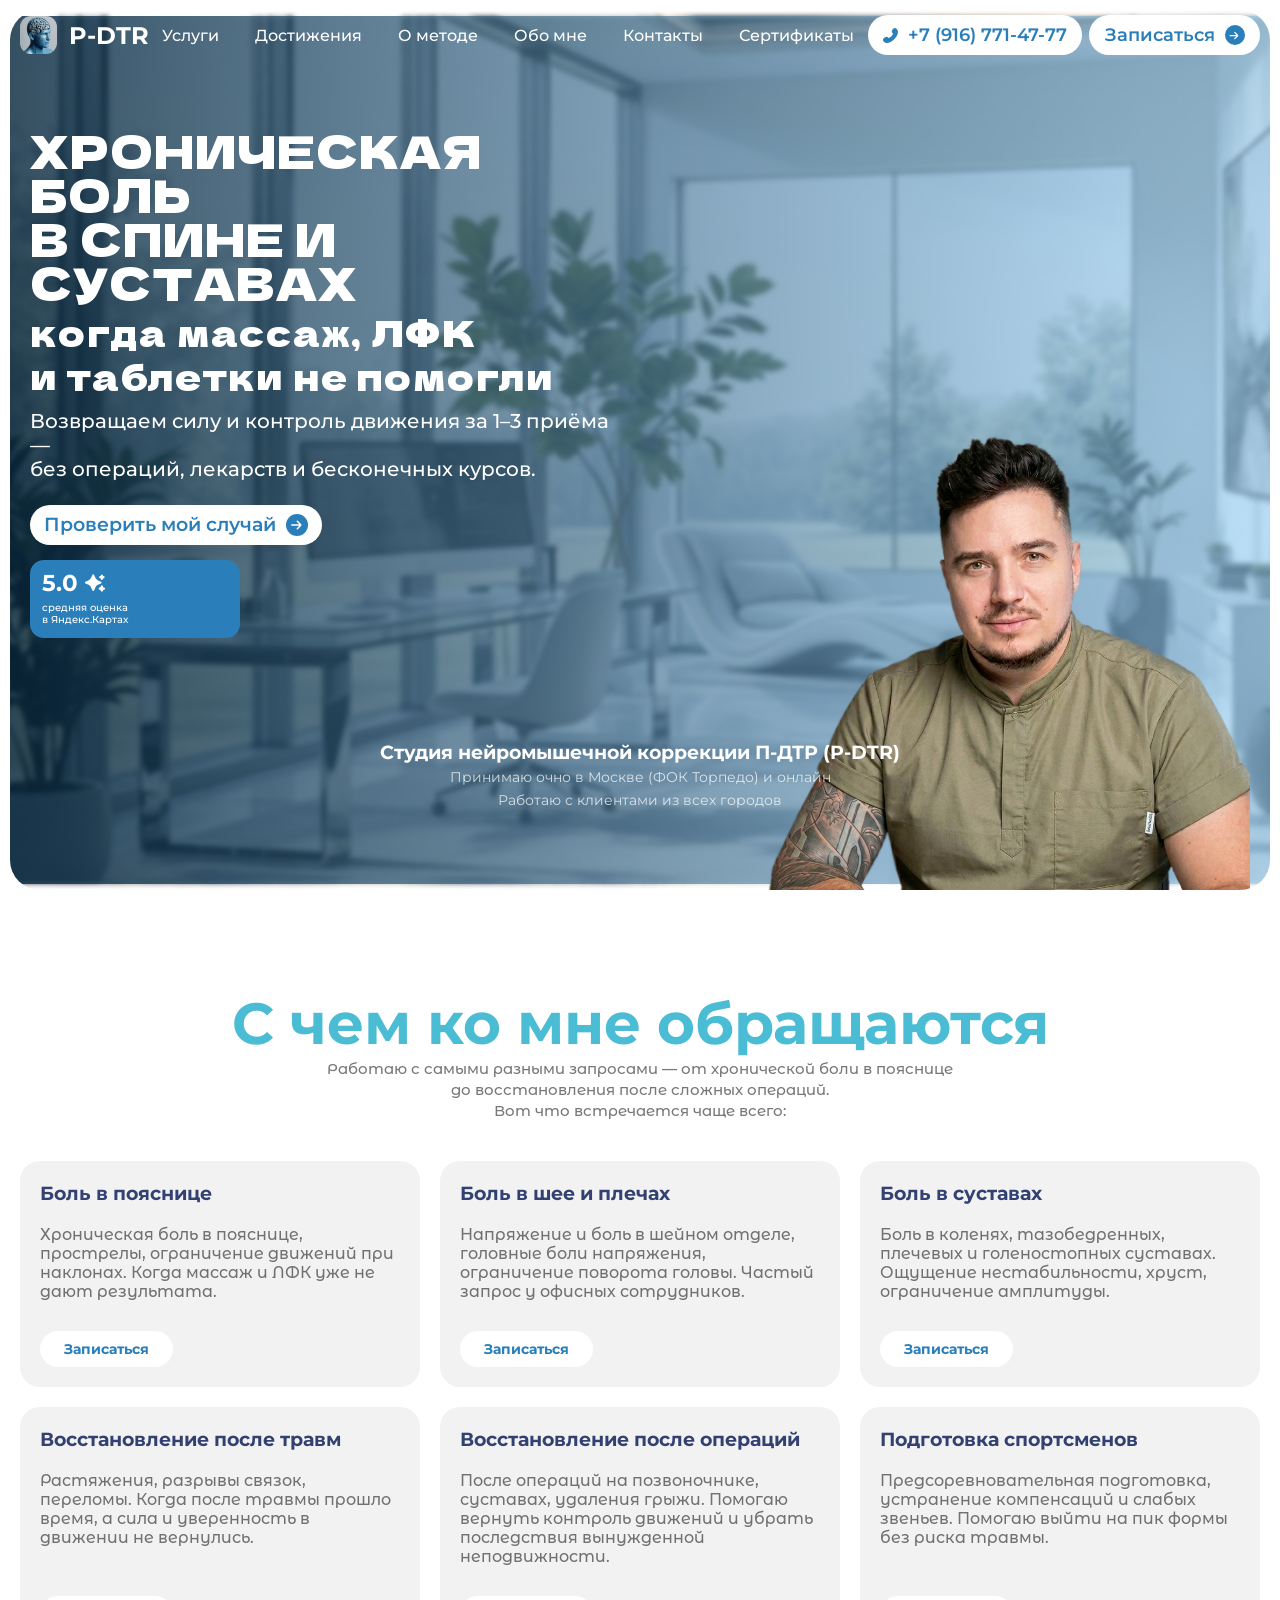
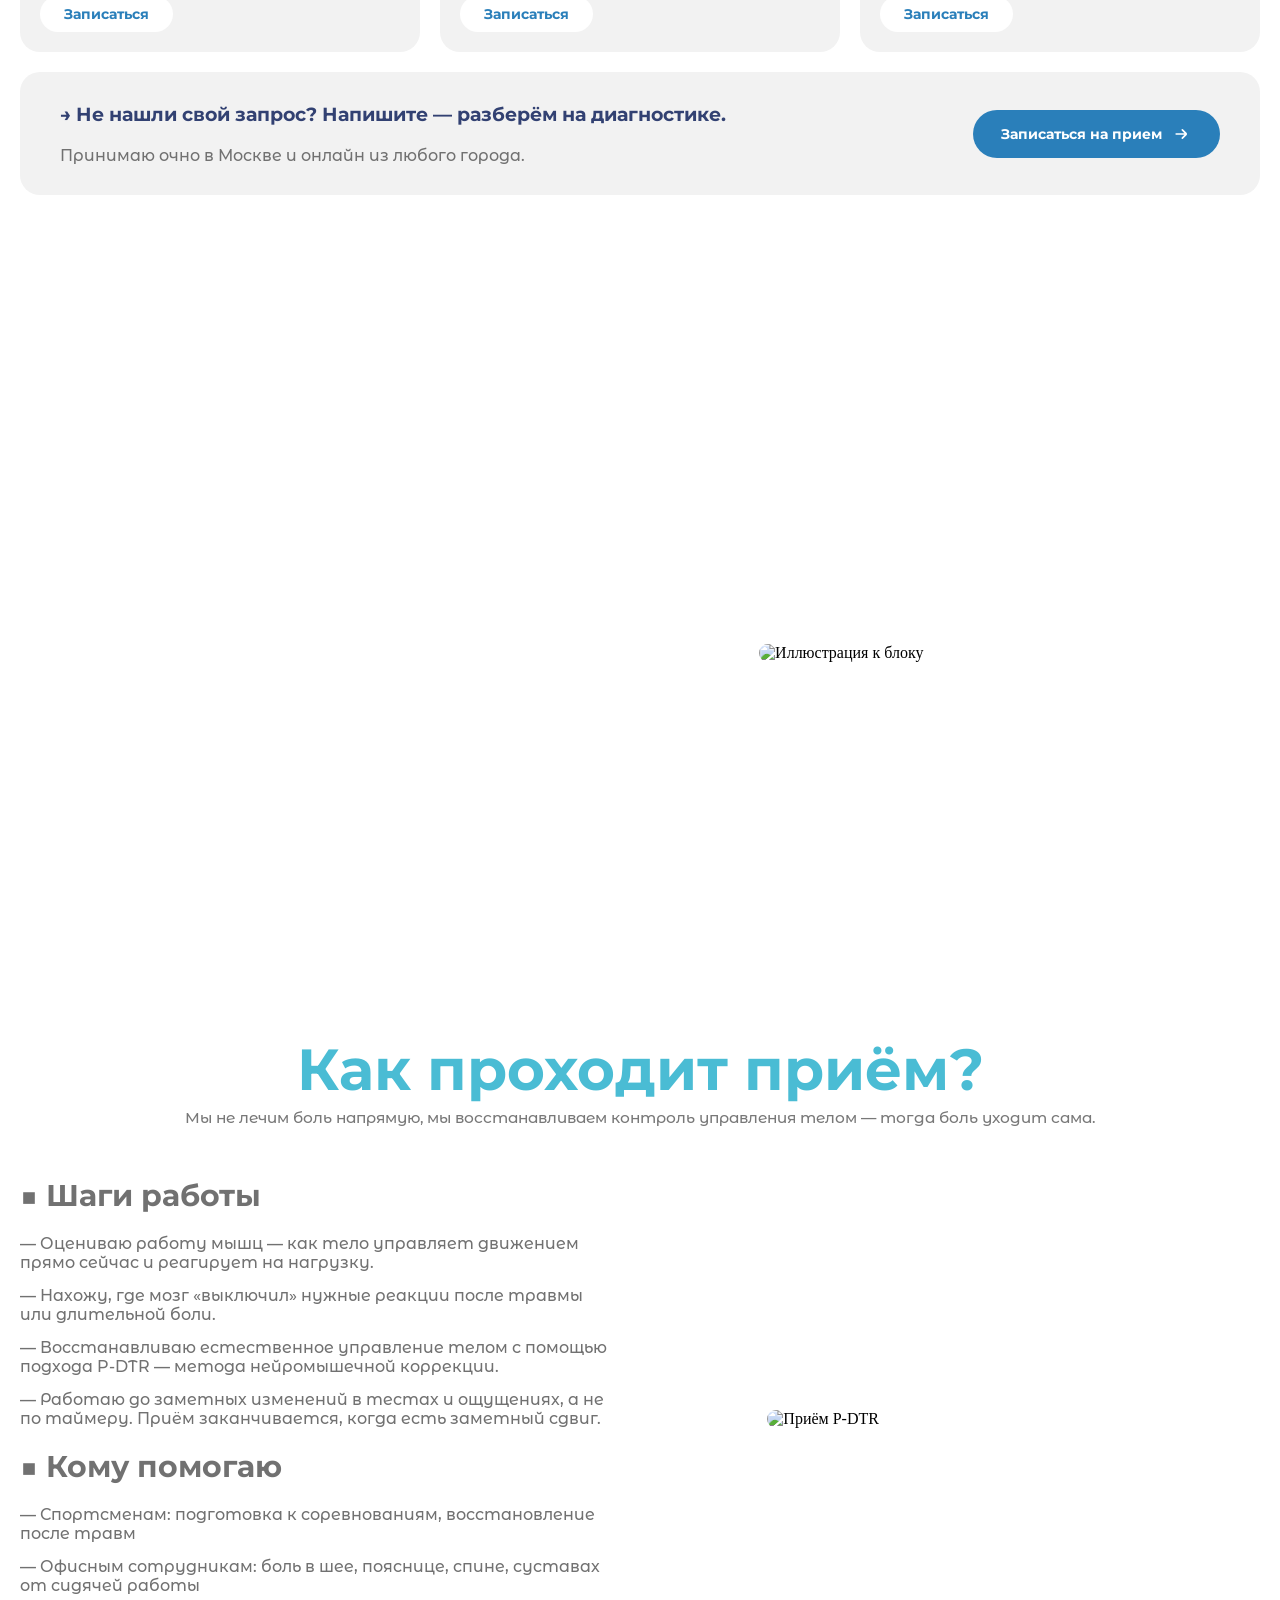
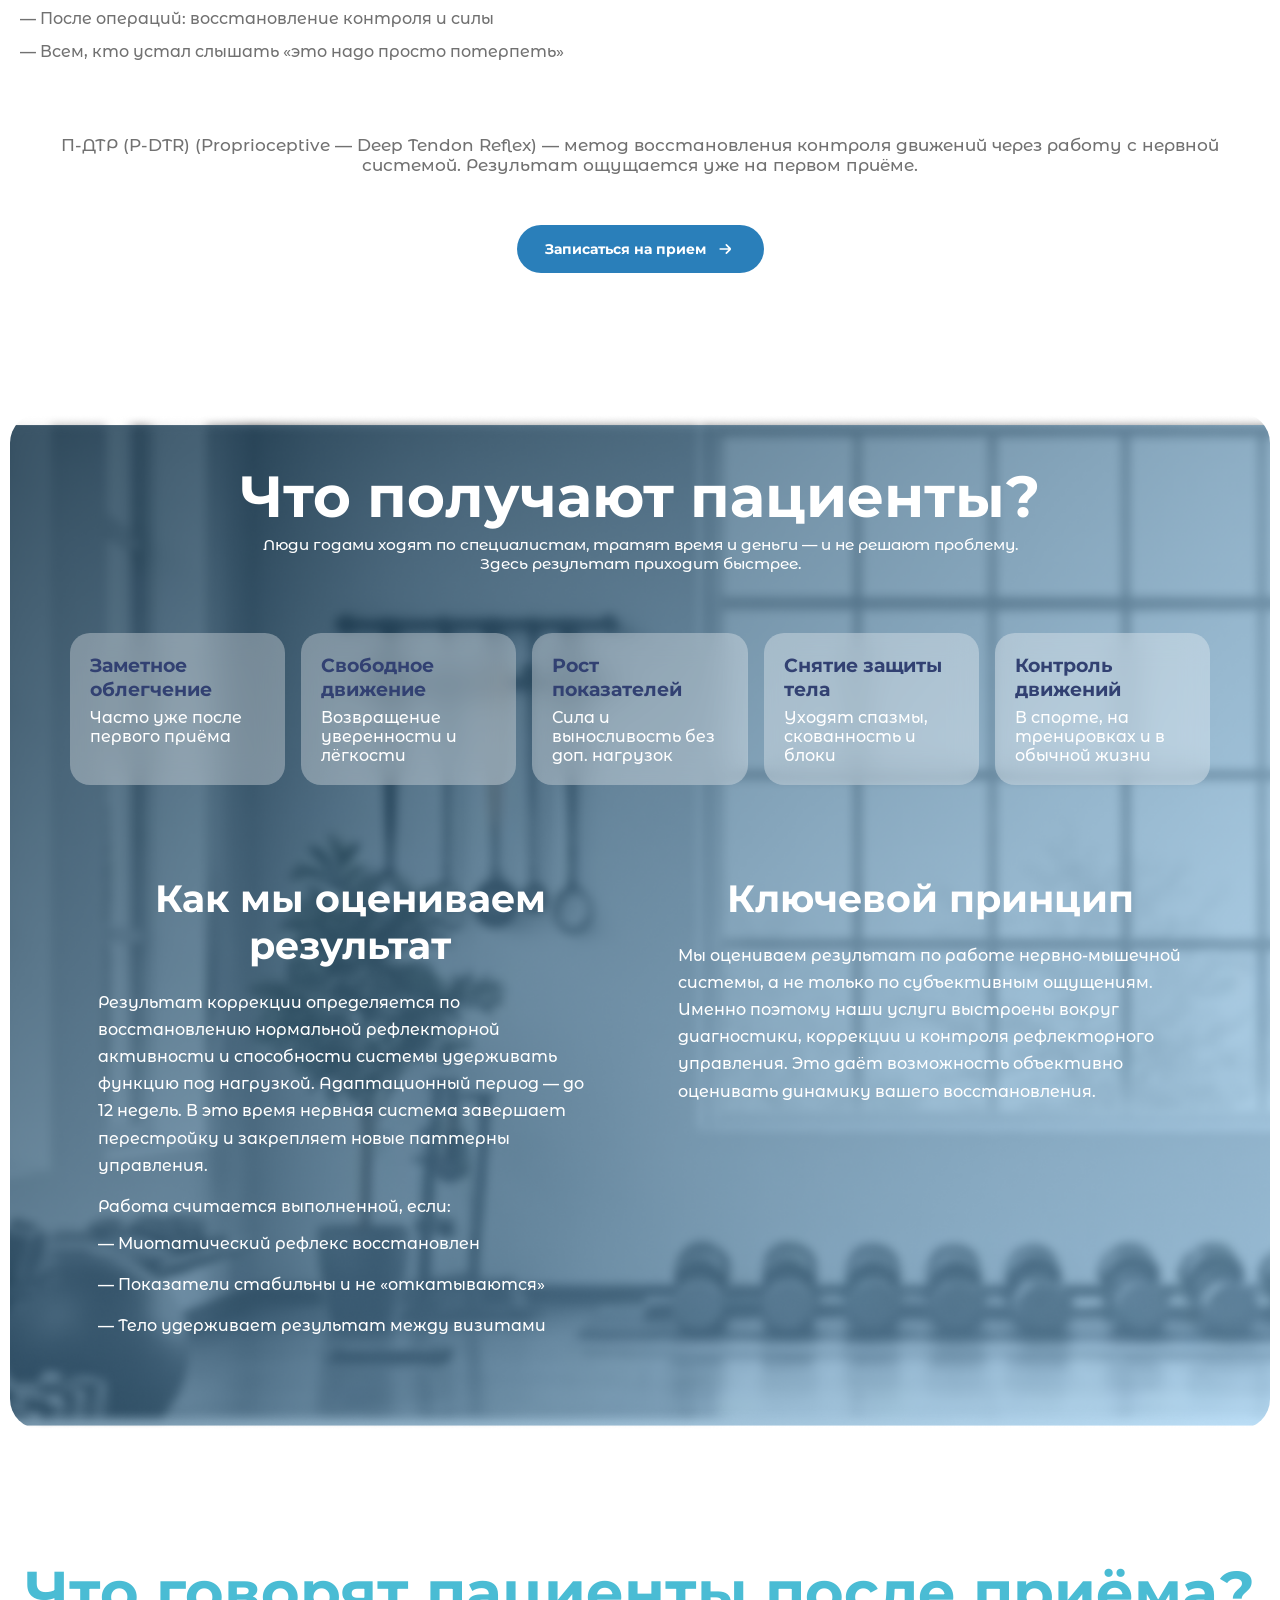
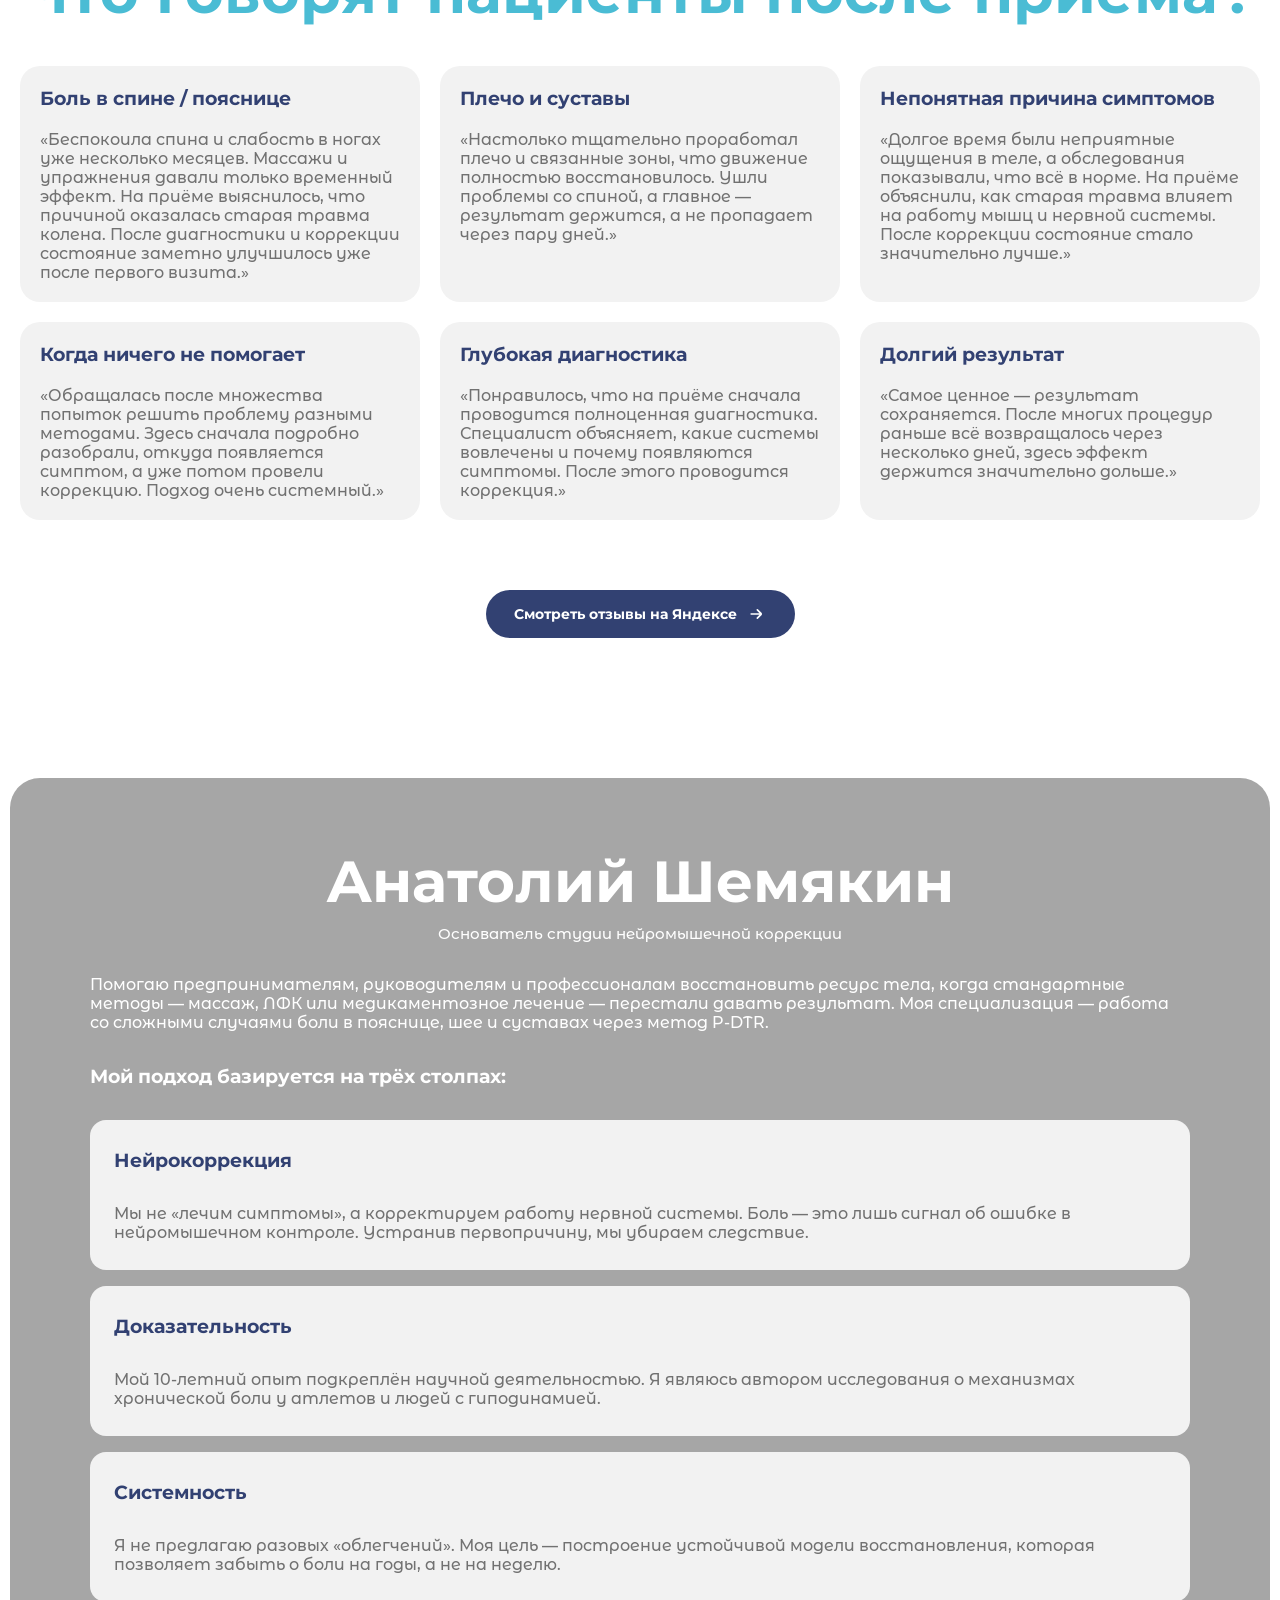
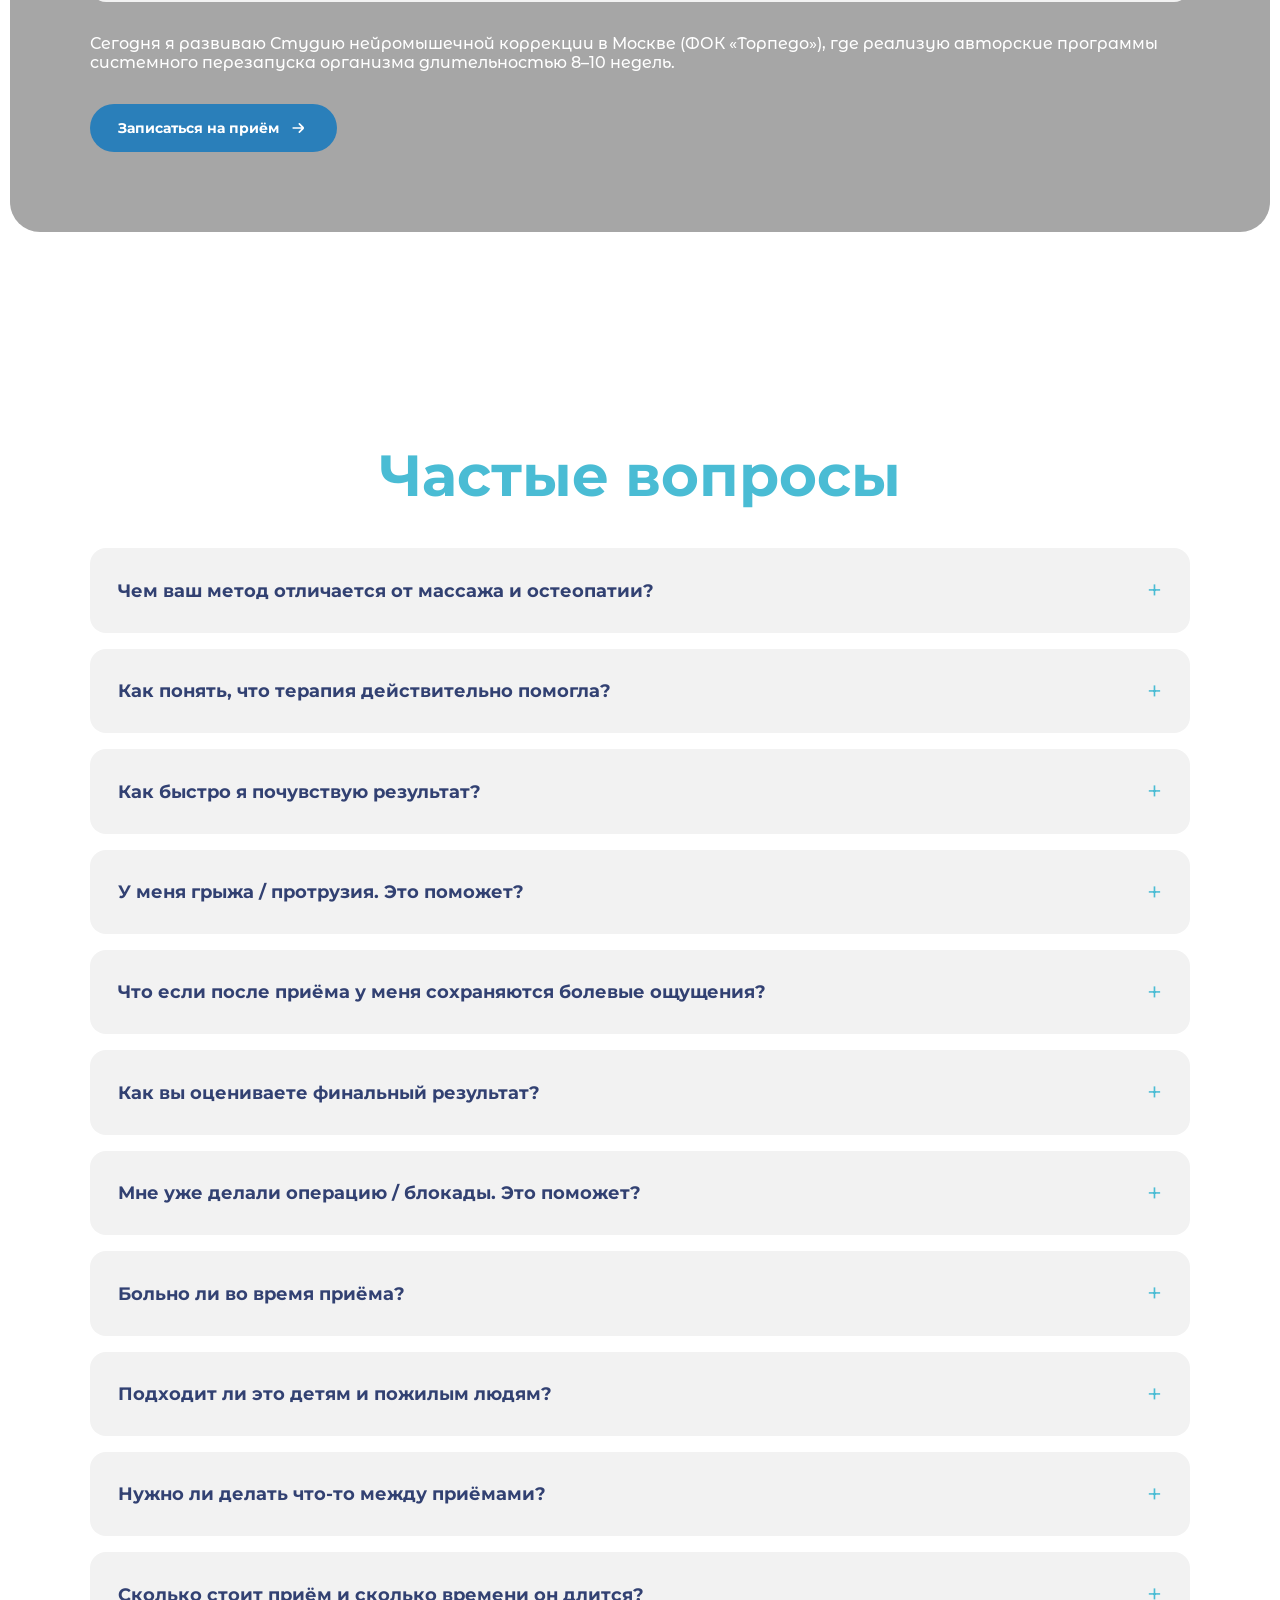
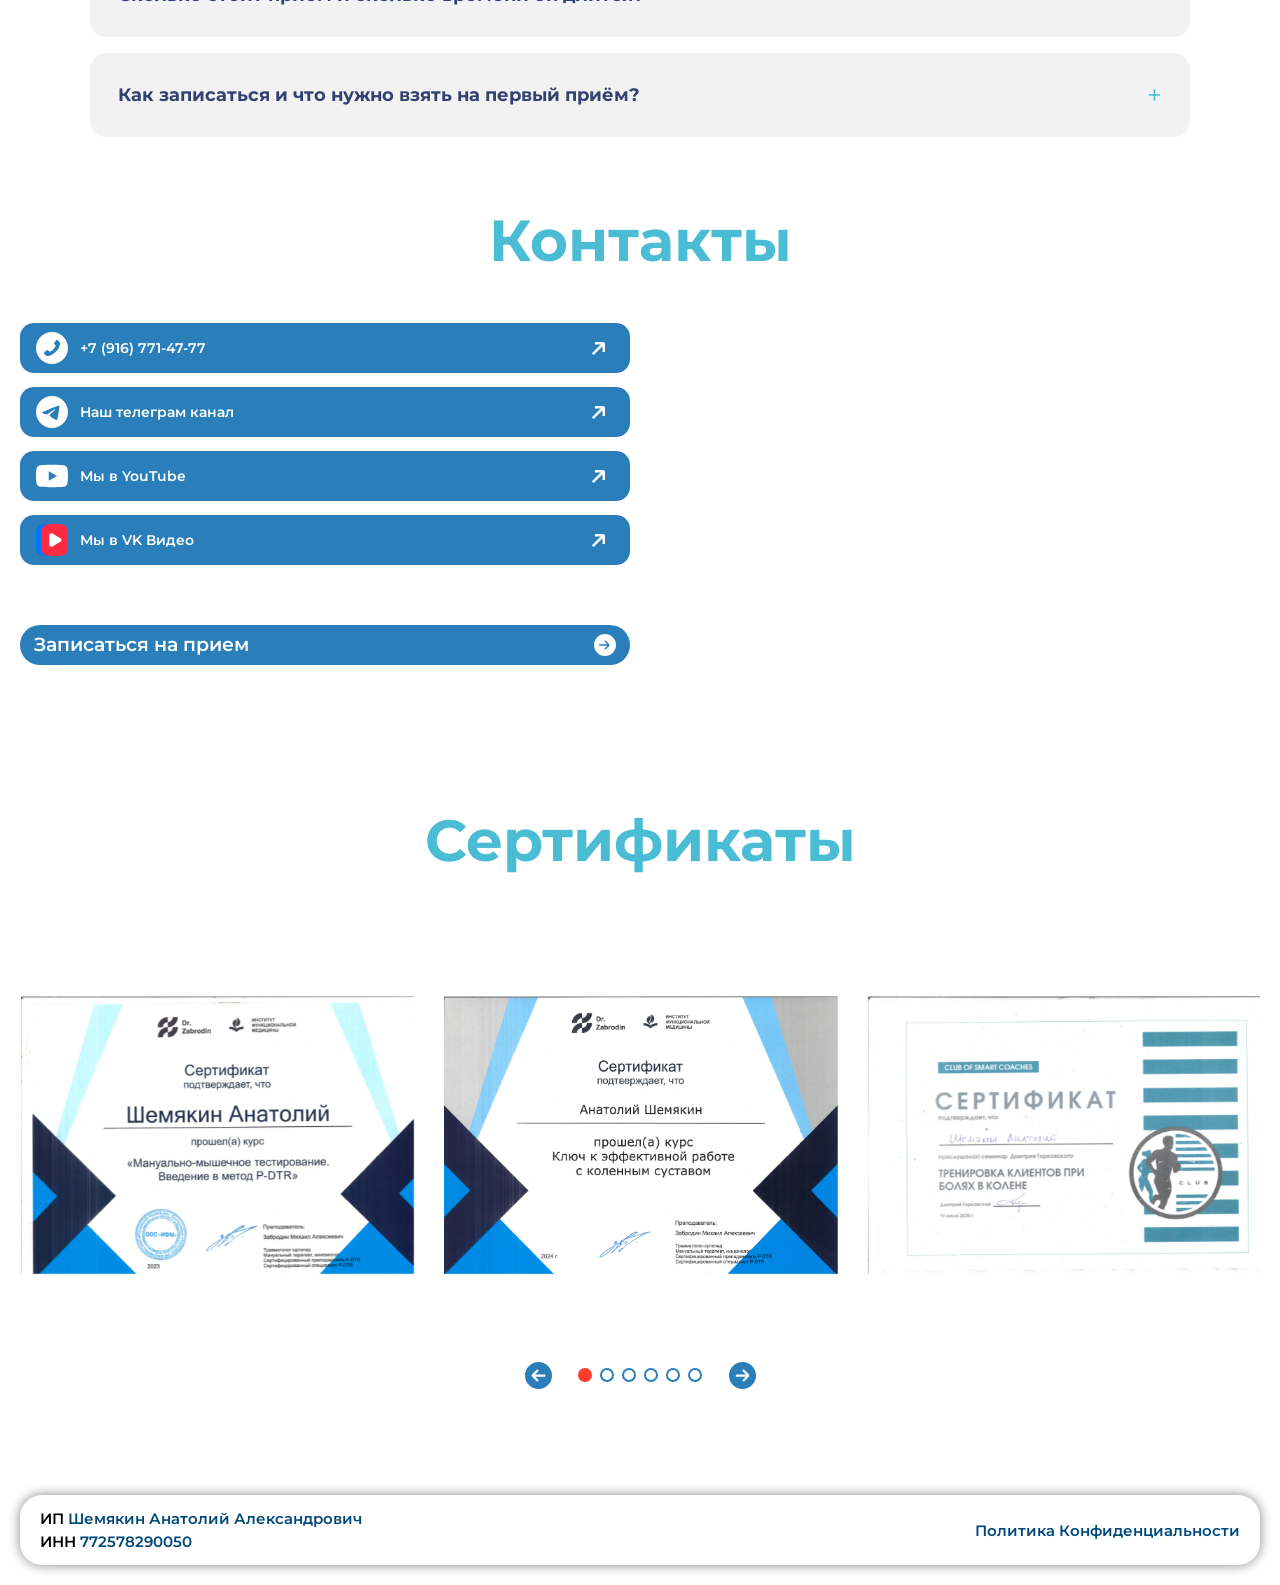
==== commit a7ee3961: "deploy: полный деплой, сброс кэша style v1.73 / adaptive v3.0 - Бургер-меню с 1250px (было 1000px) -" ====
--- a/docs/index.html
+++ b/docs/index.html
@@ -157,8 +157,8 @@
 
 		<link rel="stylesheet" href="assets/css/reset.css?v=1.25">
 		<link rel="stylesheet" href="assets/css/fonts.css?v=1.25">
-		<link rel="stylesheet" href="assets/css/style.css?v=1.72">
-		<link rel="stylesheet" href="assets/css/adaptive.css?v=2.0">
+		<link rel="stylesheet" href="assets/css/style.css?v=1.73">
+		<link rel="stylesheet" href="assets/css/adaptive.css?v=3.0">
 		<style>
 			/* LAYOUT: 2 колонки десктоп / 1 колонка мобильный */
 			.why-pain__grid {
--- a/docs/assets/css/style.css
+++ b/docs/assets/css/style.css
@@ -1,4 +1,8 @@
-﻿body {
+﻿*, *::before, *::after {
+    box-sizing: border-box;
+}
+
+body {
     background-color: #ffffff;
     overflow-x: hidden;
 }
@@ -188,7 +192,7 @@
     align-items: center;
     height: calc(100vh - 140px);
     min-height: 600px;
-    padding: 0px 0px 20px 20px;
+    padding: 0 20px 20px 20px;
     margin-top: 119px;
 }
 
@@ -215,7 +219,7 @@
 .hero__title {
     font-family: 'DelaGothicsOne', sans-serif;
     font-weight: 400;
-    font-size: 43px;
+    font-size: clamp(24px, 4vw, 54px);
     color: #ffffff;
     line-height: 1.1;
     margin: 0;
@@ -237,7 +241,7 @@
     font-size: 162px;
     display: block;
     line-height: 1;
-    white-space: nowrap;
+    white-space: normal;
 }
 
 .hero__title-line2 {
@@ -247,7 +251,7 @@
     margin-top: 6px;
     text-transform: none;
     letter-spacing: 0.05em;
-    white-space: nowrap;
+    white-space: normal;
 }
 
 .hero__title-sub {
@@ -309,6 +313,8 @@
     min-height: 40px;
     border: none;
     user-select: none;
+    max-width: 100%;
+    white-space: normal;
 }
 
 .hero__button:hover {
--- a/docs/assets/css/adaptive.css
+++ b/docs/assets/css/adaptive.css
@@ -1,7 +1,8 @@
 /* ================================================================
-   ADAPTIVE.CSS — Refactored v2.0
-   Подход: clamp() для плавного масштабирования + 3 layout-брейкпоинта
-   Брейкпоинты: ≤1000px | ≤700px | ≤480px
+   ADAPTIVE.CSS — Refactored v3.0
+   Подход: clamp() для плавного масштабирования + 4 layout-брейкпоинта
+   Брейкпоинты: ≤1250px | ≤700px | ≤480px
+   Бургер: ≤1250px (перенесено с 1000px)
    ЗАПРЕЩЕНО трогать: цвета, шрифты, скругления, эффекты
    ================================================================ */
 
@@ -49,13 +50,13 @@
 }
 
 /* ─── HERO: заголовок ─── */
-/* line1: 28px @ 360px → 48px @ 1000px → 78px @ 2000px */
+/* line1: 18px @ 320px → 22px @ 480px → 36px @ 1000px → 78px @ 2000px */
 .hero__title-line1 {
-    font-size: clamp(22px, calc(18px + 3vw), 78px);
-}
-/* line2: 21px @ 200px → 33px @ 1000px → 48px @ 2000px */
+    font-size: clamp(18px, calc(8px + 2.8vw), 78px);
+}
+/* line2: 15px @ 320px → 19px @ 480px → 30px @ 1000px → 48px @ 1818px */
 .hero__title-line2 {
-    font-size: clamp(21px, calc(18px + 1.5vw), 48px);
+    font-size: clamp(15px, calc(8px + 2.2vw), 48px);
 }
 /* description: 13px ≤ 640px → 17px @ 1000px → 28px @ 2000px */
 .hero__description {
@@ -73,7 +74,7 @@
 
 /* ─── HERO: политика ─── */
 .policy__title {
-    font-size: clamp(20px, 4vw, 95px);
+    font-size: clamp(22px, 2.5vw, 38px);
 }
 
 /* ─── CTA-кнопки (Hero, Method, Online, Contact) ─── */
@@ -191,11 +192,11 @@
 }
 
 /* ══════════════════════════════════════════════════════════════
-   § 2b  СРЕДНИЙ ДЕСКТОП  (1001px – 1500px)
-         Уменьшаем nav-link чтобы шапка не складывалась в 2 строки
-         при 1440px и похожих разрешениях
-   ══════════════════════════════════════════════════════════════ */
-@media (min-width: 1001px) and (max-width: 1500px) {
+   § 2b  СРЕДНИЙ ДЕСКТОП  (1251px – 1500px)
+         Уменьшаем nav-link чтобы шапка не складывалась в 2 строки.
+         Ниже 1251px nav скрыта и заменена бургером.
+   ══════════════════════════════════════════════════════════════ */
+@media (min-width: 1251px) and (max-width: 1500px) {
     .nav-link {
         font-size: 16px;
         padding: 8px 12px;
@@ -204,14 +205,13 @@
 
 
 /* ══════════════════════════════════════════════════════════════
-   § 3  МОБАЙЛ / ПЛАНШЕТ  (max-width: 1000px)
-        Бургер активен, навигация скрыта, Hero — 1 колонка.
-        Конкретные значения дублируют §8 и нужны для layout-логики
-        (не для размеров — они управляются clamp из §1).
-   ══════════════════════════════════════════════════════════════ */
-@media (max-width: 1000px) {
-
-    /* ─── Хедер ─── */
+   § 3  ПЛАНШЕТ / МОБАЙЛ  (max-width: 1250px)
+        Бургер активен (≤1250px), навигация скрыта, Hero — 1 колонка.
+        Хедер: только логотип + иконка бургера.
+   ══════════════════════════════════════════════════════════════ */
+@media (max-width: 1250px) {
+
+    /* ─── Хедер: компактный — только логотип ─── */
     .header { margin-bottom: 7px; }
     .header__content-logo { gap: 7px; }
 
@@ -223,11 +223,11 @@
     }
     .header__content-logo-text { font-size: 20px; }
 
-    /* Кнопка телефона: иконка вместо текстовой */
+    /* Все кнопки телефона скрыты — телефон уходит в бургер-меню */
     .header__content-button-tel  { display: none; }
-    .mobile-adaptive-tel          { display: flex; }
-
-    /* ─── Hero ─── */
+    .mobile-adaptive-tel          { display: none; }
+
+    /* ─── Hero: 1 колонка начиная с 1250px ─── */
     .hero__content { grid-template-columns: 1fr; }
     .hero__image   { display: none; }
 
@@ -235,12 +235,11 @@
     .hero__title-line1,
     .hero__title-line2 { white-space: normal; }
 
-    /* Кнопка + рейтинг — горизонтально */
+    /* Кнопка + рейтинг — вертикально (безопасная зона при сужении) */
     .hero-correct {
-        flex-direction: row;
-        align-items: center;
-        justify-content: space-between;
-        padding: 0 20px 0 0;
+        flex-direction: column;
+        align-items: flex-start;
+        padding: 0;
         margin-top: -10px;
     }
 
@@ -285,6 +284,9 @@
 
     /* ─── Hero author label ─── */
     .hero__author-label { white-space: normal; width: 90%; bottom: 12px; }
+
+    /* ─── Results: 1 колонка ─── */
+    .results__cards { grid-template-columns: 1fr; }
 }
 
 
@@ -339,13 +341,8 @@
    ══════════════════════════════════════════════════════════════ */
 @media (max-width: 480px) {
 
-    /* ─── Hero заголовок: уменьшаем для 2 строк ─── */
-    .hero__title-line1 { font-size: 22px; }
-    .hero__title-line2 { font-size: 19px; }
-    .hero__description { font-size: 13px; margin-bottom: 10px; padding-right: 20px; }
-
-    /* ─── Hero CTA: кнопка и рейтинг стопкой ─── */
-    .hero-correct { flex-direction: column; }
+    /* ─── Hero описание: чуть компактнее на малых экранах ─── */
+    .hero__description { font-size: 13px; margin-bottom: 10px; }
 
     /* Рейтинг-карточка: компактная вертикальная ─── */
     .rating-card {
@@ -417,11 +414,12 @@
 
 
 /* ══════════════════════════════════════════════════════════════
-   § 6  СБРОС ФИКСИРОВАННОГО ХЕДЕРА  (max-width: 900px)
+   § 6  СБРОС ФИКСИРОВАННОГО ХЕДЕРА  (max-width: 1250px)
         Убирает fixed-позиционирование — хедер становится частью
-        потока страницы; hero не перекрывается хедером
-   ══════════════════════════════════════════════════════════════ */
-@media (max-width: 900px) {
+        потока страницы; hero не перекрывается хедером.
+        Совпадает с порогом бургера: при бургере хедер всегда в потоке.
+   ══════════════════════════════════════════════════════════════ */
+@media (max-width: 1250px) {
     .header {
         position: relative;
         top: auto;
@@ -649,11 +647,10 @@
     fill: #fff;
 }
 
-/* Показываем бургер и скрываем десктопные элементы на мобильных */
-@media (max-width: 1000px) {
+/* Показываем бургер и скрываем десктопные элементы начиная с 1250px */
+@media (max-width: 1250px) {
     .header__content-nav    { display: none !important; }
     .header__content-button { display: none !important; }
-    .results__cards         { grid-template-columns: 1fr; }
 
     .burger-btn {
         display: flex !important;
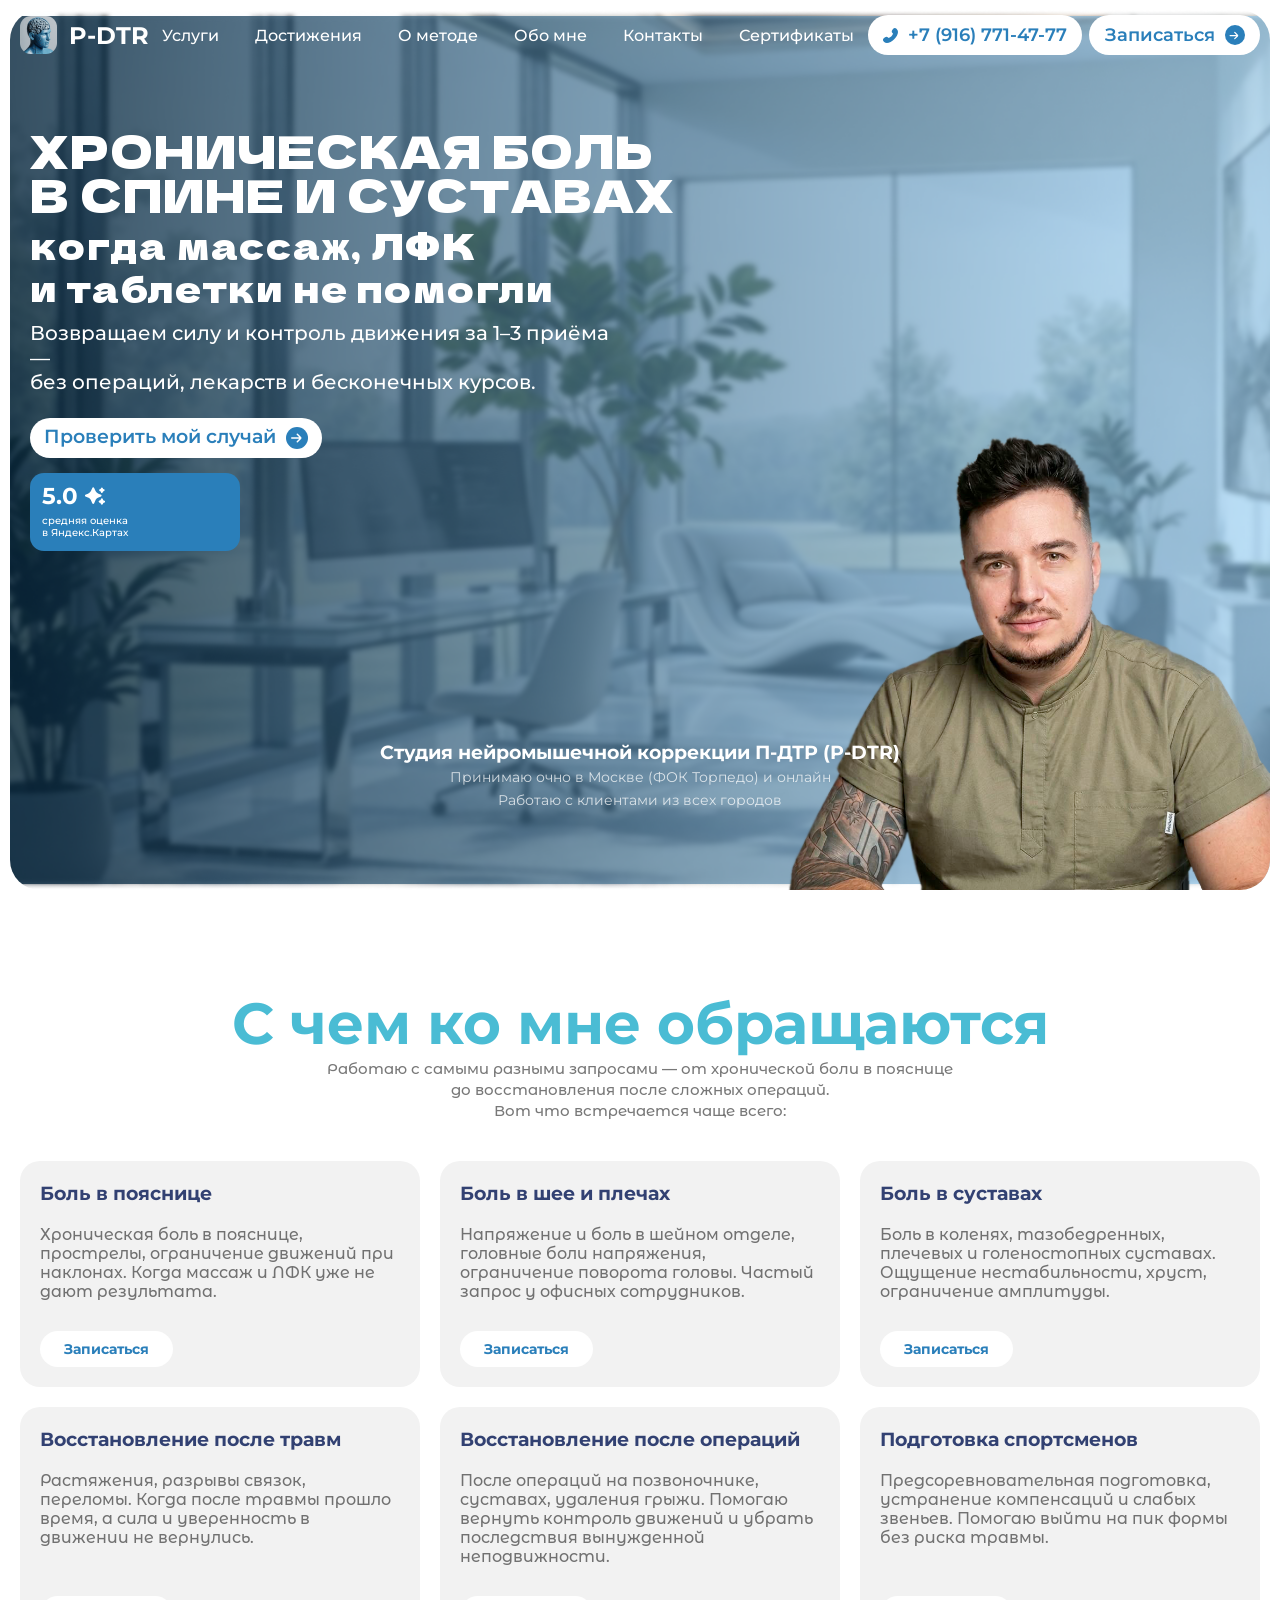
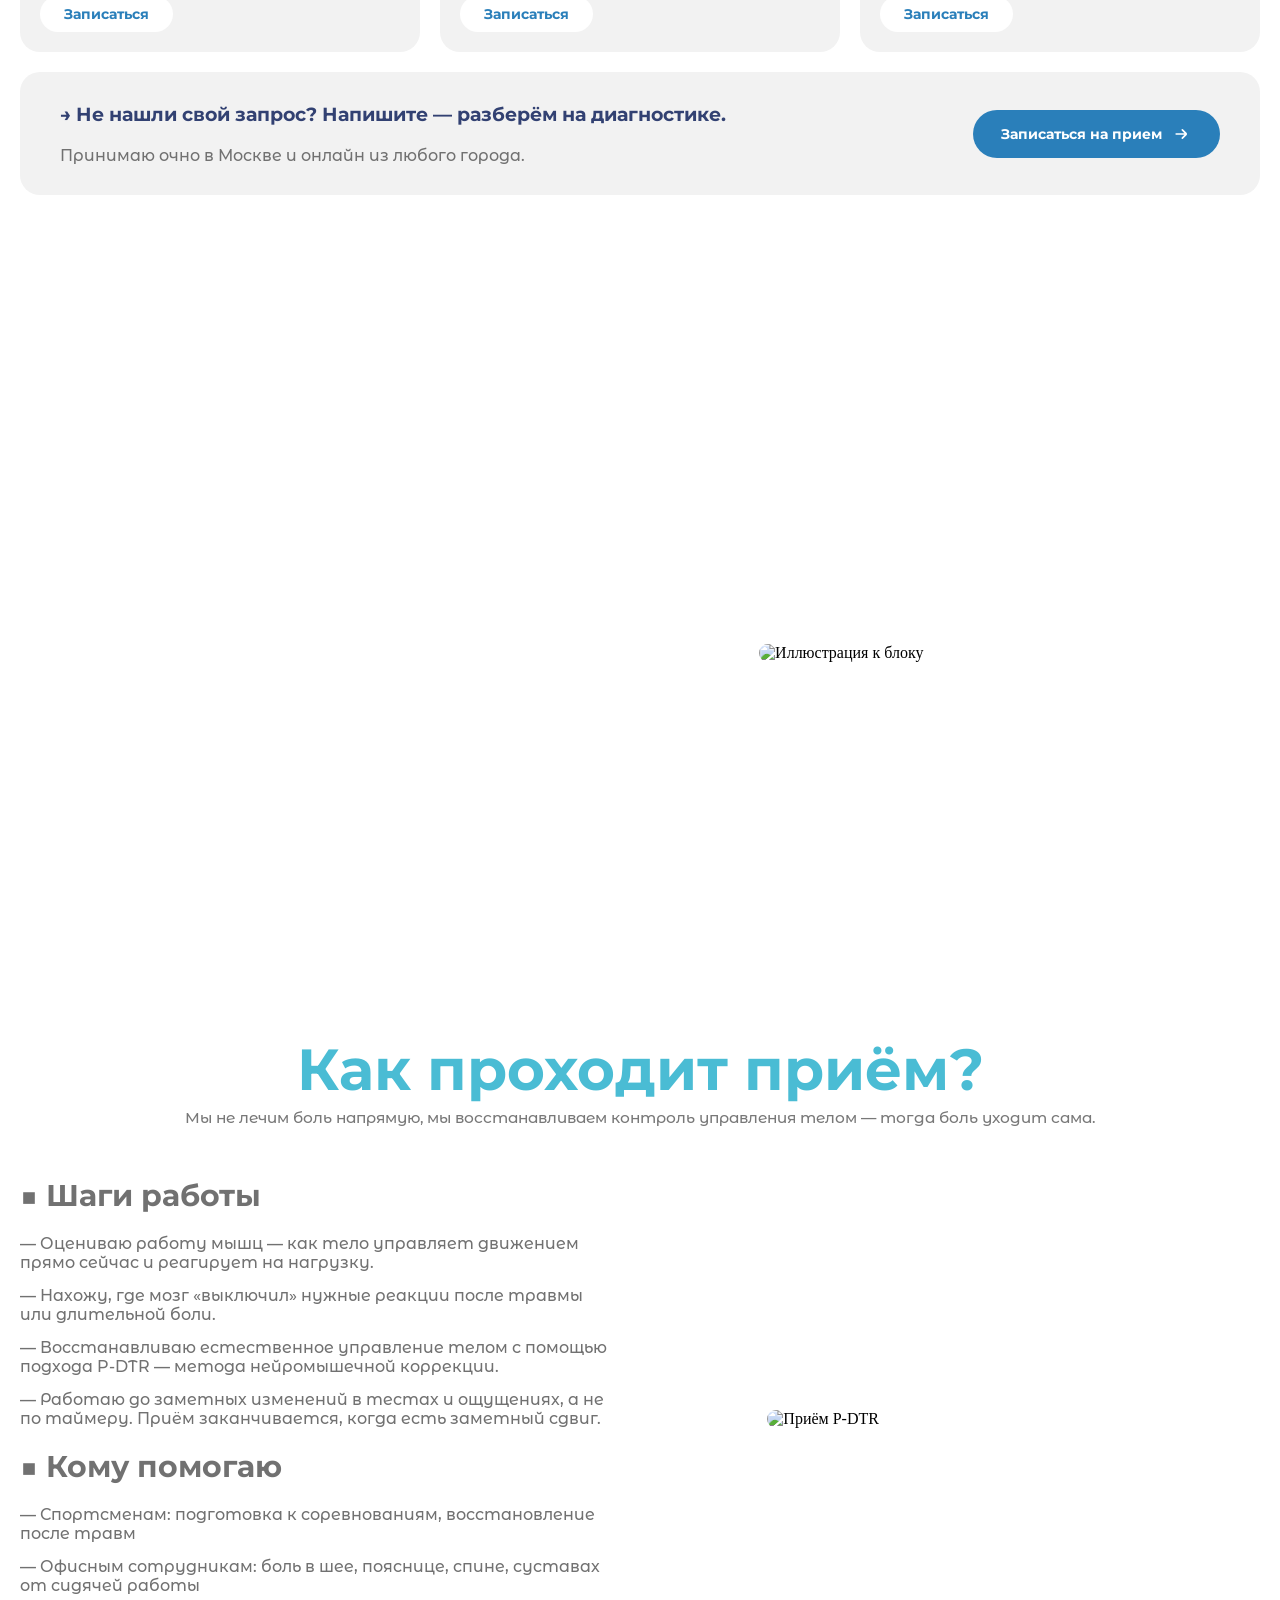
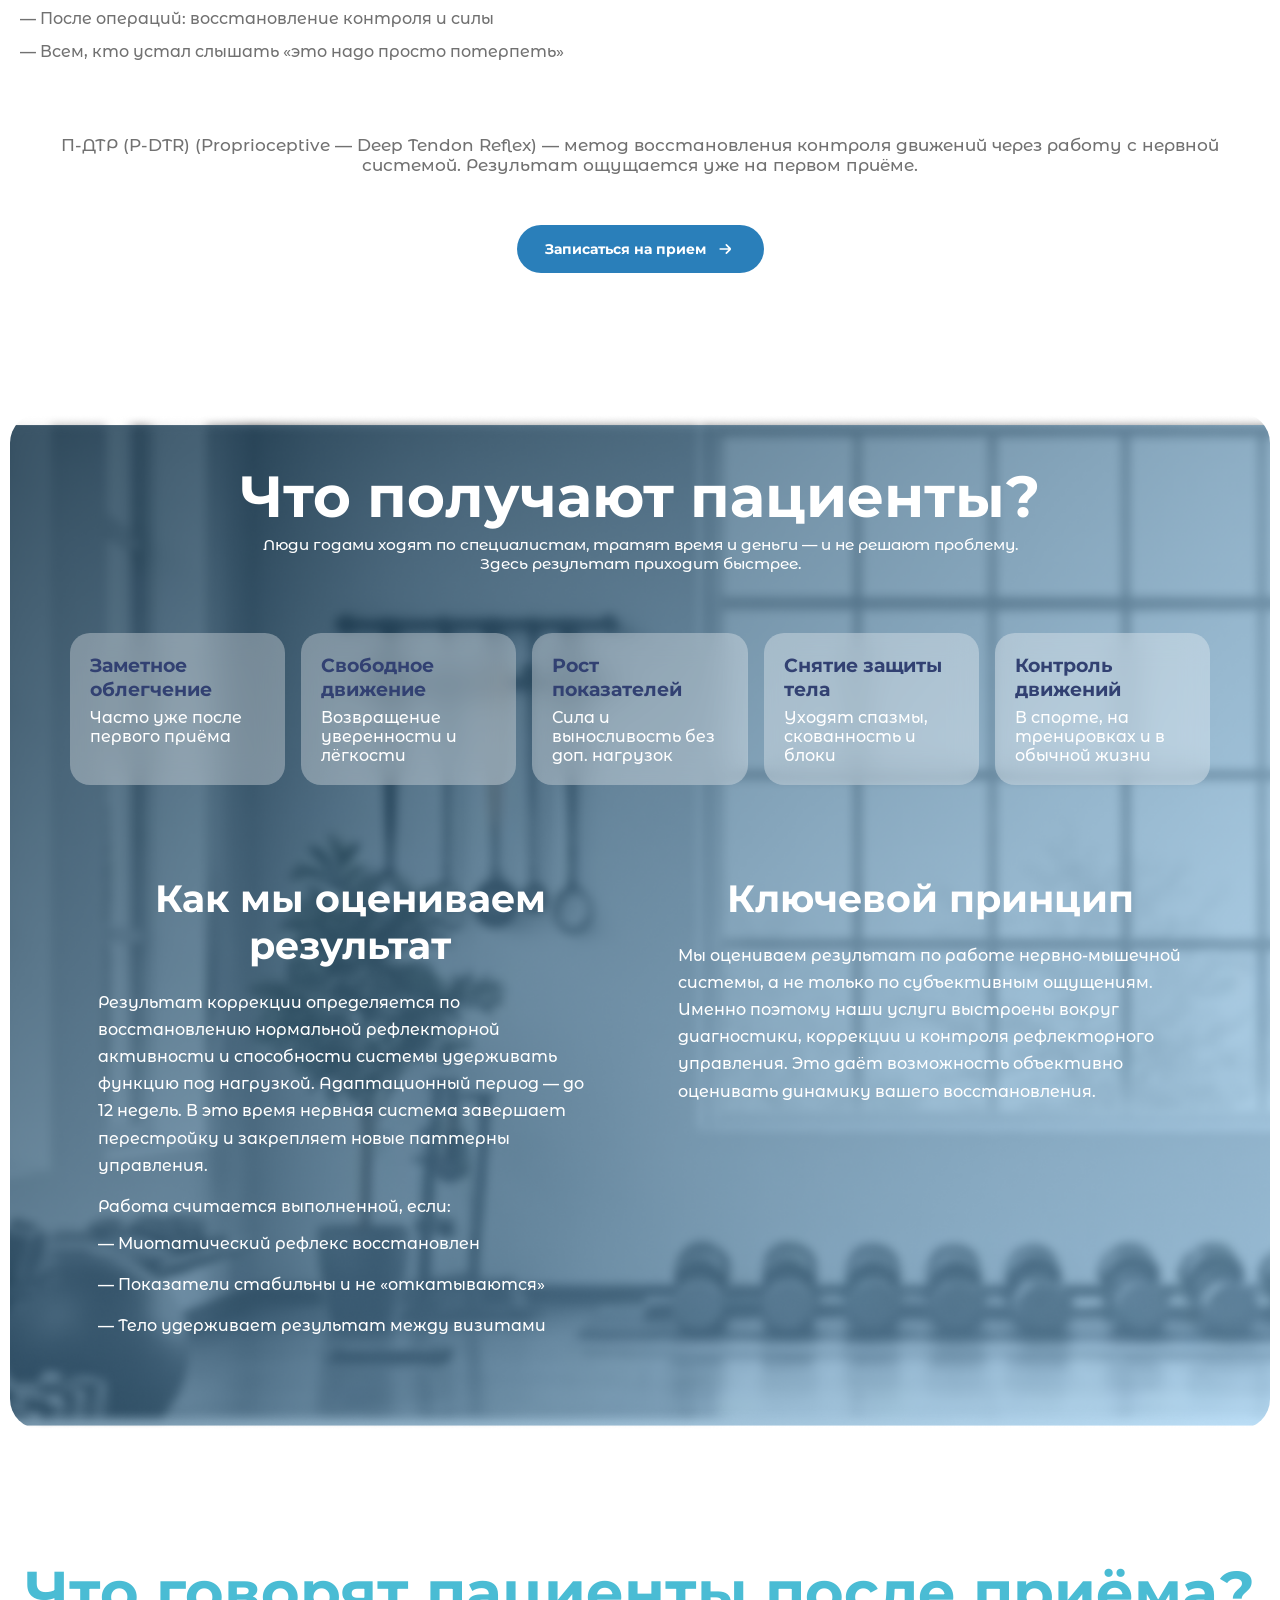
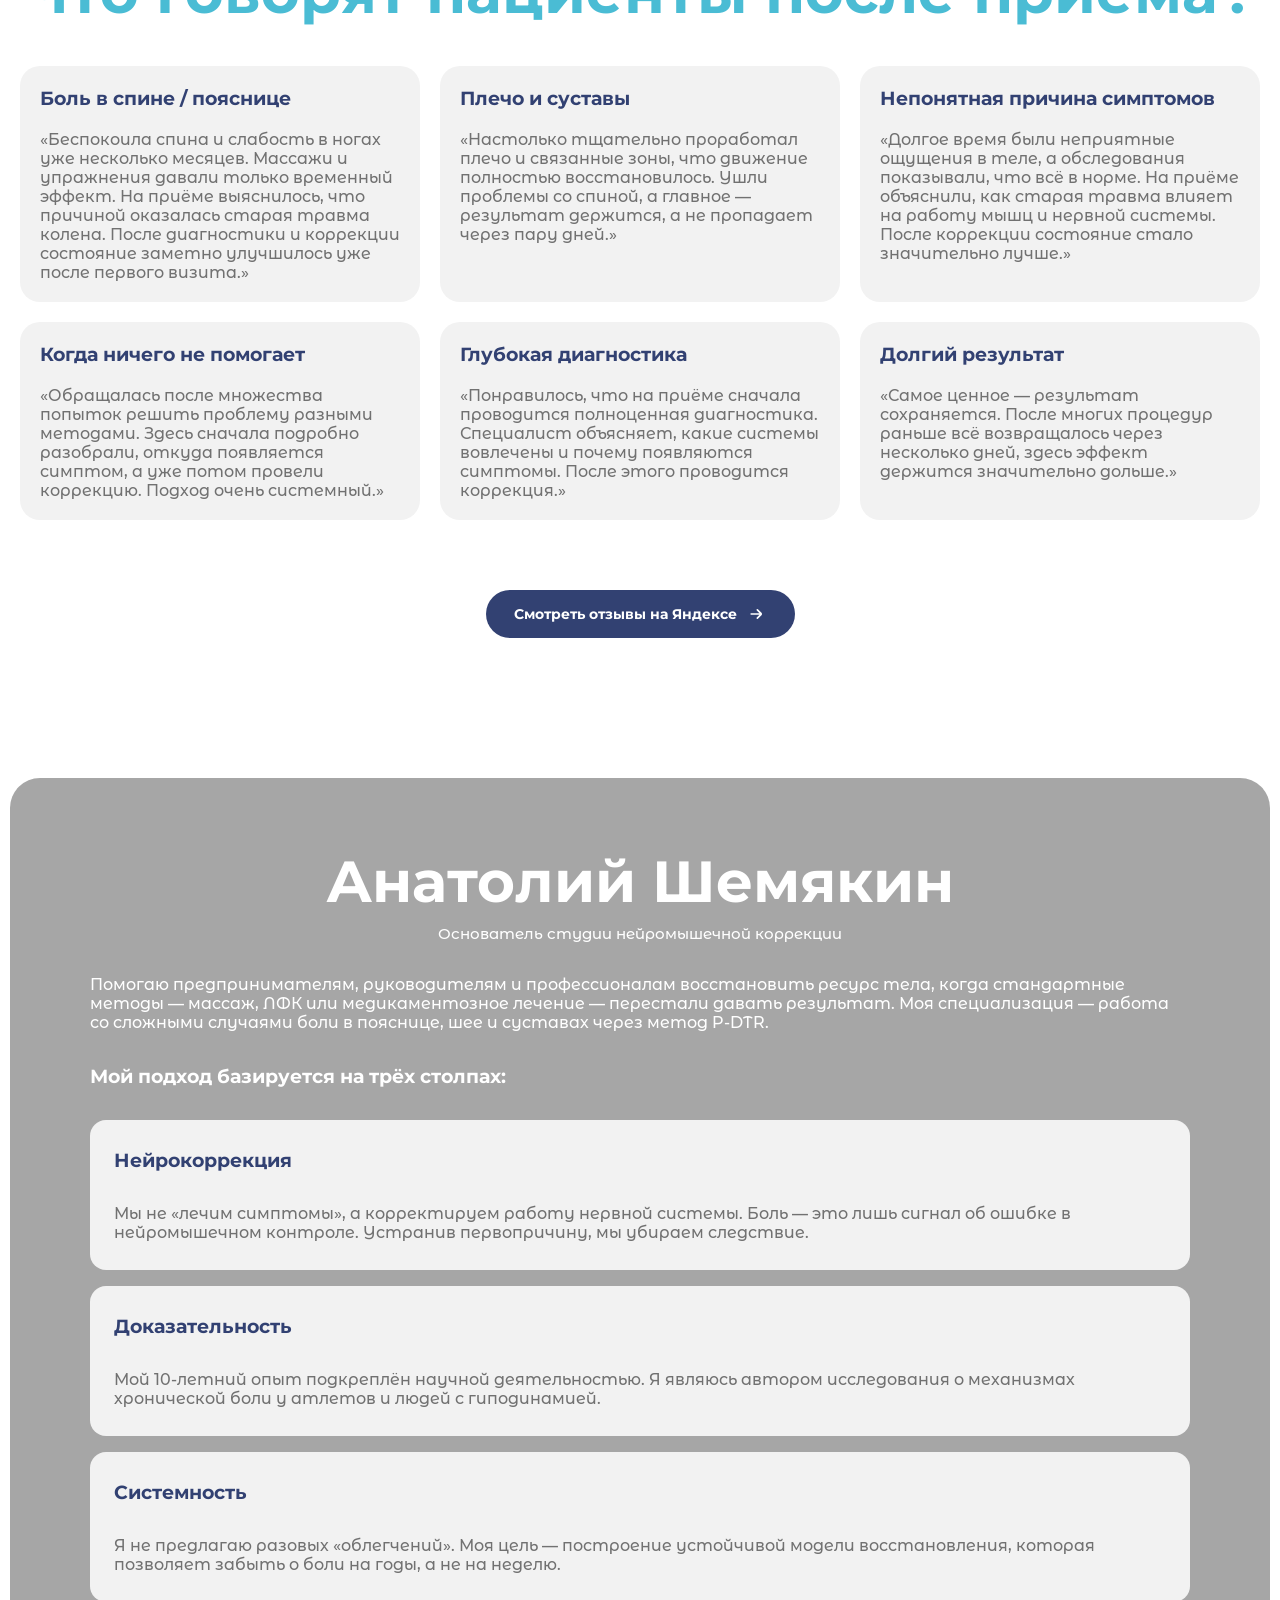
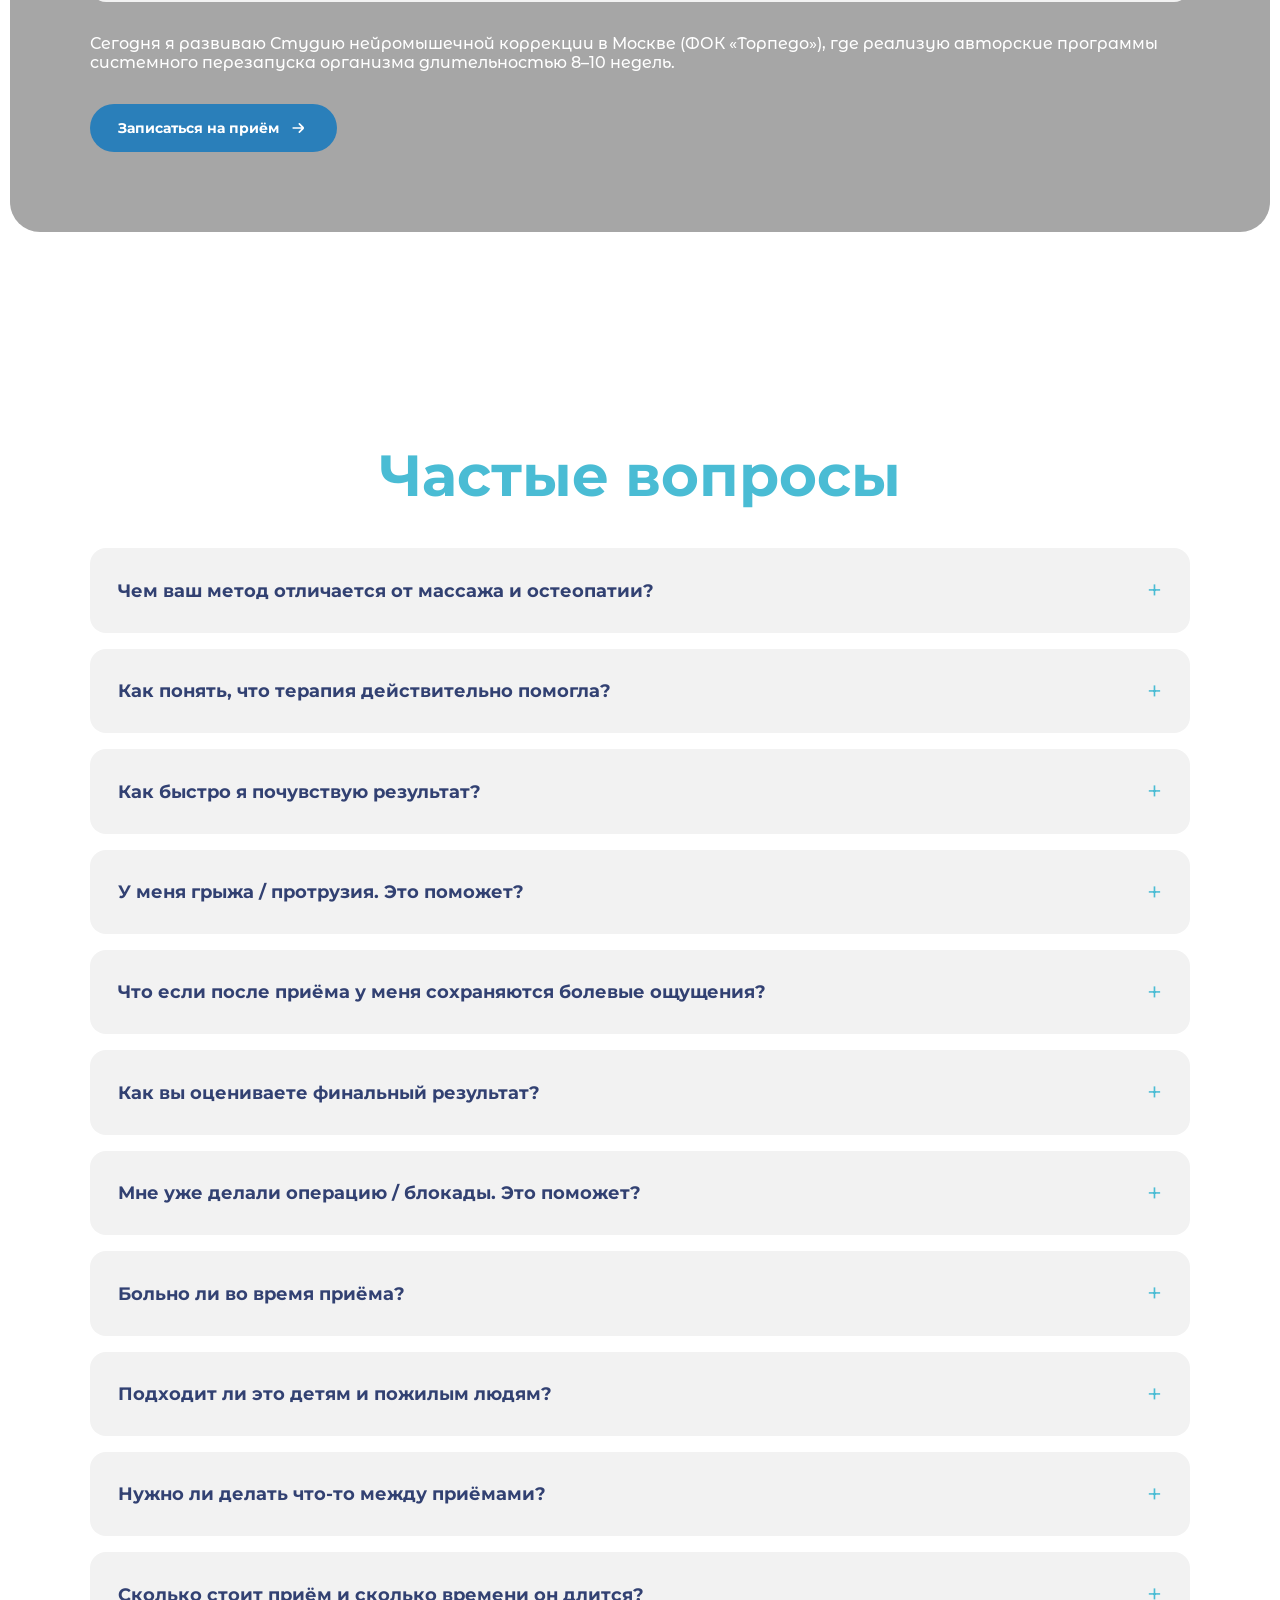
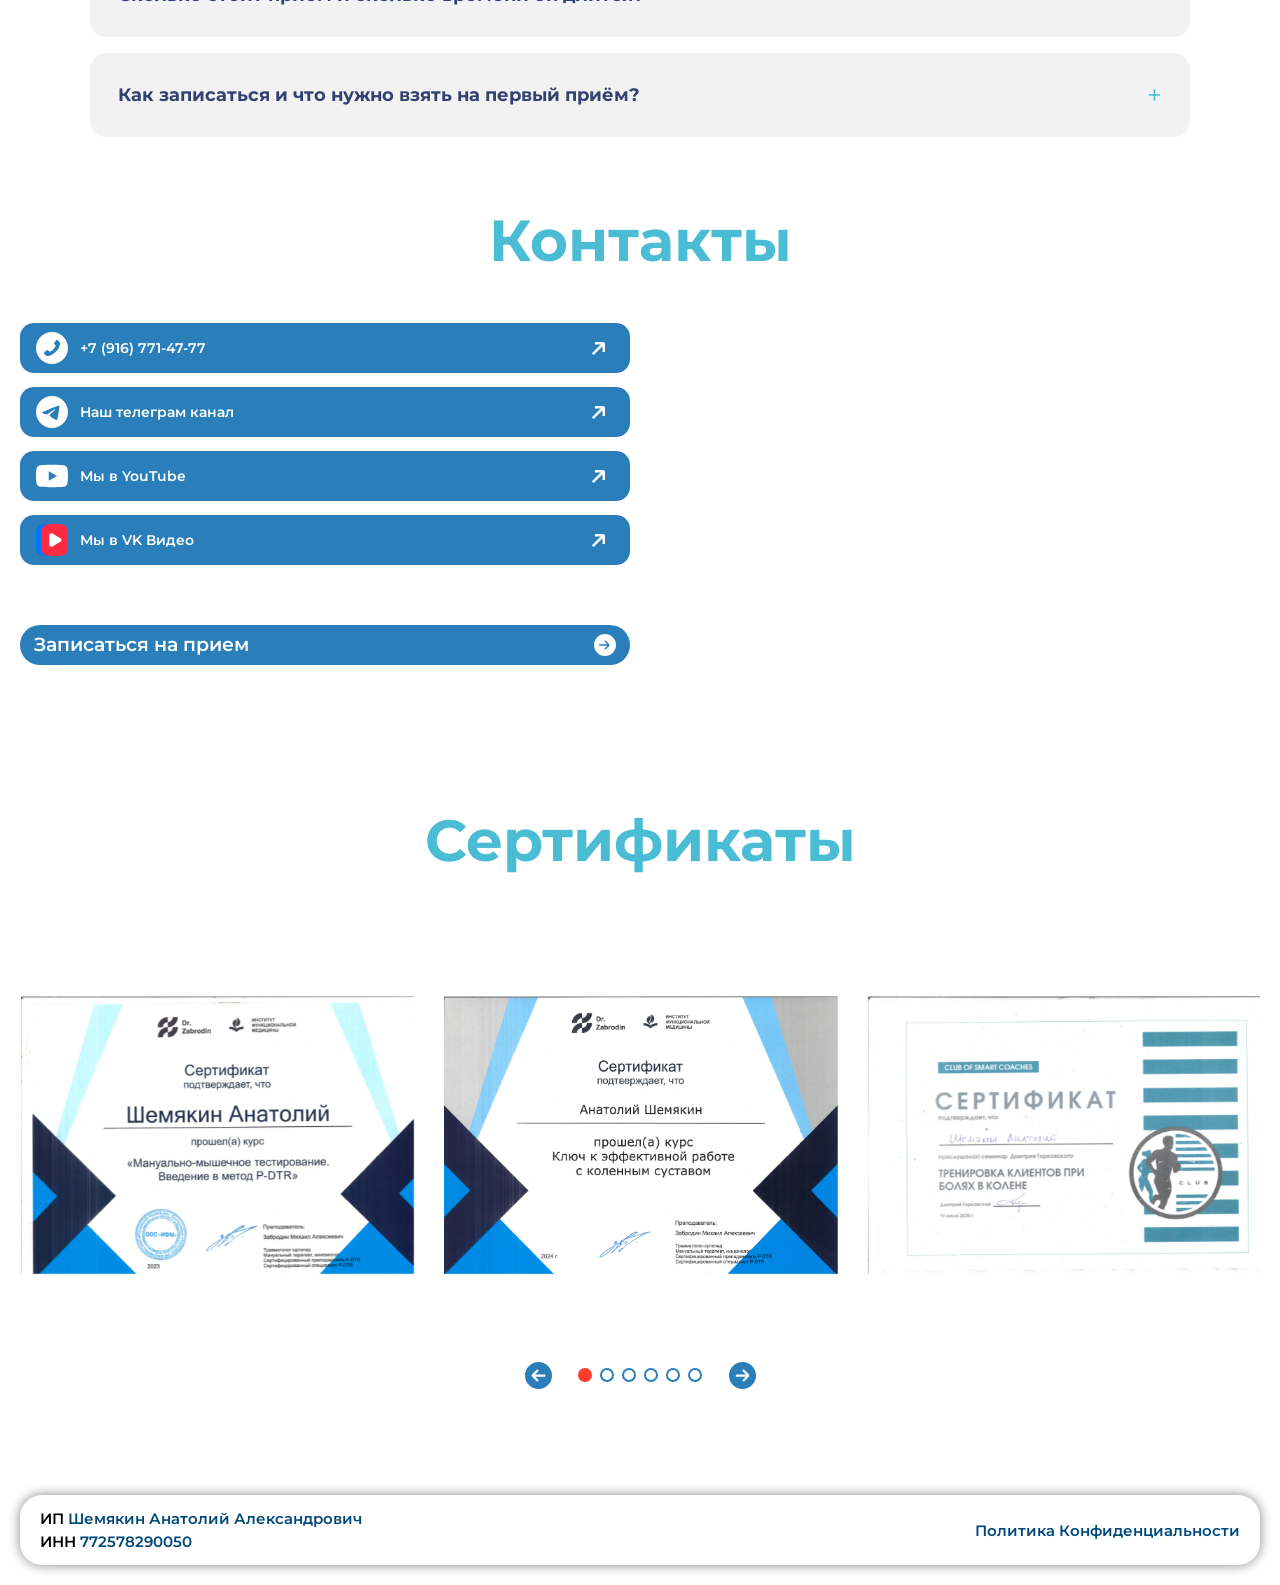
==== commit 729303d4: "fix: заголовок hero всегда в 2 строки (white-space: nowrap + <br>) Убран white-space: normal из adap" ====
--- a/docs/index.html
+++ b/docs/index.html
@@ -157,7 +157,7 @@
 
 		<link rel="stylesheet" href="assets/css/reset.css?v=1.25">
 		<link rel="stylesheet" href="assets/css/fonts.css?v=1.25">
-		<link rel="stylesheet" href="assets/css/style.css?v=1.73">
+		<link rel="stylesheet" href="assets/css/style.css?v=1.74">
 		<link rel="stylesheet" href="assets/css/adaptive.css?v=3.0">
 		<style>
 			/* LAYOUT: 2 колонки десктоп / 1 колонка мобильный */
--- a/docs/assets/css/style.css
+++ b/docs/assets/css/style.css
@@ -241,7 +241,7 @@
     font-size: 162px;
     display: block;
     line-height: 1;
-    white-space: normal;
+    white-space: nowrap;
 }
 
 .hero__title-line2 {
@@ -251,7 +251,7 @@
     margin-top: 6px;
     text-transform: none;
     letter-spacing: 0.05em;
-    white-space: normal;
+    white-space: nowrap;
 }
 
 .hero__title-sub {
@@ -448,7 +448,7 @@
     object-fit: contain;
     position: absolute;
     bottom: -80px;
-    right: 0;
+    right: -20px;
     user-select: none;
     pointer-events: none;
 }
--- a/docs/assets/css/adaptive.css
+++ b/docs/assets/css/adaptive.css
@@ -231,9 +231,7 @@
     .hero__content { grid-template-columns: 1fr; }
     .hero__image   { display: none; }
 
-    /* Заголовки переносятся (убираем nowrap базовых стилей) */
-    .hero__title-line1,
-    .hero__title-line2 { white-space: normal; }
+    /* Заголовки: nowrap сохраняется — <br> является единственной точкой разрыва */
 
     /* Кнопка + рейтинг — вертикально (безопасная зона при сужении) */
     .hero-correct {
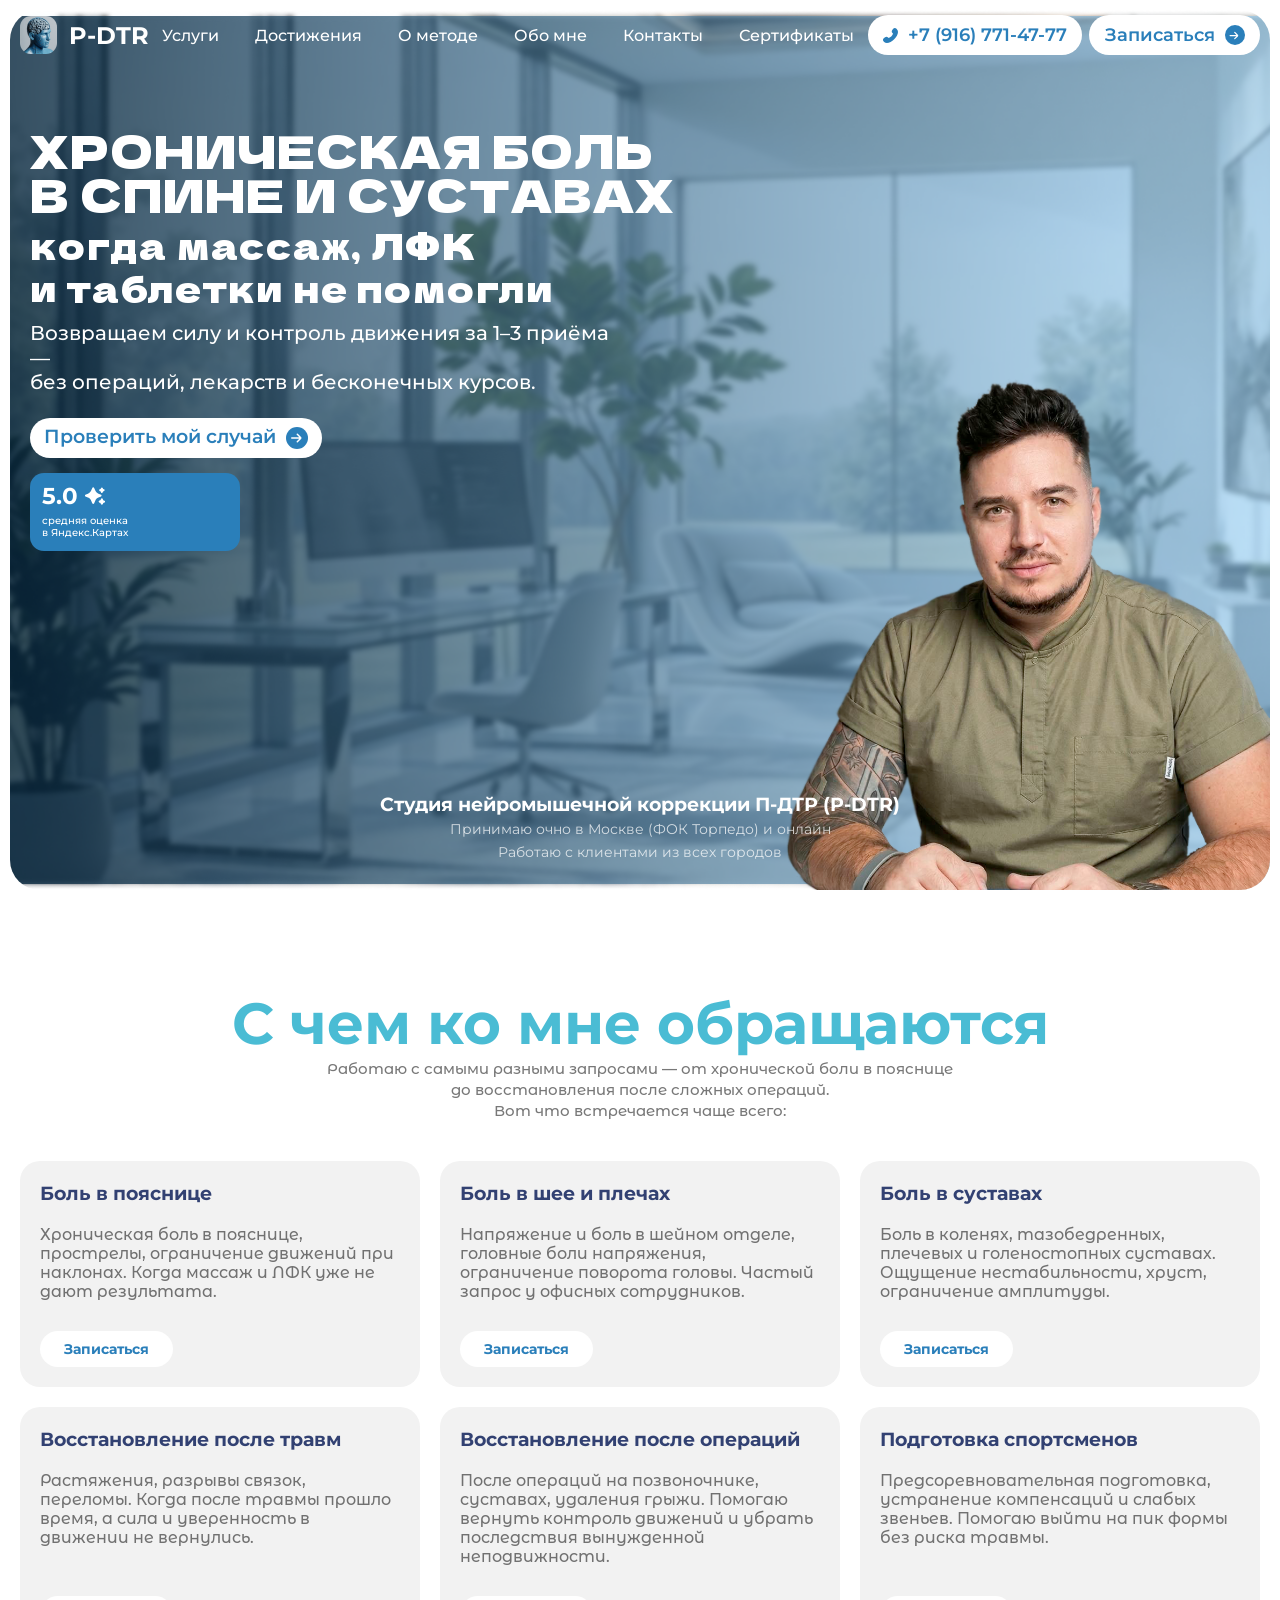
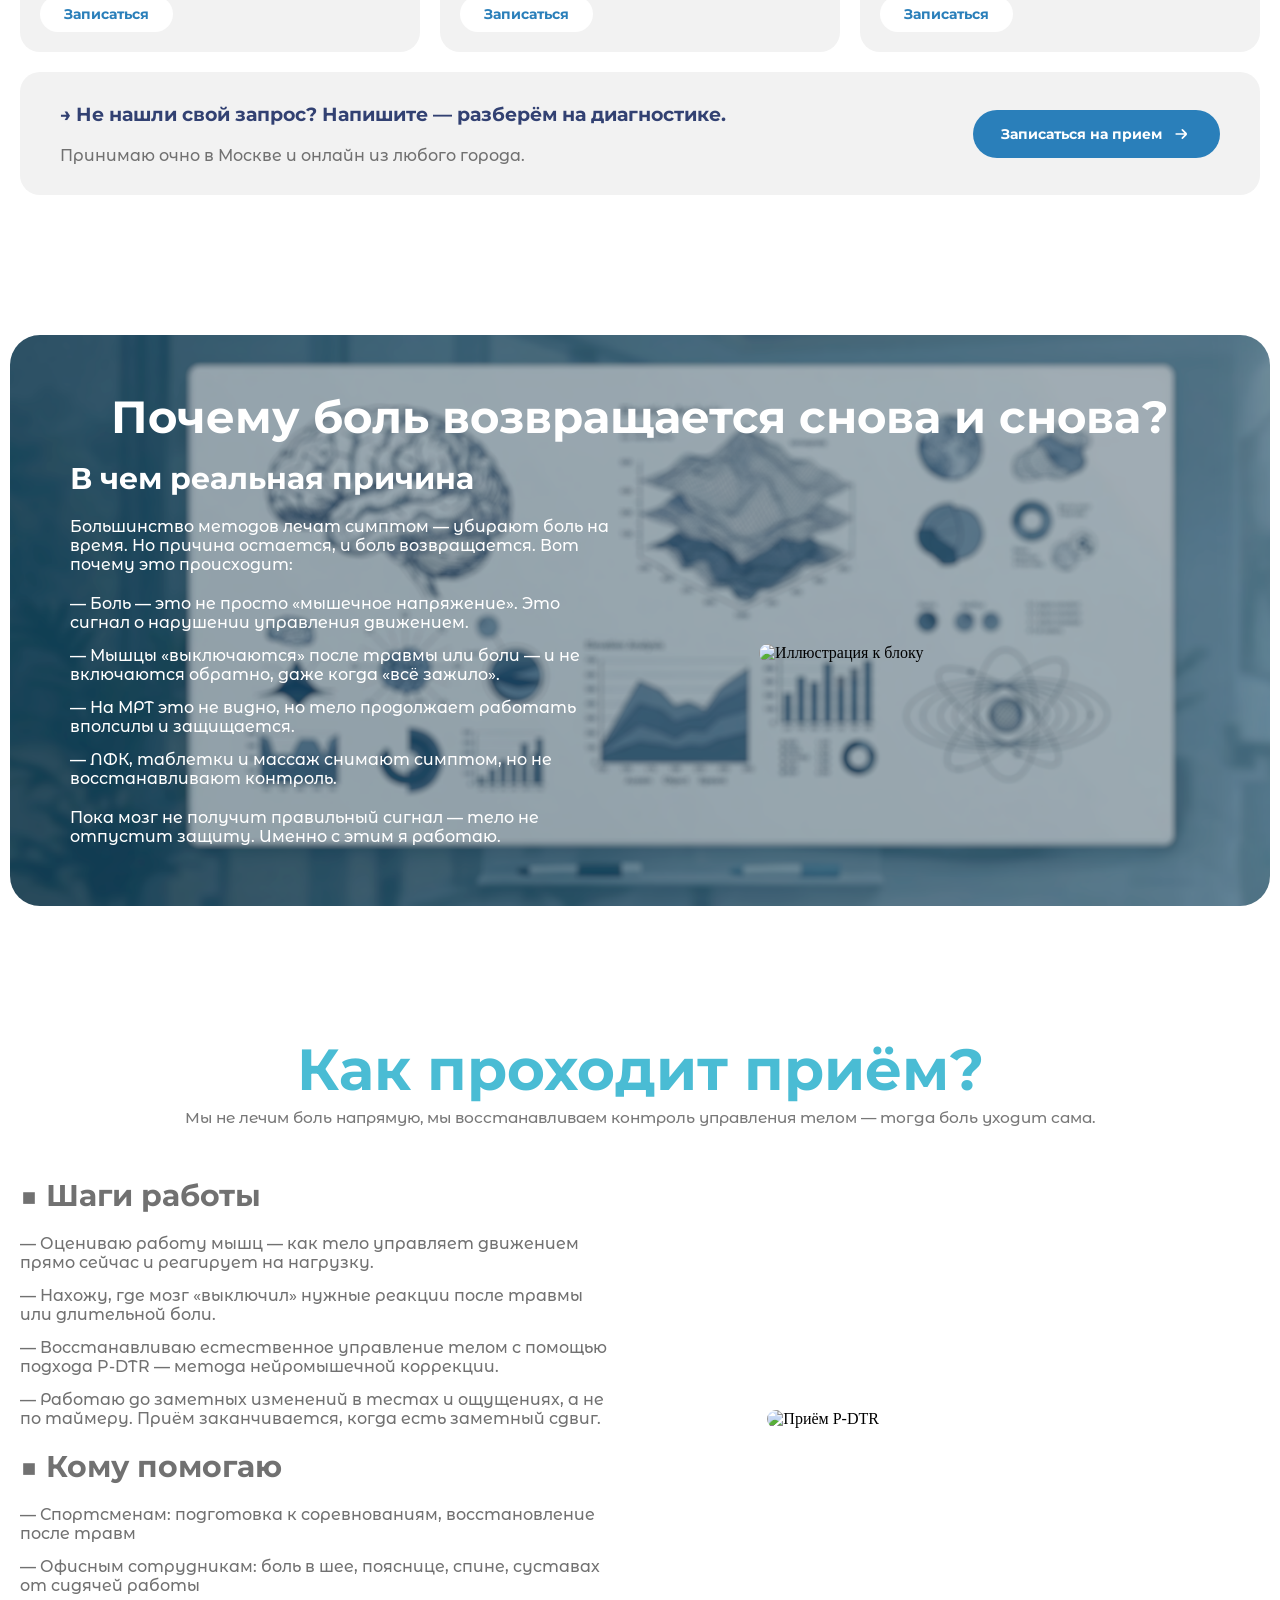
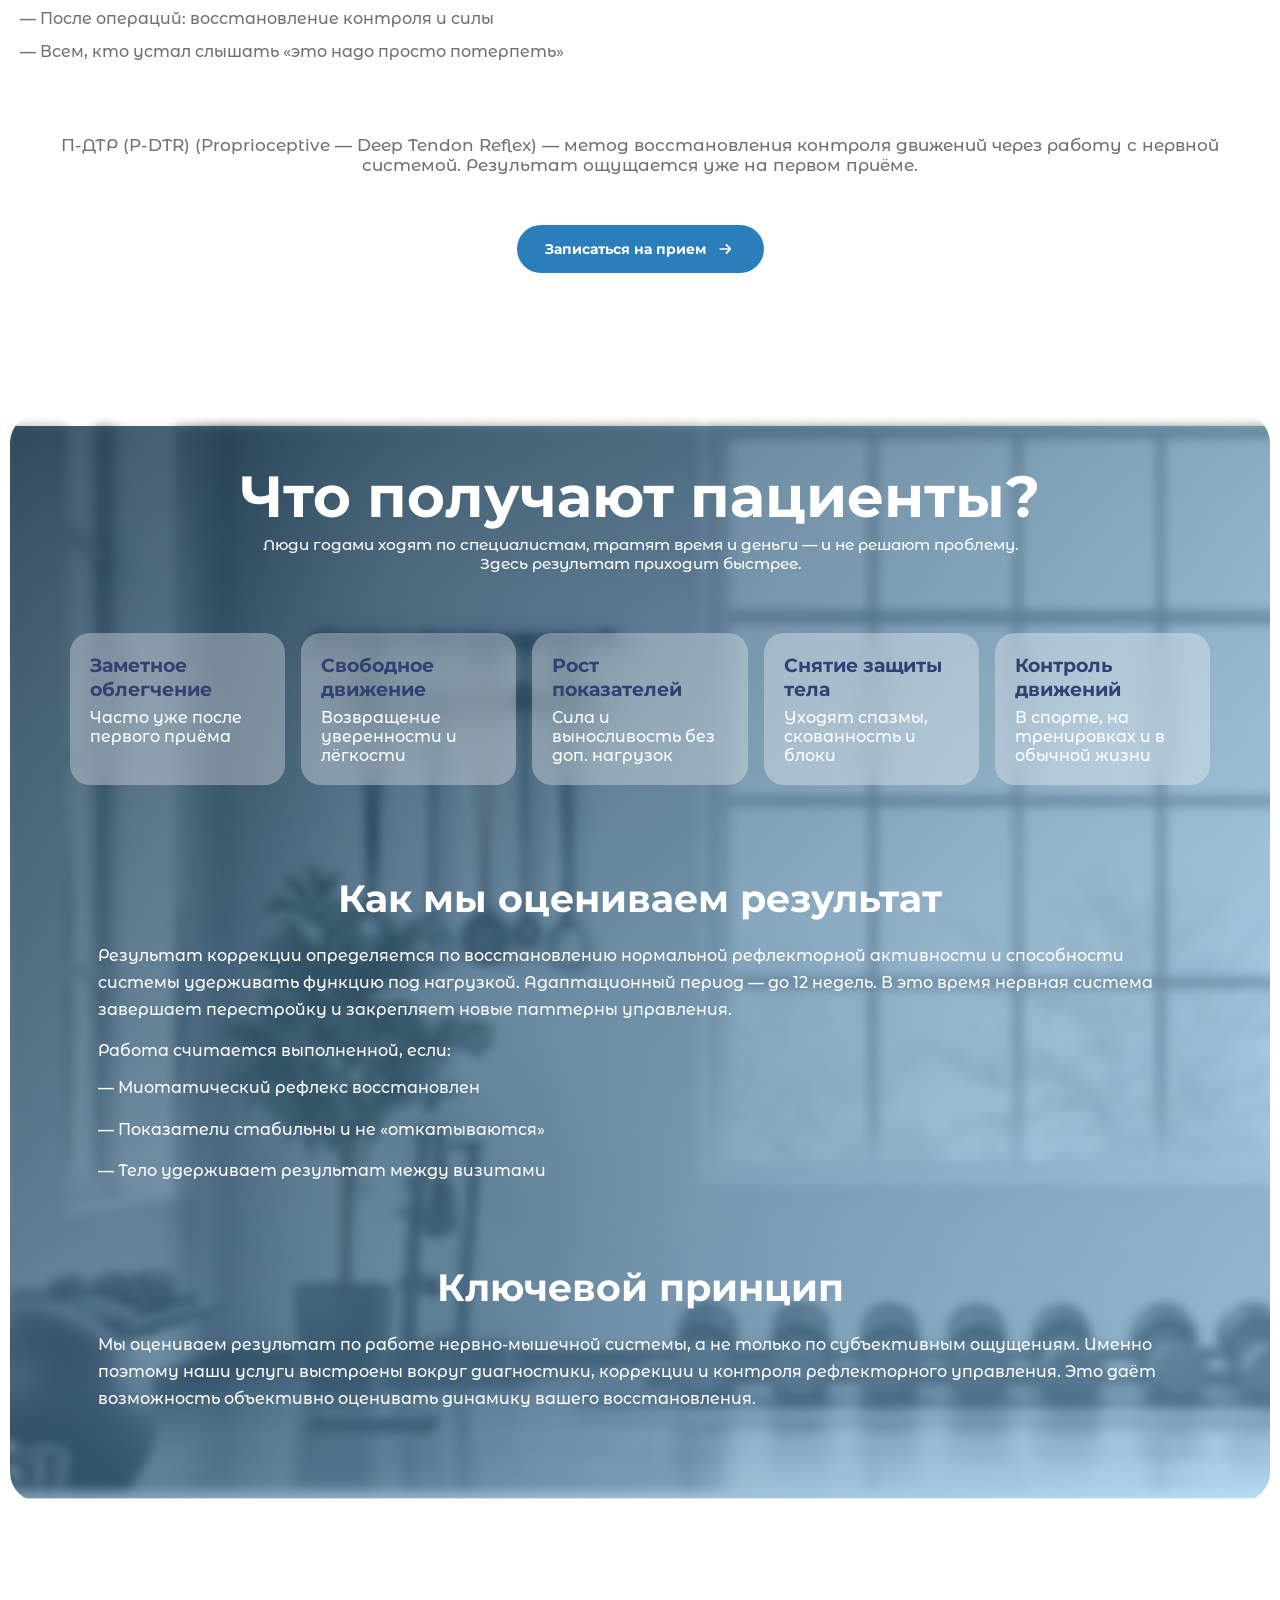
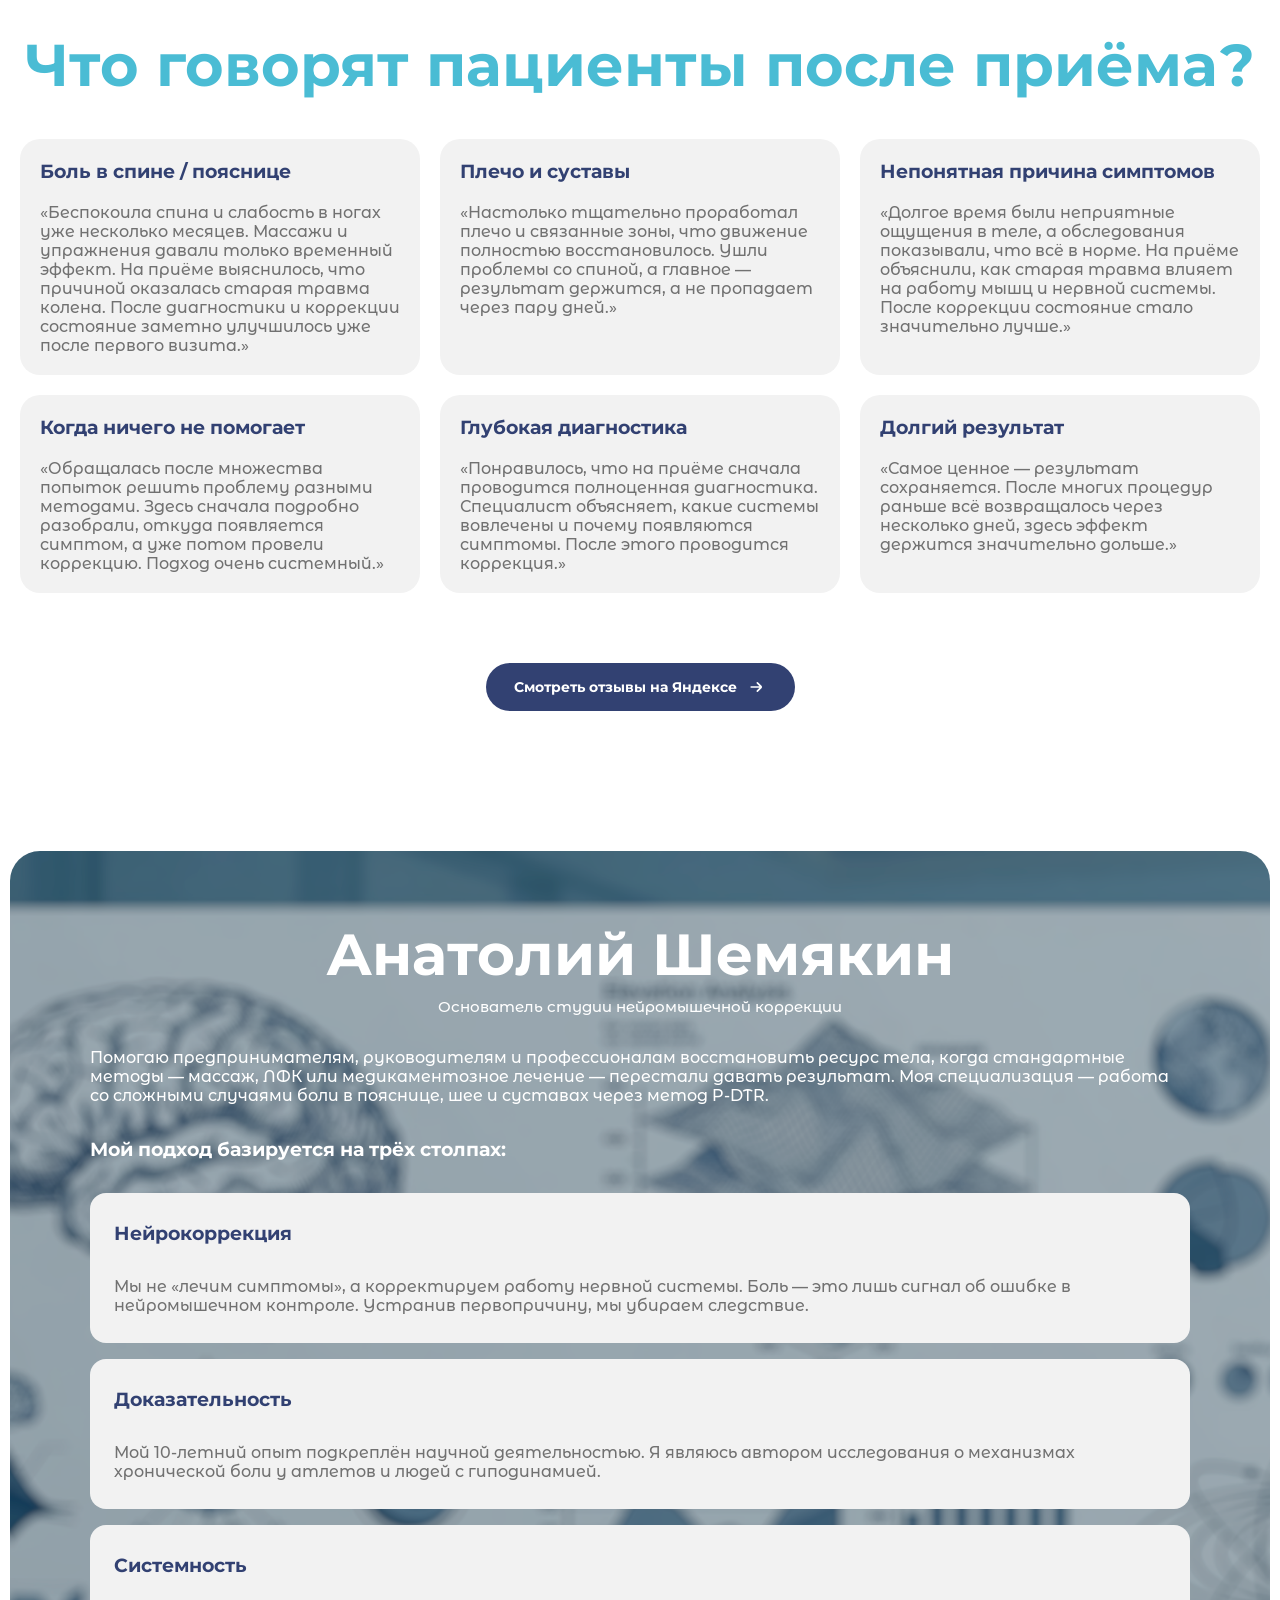
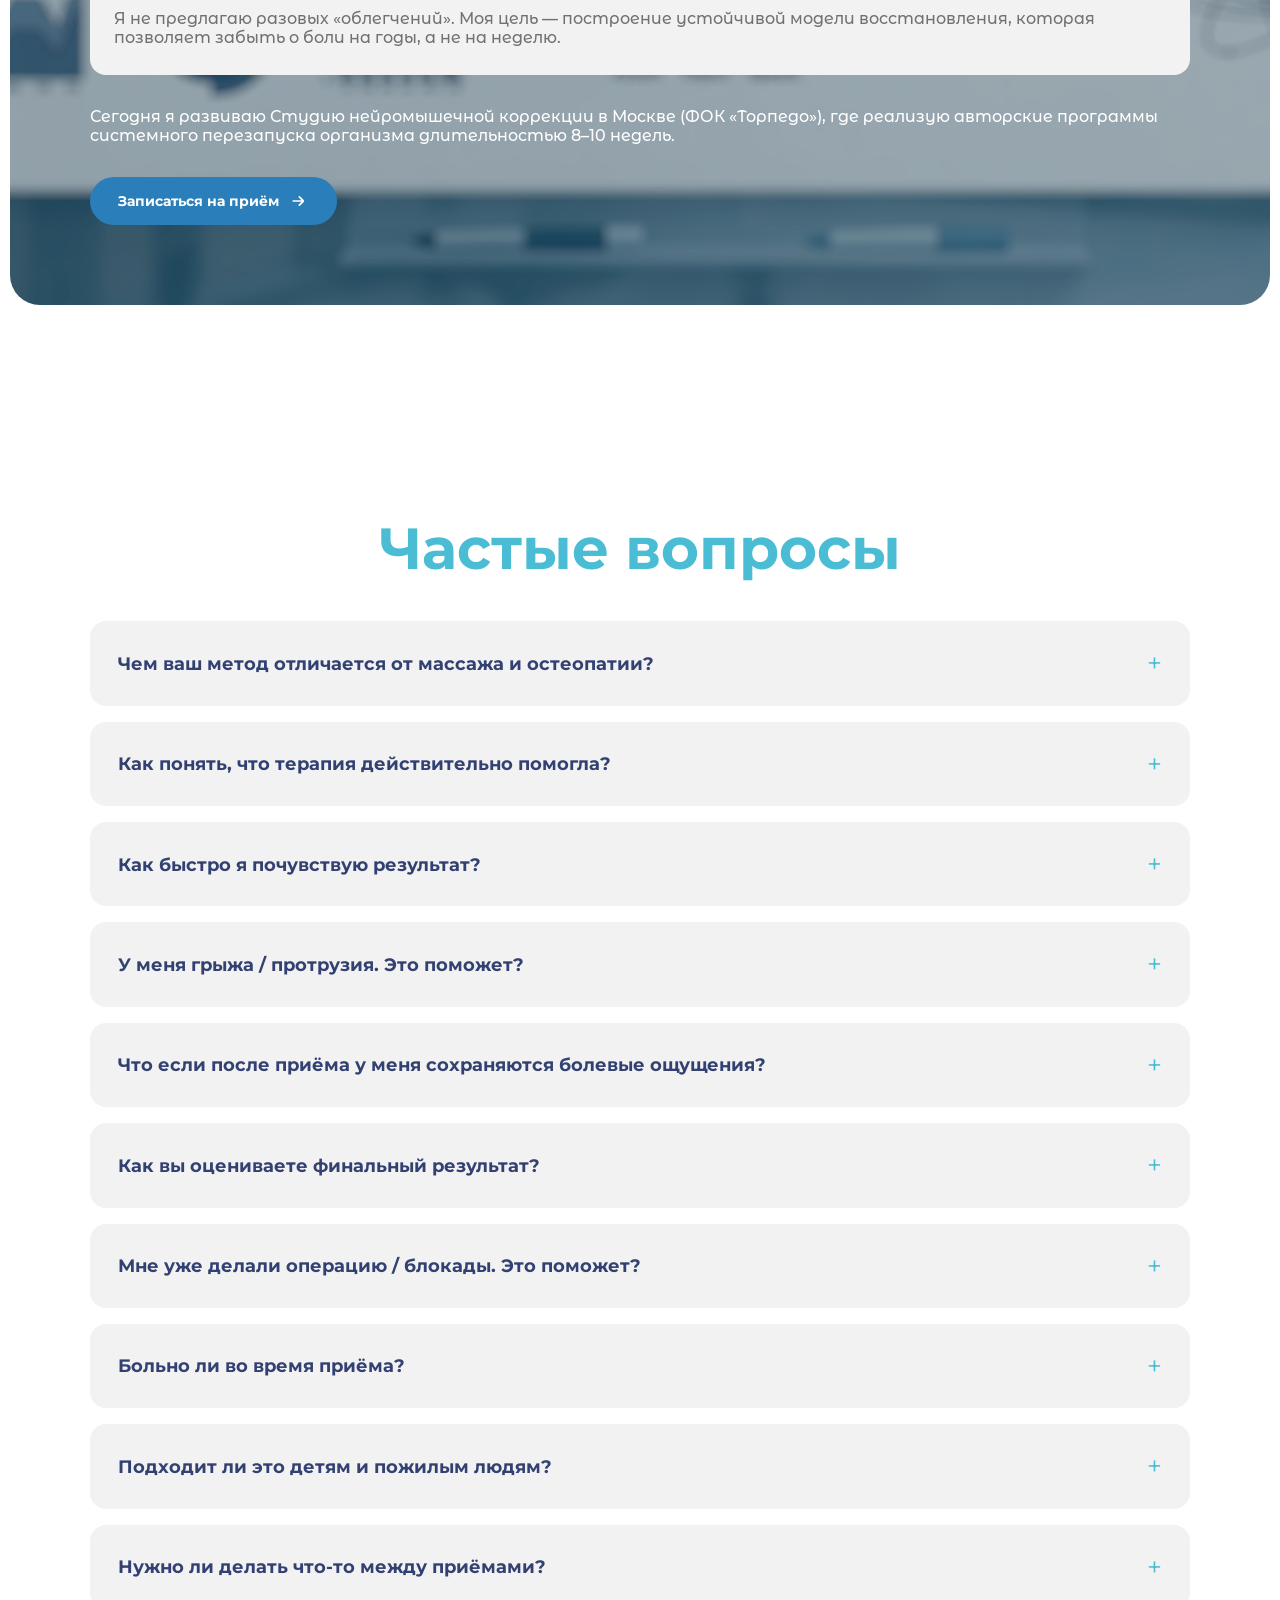
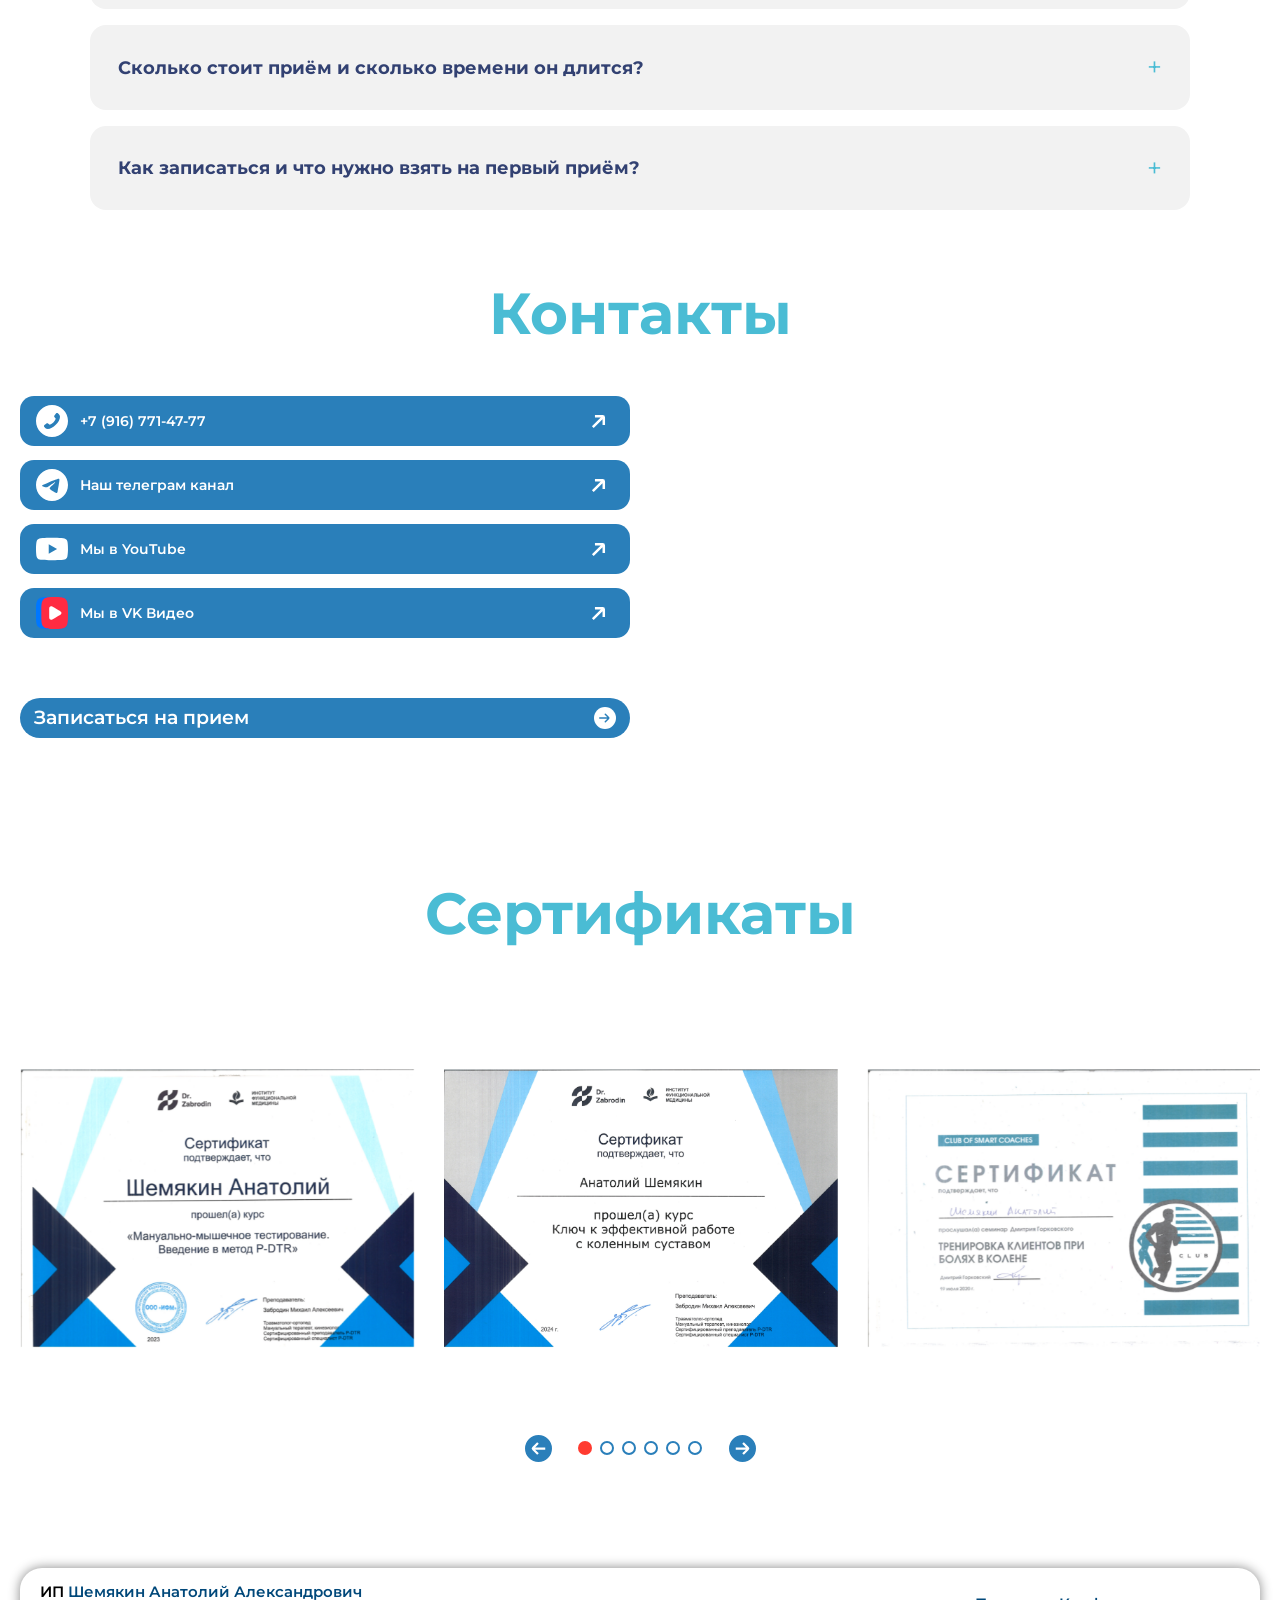
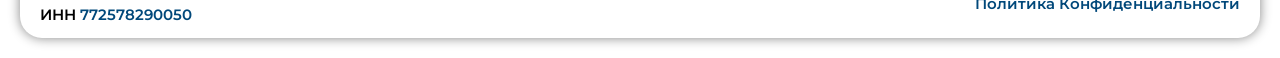
==== commit c6944016: "deploy: полный деплой, сброс кэша style v1.75 / adaptive v3.1 - about-author: убран тёмный градиент " ====
--- a/docs/index.html
+++ b/docs/index.html
@@ -157,8 +157,8 @@
 
 		<link rel="stylesheet" href="assets/css/reset.css?v=1.25">
 		<link rel="stylesheet" href="assets/css/fonts.css?v=1.25">
-		<link rel="stylesheet" href="assets/css/style.css?v=1.74">
-		<link rel="stylesheet" href="assets/css/adaptive.css?v=3.0">
+		<link rel="stylesheet" href="assets/css/style.css?v=1.75">
+		<link rel="stylesheet" href="assets/css/adaptive.css?v=3.1">
 		<style>
 			/* LAYOUT: 2 колонки десктоп / 1 колонка мобильный */
 			.why-pain__grid {
--- a/docs/assets/css/style.css
+++ b/docs/assets/css/style.css
@@ -414,7 +414,7 @@
 
 .hero__author-label {
     position: absolute;
-    bottom: 60px;
+    bottom: 8px;
     left: 50%;
     transform: translateX(-50%);
     display: flex;
@@ -447,7 +447,7 @@
     width: auto;
     object-fit: contain;
     position: absolute;
-    bottom: -80px;
+    bottom: -25px;
     right: -20px;
     user-select: none;
     pointer-events: none;
@@ -796,8 +796,8 @@
 }
 
 .results__blocks {
-    display: grid;
-    grid-template-columns: 1fr 1fr;
+    display: flex;
+    flex-direction: column;
     gap: 20px;
 }
 
@@ -2279,7 +2279,7 @@
 /* ABOUT-AUTHOR */
 .about-author {
     padding: 80px 20px;
-    background: linear-gradient(rgba(0,0,0,0.35), rgba(0,0,0,0.35)), url('../img/backgrounds/abouttech-bg.png') no-repeat center center;
+    background: url('../img/backgrounds/abouttech-bg.png') no-repeat center 30%;
     background-size: cover;
     border-radius: 30px;
     margin-left: 10px;
--- a/docs/assets/css/adaptive.css
+++ b/docs/assets/css/adaptive.css
@@ -263,7 +263,6 @@
     .contacts__content-right iframe { width: 100%; height: 400px; }
 
     /* ─── Results ─── */
-    .results__blocks { grid-template-columns: 1fr; }
     .results__blocks .uslugi__block { padding-left: 0; padding-right: 0; }
     .results__content,
     .why-pain__content { padding: 30px 20px; }
@@ -408,6 +407,24 @@
 
     /* ─── Футер ─── */
     .footer__content-textblock { margin-bottom: 22px; }
+}
+
+
+/* ══════════════════════════════════════════════════════════════
+   § 5b  ЛАНДШАФТ ТЕЛЕФОНА  (max-height: 375px)
+         Горизонтальное положение — рейтинг уходит вправо от кнопки
+   ══════════════════════════════════════════════════════════════ */
+@media (max-height: 375px) {
+    .hero-correct {
+        flex-direction: row;
+        align-items: center;
+        justify-content: space-between;
+    }
+    .rating-card {
+        flex-direction: row;
+        width: auto;
+        gap: 12px;
+    }
 }
 
 
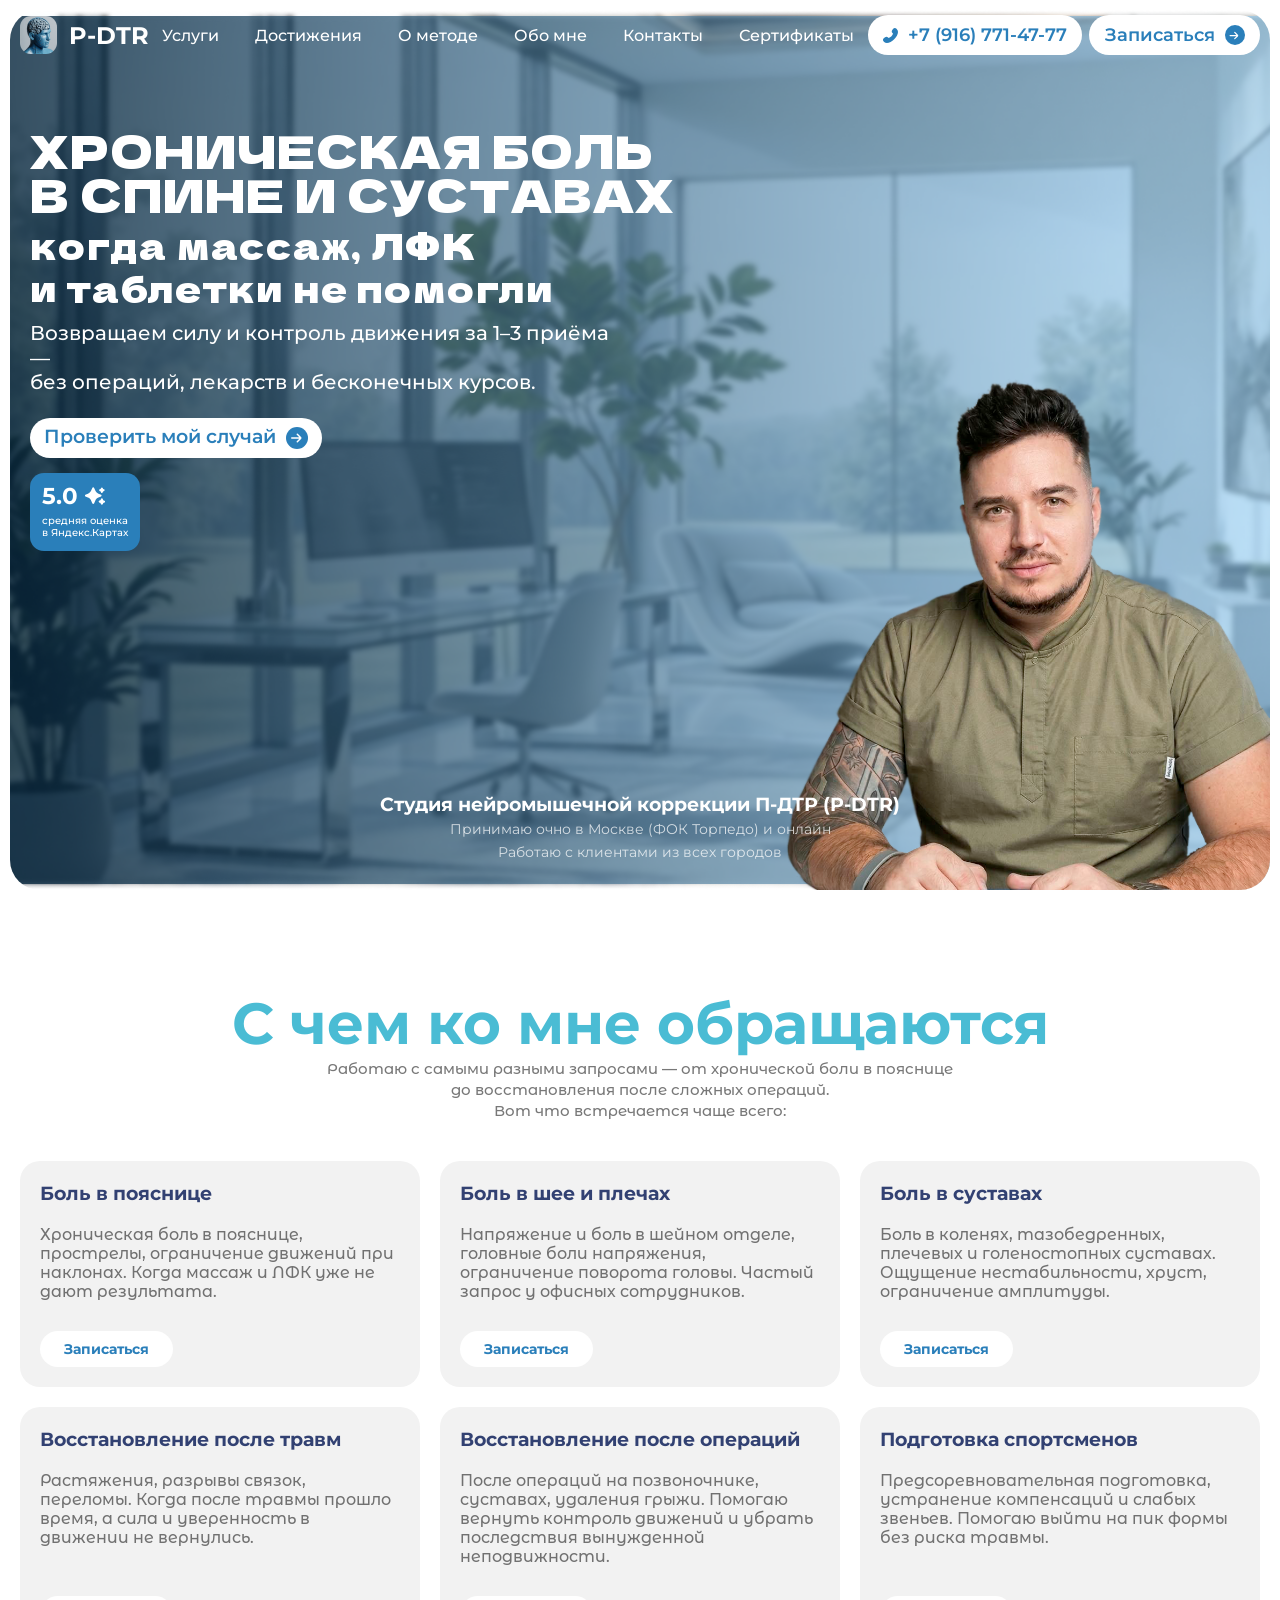
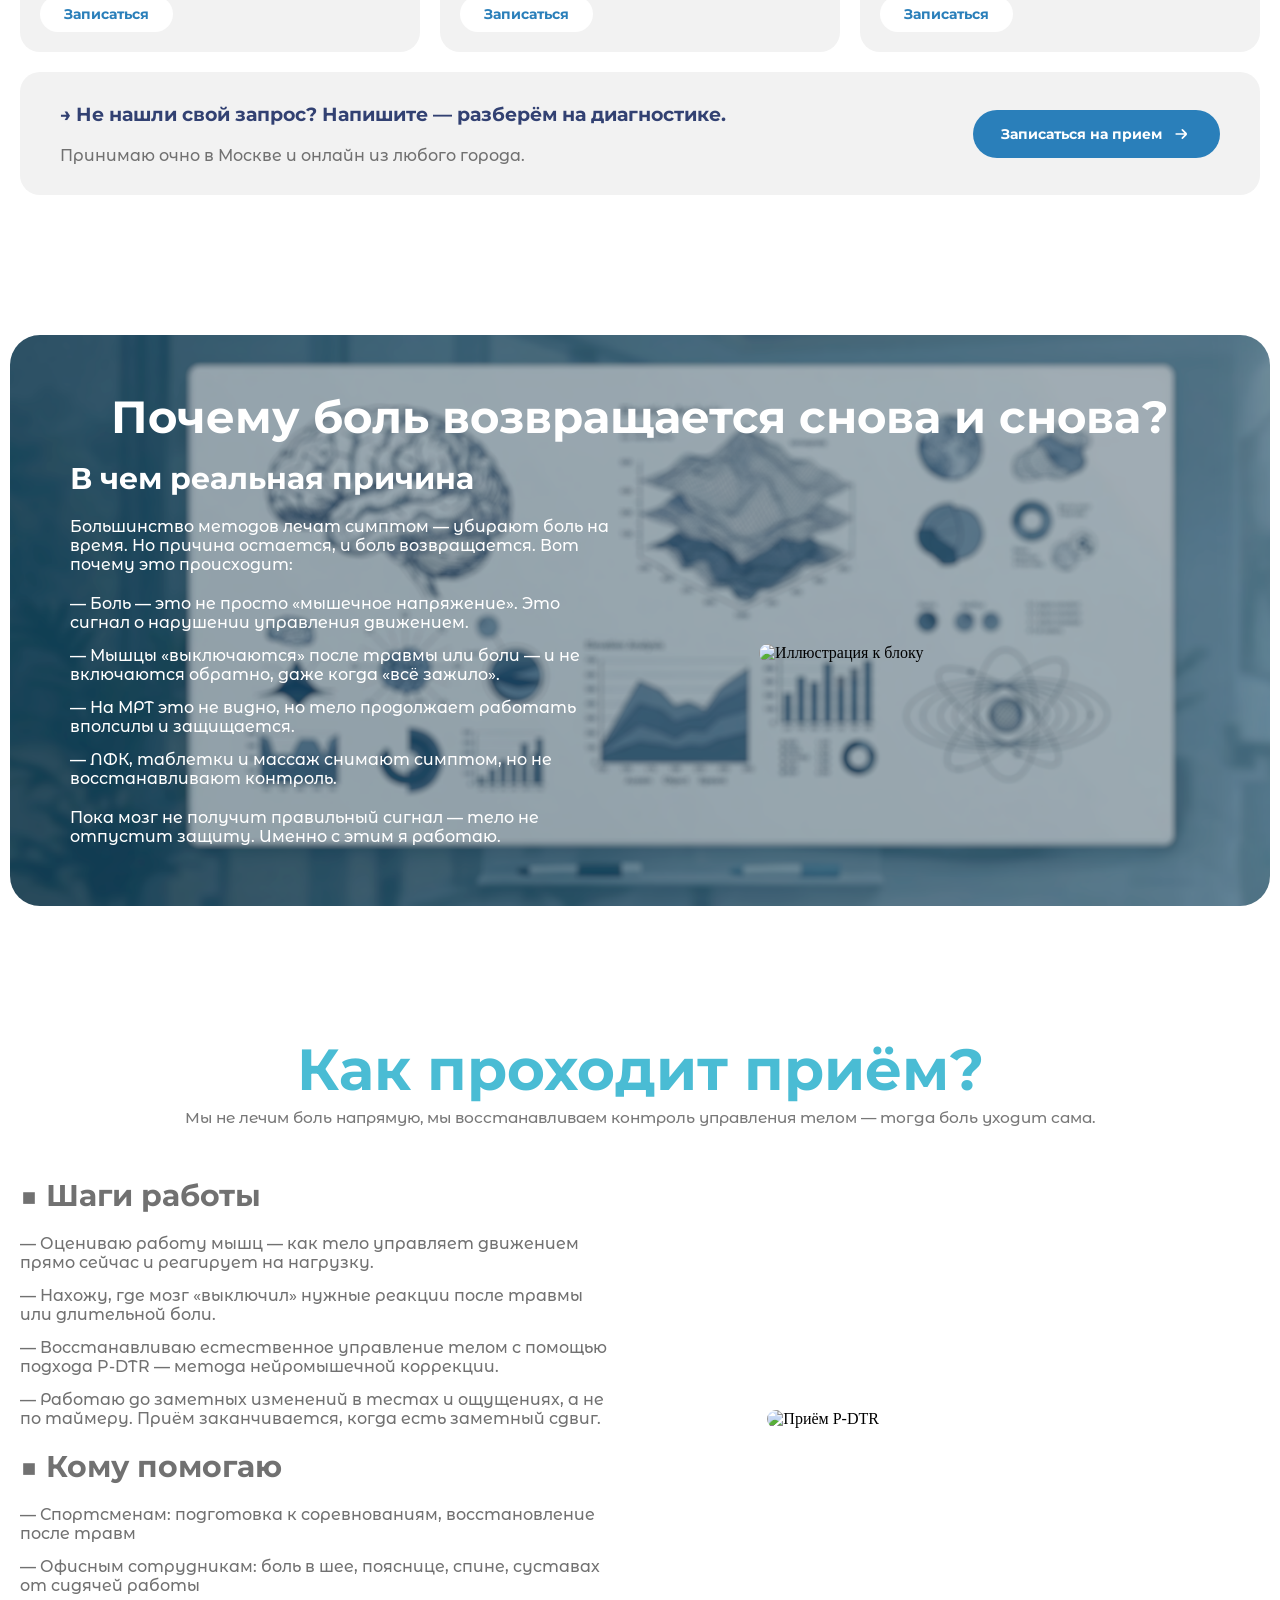
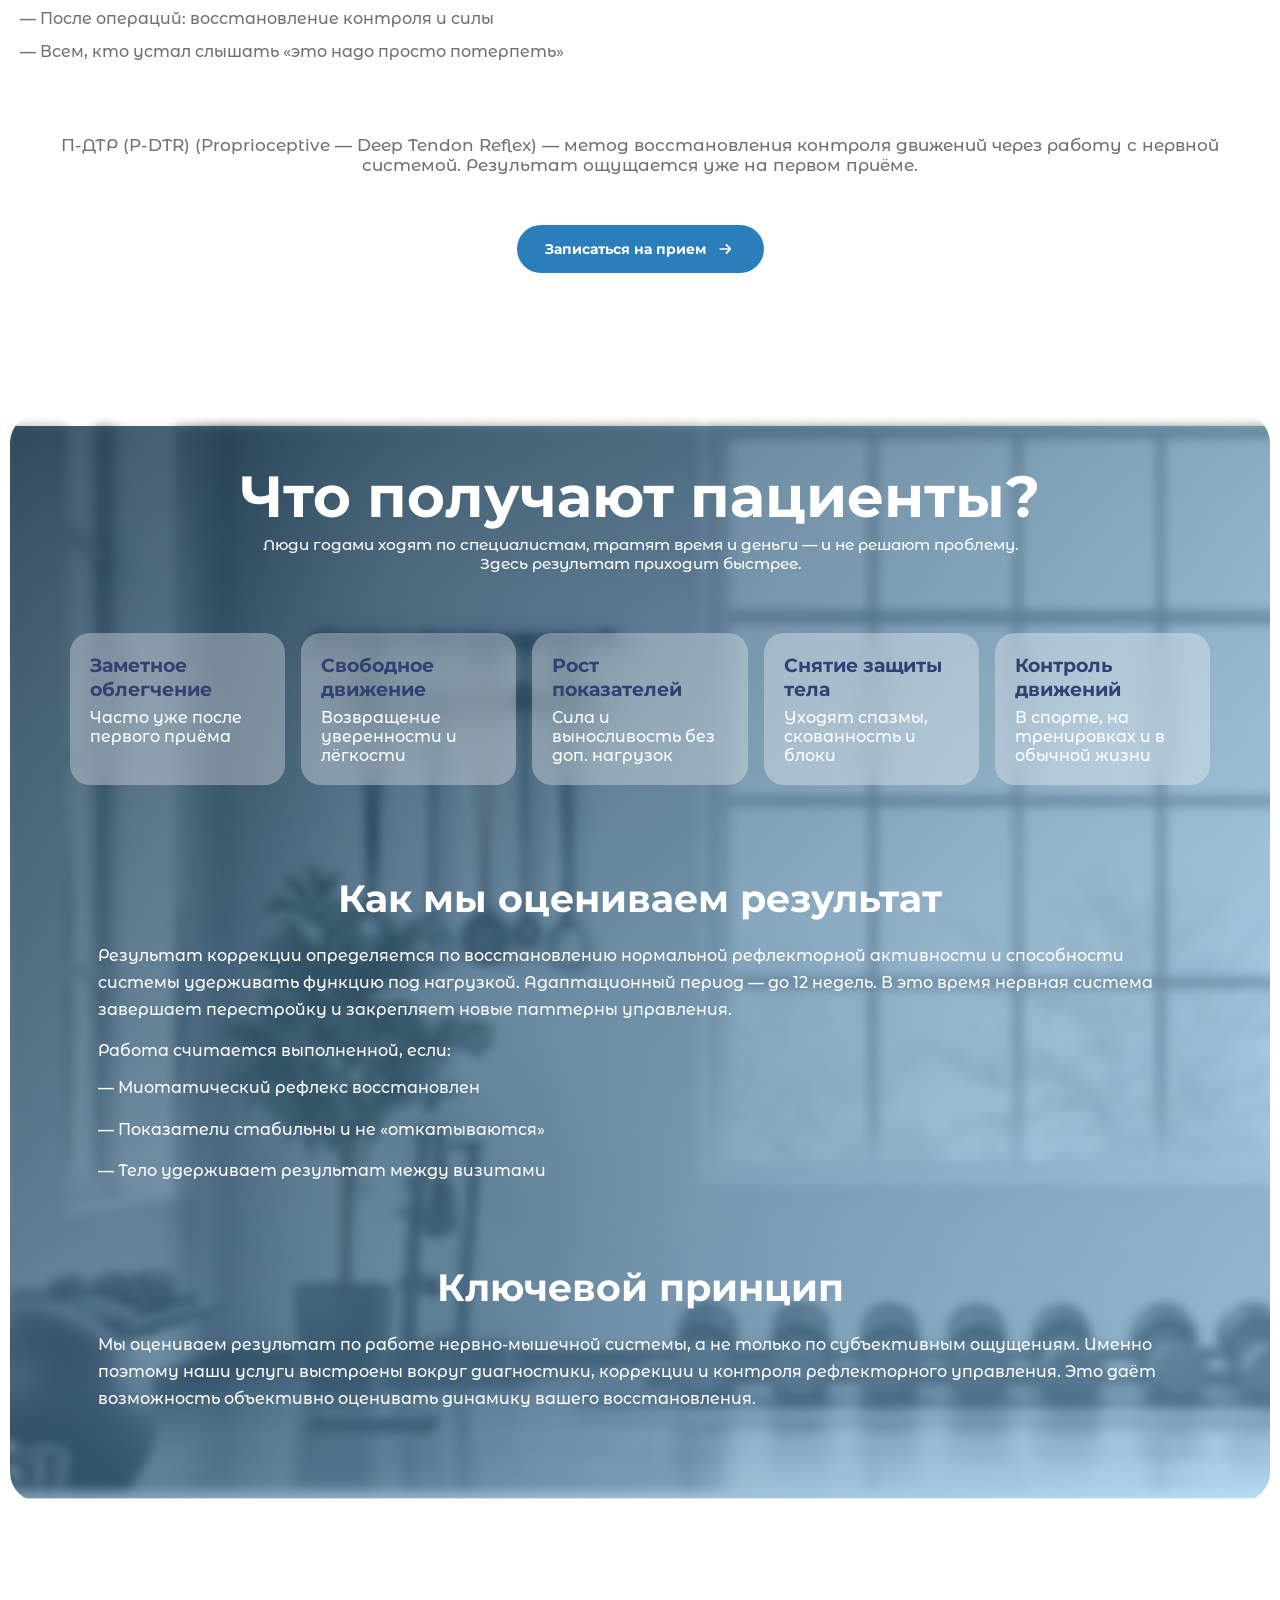
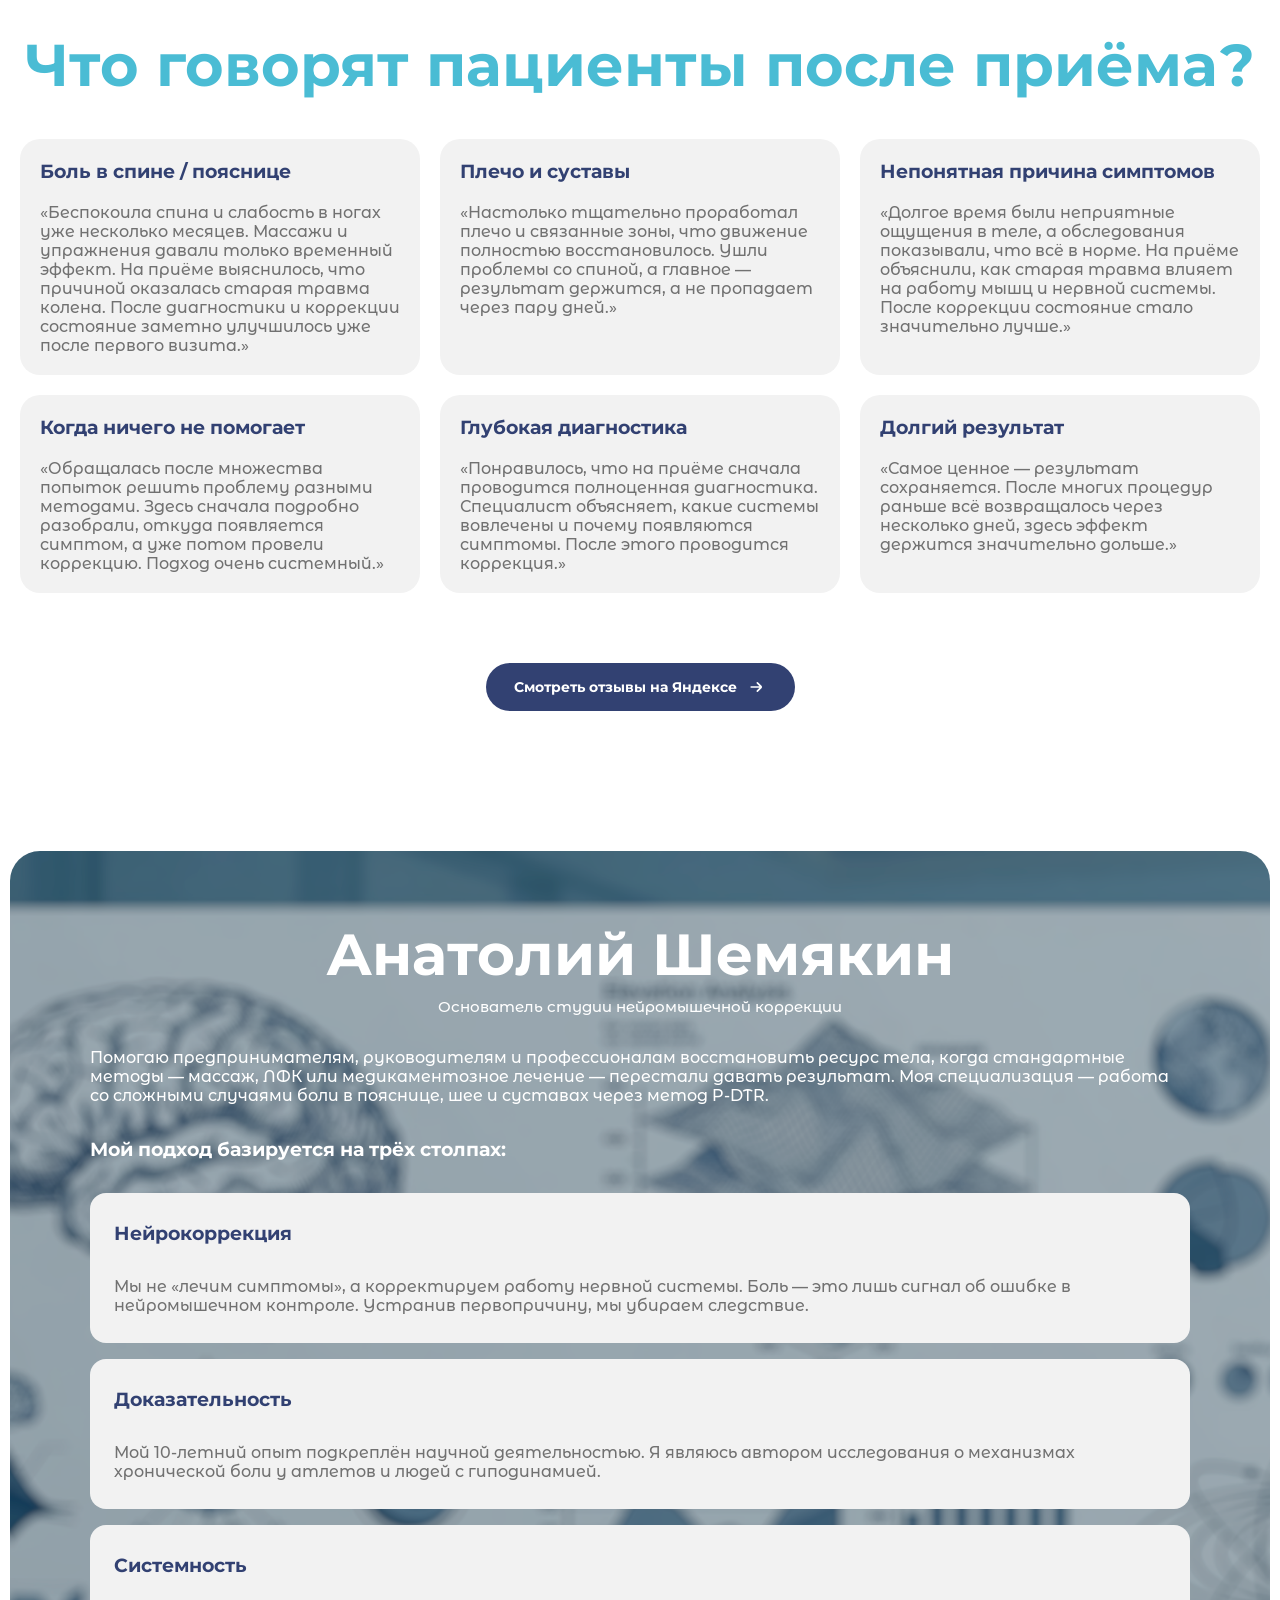
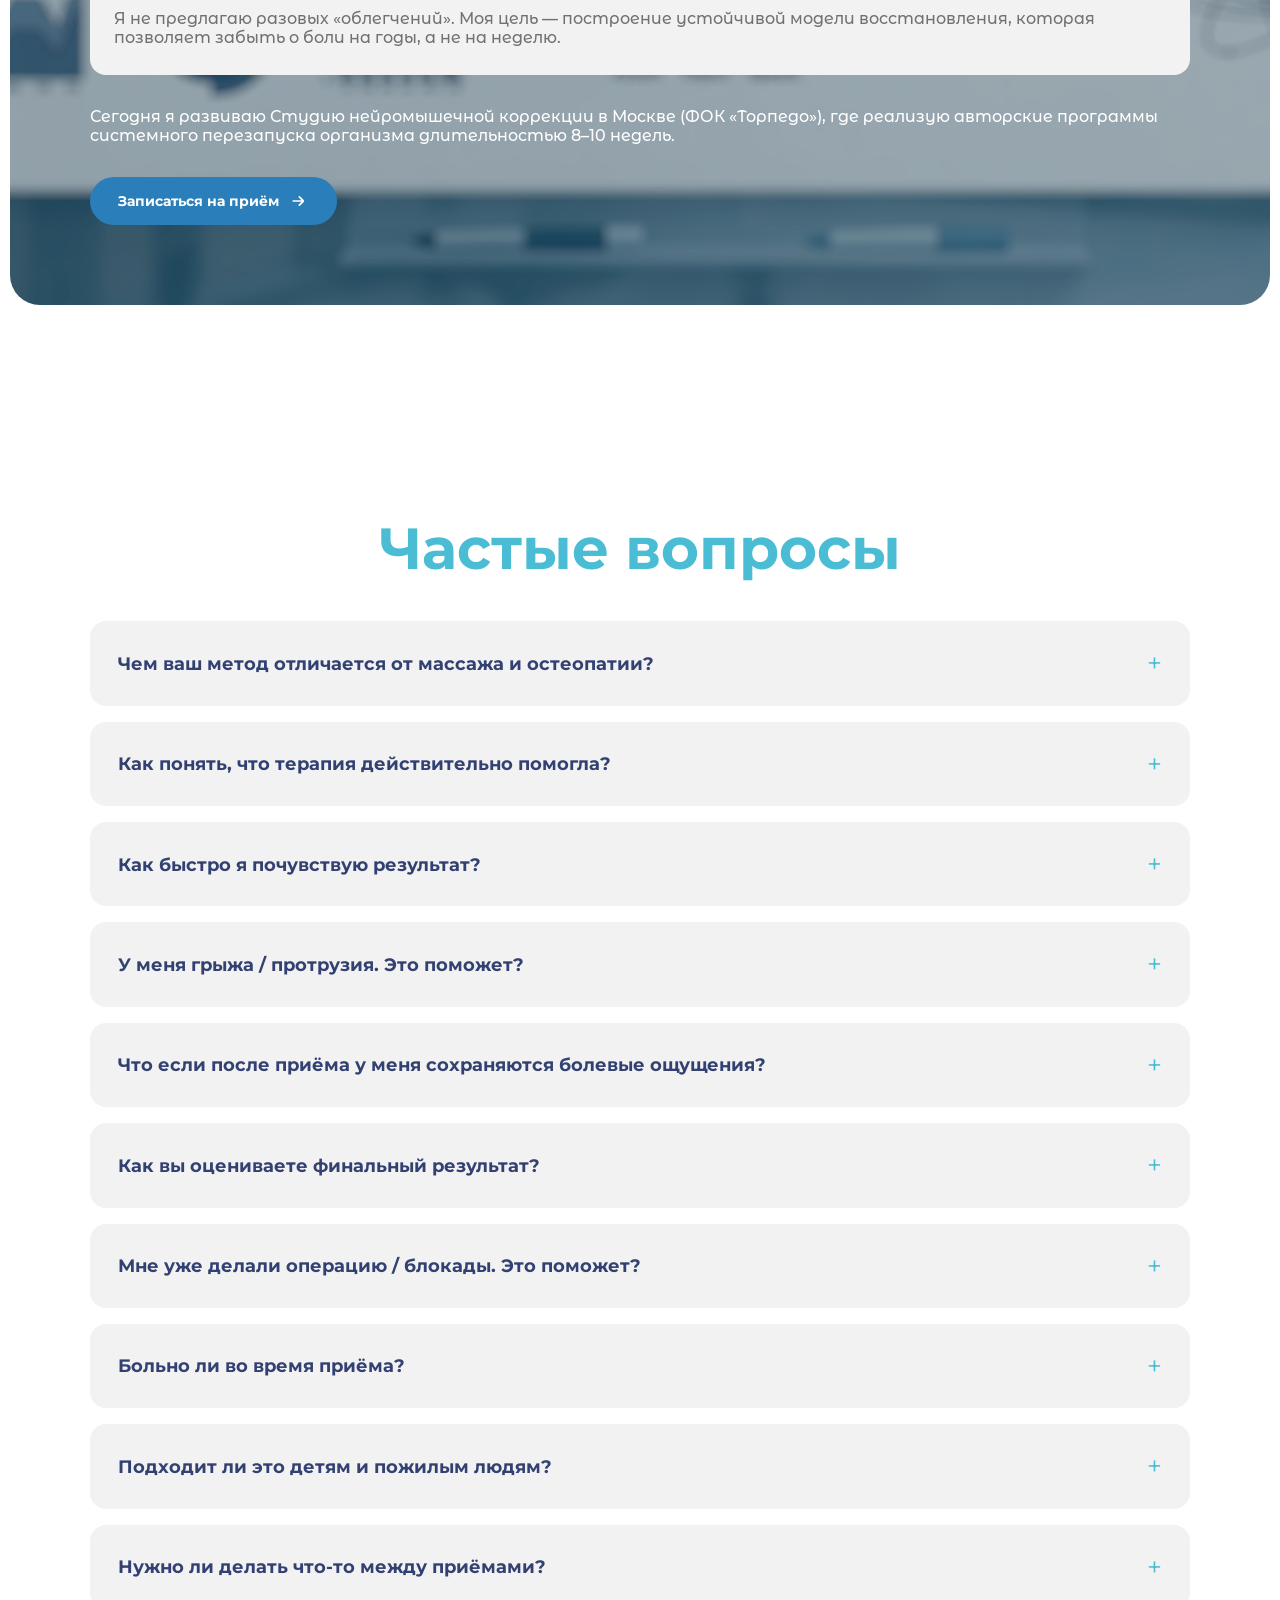
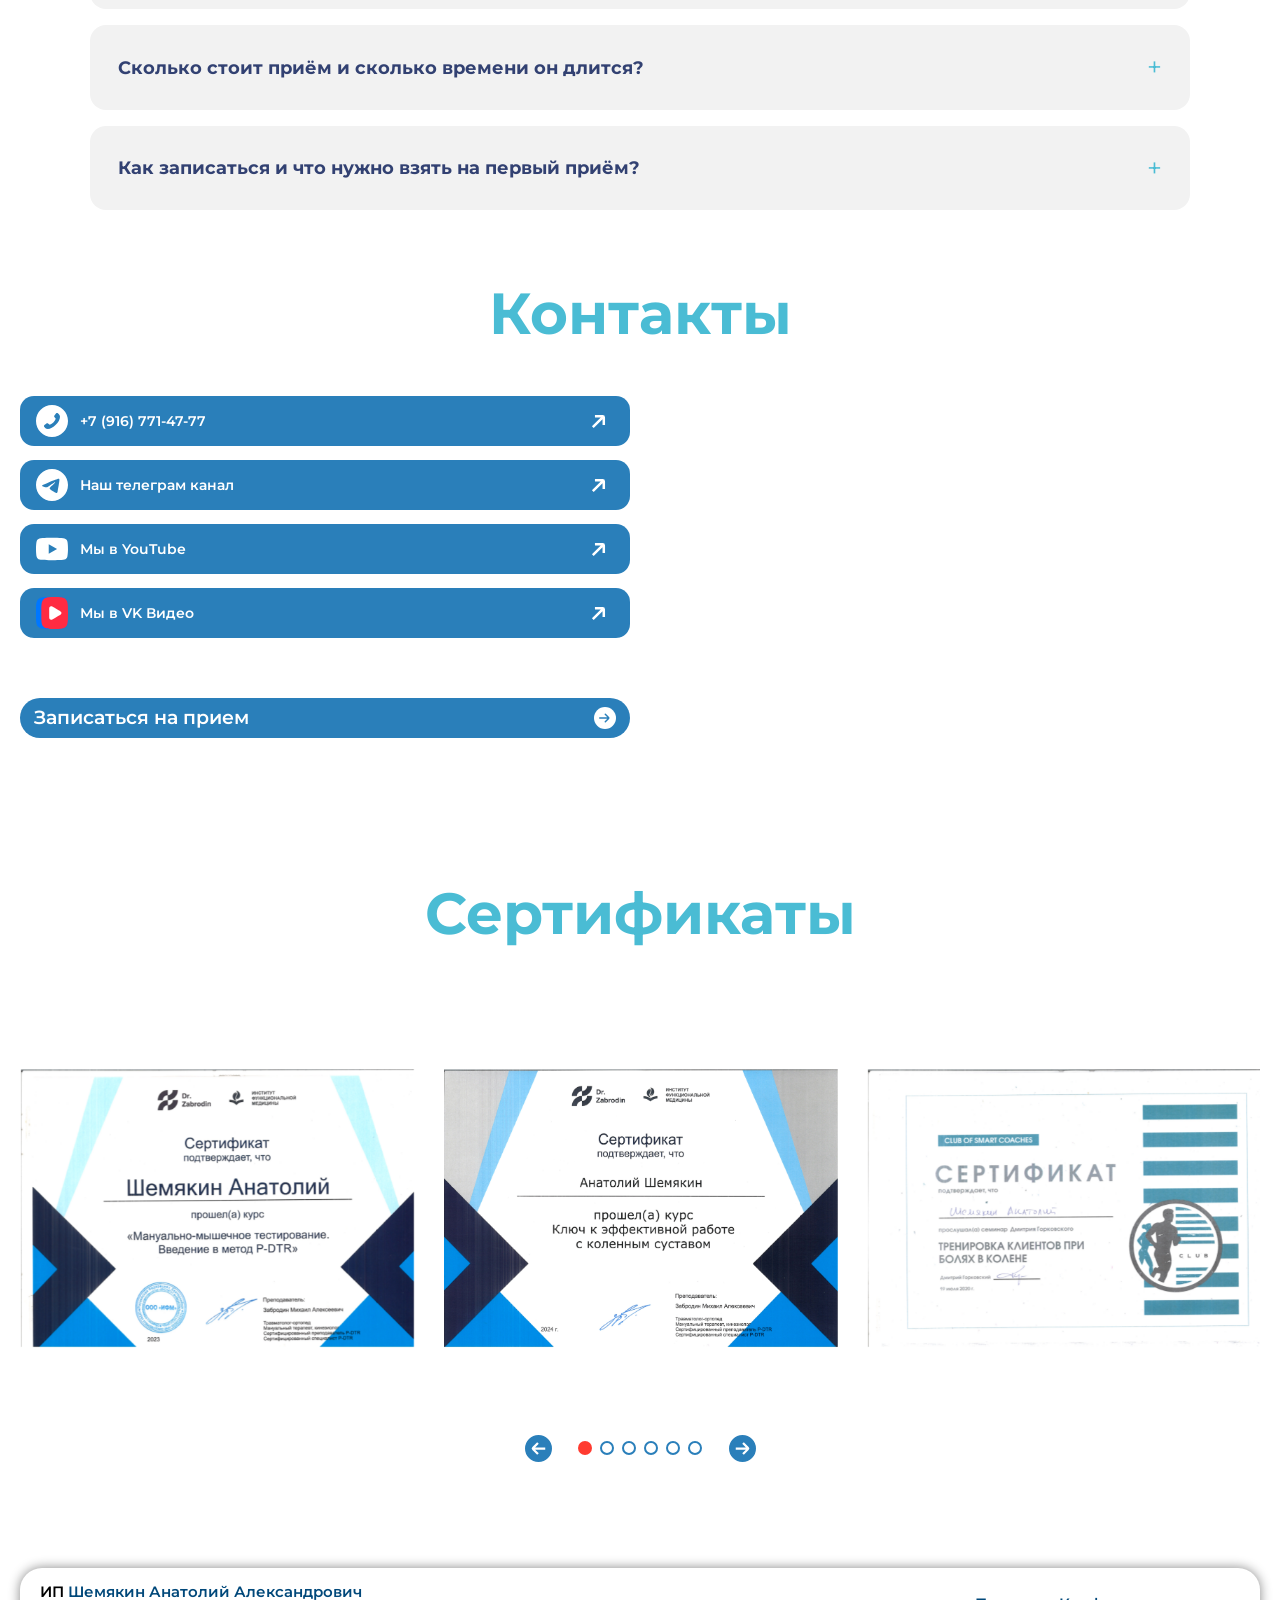
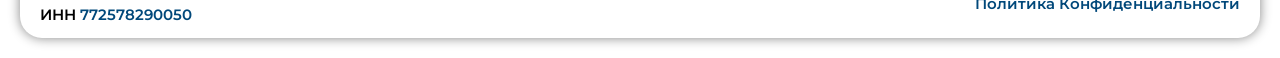
==== commit 9191cec7: "deploy: контент + стили, сброс кэша style v1.76 - FAQ: текст о длительности приёма обновлён - FAQ: «" ====
--- a/docs/index.html
+++ b/docs/index.html
@@ -157,7 +157,7 @@
 
 		<link rel="stylesheet" href="assets/css/reset.css?v=1.25">
 		<link rel="stylesheet" href="assets/css/fonts.css?v=1.25">
-		<link rel="stylesheet" href="assets/css/style.css?v=1.75">
+		<link rel="stylesheet" href="assets/css/style.css?v=1.76">
 		<link rel="stylesheet" href="assets/css/adaptive.css?v=3.1">
 		<style>
 			/* LAYOUT: 2 колонки десктоп / 1 колонка мобильный */
@@ -616,7 +616,7 @@
 
                         <details class="faq__item">
                             <summary class="faq__question">Как понять, что терапия действительно помогла?<span class="sr-only"> как проверить результат, эффективность P-DTR, восстановление рефлексов</span></summary>
-                            <p class="faq__answer">Мы используем <strong>объективные критерии</strong>: восстановление устойчивого методического рефлекса. Даже если боль уходит постепенно, восстановленный рефлекс — это гарантия того, что система работает правильно.</p>
+                            <p class="faq__answer">Мы используем <strong>объективные критерии</strong>: восстановление устойчивого миотатического рефлекса. Даже если боль уходит постепенно, восстановленный рефлекс — это гарантия того, что система работает правильно.</p>
                         </details>
 
                         <details class="faq__item">
@@ -661,7 +661,7 @@
 
                         <details class="faq__item">
                             <summary class="faq__question">Сколько стоит приём и сколько времени он длится?<span class="sr-only"> стоимость приёма нейромышечная коррекция Москва, цена ПДТР приём, сколько стоит</span></summary>
-                            <p class="faq__answer">Приём длится <strong>40–90 минут</strong> — я работаю до результата. Стоимость — <strong>7000 рублей</strong>. Уточняйте цену при записи.</p>
+                            <p class="faq__answer">Приём длится до достижения положительного теста рефлекса мышечного сокращения в зоне основной жалобы. Продолжительность визита обычно составляет от <strong>45 до 90 минут</strong>. Этот интервал используется как временной слот для записи. Стоимость уточняйте при записи: она зависит от формата работы (очно / онлайн) и сложности запроса.</p>
                         </details>
 
                         <details class="faq__item">
--- a/docs/assets/css/style.css
+++ b/docs/assets/css/style.css
@@ -292,6 +292,7 @@
 .hero-correct {
     display: flex;
     flex-direction: column;
+    align-items: flex-start;
     gap: 15px;
 }
 
@@ -357,7 +358,7 @@
     display: flex;
     flex-direction: column;
     align-items: flex-start;
-    width: 210px;
+    width: fit-content;
     overflow: hidden;
     user-select: none;
 }
